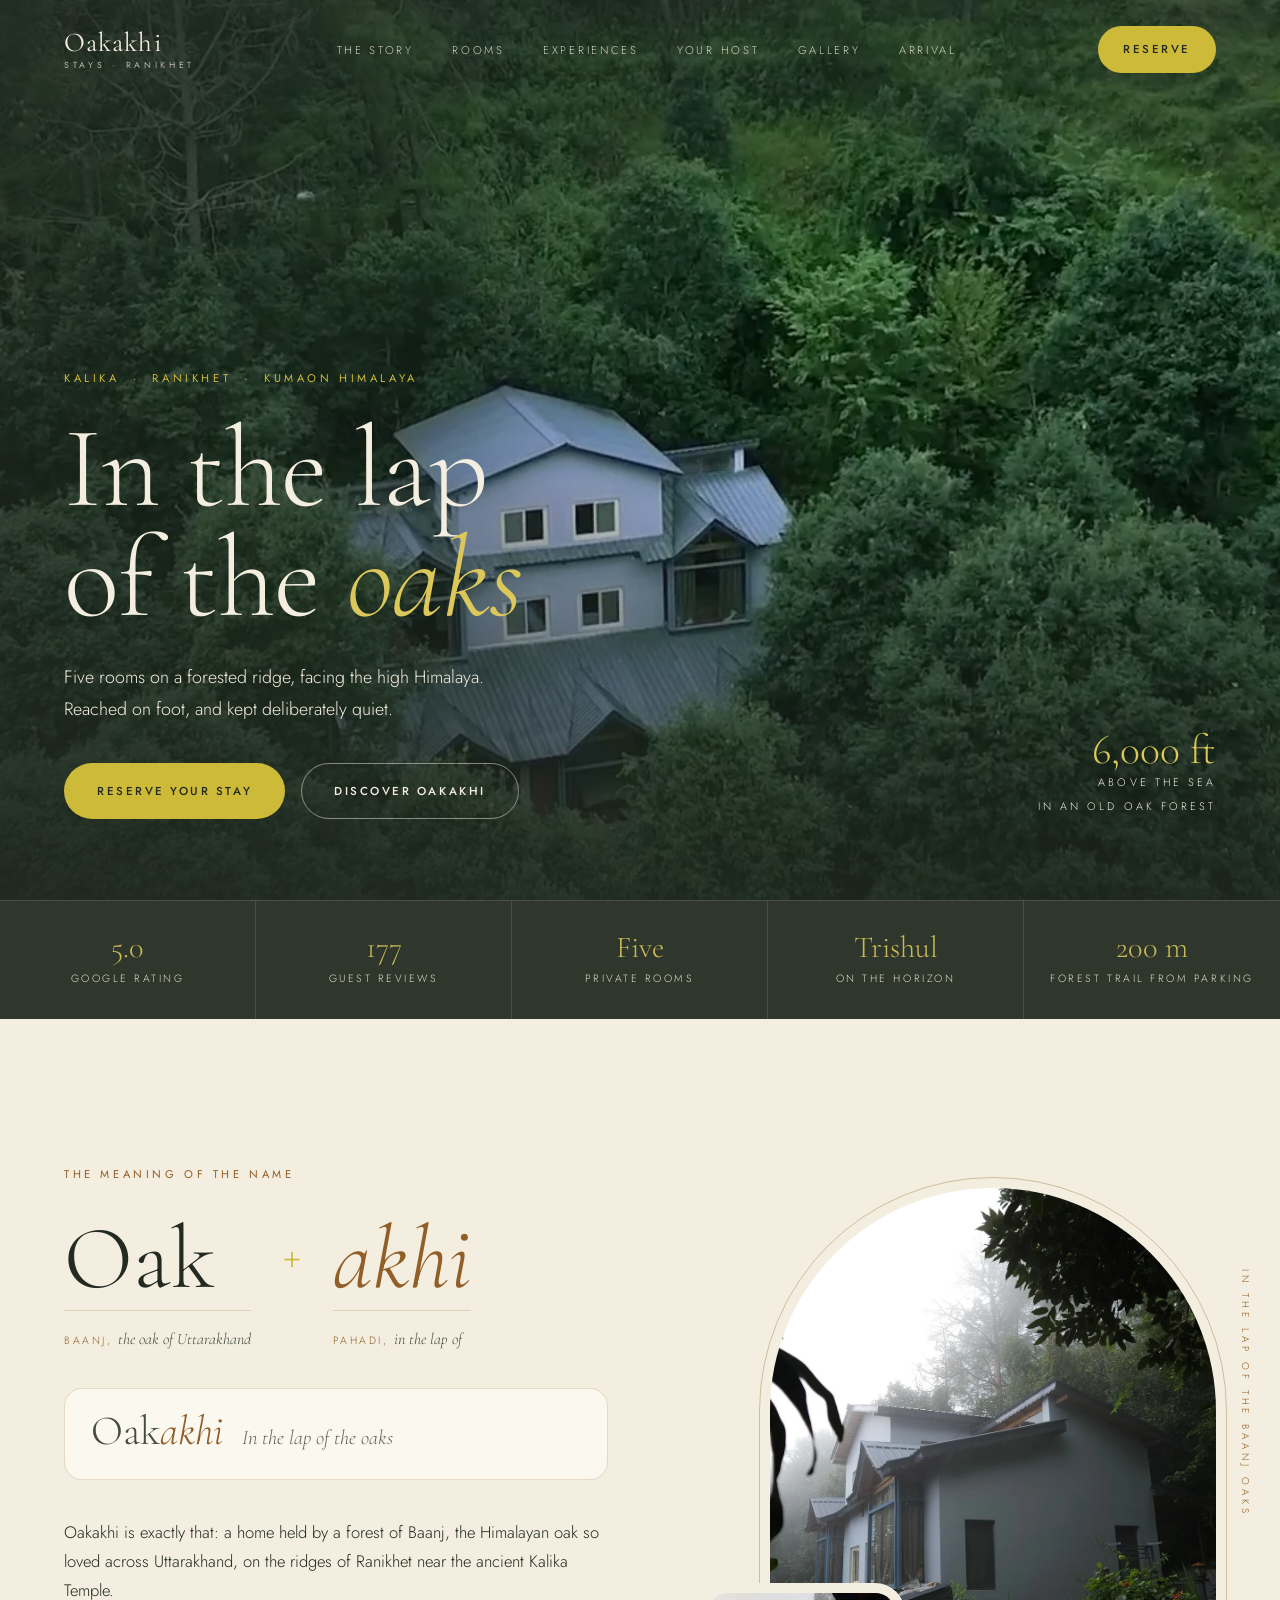
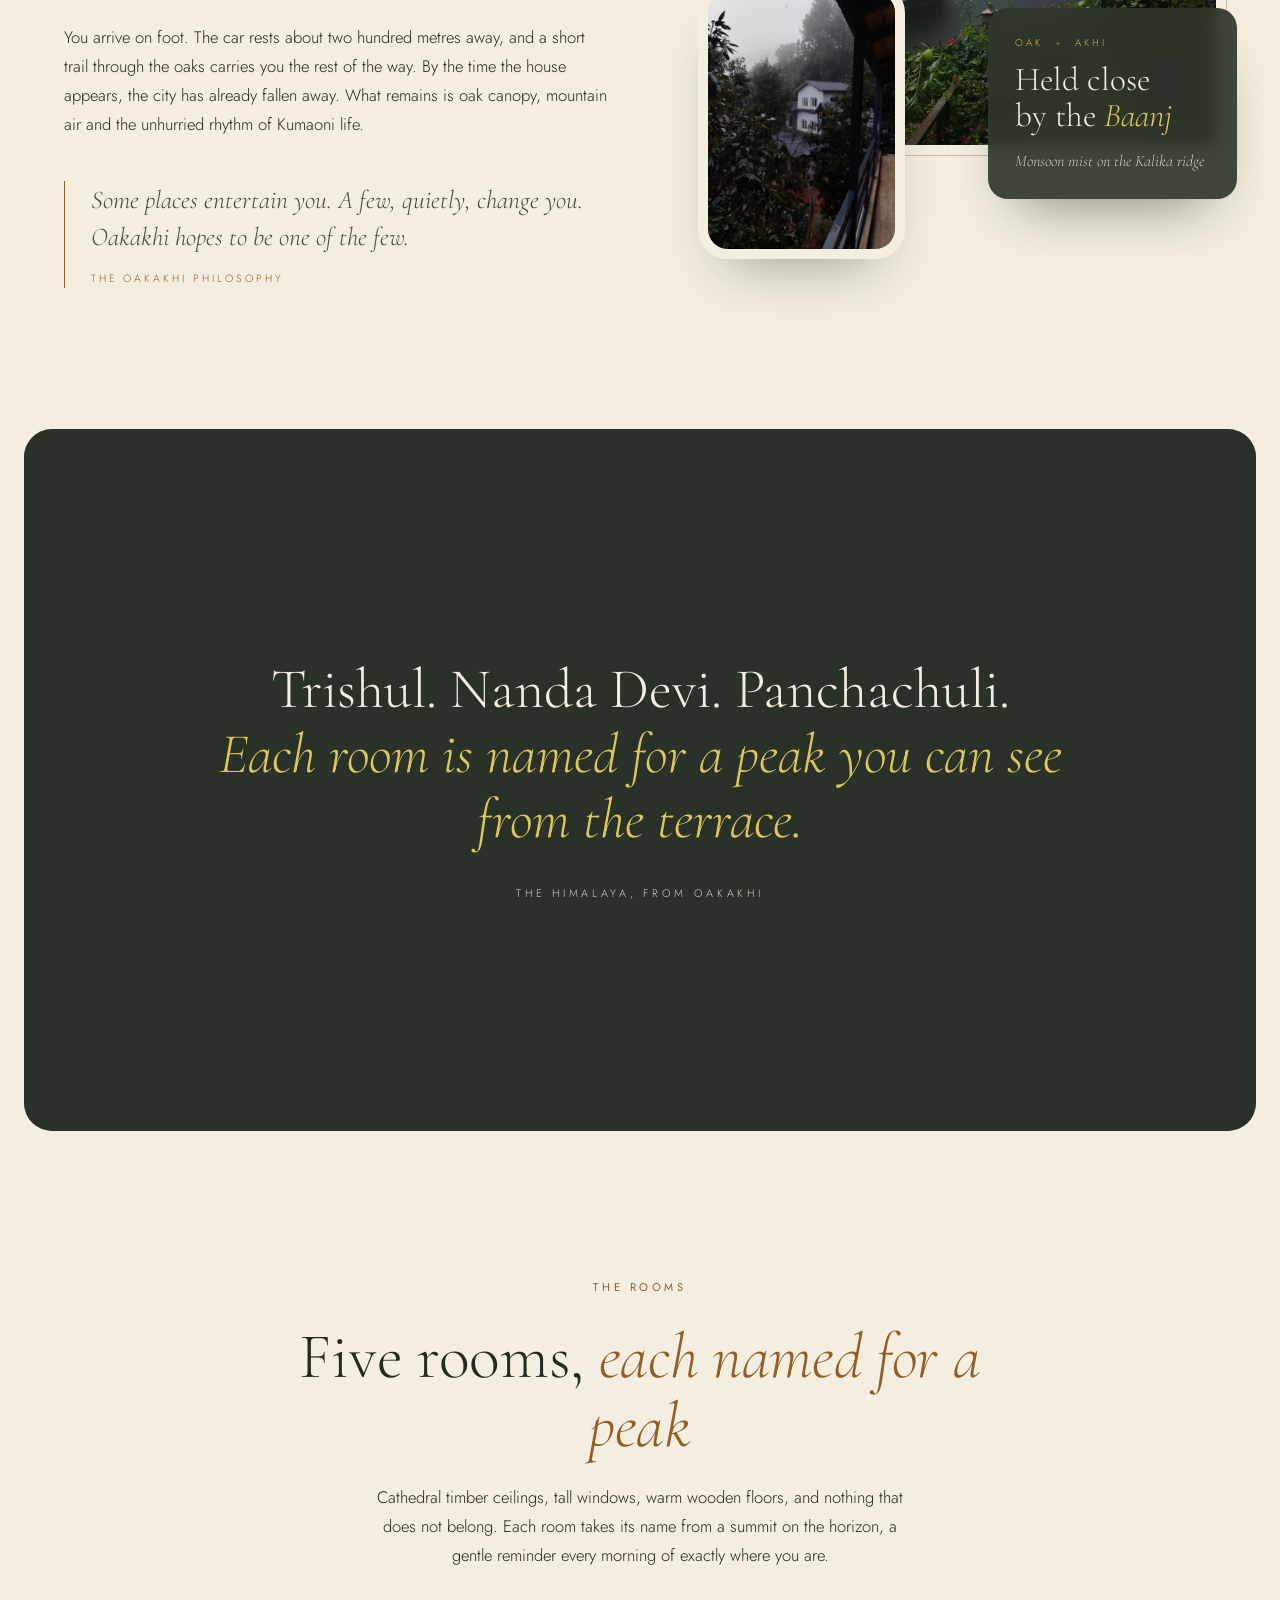
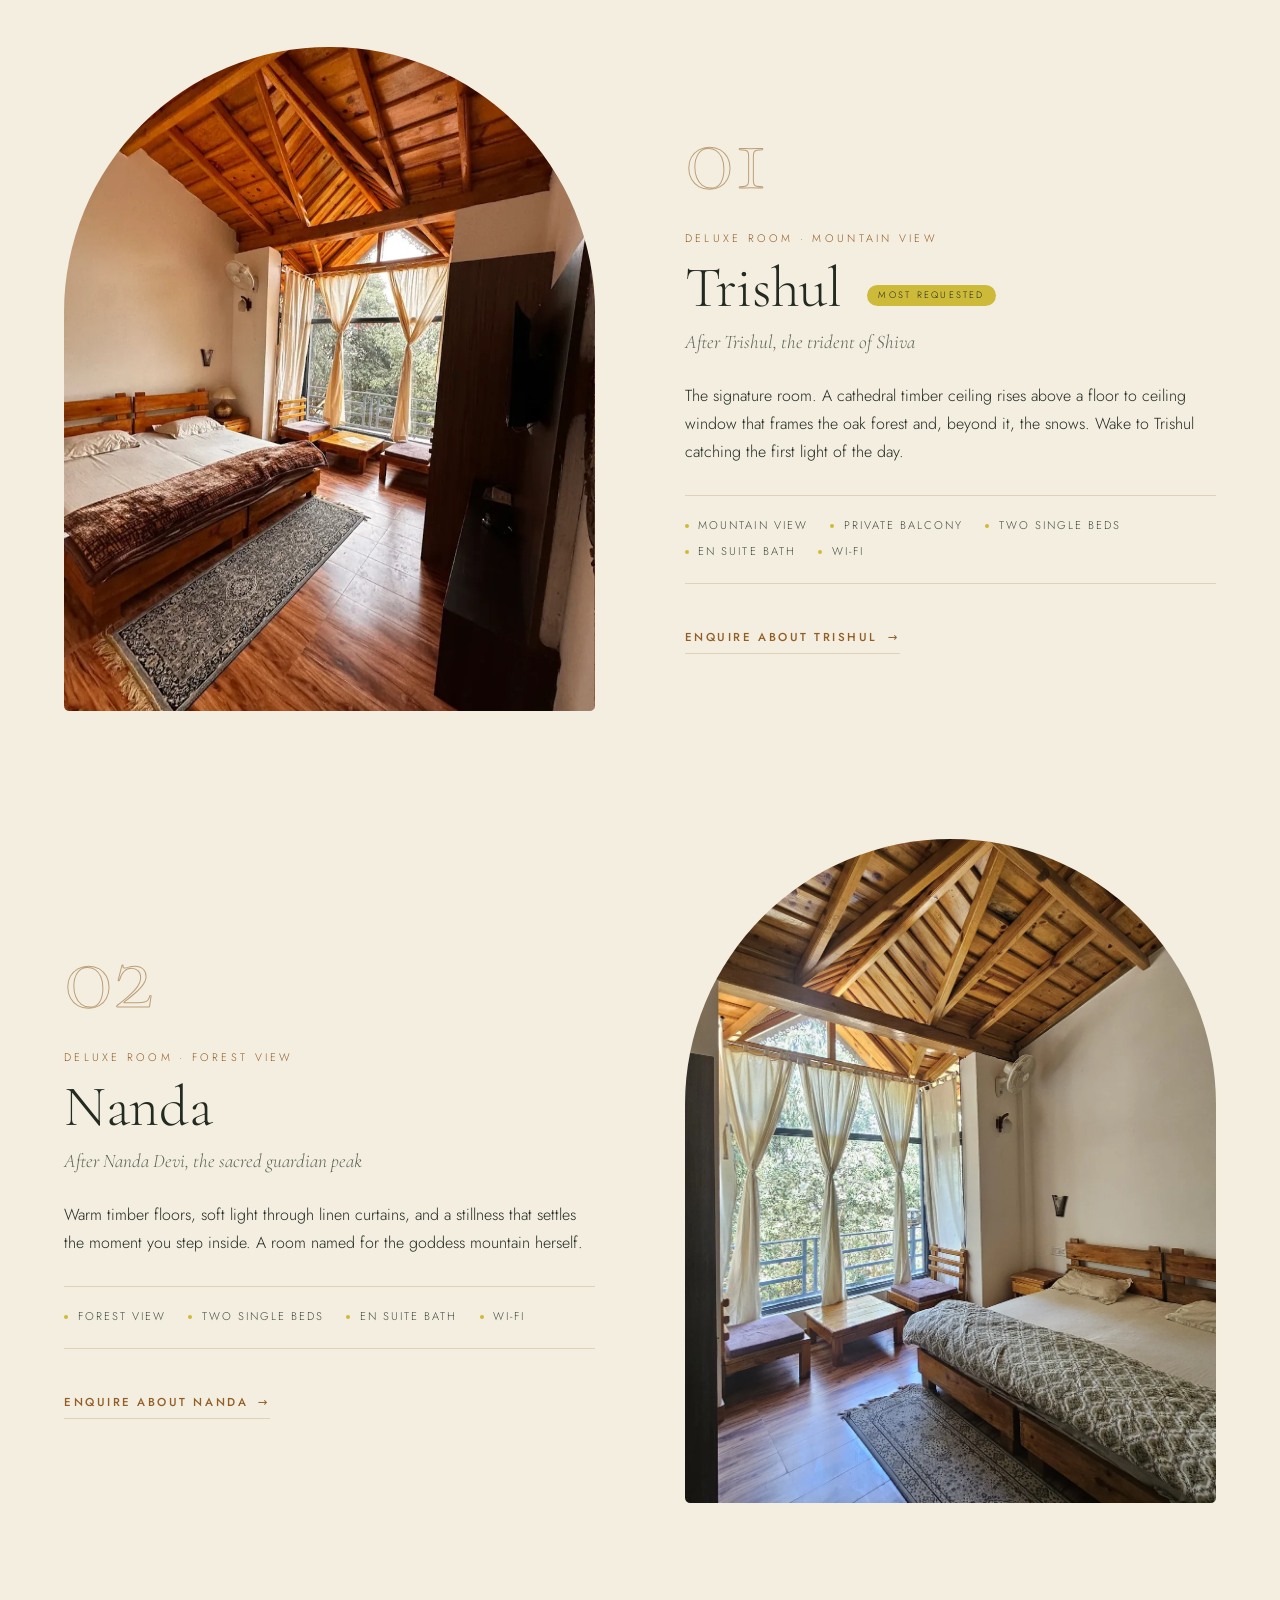
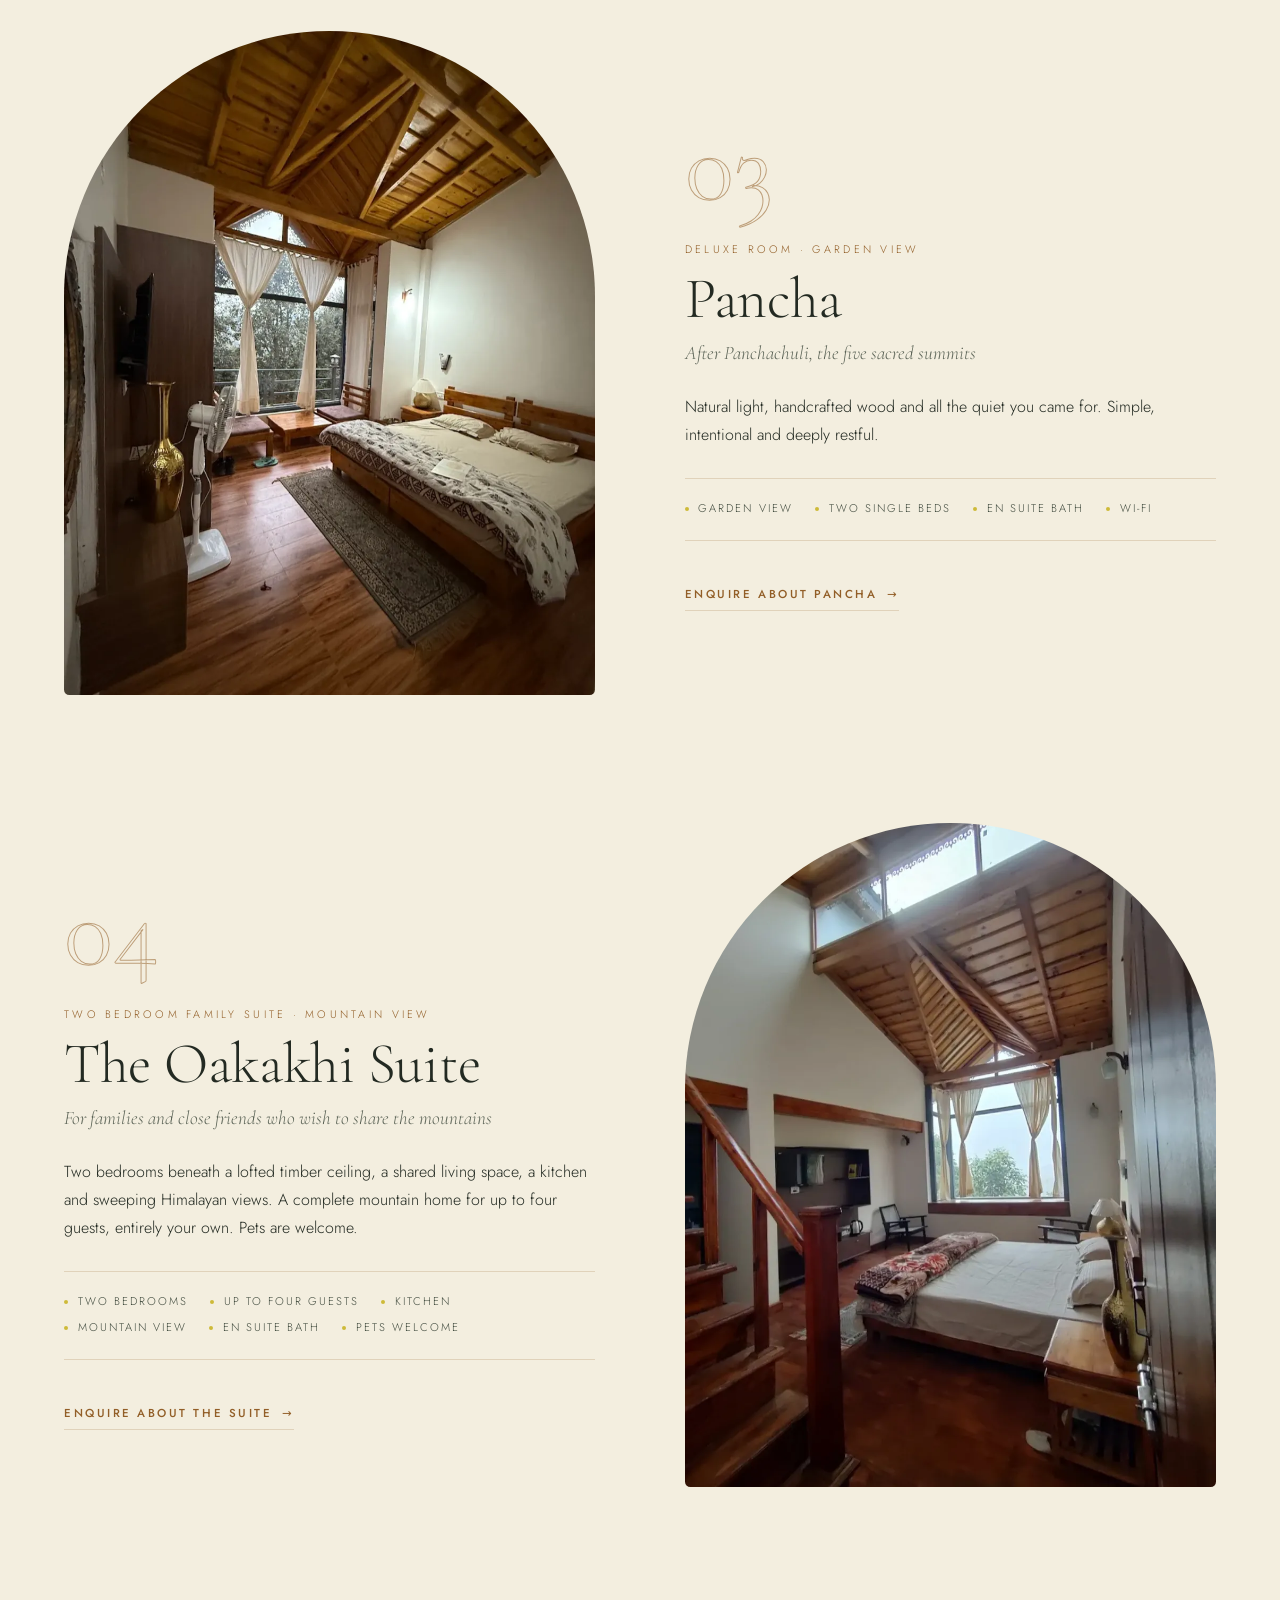
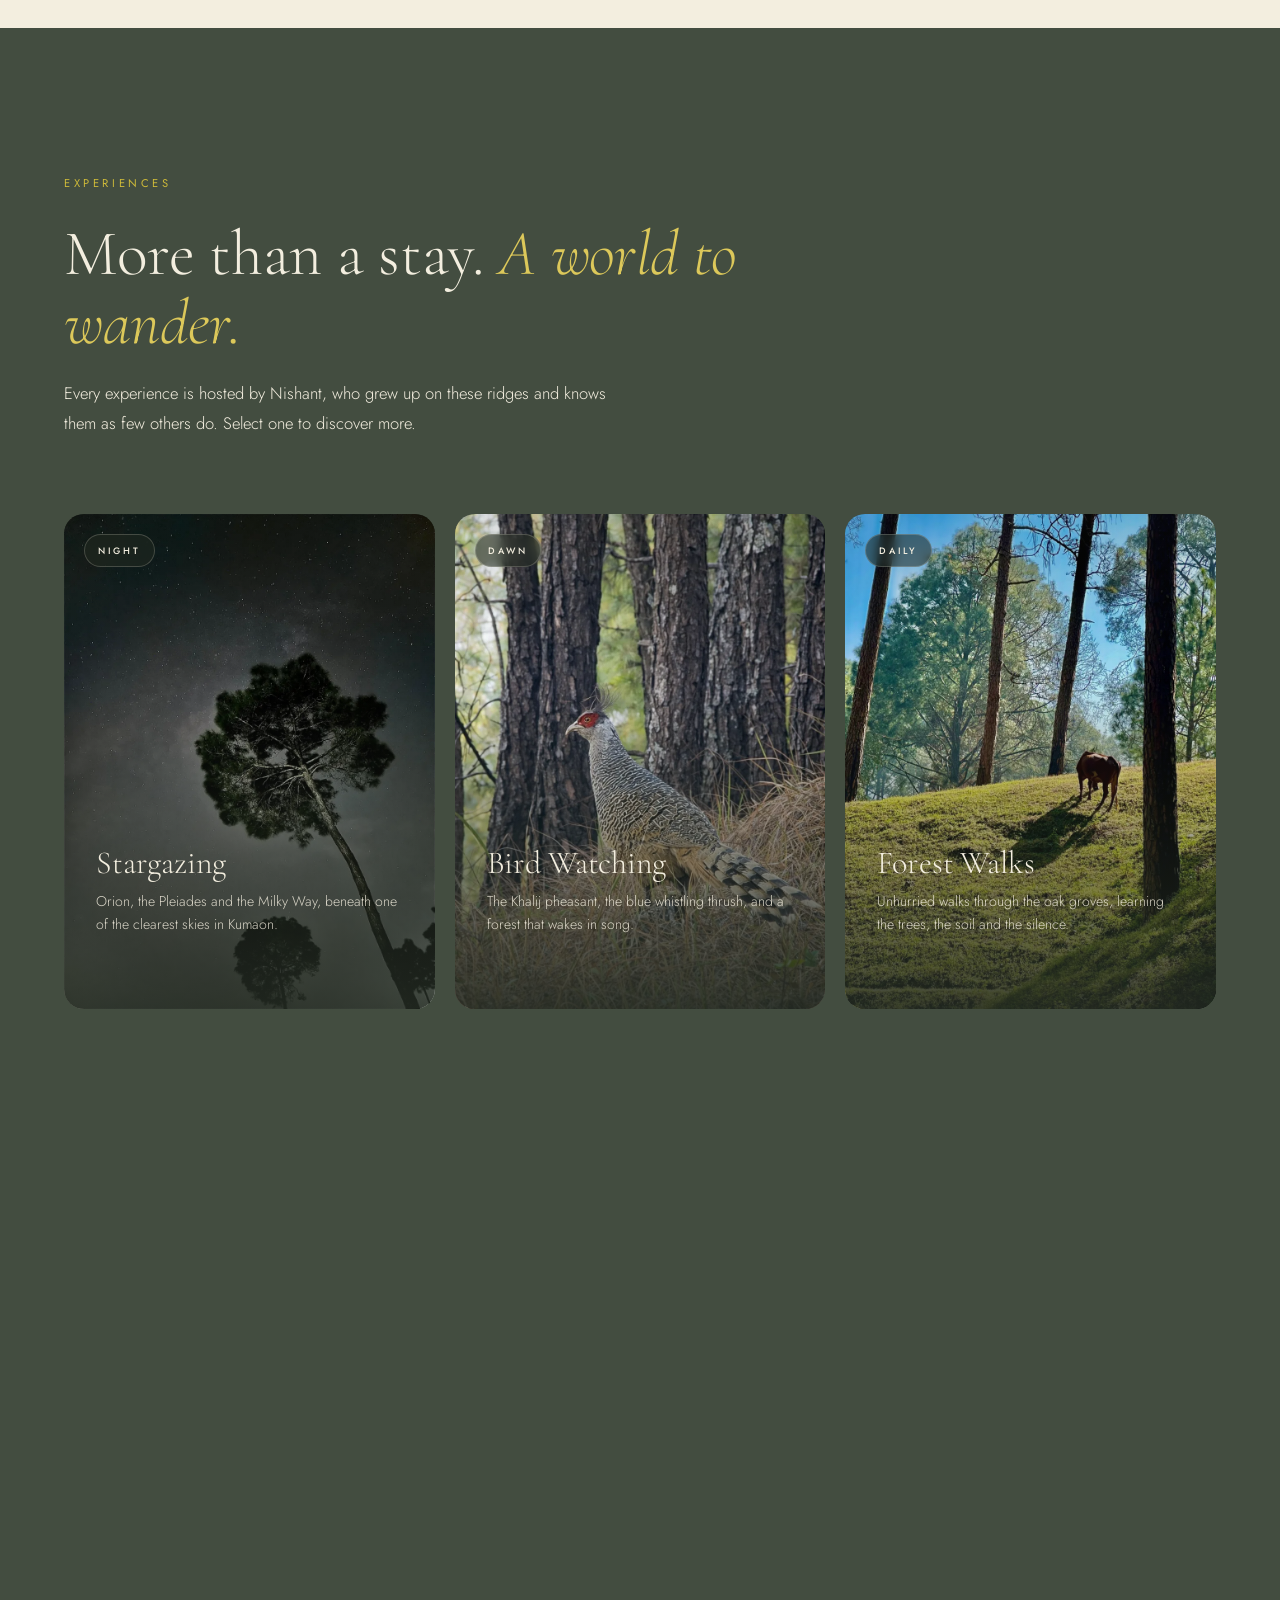
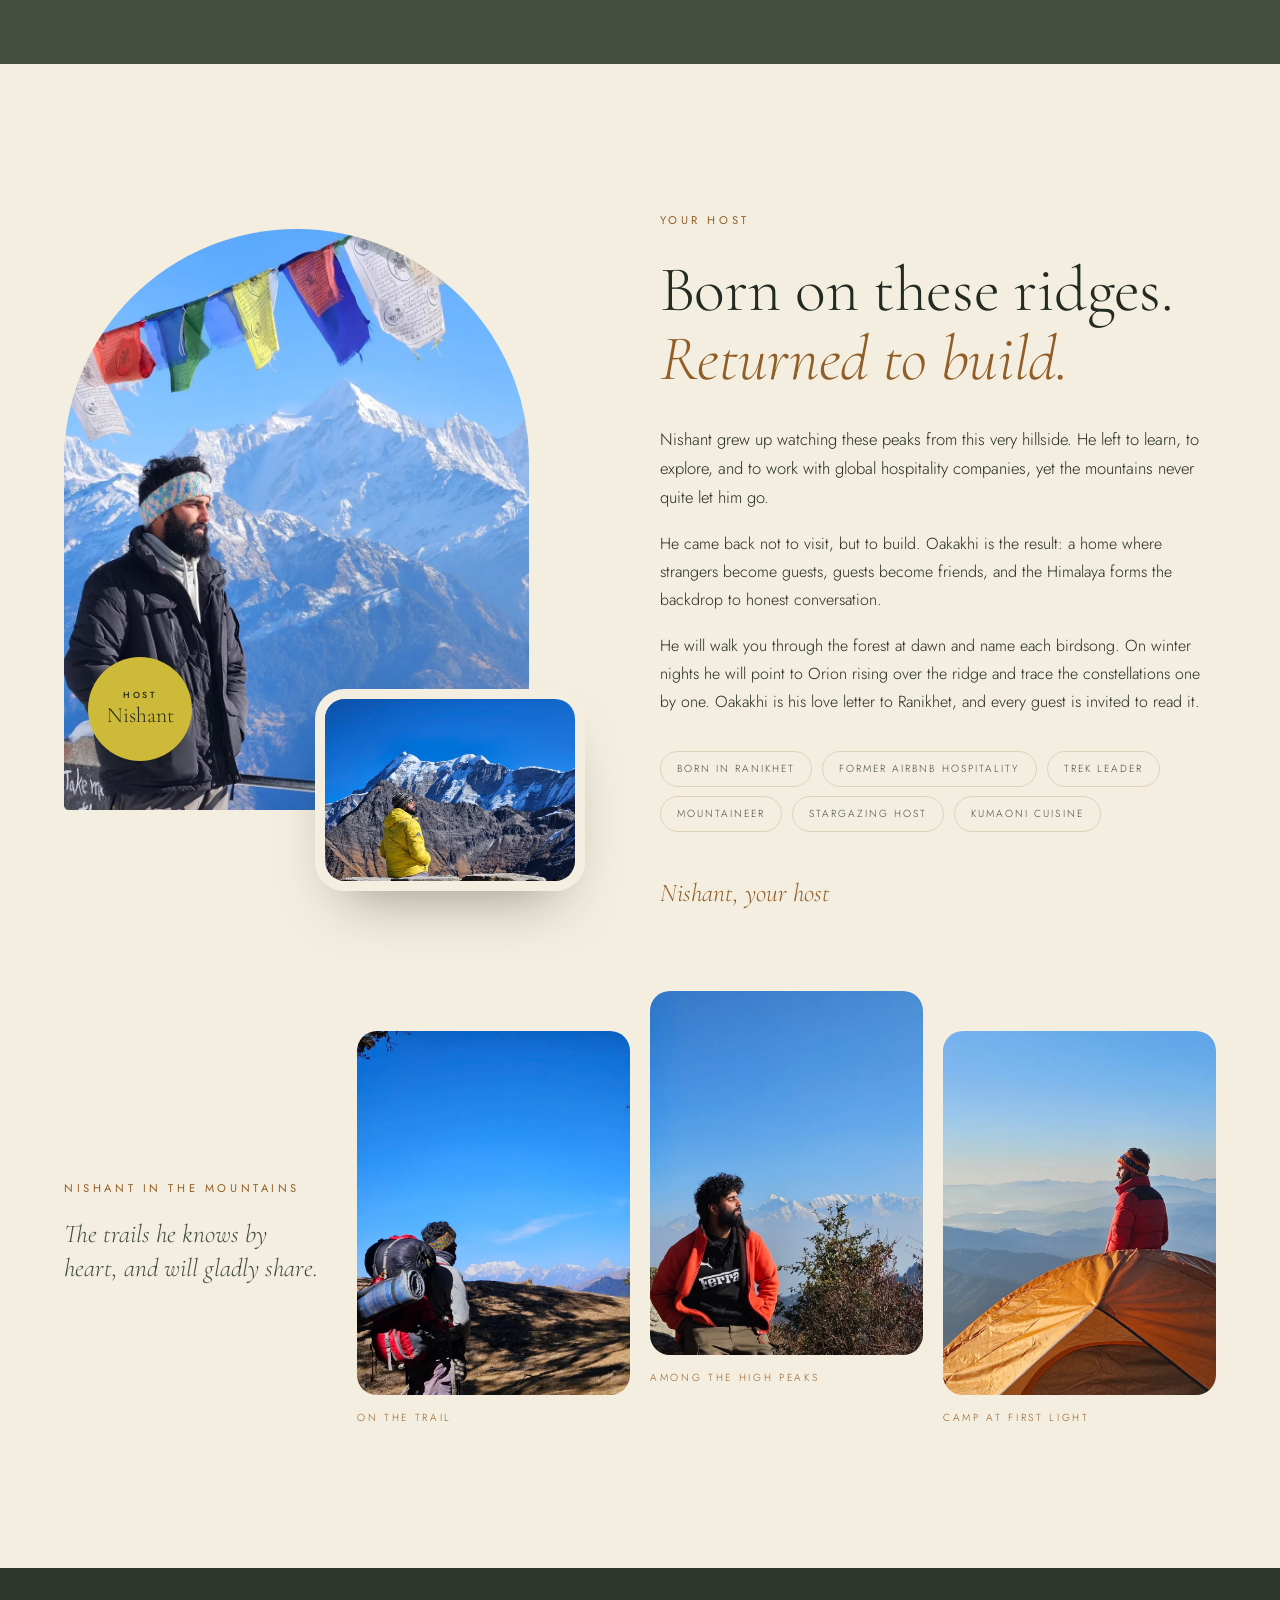
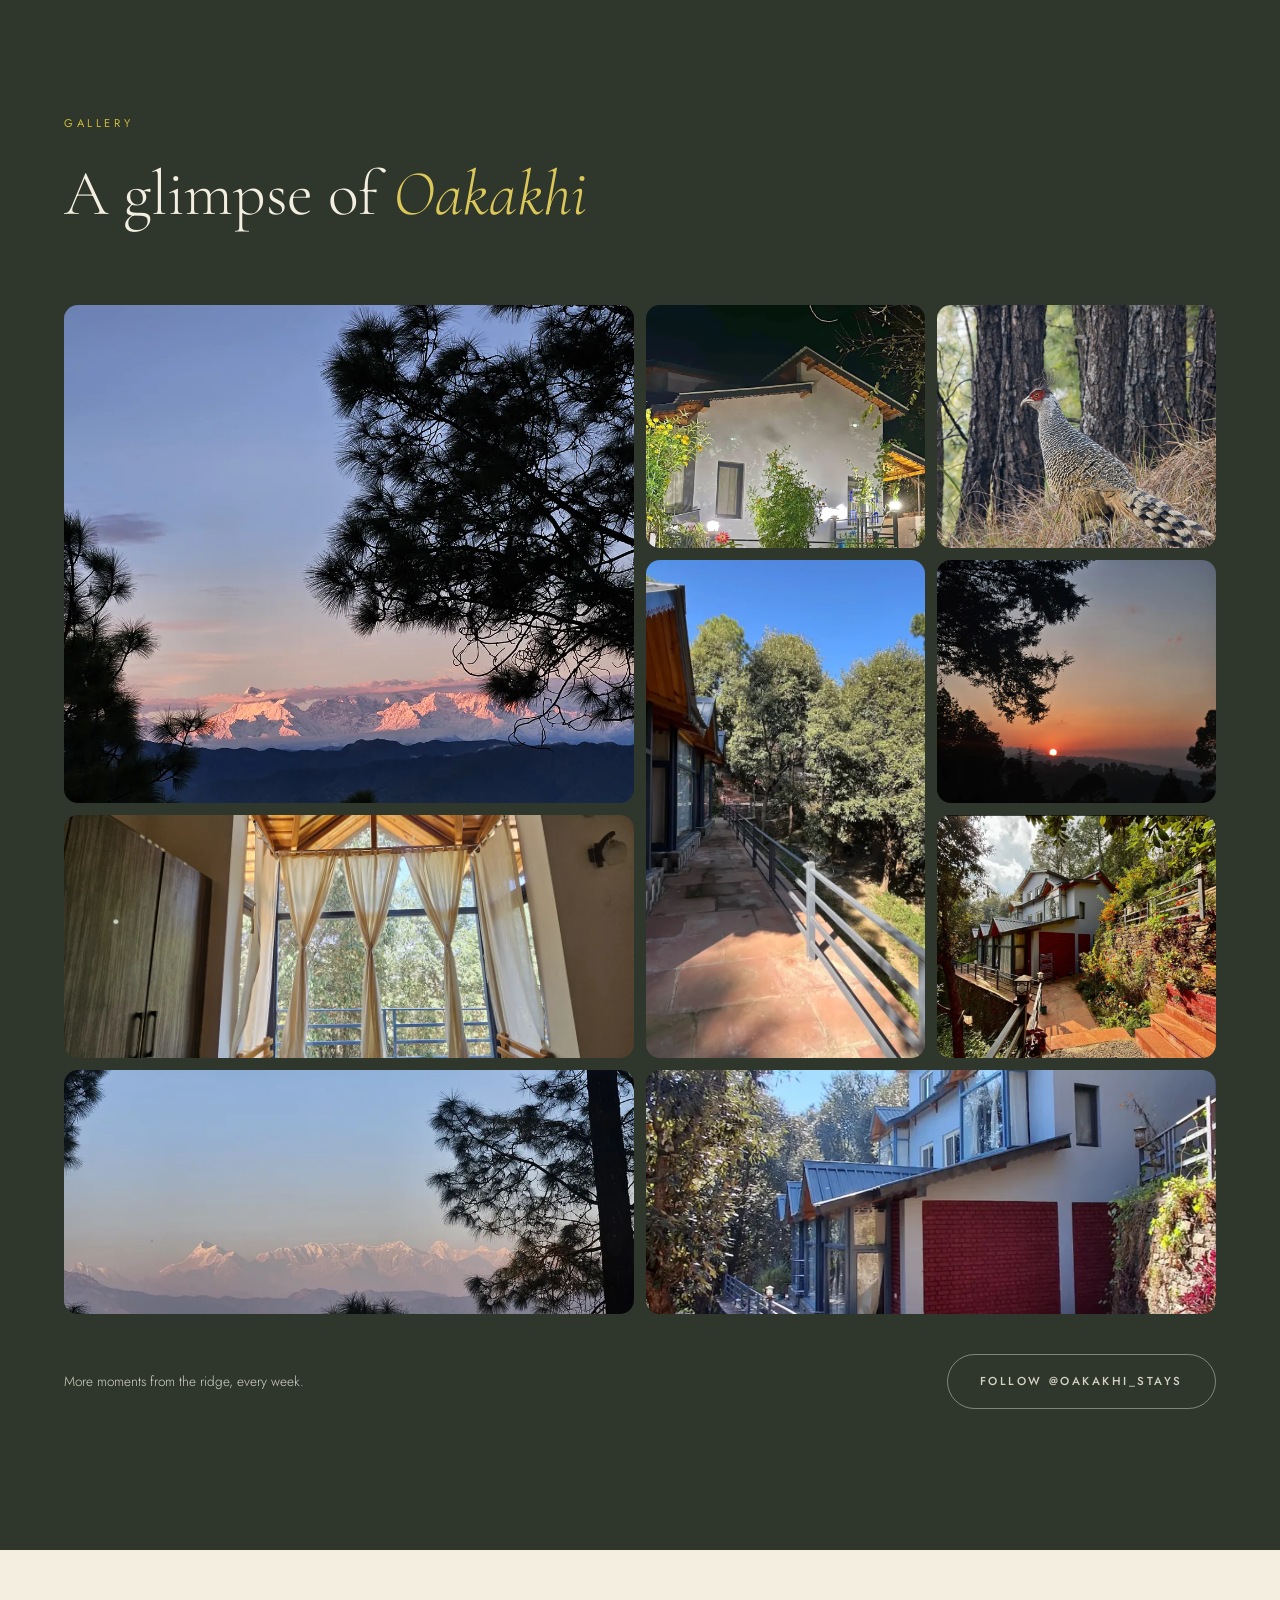
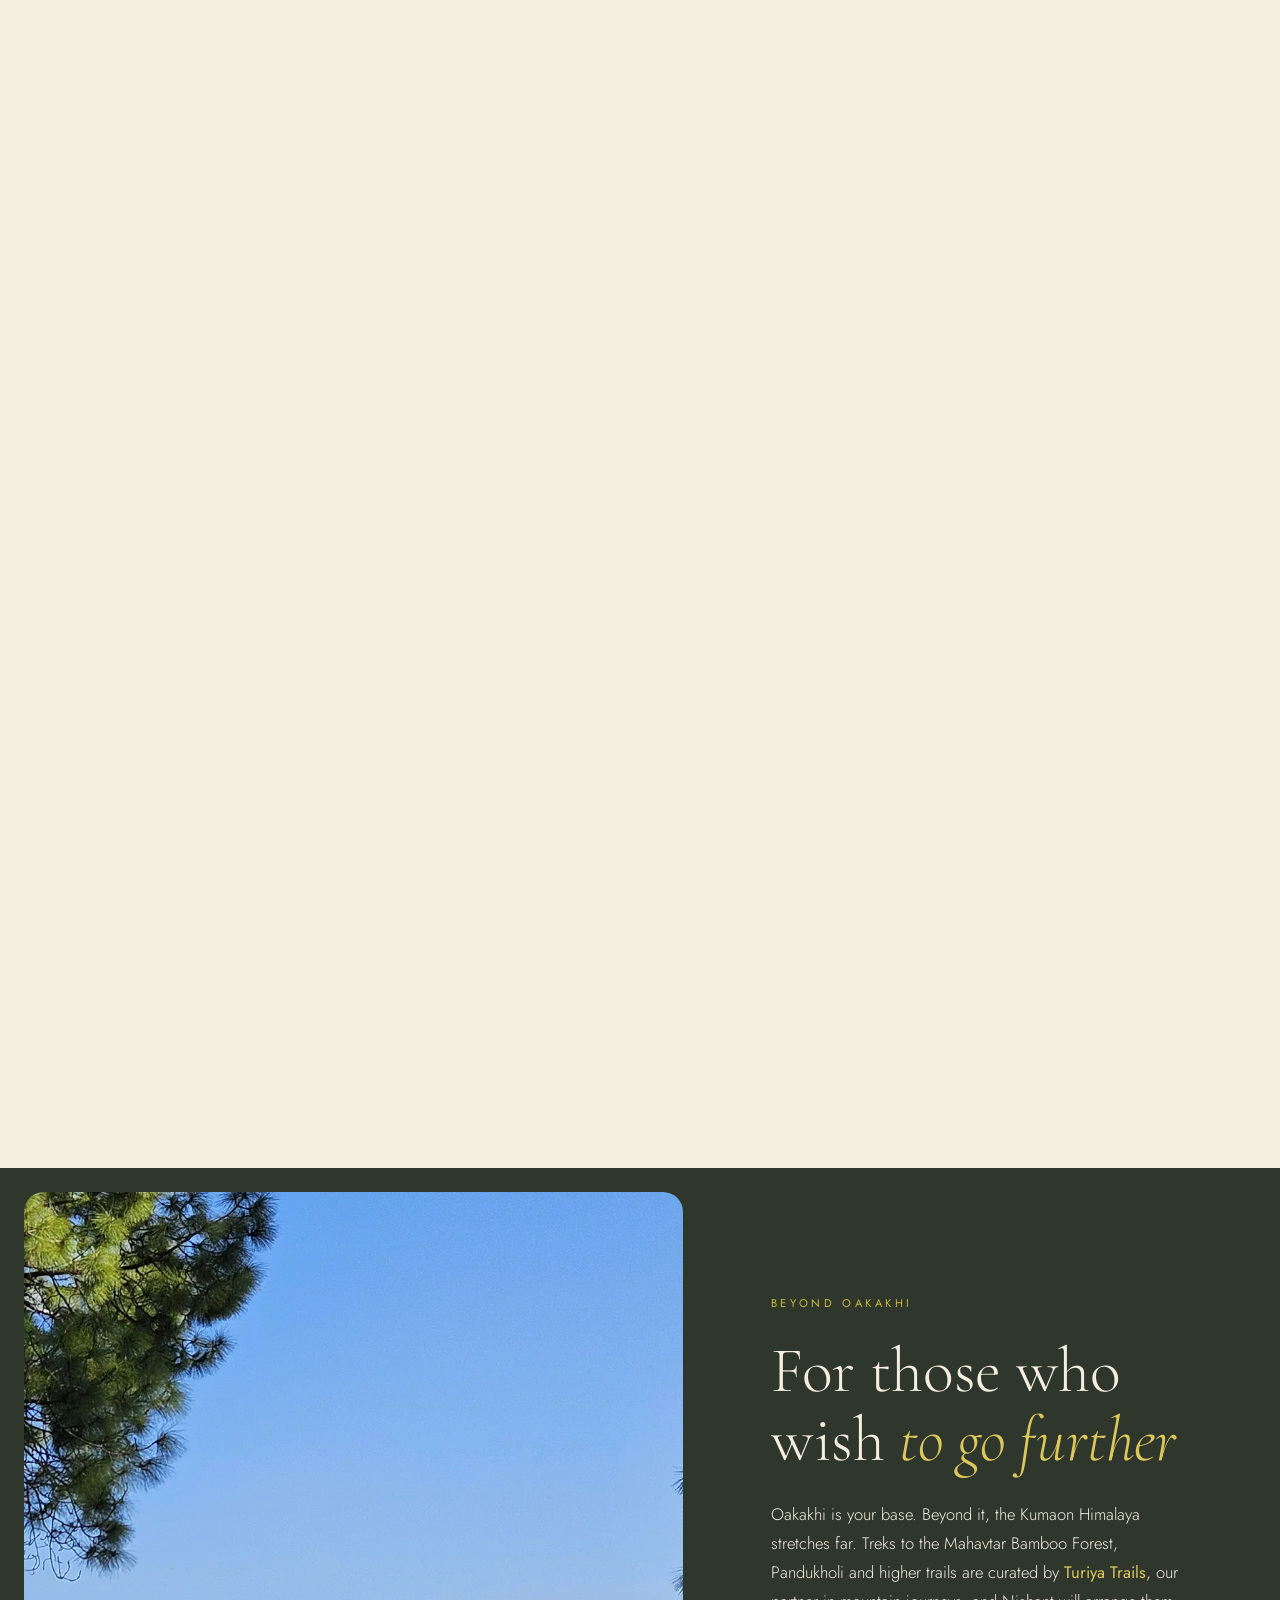
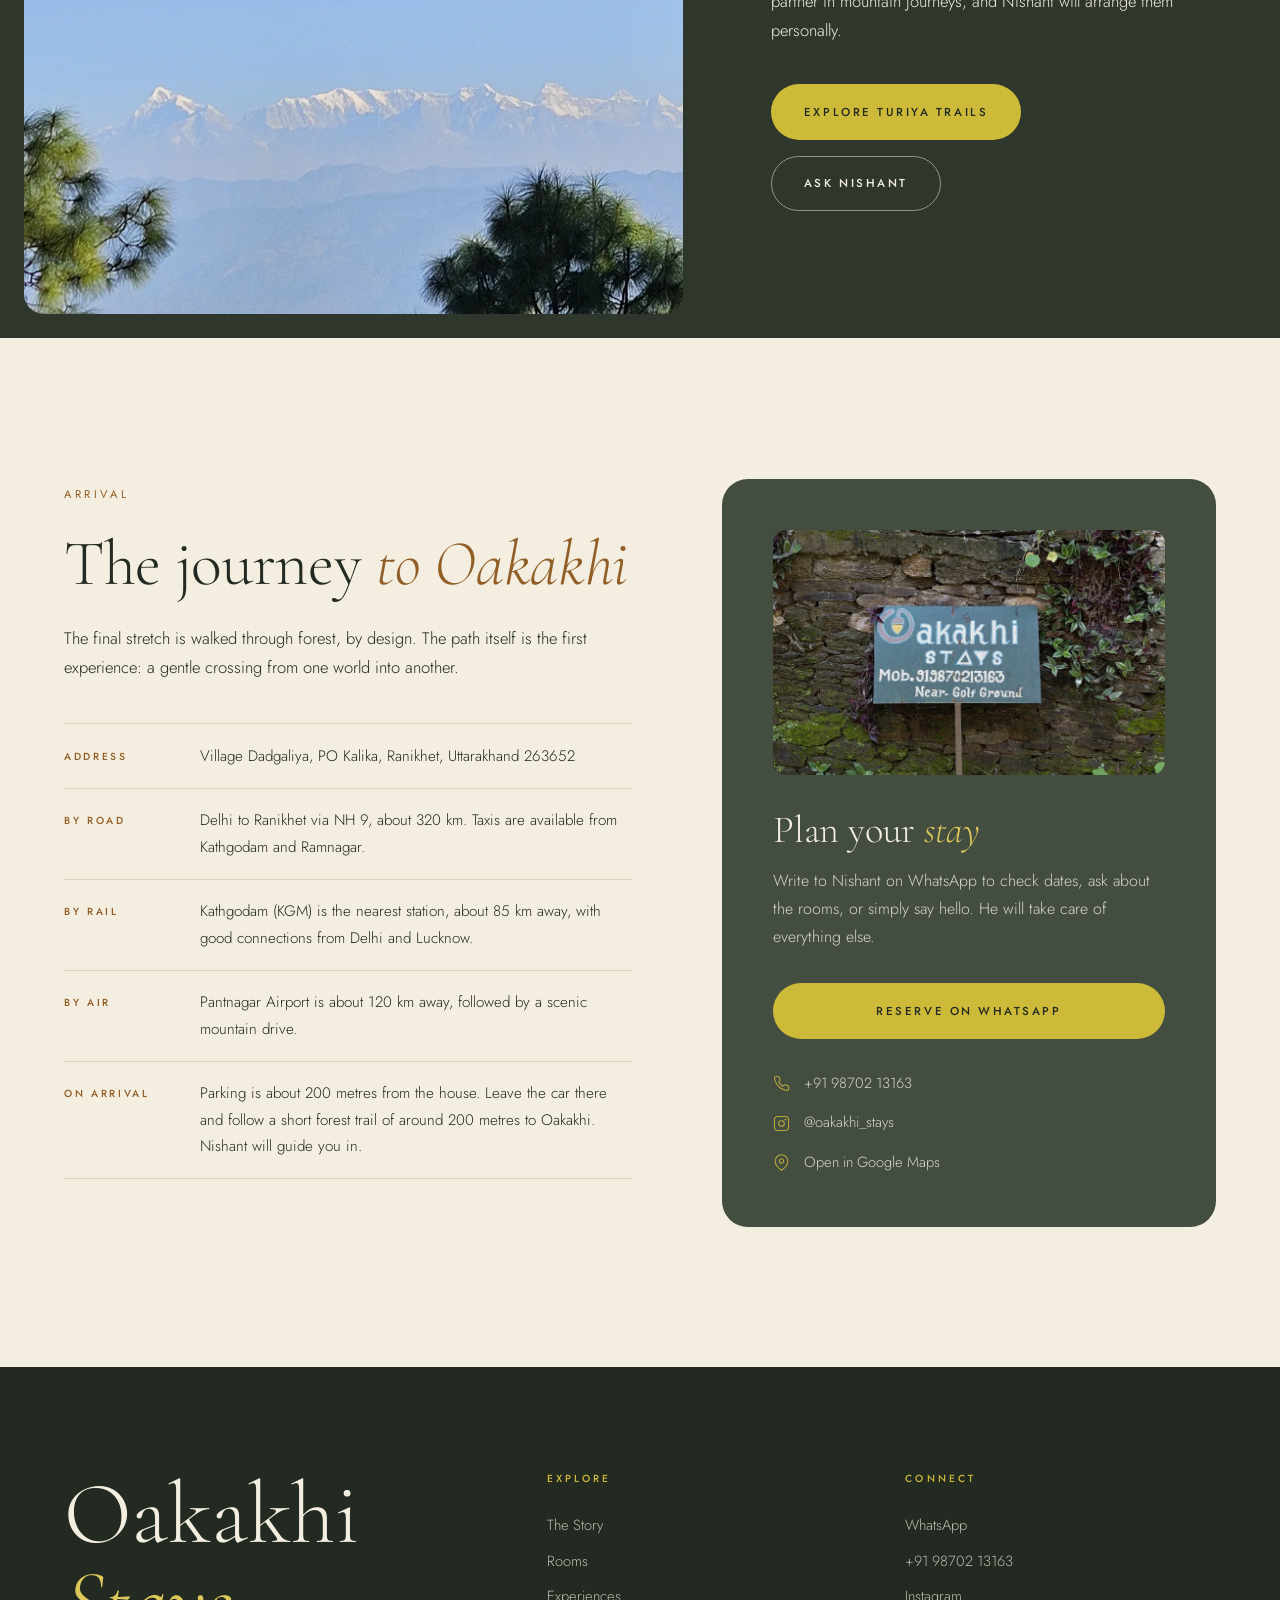
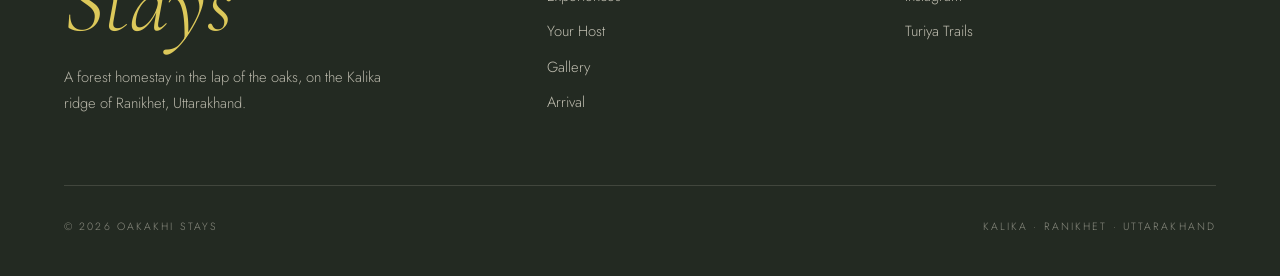
==== index.html @ 42952eac "Show Oakakhi in the mist beside the meaning of its name Replace the terrace and tea photos with the " ====
<!DOCTYPE html>
<html lang="en">
<head>
<meta charset="UTF-8">
<meta name="viewport" content="width=device-width, initial-scale=1.0">
<title>Oakakhi Stays · A Forest Homestay in Ranikhet, Kumaon Himalaya</title>
<meta name="description" content="Oakakhi is a private forest homestay of five rooms near Kalika Temple, Ranikhet. Himalayan views, oak forest, Kumaoni hospitality and experiences hosted by Nishant.">
<meta name="theme-color" content="#2F372D">
<link rel="canonical" href="https://oakakhistays.com/">
<meta property="og:type" content="website">
<meta property="og:title" content="Oakakhi Stays · In the lap of the oaks">
<meta property="og:description" content="A private forest homestay of five rooms on the ridges of Ranikhet, facing the Himalaya.">
<meta property="og:image" content="https://oakakhistays.com/assets/img/og.jpg">
<meta property="og:url" content="https://oakakhistays.com/">
<meta name="twitter:card" content="summary_large_image">
<link rel="icon" href="data:image/svg+xml,%3Csvg xmlns='http://www.w3.org/2000/svg' viewBox='0 0 64 64'%3E%3Crect width='64' height='64' rx='14' fill='%23434D40'/%3E%3Ctext x='32' y='44' font-family='Georgia,serif' font-size='36' text-anchor='middle' fill='%23CEBA39'%3EO%3C/text%3E%3C/svg%3E">
<link rel="preconnect" href="https://fonts.googleapis.com">
<link rel="preconnect" href="https://fonts.gstatic.com" crossorigin>
<link href="https://fonts.googleapis.com/css2?family=Cormorant+Garamond:ital,wght@0,300;0,400;0,500;1,300;1,400&family=Jost:wght@300;400;500&display=swap" rel="stylesheet">
<link rel="preload" as="image" href="assets/img/hero-poster.webp" media="(min-width: 761px)">
<link rel="preload" as="image" href="assets/img/hero-poster-m.webp" media="(max-width: 760px)">
<script type="application/ld+json">
{"@context":"https://schema.org","@type":"LodgingBusiness","name":"Oakakhi Stays","description":"A private forest homestay of five rooms near Kalika Temple, Ranikhet, with Himalayan views.","url":"https://oakakhistays.com/","image":"https://oakakhistays.com/assets/img/og.jpg","telephone":"+91 98702 13163","address":{"@type":"PostalAddress","streetAddress":"Village Dadgaliya, PO Kalika","addressLocality":"Ranikhet","addressRegion":"Uttarakhand","postalCode":"263652","addressCountry":"IN"},"aggregateRating":{"@type":"AggregateRating","ratingValue":"5.0","reviewCount":"177"},"petsAllowed":true,"sameAs":["https://www.instagram.com/Oakakhi_stays"]}
</script>
<style>
:root{
  /* Oakakhi palette: Oak Green, Leaf Gold, Ceiling Wood, Mountain Cream */
  --oak:#434D40;--oak-deep:#2F372D;--oak-ink:#232A22;
  --leaf:#CEBA39;--leaf-soft:#DCC85A;
  --wood:#925E27;--cream:#F3EEDF;--paper:#FBF8F0;
  --line-dark:rgba(243,238,223,.14);--line-light:rgba(146,94,39,.2);
  --serif:'Cormorant Garamond',Georgia,serif;--sans:'Jost',system-ui,sans-serif;
  --ease:cubic-bezier(.22,.61,.36,1);
  --gutter:clamp(1.25rem,5vw,5rem);
  --r:20px;--r-sm:14px;--arch:999px 999px var(--r) var(--r);
}
*,*::before,*::after{margin:0;padding:0;box-sizing:border-box}
html{scroll-behavior:smooth;-webkit-text-size-adjust:100%}
body{font-family:var(--sans);font-weight:300;background:var(--cream);color:var(--oak-ink);line-height:1.75;overflow-x:hidden;-webkit-font-smoothing:antialiased}
img{display:block;max-width:100%}
a{color:inherit}
::selection{background:var(--leaf);color:var(--oak-ink)}

/* ---------- type ---------- */
.eyebrow{font-family:var(--sans);font-size:.7rem;font-weight:400;letter-spacing:.32em;text-transform:uppercase;display:inline-block}
h1,h2,h3{font-family:var(--serif);font-weight:300;line-height:1.08;letter-spacing:-.005em}
h2{font-size:clamp(2.4rem,5vw,4.25rem)}
h2 em,h1 em,h3 em{font-style:italic}
.lead{font-size:clamp(1.02rem,1.3vw,1.12rem);max-width:34rem}
p+p{margin-top:1.1rem}

/* ---------- buttons ---------- */
.btn{border-radius:999px;display:inline-flex;align-items:center;gap:.75rem;font-family:var(--sans);font-size:.72rem;font-weight:500;letter-spacing:.22em;text-transform:uppercase;text-decoration:none;padding:1.05rem 2rem;border:1px solid transparent;transition:background .4s var(--ease),color .4s var(--ease),border-color .4s var(--ease),transform .4s var(--ease)}
.btn-gold{background:var(--leaf);color:var(--oak-ink)}
.btn-gold:hover{background:var(--leaf-soft);transform:translateY(-2px)}
.btn-ghost{border-color:rgba(243,238,223,.5);color:var(--cream)}
.btn-ghost:hover{background:var(--cream);color:var(--oak-ink);border-color:var(--cream)}
.btn-wood{background:var(--wood);color:var(--cream)}
.btn-wood:hover{background:#7c4f1f;transform:translateY(-2px)}
.btn-line{border-color:var(--line-light);color:var(--wood)}
.btn-line:hover{background:var(--wood);color:var(--cream);border-color:var(--wood)}
.link{font-size:.72rem;font-weight:500;letter-spacing:.22em;text-transform:uppercase;text-decoration:none;color:var(--wood);display:inline-flex;align-items:center;gap:.6rem;padding-bottom:.35rem;border-bottom:1px solid var(--line-light);transition:gap .4s var(--ease),border-color .4s}
.link:hover{gap:1rem;border-color:var(--wood)}

/* ---------- nav ---------- */
.nav{position:fixed;inset:0 0 auto 0;z-index:50;display:flex;align-items:center;justify-content:space-between;padding:1.6rem var(--gutter);color:var(--cream);transition:background .5s var(--ease),padding .5s var(--ease),box-shadow .5s}
.nav.scrolled{background:rgba(47,55,45,.94);backdrop-filter:blur(10px);-webkit-backdrop-filter:blur(10px);padding-top:1rem;padding-bottom:1rem;box-shadow:0 1px 0 var(--line-dark)}
.wordmark{font-family:var(--serif);font-size:1.7rem;font-weight:400;letter-spacing:.04em;text-decoration:none;line-height:1}
.wordmark small{display:block;font-family:var(--sans);font-size:.55rem;letter-spacing:.42em;text-transform:uppercase;opacity:.7;margin-top:.35rem}
.nav-links{display:flex;gap:2.4rem;list-style:none}
.nav-links a{font-size:.7rem;letter-spacing:.24em;text-transform:uppercase;text-decoration:none;opacity:.85;transition:opacity .3s,color .3s}
.nav-links a:hover{opacity:1;color:var(--leaf)}
.nav .btn{padding:.8rem 1.5rem}
.burger{display:none;background:none;border:0;width:2.25rem;height:2.25rem;cursor:pointer;position:relative;color:var(--cream)}
.burger span{position:absolute;left:.25rem;right:.25rem;height:1px;background:currentColor;transition:transform .4s var(--ease),opacity .3s}
.burger span:nth-child(1){top:.8rem}.burger span:nth-child(2){top:1.4rem}
.nav.open .burger span:nth-child(1){transform:translateY(.3rem) rotate(45deg)}
.nav.open .burger span:nth-child(2){transform:translateY(-.3rem) rotate(-45deg)}

/* ---------- hero ---------- */
.hero{position:relative;height:100vh;height:100svh;min-height:620px;display:flex;align-items:flex-end;color:var(--cream);overflow:hidden;background:var(--oak-deep)}
.hero-media,.hero-media img,.hero-media video{position:absolute;inset:0;width:100%;height:100%;object-fit:cover}
.hero-media img{animation:heroZoom 18s var(--ease) both}
.hero-media video{opacity:0;transition:opacity 1.2s var(--ease)}
.hero-media video.ready{opacity:1}
@keyframes heroZoom{from{transform:scale(1.12)}to{transform:scale(1)}}
.hero::after{content:'';position:absolute;inset:0;background:linear-gradient(90deg,rgba(35,42,34,.62) 0%,rgba(35,42,34,.3) 38%,rgba(35,42,34,0) 62%),linear-gradient(180deg,rgba(35,42,34,.5) 0%,rgba(35,42,34,0) 26%,rgba(35,42,34,.05) 50%,rgba(35,42,34,.8) 100%)}
.hero-inner{position:relative;z-index:2;width:100%;padding:0 var(--gutter) clamp(3.5rem,9vh,6.5rem);display:grid;grid-template-columns:1fr auto;align-items:end;gap:2rem}
.hero .eyebrow{color:var(--leaf);margin-bottom:1.6rem}
.hero h1{font-size:clamp(3.4rem,9vw,8.5rem);line-height:.95}
.hero h1 em{color:var(--leaf-soft)}
.hero-sub{font-size:clamp(1rem,1.4vw,1.15rem);max-width:30rem;margin:1.8rem 0 2.4rem;opacity:.9}
.hero-ctas{display:flex;gap:1rem;flex-wrap:wrap}
.hero-meta{text-align:right;font-size:.68rem;letter-spacing:.28em;text-transform:uppercase;opacity:.8;line-height:2.2}
.hero-meta strong{display:block;font-family:var(--serif);font-size:2.6rem;font-weight:300;letter-spacing:0;text-transform:none;color:var(--leaf-soft);line-height:1}
.fade-up{animation:fadeUp 1.4s var(--ease) both}
.d1{animation-delay:.2s}.d2{animation-delay:.45s}.d3{animation-delay:.7s}.d4{animation-delay:.95s}
@keyframes fadeUp{from{opacity:0;transform:translateY(28px)}to{opacity:1;transform:none}}

/* ---------- strip ---------- */
.strip{background:var(--oak-deep);color:var(--cream);display:grid;grid-template-columns:repeat(5,1fr);border-top:1px solid var(--line-dark)}
.strip div{padding:1.9rem 1rem;text-align:center;border-right:1px solid var(--line-dark);font-size:.66rem;letter-spacing:.24em;text-transform:uppercase;opacity:.9}
.strip div:last-child{border-right:0}
.strip strong{display:block;font-family:var(--serif);font-size:1.9rem;font-weight:300;letter-spacing:0;text-transform:none;color:var(--leaf-soft);margin-bottom:.3rem;line-height:1.1}

/* ---------- sections ---------- */
section{padding:clamp(5.5rem,11vw,10rem) var(--gutter)}
.dark{background:var(--oak);color:var(--cream)}
.deep{background:var(--oak-deep);color:var(--cream)}
.light{background:var(--cream);color:var(--oak-ink)}
.light .eyebrow{color:var(--wood)}
.dark .eyebrow,.deep .eyebrow{color:var(--leaf)}
.light h2 em{color:var(--wood)}
.dark h2 em,.deep h2 em{color:var(--leaf-soft)}
.section-head{max-width:46rem;margin-bottom:clamp(3rem,6vw,5rem)}
.section-head h2{margin:1.4rem 0 1.4rem}
.center{text-align:center;margin-left:auto;margin-right:auto}
.center .lead{margin:0 auto}

/* ---------- intro ---------- */
.intro{display:grid;grid-template-columns:1.05fr 1fr;gap:clamp(3rem,7vw,7rem);align-items:center}
.intro h2{margin:1.4rem 0 2rem}
.name-eq{display:flex;align-items:flex-start;gap:clamp(1rem,2.5vw,2rem);margin:2rem 0 0}
.ne-part{display:flex;flex-direction:column;gap:.6rem}
.ne-word{font-family:var(--serif);font-weight:300;font-size:clamp(3.6rem,7vw,6rem);line-height:.9;color:var(--oak-ink)}
.ne-word em{color:var(--wood)}
.ne-note{font-size:.66rem;letter-spacing:.24em;text-transform:uppercase;color:var(--wood);padding-top:.9rem;border-top:1px solid var(--line-light)}
.ne-note i{font-family:var(--serif);font-size:1rem;letter-spacing:0;text-transform:none;color:var(--oak)}
.ne-sign{font-family:var(--serif);font-weight:300;font-size:clamp(2rem,3.5vw,3rem);line-height:1.6;color:var(--leaf)}
.ne-result{display:flex;align-items:baseline;flex-wrap:wrap;gap:.4rem 1.2rem;margin:2.2rem 0 2.4rem;padding:1.4rem 1.6rem;background:var(--paper);border:1px solid var(--line-light);border-radius:18px}
.ne-full{font-family:var(--serif);font-size:clamp(2rem,3.4vw,2.6rem);line-height:1;color:var(--oak)}
.ne-full em{color:var(--wood)}
.ne-line{font-family:var(--serif);font-style:italic;font-size:clamp(1.15rem,1.6vw,1.35rem);color:var(--oak);opacity:.85}
.quote{margin-top:2.6rem;padding-left:1.6rem;border-left:1px solid var(--wood)}
.quote p{font-family:var(--serif);font-size:clamp(1.35rem,2vw,1.65rem);font-style:italic;line-height:1.45;color:var(--oak)}
.quote cite{display:block;margin-top:.9rem;font-style:normal;font-size:.66rem;letter-spacing:.28em;text-transform:uppercase;color:var(--wood)}
.collage{position:relative;padding:0 0 22% 14%}
.collage .main{width:100%;aspect-ratio:4/5;object-fit:cover;border-radius:var(--arch);outline:1px solid rgba(146,94,39,.35);outline-offset:10px}
.collage .accent{position:absolute;left:0;bottom:0;width:40%;aspect-ratio:3/4;object-fit:cover;border:10px solid var(--cream);border-radius:calc(var(--r) + 10px);box-shadow:0 30px 60px -30px rgba(35,42,34,.45)}
.meaning-card{position:absolute;right:-4%;bottom:9%;width:48%;padding:1.6rem 1.7rem 1.5rem;background:rgba(47,55,45,.92);backdrop-filter:blur(8px);-webkit-backdrop-filter:blur(8px);color:var(--cream);border-radius:var(--r);box-shadow:0 30px 60px -30px rgba(35,42,34,.6)}
.mc-eq{display:block;font-size:.62rem;letter-spacing:.32em;text-transform:uppercase;color:var(--leaf)}
.mc-eq i{font-style:normal;opacity:.7;margin:0 .3rem}
.meaning-card strong{display:block;font-family:var(--serif);font-weight:300;font-size:clamp(1.7rem,2.6vw,2.3rem);line-height:1.08;margin:.7rem 0 .8rem}
.meaning-card strong em{color:var(--leaf-soft)}
.meaning-card small{display:block;font-family:var(--serif);font-style:italic;font-size:1rem;opacity:.8}
.collage .tag{position:absolute;right:-2.4rem;top:12%;writing-mode:vertical-rl;font-size:.62rem;letter-spacing:.4em;text-transform:uppercase;color:var(--wood)}

/* ---------- band ---------- */
.band{position:relative;min-height:78vh;margin:0 clamp(.75rem,2vw,1.5rem);border-radius:28px;overflow:hidden;display:flex;align-items:center;justify-content:center;text-align:center;color:var(--cream);background:var(--oak-deep) url('assets/img/band.webp') center/cover no-repeat;background-attachment:fixed;padding:8rem var(--gutter)}
.band::before{content:'';position:absolute;inset:0;border-radius:inherit;background:rgba(35,42,34,.45)}
.band blockquote{position:relative;max-width:56rem}
.band p{font-family:var(--serif);font-size:clamp(2rem,4.4vw,3.8rem);font-weight:300;line-height:1.15}
.band p em{color:var(--leaf-soft)}
.band span{display:block;margin-top:2rem;font-size:.68rem;letter-spacing:.34em;text-transform:uppercase;opacity:.85}

/* ---------- rooms ---------- */
.room{display:grid;grid-template-columns:1fr 1fr;gap:clamp(2.5rem,7vw,7rem);align-items:center;max-width:1240px;margin:0 auto}
.room+.room{margin-top:clamp(5rem,10vw,9rem)}
.room:nth-of-type(even) .room-media{order:2}
.room-media{position:relative;overflow:hidden;border-radius:var(--arch);transform:translateZ(0)}
.room-media img{width:100%;aspect-ratio:4/5;object-fit:cover;transition:transform 1.6s var(--ease)}
.room:hover .room-media img{transform:scale(1.04)}
.room-no{font-family:var(--serif);font-size:clamp(4rem,8vw,6.5rem);font-weight:300;line-height:1;color:transparent;-webkit-text-stroke:1px var(--wood);opacity:.55}
.room-type{font-size:.68rem;letter-spacing:.3em;text-transform:uppercase;color:var(--wood);margin:1.4rem 0 .6rem}
.room h3{font-size:clamp(2.6rem,4.5vw,3.8rem)}
.room-meaning{font-family:var(--serif);font-style:italic;font-size:1.2rem;color:var(--oak);opacity:.85;margin:.4rem 0 1.4rem}
.amenities{list-style:none;display:flex;flex-wrap:wrap;gap:.4rem 1.4rem;margin:1.8rem 0 2.4rem;padding:1.3rem 0;border-top:1px solid var(--line-light);border-bottom:1px solid var(--line-light)}
.amenities li{font-size:.7rem;letter-spacing:.18em;text-transform:uppercase;color:var(--oak);display:flex;align-items:center;gap:.6rem}
.amenities li::before{content:'';width:4px;height:4px;border-radius:50%;background:var(--leaf)}
.badge{border-radius:999px;display:inline-block;margin-left:.8rem;vertical-align:middle;font-family:var(--sans);font-size:.58rem;letter-spacing:.24em;text-transform:uppercase;background:var(--leaf);color:var(--oak-ink);padding:.35rem .7rem}

/* ---------- experiences ---------- */
.exp-grid{display:grid;grid-template-columns:repeat(3,1fr);gap:1.25rem}
.exp-card{border-radius:var(--r);transform:translateZ(0);position:relative;display:block;aspect-ratio:3/4;overflow:hidden;color:var(--cream);text-decoration:none;cursor:pointer;background:var(--oak-deep)}
.exp-card img{position:absolute;inset:0;width:100%;height:100%;object-fit:cover;transition:transform 1.4s var(--ease),filter .8s}
.exp-card::after{content:'';position:absolute;inset:0;background:linear-gradient(180deg,rgba(35,42,34,.15) 0%,rgba(35,42,34,0) 35%,rgba(35,42,34,.88) 100%);transition:background .6s}
.exp-card:hover img{transform:scale(1.06)}
.exp-body{position:absolute;inset:auto 0 0 0;z-index:2;padding:2rem}
.exp-tag{border-radius:999px;position:absolute;z-index:2;top:1.25rem;left:1.25rem;font-size:.58rem;font-weight:500;letter-spacing:.3em;text-transform:uppercase;color:var(--cream);background:rgba(35,42,34,.55);backdrop-filter:blur(6px);-webkit-backdrop-filter:blur(6px);border:1px solid rgba(243,238,223,.2);padding:.45rem .8rem}
.exp-card h3{font-size:2rem;margin-bottom:.6rem}
.exp-card p{font-size:.88rem;line-height:1.65;opacity:.85;max-width:20rem}
.exp-more{display:inline-flex;gap:.6rem;margin-top:1.2rem;font-size:.64rem;letter-spacing:.26em;text-transform:uppercase;color:var(--leaf);opacity:0;transform:translateY(8px);transition:opacity .5s,transform .5s var(--ease)}
.exp-card:hover .exp-more,.exp-card:focus-visible .exp-more{opacity:1;transform:none}

/* ---------- host ---------- */
.host{display:grid;grid-template-columns:1fr 1.1fr;gap:clamp(3rem,7vw,7rem);align-items:center;max-width:1240px;margin:0 auto}
.host-media{position:relative;padding:0 0 16% 0;margin-right:8%}
.host-media .hm-main{width:100%;aspect-ratio:4/5;object-fit:cover;border-radius:var(--arch)}
.host-media .hm-accent{position:absolute;right:-12%;bottom:0;width:58%;aspect-ratio:4/3;object-fit:cover;border-radius:calc(var(--r) + 10px);border:10px solid var(--cream);box-shadow:0 30px 60px -30px rgba(35,42,34,.5)}
.hm-badge{position:absolute;left:1.5rem;bottom:calc(16% + 1.5rem);display:flex;flex-direction:column;align-items:center;justify-content:center;width:6.5rem;height:6.5rem;border-radius:50%;background:var(--leaf);color:var(--oak-ink);font-family:var(--serif);font-size:1.35rem;line-height:1.1;box-shadow:0 18px 36px -18px rgba(35,42,34,.6)}
.hm-badge b{font-family:var(--sans);font-weight:500;font-size:.55rem;letter-spacing:.3em;text-transform:uppercase;margin-bottom:.25rem}
.host-strip{max-width:1240px;margin:clamp(5rem,9vw,8rem) auto 0;display:grid;grid-template-columns:1fr 1fr 1fr 1fr;gap:1.25rem;align-items:end}
.hs-head{align-self:center;padding-right:1rem}
.hs-head p{font-family:var(--serif);font-style:italic;font-size:1.6rem;line-height:1.3;color:var(--oak);margin-top:1rem}
.host-strip figure{position:relative}
.host-strip figure:nth-of-type(2){transform:translateY(-2.5rem)}
.host-strip img{width:100%;aspect-ratio:3/4;object-fit:cover;border-radius:var(--r);transition:transform 1.2s var(--ease)}
.host-strip figure:hover img{transform:scale(1.02)}
.host-strip figcaption{margin-top:.9rem;font-size:.64rem;letter-spacing:.26em;text-transform:uppercase;color:var(--wood)}
.host-media::before{content:'';position:absolute;inset:-1.5rem 1.5rem calc(16% + 1.5rem) -1.5rem;border:1px solid var(--line-light);border-radius:var(--arch);z-index:-1}
.host h2{margin:1.4rem 0 2rem}
.pills{display:flex;flex-wrap:wrap;gap:.6rem;margin-top:2.2rem}
.pills span{border-radius:999px;font-size:.64rem;letter-spacing:.2em;text-transform:uppercase;border:1px solid var(--line-light);color:var(--oak);padding:.5rem 1rem}
.signature{margin-top:2.4rem;font-family:var(--serif);font-style:italic;font-size:1.6rem;color:var(--wood)}

/* ---------- gallery ---------- */
.gallery{display:grid;grid-template-columns:repeat(4,1fr);grid-auto-rows:clamp(150px,19vw,290px);gap:.75rem}
.gallery button{border-radius:var(--r-sm);transform:translateZ(0);position:relative;overflow:hidden;border:0;padding:0;background:var(--oak);cursor:zoom-in}
.gallery img{width:100%;height:100%;object-fit:cover;transition:transform 1.4s var(--ease),opacity .6s}
.gallery button:hover img{transform:scale(1.05)}
.g1{grid-column:span 2;grid-row:span 2}.g4{grid-row:span 2}.g6,.g8,.g9{grid-column:span 2}
.g8 img{object-position:50% 88%}
.gallery-foot{display:flex;justify-content:space-between;align-items:center;gap:1.5rem;flex-wrap:wrap;margin-top:2.5rem;font-size:.85rem;opacity:.85}
.lightbox{position:fixed;inset:0;z-index:80;background:rgba(24,29,23,.96);display:none;align-items:center;justify-content:center;padding:4rem 1rem}
.lightbox.on{display:flex}
.lightbox img{border-radius:var(--r-sm);max-width:min(1200px,100%);max-height:100%;object-fit:contain;box-shadow:0 40px 80px rgba(0,0,0,.4)}
.lb-btn{position:absolute;background:none;border:0;color:var(--cream);font-family:var(--serif);font-size:2.2rem;cursor:pointer;padding:1rem;line-height:1;opacity:.8}
.lb-btn:hover{opacity:1;color:var(--leaf)}
.lb-close{top:1rem;right:1.25rem}.lb-prev{left:.5rem}.lb-next{right:.5rem}

/* ---------- reviews ---------- */
.rating-line{display:flex;align-items:center;justify-content:center;gap:1rem;margin-top:1.6rem;font-size:.7rem;letter-spacing:.26em;text-transform:uppercase;color:var(--wood)}
.stars{color:var(--leaf);letter-spacing:.2em;font-size:.95rem}
.reviews{display:grid;grid-template-columns:repeat(3,1fr);gap:1.25rem;max-width:1240px;margin:0 auto}
.review{border-radius:var(--r);background:var(--paper);padding:2.6rem 2.2rem;border:1px solid var(--line-light);display:flex;flex-direction:column;justify-content:space-between;transition:transform .6s var(--ease),box-shadow .6s}
.review:hover{transform:translateY(-4px);box-shadow:0 30px 50px -35px rgba(35,42,34,.45)}
.review blockquote{font-family:var(--serif);font-size:1.28rem;font-style:italic;line-height:1.55;color:var(--oak)}
.review blockquote::before{content:'\201C';display:block;font-size:3.5rem;line-height:.6;color:var(--leaf);font-style:normal;margin-bottom:.6rem}
.review footer{margin-top:1.8rem;font-size:.64rem;letter-spacing:.26em;text-transform:uppercase;color:var(--wood)}

/* ---------- turiya ---------- */
.beyond{display:grid;grid-template-columns:1.2fr 1fr;min-height:560px;padding:clamp(1rem,2vw,1.5rem);gap:clamp(1rem,2vw,1.5rem)}
.beyond-media{border-radius:var(--r);background:url('assets/img/expw-sightseeing.webp') center/cover no-repeat}
.beyond-text{padding:clamp(4rem,8vw,7rem) var(--gutter);display:flex;flex-direction:column;justify-content:center}
.beyond-text h2{margin:1.4rem 0 1.6rem}
.beyond-text .lead strong{color:var(--leaf-soft);font-weight:400}
.beyond-ctas{display:flex;gap:1rem;flex-wrap:wrap;margin-top:2.4rem}

/* ---------- reach ---------- */
.reach{display:grid;grid-template-columns:1.15fr 1fr;gap:clamp(3rem,7vw,7rem);max-width:1240px;margin:0 auto;align-items:start}
.reach h2{margin:1.4rem 0 1.6rem}
.route{list-style:none;margin-top:2.6rem}
.route li{display:grid;grid-template-columns:7.5rem 1fr;gap:1rem;padding:1.15rem 0;border-top:1px solid var(--line-light);font-size:.95rem}
.route li:last-child{border-bottom:1px solid var(--line-light)}
.route b{font-weight:500;font-size:.64rem;letter-spacing:.26em;text-transform:uppercase;color:var(--wood);padding-top:.3rem}
.plan{border-radius:calc(var(--r) + 6px);background:var(--oak);color:var(--cream);padding:clamp(2.4rem,4vw,3.5rem)}
.plan img{width:100%;aspect-ratio:16/10;object-fit:cover;margin-bottom:2.2rem;border-radius:var(--r-sm)}
.plan h3{font-size:2.4rem;margin-bottom:1rem}
.plan h3 em{color:var(--leaf-soft)}
.plan p{opacity:.85}
.plan .btn{margin-top:2rem;width:100%;justify-content:center}
.contact{list-style:none;margin-top:2rem;display:grid;gap:.85rem}
.contact a{display:flex;align-items:center;gap:.9rem;text-decoration:none;font-size:.92rem;opacity:.85;transition:opacity .3s,color .3s}
.contact a:hover{opacity:1;color:var(--leaf-soft)}
.contact svg{width:17px;height:17px;flex-shrink:0;color:var(--leaf)}

/* ---------- footer ---------- */
.site-footer{background:var(--oak-ink);color:var(--cream);padding:clamp(4.5rem,8vw,7rem) var(--gutter) 2.5rem}
.footer-top{display:grid;grid-template-columns:1.4fr 1fr 1fr;gap:3rem;padding-bottom:4rem;border-bottom:1px solid var(--line-dark)}
.footer-word{font-family:var(--serif);font-size:clamp(3rem,7vw,5.5rem);font-weight:300;line-height:1}
.footer-word em{color:var(--leaf-soft)}
.footer-top p{margin-top:1.2rem;opacity:.7;max-width:22rem;font-size:.92rem}
.footer-col h4{font-family:var(--sans);font-weight:500;font-size:.64rem;letter-spacing:.3em;text-transform:uppercase;color:var(--leaf);margin-bottom:1.3rem}
.footer-col a{display:block;text-decoration:none;font-size:.92rem;opacity:.75;padding:.3rem 0;transition:opacity .3s,color .3s}
.footer-col a:hover{opacity:1;color:var(--leaf-soft)}
.footer-bottom{display:flex;justify-content:space-between;gap:1rem;flex-wrap:wrap;padding-top:2rem;font-size:.66rem;letter-spacing:.2em;text-transform:uppercase;opacity:.5}

/* ---------- experience pages ---------- */
.exp-page{position:fixed;inset:0;z-index:70;background:var(--cream);overflow-y:auto;display:none;opacity:0;transition:opacity .5s var(--ease)}
.exp-page.active{display:block}
.exp-page.shown{opacity:1}
.ep-hero{border-radius:0 0 32px 32px;position:relative;height:72vh;min-height:440px;display:flex;align-items:flex-end;color:var(--cream);overflow:hidden}
.ep-hero img{position:absolute;inset:0;width:100%;height:100%;object-fit:cover}
.ep-hero::after{content:'';position:absolute;inset:0;background:linear-gradient(180deg,rgba(35,42,34,.5) 0%,rgba(35,42,34,0) 35%,rgba(35,42,34,.85) 100%)}
.ep-hero-text{position:relative;z-index:2;padding:0 var(--gutter) 4rem}
.ep-hero .eyebrow{color:var(--leaf)}
.ep-hero h2{font-size:clamp(3rem,7vw,6rem);margin-top:1.2rem}
.ep-hero h2 em{color:var(--leaf-soft)}
.ep-back{border-radius:999px;position:fixed;top:1.5rem;left:var(--gutter);z-index:75;display:inline-flex;align-items:center;gap:.7rem;background:rgba(35,42,34,.7);backdrop-filter:blur(8px);-webkit-backdrop-filter:blur(8px);color:var(--cream);border:1px solid var(--line-dark);font-family:var(--sans);font-size:.66rem;letter-spacing:.26em;text-transform:uppercase;padding:.85rem 1.3rem;cursor:pointer;transition:background .3s}
.ep-back:hover{background:var(--oak-deep)}
.ep-back[hidden]{display:none}
.ep-body{max-width:1100px;margin:0 auto;padding:clamp(4rem,8vw,6.5rem) var(--gutter)}
.ep-intro{display:grid;grid-template-columns:1fr 1fr;gap:clamp(2rem,5vw,5rem)}
.ep-intro p{font-size:1.05rem}
.ep-intro p:first-child{font-family:var(--serif);font-size:clamp(1.45rem,2.2vw,1.8rem);line-height:1.45;color:var(--oak)}
.ep-facts{display:grid;grid-template-columns:repeat(3,1fr);margin:clamp(3rem,6vw,5rem) 0;border-top:1px solid var(--line-light)}
.ep-facts div{padding:2rem 2rem 2rem 0}
.ep-facts div+div{padding-left:2rem;border-left:1px solid var(--line-light)}
.ep-facts h4{font-family:var(--sans);font-weight:500;font-size:.64rem;letter-spacing:.28em;text-transform:uppercase;color:var(--wood);margin-bottom:.8rem}
.ep-facts p{font-size:.95rem}
.ep-cta{border-radius:var(--r);background:var(--oak);color:var(--cream);padding:clamp(2.4rem,5vw,3.6rem);display:flex;align-items:center;justify-content:space-between;gap:2rem;flex-wrap:wrap}
.ep-cta p{font-family:var(--serif);font-style:italic;font-size:clamp(1.4rem,2.4vw,1.9rem);line-height:1.35;max-width:36rem}
.ep-turiya{border-radius:var(--r);margin-top:1.25rem;padding:1.8rem 2rem;border:1px solid var(--line-light);display:flex;align-items:center;justify-content:space-between;gap:1.5rem;flex-wrap:wrap;font-size:.95rem}
.ep-turiya strong{font-weight:500;color:var(--wood)}

/* ---------- mobile reserve bar ---------- */
.reserve-bar{display:none}

/* ---------- reveal ---------- */
.reveal{opacity:0;transform:translateY(36px);transition:opacity 1.2s var(--ease),transform 1.2s var(--ease)}
.reveal.visible{opacity:1;transform:none}
.reveal.r2{transition-delay:.15s}.reveal.r3{transition-delay:.3s}
@media (prefers-reduced-motion:reduce){*{animation:none!important;transition:none!important}.reveal{opacity:1;transform:none}html{scroll-behavior:auto}}

/* ---------- responsive ---------- */
@media (max-width:1100px){
  .nav-links{gap:1.6rem}
  .strip{grid-template-columns:repeat(3,1fr)}
  .strip div:nth-child(n+4){display:none}
  .strip div:nth-child(3){border-right:0}
}
@media (max-width:900px){
  .nav-links{position:fixed;inset:0;flex-direction:column;align-items:center;justify-content:center;gap:2rem;background:var(--oak-deep);opacity:0;pointer-events:none;transition:opacity .4s var(--ease)}
  .nav-links a{font-family:var(--serif);font-size:2rem;letter-spacing:.02em;text-transform:none}
  .nav.open .nav-links{opacity:1;pointer-events:auto}
  .nav .btn{display:none}
  .burger{display:block;z-index:2}
  .intro,.room,.host,.reach,.beyond,.ep-intro{grid-template-columns:1fr}
  .room:nth-of-type(even) .room-media{order:0}
  .collage{padding:0 0 30% 10%}
  .meaning-card{right:0;bottom:4%;width:56%;padding:1.1rem 1.2rem}
  .exp-grid{grid-template-columns:1fr 1fr}
  .reviews{grid-template-columns:1fr}
  .beyond-media{min-height:340px}
  .footer-top{grid-template-columns:1fr 1fr}
  .footer-top>div:first-child{grid-column:1/-1}
  .band{background-attachment:scroll;background-image:url('assets/img/band-1200.webp')}
  .host-media::before{display:none}
  .host-media{margin-right:10%}
  .host-strip{grid-template-columns:1fr 1fr 1fr}
  .hs-head{grid-column:1/-1;padding:0}
}
@media (max-width:760px){
  .hero-inner{grid-template-columns:1fr}
  .hero-meta{display:none}
  .hero::after{background:linear-gradient(180deg,rgba(35,42,34,.45) 0%,rgba(35,42,34,.2) 25%,rgba(35,42,34,.55) 45%,rgba(35,42,34,.88) 100%)}
  .strip{grid-template-columns:1fr 1fr 1fr}
  .strip div{padding:1.4rem .5rem;font-size:.56rem;letter-spacing:.16em}
  .strip strong{font-size:1.5rem}
  .exp-grid{grid-template-columns:1fr}
  .exp-card{aspect-ratio:4/5}
  .exp-more{opacity:1;transform:none}
  .gallery{grid-template-columns:1fr 1fr;grid-auto-rows:42vw}
  .g1{grid-column:span 2;grid-row:span 1}.g4{grid-row:span 1}.g6,.g9{grid-column:span 2}.g8{grid-column:span 1}
  .ep-facts{grid-template-columns:1fr}
  .ep-facts div,.ep-facts div+div{padding:1.5rem 0;border-left:0;border-bottom:1px solid var(--line-light)}
  .route li{grid-template-columns:1fr;gap:.2rem}
  .footer-top{grid-template-columns:1fr}
  .reserve-bar{display:flex;position:fixed;left:0;right:0;bottom:0;z-index:40;background:var(--oak-deep);border-top:1px solid var(--line-dark);padding:.7rem 1rem calc(.7rem + env(safe-area-inset-bottom));transform:translateY(110%);transition:transform .5s var(--ease)}
  .reserve-bar.on{transform:none}
  .reserve-bar .btn{flex:1;justify-content:center;padding:.95rem}
  .site-footer{padding-bottom:6rem}
  .meaning-card{position:absolute;right:-4%;bottom:9%;width:48%;padding:1.6rem 1.7rem 1.5rem;background:rgba(47,55,45,.92);backdrop-filter:blur(8px);-webkit-backdrop-filter:blur(8px);color:var(--cream);border-radius:var(--r);box-shadow:0 30px 60px -30px rgba(35,42,34,.6)}
.mc-eq{display:block;font-size:.62rem;letter-spacing:.32em;text-transform:uppercase;color:var(--leaf)}
.mc-eq i{font-style:normal;opacity:.7;margin:0 .3rem}
.meaning-card strong{display:block;font-family:var(--serif);font-weight:300;font-size:clamp(1.7rem,2.6vw,2.3rem);line-height:1.08;margin:.7rem 0 .8rem}
.meaning-card strong em{color:var(--leaf-soft)}
.meaning-card small{display:block;font-family:var(--serif);font-style:italic;font-size:1rem;opacity:.8}
.collage .tag{display:none}
  .host-strip{grid-template-columns:repeat(3,72%);overflow-x:auto;scroll-snap-type:x mandatory;margin-right:calc(var(--gutter) * -1);padding-right:var(--gutter);padding-bottom:.5rem;scrollbar-width:none}
  .host-strip::-webkit-scrollbar{display:none}
  .host-strip figure{scroll-snap-align:start}
  .hs-head{justify-self:start;width:calc(100vw - 2 * var(--gutter))}
  .host-strip figure:nth-of-type(2){transform:none}
  .hm-badge{width:5rem;height:5rem;font-size:1.1rem;left:1rem}
  .hide-sm{display:none}
  .band::before{background:rgba(35,42,34,.6)}
}
</style>
</head>
<body>

<!-- NAVIGATION -->
<nav class="nav" id="nav" aria-label="Main">
  <a href="#top" class="wordmark" aria-label="Oakakhi Stays, home">Oakakhi<small>Stays · Ranikhet</small></a>
  <ul class="nav-links" id="nav-links">
    <li><a href="#story">The Story</a></li>
    <li><a href="#rooms">Rooms</a></li>
    <li><a href="#experiences">Experiences</a></li>
    <li><a href="#host">Your Host</a></li>
    <li><a href="#gallery">Gallery</a></li>
    <li><a href="#reach">Arrival</a></li>
  </ul>
  <a class="btn btn-gold" href="https://wa.me/919870213163?text=Hello%20Nishant%2C%20I%20would%20like%20to%20reserve%20a%20stay%20at%20Oakakhi." target="_blank" rel="noopener">Reserve</a>
  <button class="burger" id="burger" aria-label="Open menu" aria-expanded="false" aria-controls="nav-links"><span></span><span></span></button>
</nav>

<!-- HERO -->
<header class="hero" id="top">
  <div class="hero-media">
    <picture>
      <source media="(max-width: 760px)" srcset="assets/img/hero-poster-m.webp">
      <img src="assets/img/hero-poster.webp" alt="Aerial view of Oakakhi rising out of the oak forest">
    </picture>
    <video id="hero-video" muted loop playsinline preload="auto" aria-hidden="true"></video>
  </div>
  <div class="hero-inner">
    <div>
      <span class="eyebrow fade-up">Kalika&nbsp;&nbsp;·&nbsp;&nbsp;Ranikhet<span class="hide-sm">&nbsp;&nbsp;·&nbsp;&nbsp;Kumaon Himalaya</span></span>
      <h1 class="fade-up d1">In the lap<br>of the <em>oaks</em></h1>
      <p class="hero-sub fade-up d2">Five rooms on a forested ridge, facing the high Himalaya. Reached on foot, and kept deliberately quiet.</p>
      <div class="hero-ctas fade-up d3">
        <a class="btn btn-gold" href="https://wa.me/919870213163?text=Hello%20Nishant%2C%20I%20would%20like%20to%20reserve%20a%20stay%20at%20Oakakhi." target="_blank" rel="noopener">Reserve your stay</a>
        <a class="btn btn-ghost" href="#story">Discover Oakakhi</a>
      </div>
    </div>
    <div class="hero-meta fade-up d4"><strong>6,000 ft</strong>above the sea<br>in an old oak forest</div>
  </div>
</header>

<!-- STRIP -->
<div class="strip">
  <div><strong>5.0</strong>Google rating</div>
  <div><strong>177</strong>Guest reviews</div>
  <div><strong>Five</strong>Private rooms</div>
  <div><strong>Trishul</strong>On the horizon</div>
  <div><strong>200 m</strong>Forest trail from parking</div>
</div>

<main>

<!-- STORY -->
<section class="light" id="story">
  <div class="intro">
    <div class="reveal">
      <span class="eyebrow">The Meaning of the Name</span>
      <div class="name-eq" aria-label="Oak, the Baanj tree, plus akhi, in the lap of: Oakakhi, in the lap of the oaks">
        <div class="ne-part"><span class="ne-word">Oak</span><span class="ne-note">Baanj, <i>the oak of Uttarakhand</i></span></div>
        <span class="ne-sign" aria-hidden="true">+</span>
        <div class="ne-part"><span class="ne-word"><em>akhi</em></span><span class="ne-note">Pahadi, <i>in the lap of</i></span></div>
      </div>
      <div class="ne-result"><span class="ne-full">Oak<em>akhi</em></span><span class="ne-line">In the lap of the oaks</span></div>
      <p class="lead">Oakakhi is exactly that: a home held by a forest of Baanj, the Himalayan oak so loved across Uttarakhand, on the ridges of Ranikhet near the ancient Kalika Temple.</p>
      <p class="lead">You arrive on foot. The car rests about two hundred metres away, and a short trail through the oaks carries you the rest of the way. By the time the house appears, the city has already fallen away. What remains is oak canopy, mountain air and the unhurried rhythm of Kumaoni life.</p>
      <div class="quote">
        <p>Some places entertain you. A few, quietly, change you. Oakakhi hopes to be one of the few.</p>
        <cite>The Oakakhi philosophy</cite>
      </div>
    </div>
    <figure class="collage reveal r2">
      <img class="main" src="assets/img/mist-house.webp" alt="Oakakhi wrapped in monsoon mist, framed by the leaves of the forest" loading="lazy">
      <img class="accent" src="assets/img/mist-balcony.webp" alt="Rain falling over Oakakhi, seen from a timber balcony among the trees" loading="lazy">
      <figcaption class="meaning-card">
        <span class="mc-eq">Oak <i>+</i> akhi</span>
        <strong>Held close<br>by the <em>Baanj</em></strong>
        <small>Monsoon mist on the Kalika ridge</small>
      </figcaption>
      <span class="tag">In the lap of the Baanj oaks</span>
    </figure>
  </div>
</section>

<!-- BAND -->
<div class="band" role="img" aria-label="Pine forest on the Ranikhet ridge with the Himalaya beyond">
  <blockquote class="reveal">
    <p>Trishul. Nanda Devi. Panchachuli.<br><em>Each room is named for a peak you can see from the terrace.</em></p>
    <span>The Himalaya, from Oakakhi</span>
  </blockquote>
</div>

<!-- ROOMS -->
<section class="light" id="rooms">
  <div class="section-head center reveal">
    <span class="eyebrow">The Rooms</span>
    <h2>Five rooms, <em>each named for a peak</em></h2>
    <p class="lead">Cathedral timber ceilings, tall windows, warm wooden floors, and nothing that does not belong. Each room takes its name from a summit on the horizon, a gentle reminder every morning of exactly where you are.</p>
  </div>

  <article class="room">
    <div class="room-media reveal"><img src="assets/img/room-trishul.webp" alt="The Trishul room, with a cathedral timber ceiling and a wall of windows" loading="lazy"></div>
    <div class="reveal r2">
      <div class="room-no">01</div>
      <div class="room-type">Deluxe Room · Mountain View</div>
      <h3>Trishul <span class="badge">Most requested</span></h3>
      <p class="room-meaning">After Trishul, the trident of Shiva</p>
      <p>The signature room. A cathedral timber ceiling rises above a floor to ceiling window that frames the oak forest and, beyond it, the snows. Wake to Trishul catching the first light of the day.</p>
      <ul class="amenities"><li>Mountain view</li><li>Private balcony</li><li>Two single beds</li><li>En suite bath</li><li>Wi-Fi</li></ul>
      <a class="link" href="https://wa.me/919870213163?text=Hello%20Nishant%2C%20I%20am%20interested%20in%20the%20Trishul%20room%20at%20Oakakhi." target="_blank" rel="noopener">Enquire about Trishul <span aria-hidden="true">→</span></a>
    </div>
  </article>

  <article class="room">
    <div class="room-media reveal"><img src="assets/img/room-nanda.webp" alt="The Nanda room, warm wooden floors and linen curtains" loading="lazy"></div>
    <div class="reveal r2">
      <div class="room-no">02</div>
      <div class="room-type">Deluxe Room · Forest View</div>
      <h3>Nanda</h3>
      <p class="room-meaning">After Nanda Devi, the sacred guardian peak</p>
      <p>Warm timber floors, soft light through linen curtains, and a stillness that settles the moment you step inside. A room named for the goddess mountain herself.</p>
      <ul class="amenities"><li>Forest view</li><li>Two single beds</li><li>En suite bath</li><li>Wi-Fi</li></ul>
      <a class="link" href="https://wa.me/919870213163?text=Hello%20Nishant%2C%20I%20am%20interested%20in%20the%20Nanda%20room%20at%20Oakakhi." target="_blank" rel="noopener">Enquire about Nanda <span aria-hidden="true">→</span></a>
    </div>
  </article>

  <article class="room">
    <div class="room-media reveal"><img src="assets/img/room-pancha.webp" alt="The Pancha room, handcrafted wood and natural light" loading="lazy"></div>
    <div class="reveal r2">
      <div class="room-no">03</div>
      <div class="room-type">Deluxe Room · Garden View</div>
      <h3>Pancha</h3>
      <p class="room-meaning">After Panchachuli, the five sacred summits</p>
      <p>Natural light, handcrafted wood and all the quiet you came for. Simple, intentional and deeply restful.</p>
      <ul class="amenities"><li>Garden view</li><li>Two single beds</li><li>En suite bath</li><li>Wi-Fi</li></ul>
      <a class="link" href="https://wa.me/919870213163?text=Hello%20Nishant%2C%20I%20am%20interested%20in%20the%20Pancha%20room%20at%20Oakakhi." target="_blank" rel="noopener">Enquire about Pancha <span aria-hidden="true">→</span></a>
    </div>
  </article>

  <article class="room">
    <div class="room-media reveal"><img src="assets/img/room-suite.webp" alt="The Oakakhi Suite, a lofted two bedroom family suite" loading="lazy"></div>
    <div class="reveal r2">
      <div class="room-no">04</div>
      <div class="room-type">Two Bedroom Family Suite · Mountain View</div>
      <h3>The Oakakhi Suite</h3>
      <p class="room-meaning">For families and close friends who wish to share the mountains</p>
      <p>Two bedrooms beneath a lofted timber ceiling, a shared living space, a kitchen and sweeping Himalayan views. A complete mountain home for up to four guests, entirely your own. Pets are welcome.</p>
      <ul class="amenities"><li>Two bedrooms</li><li>Up to four guests</li><li>Kitchen</li><li>Mountain view</li><li>En suite bath</li><li>Pets welcome</li></ul>
      <a class="link" href="https://wa.me/919870213163?text=Hello%20Nishant%2C%20I%20am%20interested%20in%20the%20Oakakhi%20Suite." target="_blank" rel="noopener">Enquire about the Suite <span aria-hidden="true">→</span></a>
    </div>
  </article>
</section>

<!-- EXPERIENCES -->
<section class="dark" id="experiences">
  <div class="section-head reveal">
    <span class="eyebrow">Experiences</span>
    <h2>More than a stay. <em>A world to wander.</em></h2>
    <p class="lead">Every experience is hosted by Nishant, who grew up on these ridges and knows them as few others do. Select one to discover more.</p>
  </div>
  <div class="exp-grid">
    <a class="exp-card reveal" href="#" data-exp="stargazing"><img src="assets/img/exp-stargazing.webp" alt="A lone pine beneath a starlit sky" loading="lazy"><span class="exp-tag">Night</span><div class="exp-body"><h3>Stargazing</h3><p>Orion, the Pleiades and the Milky Way, beneath one of the clearest skies in Kumaon.</p><span class="exp-more">Discover →</span></div></a>
    <a class="exp-card reveal r2" href="#" data-exp="birdwatching"><img src="assets/img/exp-birdwatching.webp" alt="A Khalij pheasant among the pines near Oakakhi" loading="lazy"><span class="exp-tag">Dawn</span><div class="exp-body"><h3>Bird Watching</h3><p>The Khalij pheasant, the blue whistling thrush, and a forest that wakes in song.</p><span class="exp-more">Discover →</span></div></a>
    <a class="exp-card reveal r3" href="#" data-exp="forestwalk"><img src="assets/img/exp-forestwalk.webp" alt="Sunlit meadow among tall pines" loading="lazy"><span class="exp-tag">Daily</span><div class="exp-body"><h3>Forest Walks</h3><p>Unhurried walks through the oak groves, learning the trees, the soil and the silence.</p><span class="exp-more">Discover →</span></div></a>
    <a class="exp-card reveal" href="#" data-exp="villagetour"><img src="assets/img/exp-villagetour.webp" alt="Wildflowers and pine at first light" loading="lazy"><span class="exp-tag">Culture</span><div class="exp-body"><h3>Village Walk</h3><p>Dadgaliya village: stone homes, terraced fields and the warmth of courtyard kitchens.</p><span class="exp-more">Discover →</span></div></a>
    <a class="exp-card reveal r2" href="#" data-exp="bonfire"><img src="assets/img/exp-bonfire.webp" alt="A bonfire glowing in the dark" loading="lazy"><span class="exp-tag">Evening</span><div class="exp-body"><h3>Bonfire Evenings</h3><p>Firelight, chai and long conversation beneath an open mountain sky.</p><span class="exp-more">Discover →</span></div></a>
    <a class="exp-card reveal r3" href="#" data-exp="sightseeing"><img src="assets/img/exp-sightseeing.webp" alt="Snow peaks seen between pine trees" loading="lazy"><span class="exp-tag">Guided</span><div class="exp-body"><h3>Ranikhet, Unhurried</h3><p>Kalika Temple, Chaubatia's orchards and the old golf course, seen as a local sees them.</p><span class="exp-more">Discover →</span></div></a>
  </div>
</section>

<!-- HOST -->
<section class="light" id="host">
  <div class="host">
    <div class="host-media reveal">
      <img class="hm-main" src="assets/img/nishant-main.webp" alt="Nishant beneath prayer flags, the snow peaks of the Himalaya behind him" loading="lazy">
      <img class="hm-accent" src="assets/img/nishant-accent.webp" alt="Nishant resting in the sun before a glaciated Himalayan peak" loading="lazy">
      <span class="hm-badge"><b>Host</b>Nishant</span>
    </div>
    <div class="reveal r2">
      <span class="eyebrow">Your Host</span>
      <h2>Born on these ridges. <em>Returned to build.</em></h2>
      <p class="lead">Nishant grew up watching these peaks from this very hillside. He left to learn, to explore, and to work with global hospitality companies, yet the mountains never quite let him go.</p>
      <p>He came back not to visit, but to build. Oakakhi is the result: a home where strangers become guests, guests become friends, and the Himalaya forms the backdrop to honest conversation.</p>
      <p>He will walk you through the forest at dawn and name each birdsong. On winter nights he will point to Orion rising over the ridge and trace the constellations one by one. Oakakhi is his love letter to Ranikhet, and every guest is invited to read it.</p>
      <div class="pills"><span>Born in Ranikhet</span><span>Former Airbnb hospitality</span><span>Trek leader</span><span>Mountaineer</span><span>Stargazing host</span><span>Kumaoni cuisine</span></div>
      <p class="signature">Nishant, your host</p>
    </div>
  </div>
  <div class="host-strip">
    <div class="hs-head reveal"><span class="eyebrow">Nishant in the Mountains</span><p>The trails he knows by heart, and will gladly share.</p></div>
    <figure class="reveal"><img src="assets/img/nishant-trail.webp" alt="Nishant on a Himalayan trail with his pack, the snows ahead" loading="lazy"><figcaption>On the trail</figcaption></figure>
    <figure class="reveal r2"><img src="assets/img/nishant-peaks.webp" alt="Nishant in the sun with the Himalayan range behind" loading="lazy"><figcaption>Among the high peaks</figcaption></figure>
    <figure class="reveal r3"><img src="assets/img/nishant-camp.webp" alt="Nishant at a camp above a sea of hills at first light" loading="lazy"><figcaption>Camp at first light</figcaption></figure>
  </div>
</section>

<!-- GALLERY -->
<section class="deep" id="gallery">
  <div class="section-head reveal">
    <span class="eyebrow">Gallery</span>
    <h2>A glimpse of <em>Oakakhi</em></h2>
  </div>
  <div class="gallery reveal" id="gallery-grid">
    <button class="g1" aria-label="View photo"><img src="assets/img/g-dusk.webp" alt="Snow peaks blushing at dusk through the pines" loading="lazy"></button>
    <button class="g2" aria-label="View photo"><img src="assets/img/g-night.webp" alt="Oakakhi lit up at night among the trees" loading="lazy"></button>
    <button class="g3" aria-label="View photo"><img src="assets/img/g-pheasant.webp" alt="A Khalij pheasant in the forest" loading="lazy"></button>
    <button class="g4" aria-label="View photo"><img src="assets/img/g-corridor.webp" alt="The stone terrace walk along the rooms" loading="lazy"></button>
    <button class="g5" aria-label="View photo"><img src="assets/img/g-sunset.webp" alt="Sunset over the Kumaon hills" loading="lazy"></button>
    <button class="g6" aria-label="View photo"><img src="assets/img/g-window.webp" alt="Window seats in the Pancha room, framing the forest" loading="lazy"></button>
    <button class="g7" aria-label="View photo"><img src="assets/img/g-house.webp" alt="The Oakakhi house and its garden steps" loading="lazy"></button>
    <button class="g8" aria-label="View photo"><img src="assets/img/g-peaks.webp" alt="The Himalaya at first light, framed by pines" loading="lazy"></button>
    <button class="g9" aria-label="View photo"><img src="assets/img/g-view.webp" alt="The house seen through leaves" loading="lazy"></button>
  </div>
  <div class="gallery-foot">
    <span>More moments from the ridge, every week.</span>
    <a class="btn btn-ghost" href="https://www.instagram.com/Oakakhi_stays" target="_blank" rel="noopener">Follow @oakakhi_stays</a>
  </div>
</section>

<!-- REVIEWS -->
<section class="light" id="reviews">
  <div class="section-head center reveal">
    <span class="eyebrow">Guest Words</span>
    <h2>What our guests <em>remember</em></h2>
    <div class="rating-line"><span class="stars" aria-hidden="true">★★★★★</span>5.0 on Google · 177 reviews</div>
  </div>
  <div class="reviews">
    <article class="review reveal"><blockquote>A hidden gem in Ranikhet. The walk through the forest to get there sets the tone. You step in and the city just disappears. Nishant's hosting is warm without being intrusive.</blockquote><footer>Verified guest · Google</footer></article>
    <article class="review reveal r2"><blockquote>Our deluxe room was beautiful, newly constructed and featuring a very large window with an expansive view of the Himalayas. Waking up to those mountains was something else entirely.</blockquote><footer>Verified guest · Booking.com</footer></article>
    <article class="review reveal r3"><blockquote>The bonfire evening was the highlight of our trip. We ended up talking for hours, about mountains, about life. That's not something a hotel can manufacture.</blockquote><footer>Verified guest · Google</footer></article>
    <article class="review reveal"><blockquote>The mornings are so quiet you can hear individual birds. The food tasted like it was made with genuine care. We didn't want to leave.</blockquote><footer>Verified guest · Google</footer></article>
    <article class="review reveal r2"><blockquote>Came for two nights, stayed four. There was nothing to do except watch the mountains and breathe. After six months of non-stop work, that was exactly what I needed.</blockquote><footer>Verified guest · Google</footer></article>
    <article class="review reveal r3"><blockquote>Our stay at Oakakhi was very pleasant. Nishant has done a really good job with the rooms and service. Everyone was accommodating and helpful. The food was like home food.</blockquote><footer>Verified guest · Google</footer></article>
  </div>
</section>

<!-- BEYOND / TURIYA -->
<section class="deep beyond" id="beyond">
  <div class="beyond-media" role="img" aria-label="The Himalaya seen between pines"></div>
  <div class="beyond-text reveal">
    <span class="eyebrow">Beyond Oakakhi</span>
    <h2>For those who wish <em>to go further</em></h2>
    <p class="lead">Oakakhi is your base. Beyond it, the Kumaon Himalaya stretches far. Treks to the Mahavtar Bamboo Forest, Pandukholi and higher trails are curated by <strong>Turiya Trails</strong>, our partner in mountain journeys, and Nishant will arrange them personally.</p>
    <div class="beyond-ctas">
      <a class="btn btn-gold" href="https://www.turiyatrails.in" target="_blank" rel="noopener">Explore Turiya Trails</a>
      <a class="btn btn-ghost" href="https://wa.me/919870213163?text=Hello%20Nishant%2C%20I%20would%20love%20to%20plan%20a%20trek%20with%20Turiya%20Trails." target="_blank" rel="noopener">Ask Nishant</a>
    </div>
  </div>
</section>

<!-- REACH -->
<section class="light" id="reach">
  <div class="reach">
    <div class="reveal">
      <span class="eyebrow">Arrival</span>
      <h2>The journey <em>to Oakakhi</em></h2>
      <p class="lead">The final stretch is walked through forest, by design. The path itself is the first experience: a gentle crossing from one world into another.</p>
      <ul class="route">
        <li><b>Address</b><span>Village Dadgaliya, PO Kalika, Ranikhet, Uttarakhand 263652</span></li>
        <li><b>By road</b><span>Delhi to Ranikhet via NH 9, about 320 km. Taxis are available from Kathgodam and Ramnagar.</span></li>
        <li><b>By rail</b><span>Kathgodam (KGM) is the nearest station, about 85 km away, with good connections from Delhi and Lucknow.</span></li>
        <li><b>By air</b><span>Pantnagar Airport is about 120 km away, followed by a scenic mountain drive.</span></li>
        <li><b>On arrival</b><span>Parking is about 200 metres from the house. Leave the car there and follow a short forest trail of around 200 metres to Oakakhi. Nishant will guide you in.</span></li>
      </ul>
    </div>
    <aside class="plan reveal r2">
      <img src="assets/img/reach.webp" alt="The Oakakhi Stays signboard on an old stone wall" loading="lazy">
      <h3>Plan your <em>stay</em></h3>
      <p>Write to Nishant on WhatsApp to check dates, ask about the rooms, or simply say hello. He will take care of everything else.</p>
      <a class="btn btn-gold" href="https://wa.me/919870213163?text=Hello%20Nishant%2C%20I%20would%20like%20to%20plan%20a%20stay%20at%20Oakakhi." target="_blank" rel="noopener">Reserve on WhatsApp</a>
      <ul class="contact">
        <li><a href="tel:+919870213163"><svg viewBox="0 0 24 24" fill="none" stroke="currentColor" stroke-width="1.5"><path d="M22 16.9v3a2 2 0 0 1-2.2 2 19.8 19.8 0 0 1-8.6-3.1 19.5 19.5 0 0 1-6-6A19.8 19.8 0 0 1 2.1 4.2 2 2 0 0 1 4.1 2h3a2 2 0 0 1 2 1.7c.1.9.4 1.8.7 2.7a2 2 0 0 1-.5 2.1L8 9.8a16 16 0 0 0 6 6l1.3-1.3a2 2 0 0 1 2.1-.4c.9.3 1.8.6 2.7.7a2 2 0 0 1 1.7 2z"/></svg>+91 98702 13163</a></li>
        <li><a href="https://www.instagram.com/Oakakhi_stays" target="_blank" rel="noopener"><svg viewBox="0 0 24 24" fill="none" stroke="currentColor" stroke-width="1.5"><rect x="2" y="2" width="20" height="20" rx="5"/><circle cx="12" cy="12" r="4"/><circle cx="17.5" cy="6.5" r=".6" fill="currentColor"/></svg>@oakakhi_stays</a></li>
        <li><a href="https://maps.google.com/?q=Village+Dadgaliya+Kalika+Ranikhet+Uttarakhand" target="_blank" rel="noopener"><svg viewBox="0 0 24 24" fill="none" stroke="currentColor" stroke-width="1.5"><path d="M21 10c0 7-9 13-9 13S3 17 3 10a9 9 0 0 1 18 0z"/><circle cx="12" cy="10" r="3"/></svg>Open in Google Maps</a></li>
      </ul>
    </aside>
  </div>
</section>

</main>

<!-- FOOTER -->
<footer class="site-footer">
  <div class="footer-top">
    <div>
      <div class="footer-word">Oakakhi<br><em>Stays</em></div>
      <p>A forest homestay in the lap of the oaks, on the Kalika ridge of Ranikhet, Uttarakhand.</p>
    </div>
    <div class="footer-col">
      <h4>Explore</h4>
      <a href="#story">The Story</a><a href="#rooms">Rooms</a><a href="#experiences">Experiences</a><a href="#host">Your Host</a><a href="#gallery">Gallery</a><a href="#reach">Arrival</a>
    </div>
    <div class="footer-col">
      <h4>Connect</h4>
      <a href="https://wa.me/919870213163" target="_blank" rel="noopener">WhatsApp</a><a href="tel:+919870213163">+91 98702 13163</a><a href="https://www.instagram.com/Oakakhi_stays" target="_blank" rel="noopener">Instagram</a><a href="https://www.turiyatrails.in" target="_blank" rel="noopener">Turiya Trails</a>
    </div>
  </div>
  <div class="footer-bottom"><span>© 2026 Oakakhi Stays</span><span>Kalika · Ranikhet · Uttarakhand</span></div>
</footer>

<!-- MOBILE RESERVE BAR -->
<div class="reserve-bar" id="reserve-bar"><a class="btn btn-gold" href="https://wa.me/919870213163?text=Hello%20Nishant%2C%20I%20would%20like%20to%20reserve%20a%20stay%20at%20Oakakhi." target="_blank" rel="noopener">Reserve on WhatsApp</a></div>

<!-- LIGHTBOX -->
<div class="lightbox" id="lightbox" role="dialog" aria-modal="true" aria-label="Photo viewer">
  <button class="lb-btn lb-close" aria-label="Close">×</button>
  <button class="lb-btn lb-prev" aria-label="Previous photo">‹</button>
  <img alt="">
  <button class="lb-btn lb-next" aria-label="Next photo">›</button>
</div>

<!-- EXPERIENCE PAGES -->
<button class="ep-back" id="ep-back" hidden>← Back to Oakakhi</button>

<div class="exp-page" id="exp-stargazing" role="dialog" aria-modal="true" aria-label="Stargazing">
  <div class="ep-hero"><img src="assets/img/expw-stargazing.webp" alt="Stars over a pine at Oakakhi"><div class="ep-hero-text"><span class="eyebrow">Night Experience</span><h2>Stargazing <em>at Oakakhi</em></h2></div></div>
  <div class="ep-body">
    <div class="ep-intro">
      <p>At six thousand feet, far from any city's glow, Oakakhi sits beneath one of the clearest night skies in Kumaon. When the clouds part, the Milky Way arches from ridge to ridge.</p>
      <p>Nishant has spent years watching these skies. He will show you Orion rising over the eastern ridge in winter, find the Pleiades, trace the path of Jupiter and share why the ancients named the stars as they did. No telescope is needed. Only clear air, warm blankets and time.</p>
    </div>
    <div class="ep-facts">
      <div><h4>Best season</h4><p>October to March for the clearest skies. Winter nights are cold, and extraordinary.</p></div>
      <div><h4>The session</h4><p>An hour and a half to two hours with Nishant: constellations, planets and the stories of the Kumaoni night.</p></div>
      <div><h4>Bring</h4><p>Warm layers and curiosity. Hot chai and blankets are on us. The sky provides the rest.</p></div>
    </div>
    <div class="ep-cta"><p>Some nights the sky feels like a ceiling you forgot was always there.</p><a class="btn btn-gold" href="https://wa.me/919870213163?text=Hello%20Nishant%2C%20I%20am%20interested%20in%20a%20stargazing%20session%20at%20Oakakhi." target="_blank" rel="noopener">Reserve on WhatsApp</a></div>
    <div class="ep-turiya"><span>For high altitude camps where the sky comes closer still, <strong>Turiya Trails</strong> leads overnight journeys.</span><a class="link" href="https://www.turiyatrails.in" target="_blank" rel="noopener">Explore ↗</a></div>
  </div>
</div>

<div class="exp-page" id="exp-birdwatching" role="dialog" aria-modal="true" aria-label="Bird Watching">
  <div class="ep-hero"><img src="assets/img/expw-birdwatching.webp" alt="A Khalij pheasant in the pines"><div class="ep-hero-text"><span class="eyebrow">Dawn Session</span><h2>Bird watching <em>in the oak forest</em></h2></div></div>
  <div class="ep-body">
    <div class="ep-intro">
      <p>The forest around Oakakhi is a living library of birdsong. The Khalij pheasant, Himalayan bulbul, blue whistling thrush and dozens more make their home here through the year.</p>
      <p>Nishant knows their songs before he sees them; he was raised listening to these woods. A dawn session with him is less a guided tour and more an introduction to neighbours you never knew you had.</p>
    </div>
    <div class="ep-facts">
      <div><h4>Best time</h4><p>First light, between 5:30 and 8:00 in the morning, when the forest is most alive.</p></div>
      <div><h4>Often seen</h4><p>Khalij pheasant, Himalayan bulbul, blue whistling thrush, red billed blue magpie, and seasonal warblers and flycatchers.</p></div>
      <div><h4>Duration</h4><p>Two to three slow hours through the oak grove. Less a hike, more a listening session.</p></div>
    </div>
    <div class="ep-cta"><p>Before the mountains reveal themselves, the birds announce them.</p><a class="btn btn-gold" href="https://wa.me/919870213163?text=Hello%20Nishant%2C%20I%20am%20interested%20in%20a%20birdwatching%20session%20at%20Oakakhi." target="_blank" rel="noopener">Reserve on WhatsApp</a></div>
    <div class="ep-turiya"><span>For multi day forest immersions deeper into Kumaon, <strong>Turiya Trails</strong> can take you there.</span><a class="link" href="https://www.turiyatrails.in" target="_blank" rel="noopener">Explore ↗</a></div>
  </div>
</div>

<div class="exp-page" id="exp-forestwalk" role="dialog" aria-modal="true" aria-label="Forest Walks">
  <div class="ep-hero"><img src="assets/img/expw-forestwalk.webp" alt="A sunlit meadow among the pines"><div class="ep-hero-text"><span class="eyebrow">Daily</span><h2>Forest walks <em>through the oaks</em></h2></div></div>
  <div class="ep-body">
    <div class="ep-intro">
      <p>The oaks around Oakakhi are old, their roots deep in Himalayan soil and their canopy a ceiling of green that shifts with every breeze.</p>
      <p>Walking them with Nishant is different from walking alone. He will show you which mushrooms rise after the monsoon, which bark smells of rain and where the deer come to drink. The walk is not about distance covered. It is about the world noticed.</p>
    </div>
    <div class="ep-facts">
      <div><h4>The route</h4><p>A circular walk through the grove around Oakakhi, two to four kilometres at your pace. Suited to every level of fitness.</p></div>
      <div><h4>What you learn</h4><p>Local ecology, Kumaoni forest traditions and medicinal plants: knowledge that lives in people, not in books.</p></div>
      <div><h4>When</h4><p>Morning or late afternoon. Autumn brings golden light; the monsoon turns everything a vivid green.</p></div>
    </div>
    <div class="ep-cta"><p>The forest does not tell you what to think. It simply gives you room to think it.</p><a class="btn btn-gold" href="https://wa.me/919870213163?text=Hello%20Nishant%2C%20I%20would%20love%20to%20do%20a%20forest%20walk%20at%20Oakakhi." target="_blank" rel="noopener">Reserve on WhatsApp</a></div>
    <div class="ep-turiya"><span>Full day and multi day treks to Pandukholi, the Mahavtar Bamboo Forest and beyond, with <strong>Turiya Trails</strong>.</span><a class="link" href="https://www.turiyatrails.in" target="_blank" rel="noopener">Explore ↗</a></div>
  </div>
</div>

<div class="exp-page" id="exp-villagetour" role="dialog" aria-modal="true" aria-label="Village Walk">
  <div class="ep-hero"><img src="assets/img/expw-villagetour.webp" alt="The Kumaon hills around Dadgaliya"><div class="ep-hero-text"><span class="eyebrow">Culture</span><h2>A village walk <em>through Dadgaliya</em></h2></div></div>
  <div class="ep-body">
    <div class="ep-intro">
      <p>Dadgaliya is not a tourist attraction. It is a living Kumaoni village, and Nishant grew up here. Walk it with him and you are not a visitor on a tour; you are a guest being introduced to a community.</p>
      <p>See how Kumaoni homes are built, how the terraces are worked and how grain is still ground the old way. You may share tea in a courtyard, or be invited to watch a family cook. Such moments cannot be scheduled, but Nishant creates the conditions for them.</p>
    </div>
    <div class="ep-facts">
      <div><h4>Duration</h4><p>Two to three hours, a slow and unscripted walk through the village and its farmland.</p></div>
      <div><h4>Expect</h4><p>Traditional stone architecture, terraced fields, village temples and genuine conversation.</p></div>
      <div><h4>A gentle note</h4><p>Please dress respectfully and ask before photographing people. Nishant will guide you.</p></div>
    </div>
    <div class="ep-cta"><p>The best way to understand a place is to walk it with someone who belongs to it.</p><a class="btn btn-gold" href="https://wa.me/919870213163?text=Hello%20Nishant%2C%20I%20am%20interested%20in%20a%20village%20walk%20through%20Dadgaliya." target="_blank" rel="noopener">Reserve on WhatsApp</a></div>
    <div class="ep-turiya"><span>Journeys through villages, forests and high passes, designed by <strong>Turiya Trails</strong>.</span><a class="link" href="https://www.turiyatrails.in" target="_blank" rel="noopener">Explore ↗</a></div>
  </div>
</div>

<div class="exp-page" id="exp-bonfire" role="dialog" aria-modal="true" aria-label="Bonfire Evenings">
  <div class="ep-hero"><img src="assets/img/expw-bonfire.webp" alt="A bonfire glowing in the night"><div class="ep-hero-text"><span class="eyebrow">Evening</span><h2>Bonfire evenings <em>under an open sky</em></h2></div></div>
  <div class="ep-body">
    <div class="ep-intro">
      <p>There is something about fire that makes people honest. After dinner the mountains go dark, the stars come out, and around the warmth and the crackle, conversations happen that guests remember for years.</p>
      <p>Some evenings Nishant plays music; some evenings he simply listens. Guests sometimes bring instruments, and sometimes no one speaks at all. The fire asks for no agenda, only that you sit with it a while.</p>
    </div>
    <div class="ep-facts">
      <div><h4>When</h4><p>Most evenings, weather permitting, and most beautiful in winter when the air is sharp and the peaks are white.</p></div>
      <div><h4>Included</h4><p>The fire, chai or local herbal tea, blankets and Nishant's company. Sometimes music, always conversation.</p></div>
      <div><h4>The mood</h4><p>Informal and unhurried. Some fires last two hours, some until midnight. You decide.</p></div>
    </div>
    <div class="ep-cta"><p>Strangers met around that fire. They left as something more.</p><a class="btn btn-gold" href="https://wa.me/919870213163?text=Hello%20Nishant%2C%20I%20would%20love%20to%20experience%20a%20bonfire%20evening%20at%20Oakakhi." target="_blank" rel="noopener">Reserve on WhatsApp</a></div>
  </div>
</div>

<div class="exp-page" id="exp-sightseeing" role="dialog" aria-modal="true" aria-label="Ranikhet, Unhurried">
  <div class="ep-hero"><img src="assets/img/expw-sightseeing.webp" alt="The Himalaya seen through pines above Ranikhet"><div class="ep-hero-text"><span class="eyebrow">Guided</span><h2>Ranikhet, <em>as a local knows it</em></h2></div></div>
  <div class="ep-body">
    <div class="ep-intro">
      <p>Ranikhet holds history, temples and views that most visitors only skim. With Nishant, you go deeper.</p>
      <p>He knows which corner of Chaubatia catches the best morning light, when Kalika Temple is at its quietest, and which road offers the clearest line to Nanda Devi. Transport is arranged, and the pace is entirely yours.</p>
    </div>
    <div class="ep-facts">
      <div><h4>Places</h4><p>Kalika Temple, the Chaubatia orchards, Ranikhet Golf Course, Jhula Devi Temple, Bhalu Dam and the ridge viewpoints.</p></div>
      <div><h4>Transport</h4><p>A comfortable local taxi arranged by Nishant, who accompanies you with stories at every stop.</p></div>
      <div><h4>Duration</h4><p>A half day of four hours, or a full day shaped around what you wish to see.</p></div>
    </div>
    <div class="ep-cta"><p>Every town has a version for visitors and a version for those who belong. Nishant shows you the second.</p><a class="btn btn-gold" href="https://wa.me/919870213163?text=Hello%20Nishant%2C%20I%20am%20interested%20in%20a%20guided%20day%20around%20Ranikhet." target="_blank" rel="noopener">Reserve on WhatsApp</a></div>
    <div class="ep-turiya"><span>Combine a day in Ranikhet with a trek across Kumaon, curated by <strong>Turiya Trails</strong>.</span><a class="link" href="https://www.turiyatrails.in" target="_blank" rel="noopener">Explore ↗</a></div>
  </div>
</div>

<script>
(function(){
  var nav=document.getElementById('nav'),bar=document.getElementById('reserve-bar');
  function onScroll(){var y=window.scrollY;nav.classList.toggle('scrolled',y>60);bar.classList.toggle('on',y>window.innerHeight*.8)}
  window.addEventListener('scroll',onScroll,{passive:true});onScroll();

  // Hero film: lighter cut on phones, still image when motion is reduced
  var v=document.getElementById('hero-video');
  if(v&&!window.matchMedia('(prefers-reduced-motion: reduce)').matches){
    v.src=window.matchMedia('(max-width: 760px)').matches?'assets/video/hero-m.mp4':'assets/video/hero.mp4';
    v.addEventListener('playing',function(){v.classList.add('ready')},{once:true});
    var pr=v.play();if(pr&&pr.catch)pr.catch(function(){});
  }

  var burger=document.getElementById('burger');
  burger.addEventListener('click',function(){var o=nav.classList.toggle('open');burger.setAttribute('aria-expanded',o);document.body.style.overflow=o?'hidden':''});
  document.querySelectorAll('.nav-links a').forEach(function(a){a.addEventListener('click',function(){nav.classList.remove('open');burger.setAttribute('aria-expanded',false);document.body.style.overflow=''})});

  var io=new IntersectionObserver(function(es){es.forEach(function(e){if(e.isIntersecting){e.target.classList.add('visible');io.unobserve(e.target)}})},{threshold:.12,rootMargin:'0px 0px -40px 0px'});
  document.querySelectorAll('.reveal').forEach(function(el){io.observe(el)});

  // Experience pages
  var back=document.getElementById('ep-back'),openPage=null,lastFocus=null;
  function openExp(id){var p=document.getElementById('exp-'+id);if(!p)return;lastFocus=document.activeElement;openPage=p;p.classList.add('active');p.scrollTop=0;requestAnimationFrame(function(){p.classList.add('shown')});back.hidden=false;back.focus();document.body.style.overflow='hidden'}
  function closeExp(){if(!openPage)return;var p=openPage;p.classList.remove('shown');setTimeout(function(){p.classList.remove('active')},400);openPage=null;back.hidden=true;document.body.style.overflow='';if(lastFocus)lastFocus.focus()}
  document.querySelectorAll('[data-exp]').forEach(function(c){c.addEventListener('click',function(e){e.preventDefault();openExp(c.dataset.exp)})});
  back.addEventListener('click',closeExp);

  // Lightbox
  var lb=document.getElementById('lightbox'),lbImg=lb.querySelector('img'),imgs=[].slice.call(document.querySelectorAll('#gallery-grid img')),cur=0;
  function show(i){cur=(i+imgs.length)%imgs.length;lbImg.src=imgs[cur].src;lbImg.alt=imgs[cur].alt}
  imgs.forEach(function(im,i){im.parentNode.addEventListener('click',function(){show(i);lb.classList.add('on');document.body.style.overflow='hidden';lb.querySelector('.lb-close').focus()})});
  function closeLb(){lb.classList.remove('on');document.body.style.overflow=''}
  lb.querySelector('.lb-close').addEventListener('click',closeLb);
  lb.querySelector('.lb-prev').addEventListener('click',function(){show(cur-1)});
  lb.querySelector('.lb-next').addEventListener('click',function(){show(cur+1)});
  lb.addEventListener('click',function(e){if(e.target===lb)closeLb()});
  document.addEventListener('keydown',function(e){
    if(lb.classList.contains('on')){if(e.key==='Escape')closeLb();if(e.key==='ArrowLeft')show(cur-1);if(e.key==='ArrowRight')show(cur+1);return}
    if(openPage&&e.key==='Escape')closeExp();
  });
})();
</script>
</body>
</html>
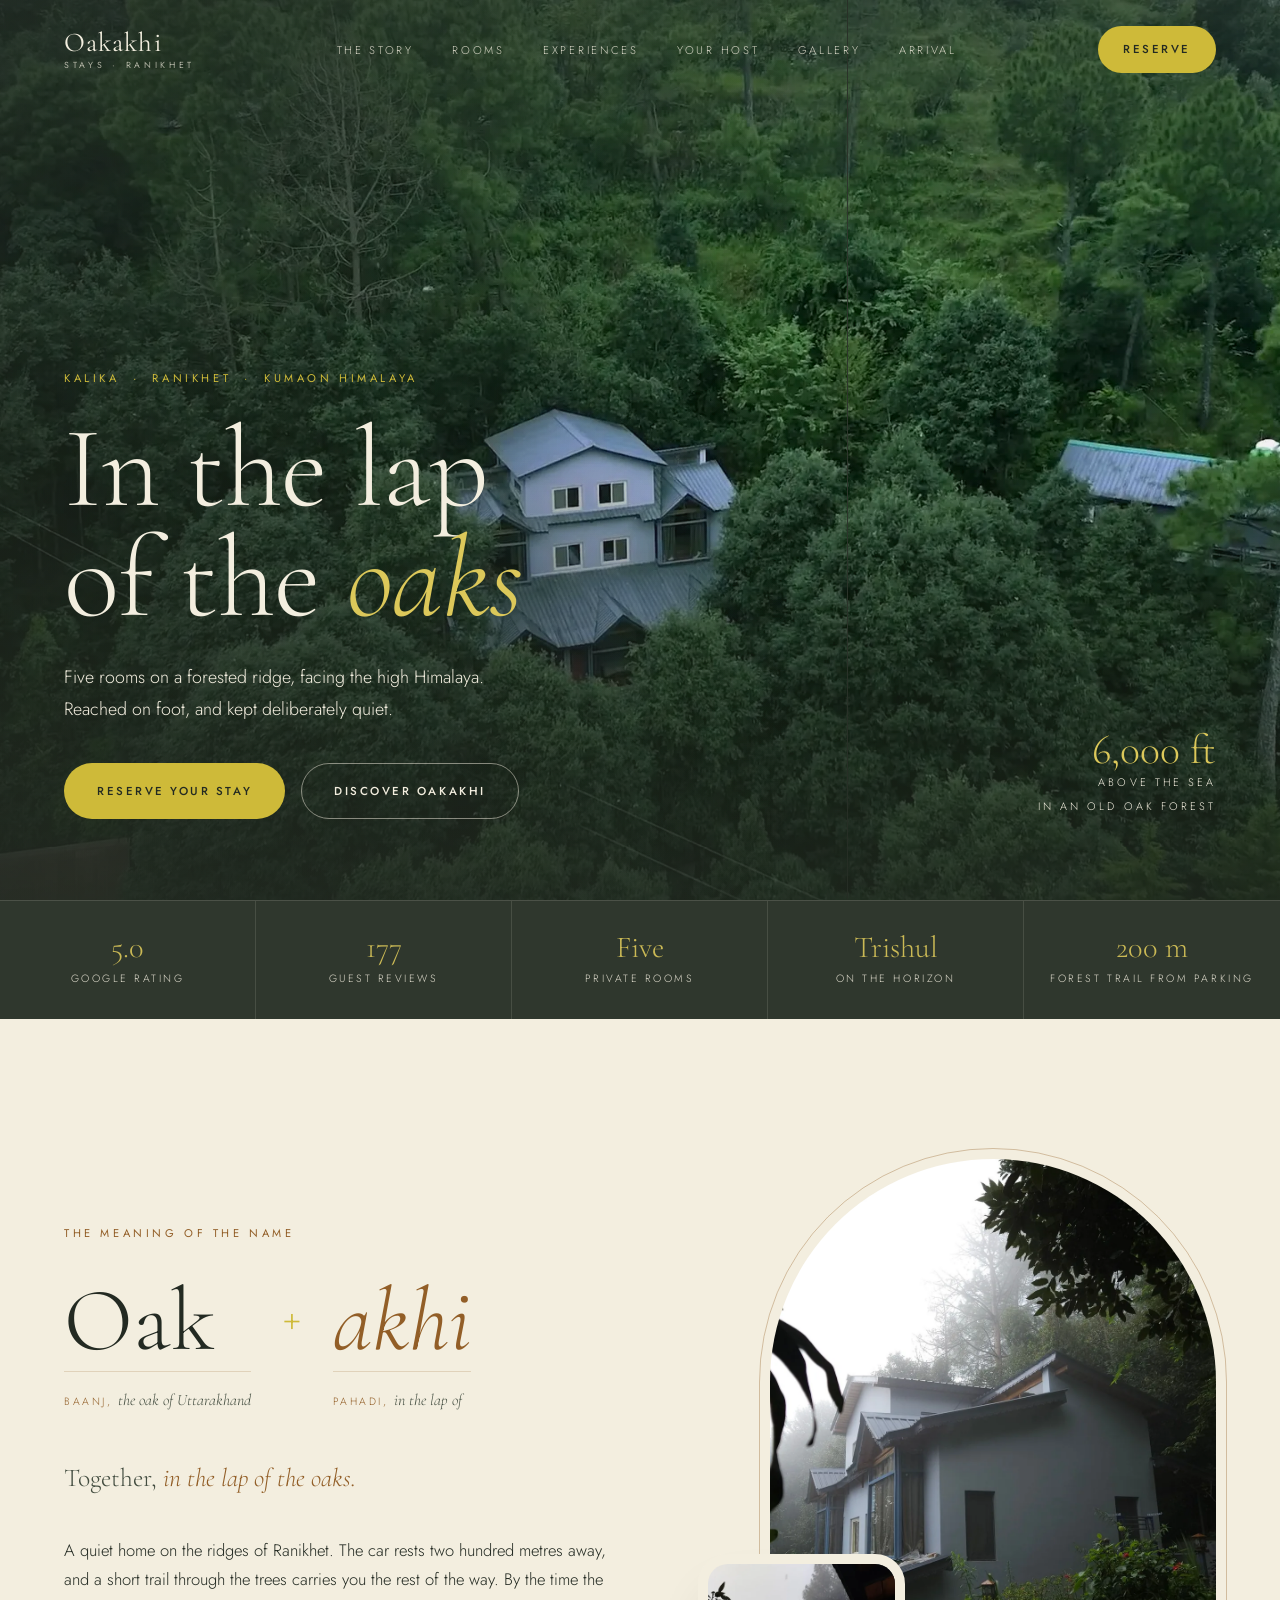
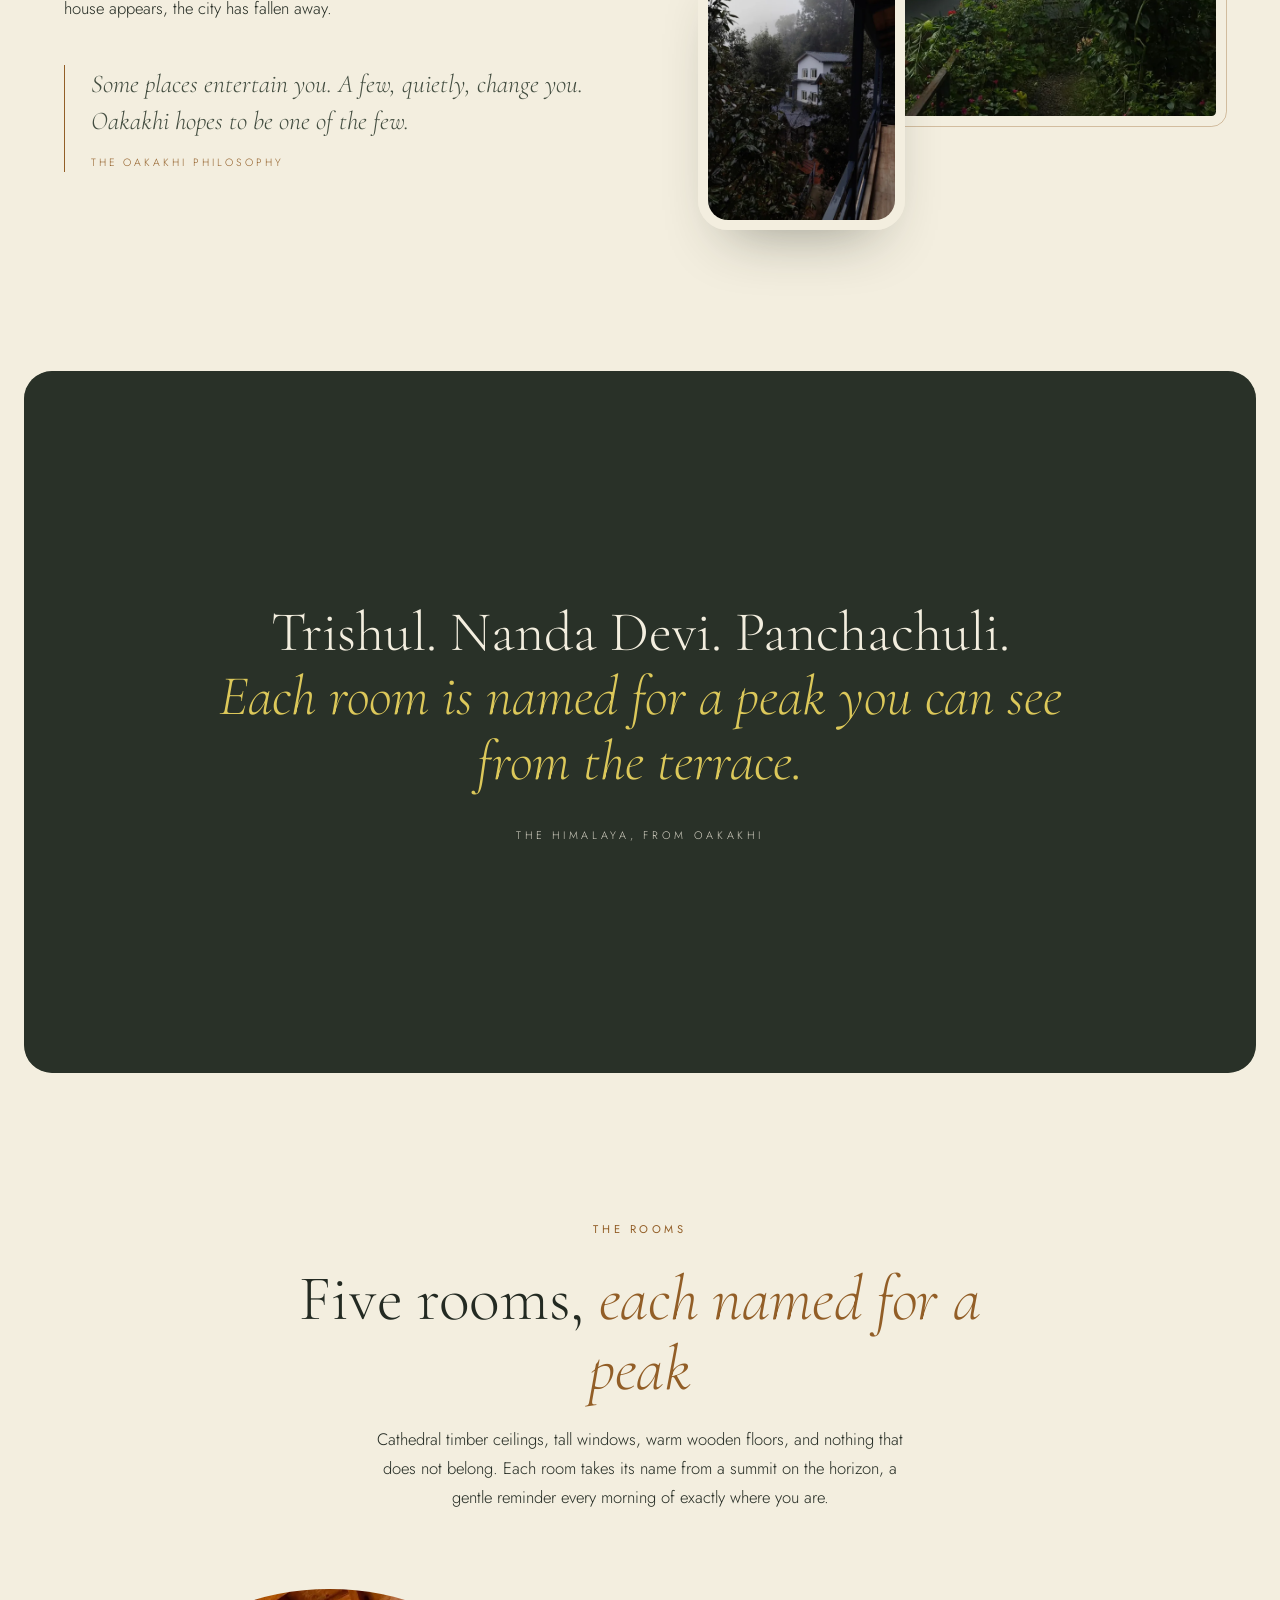
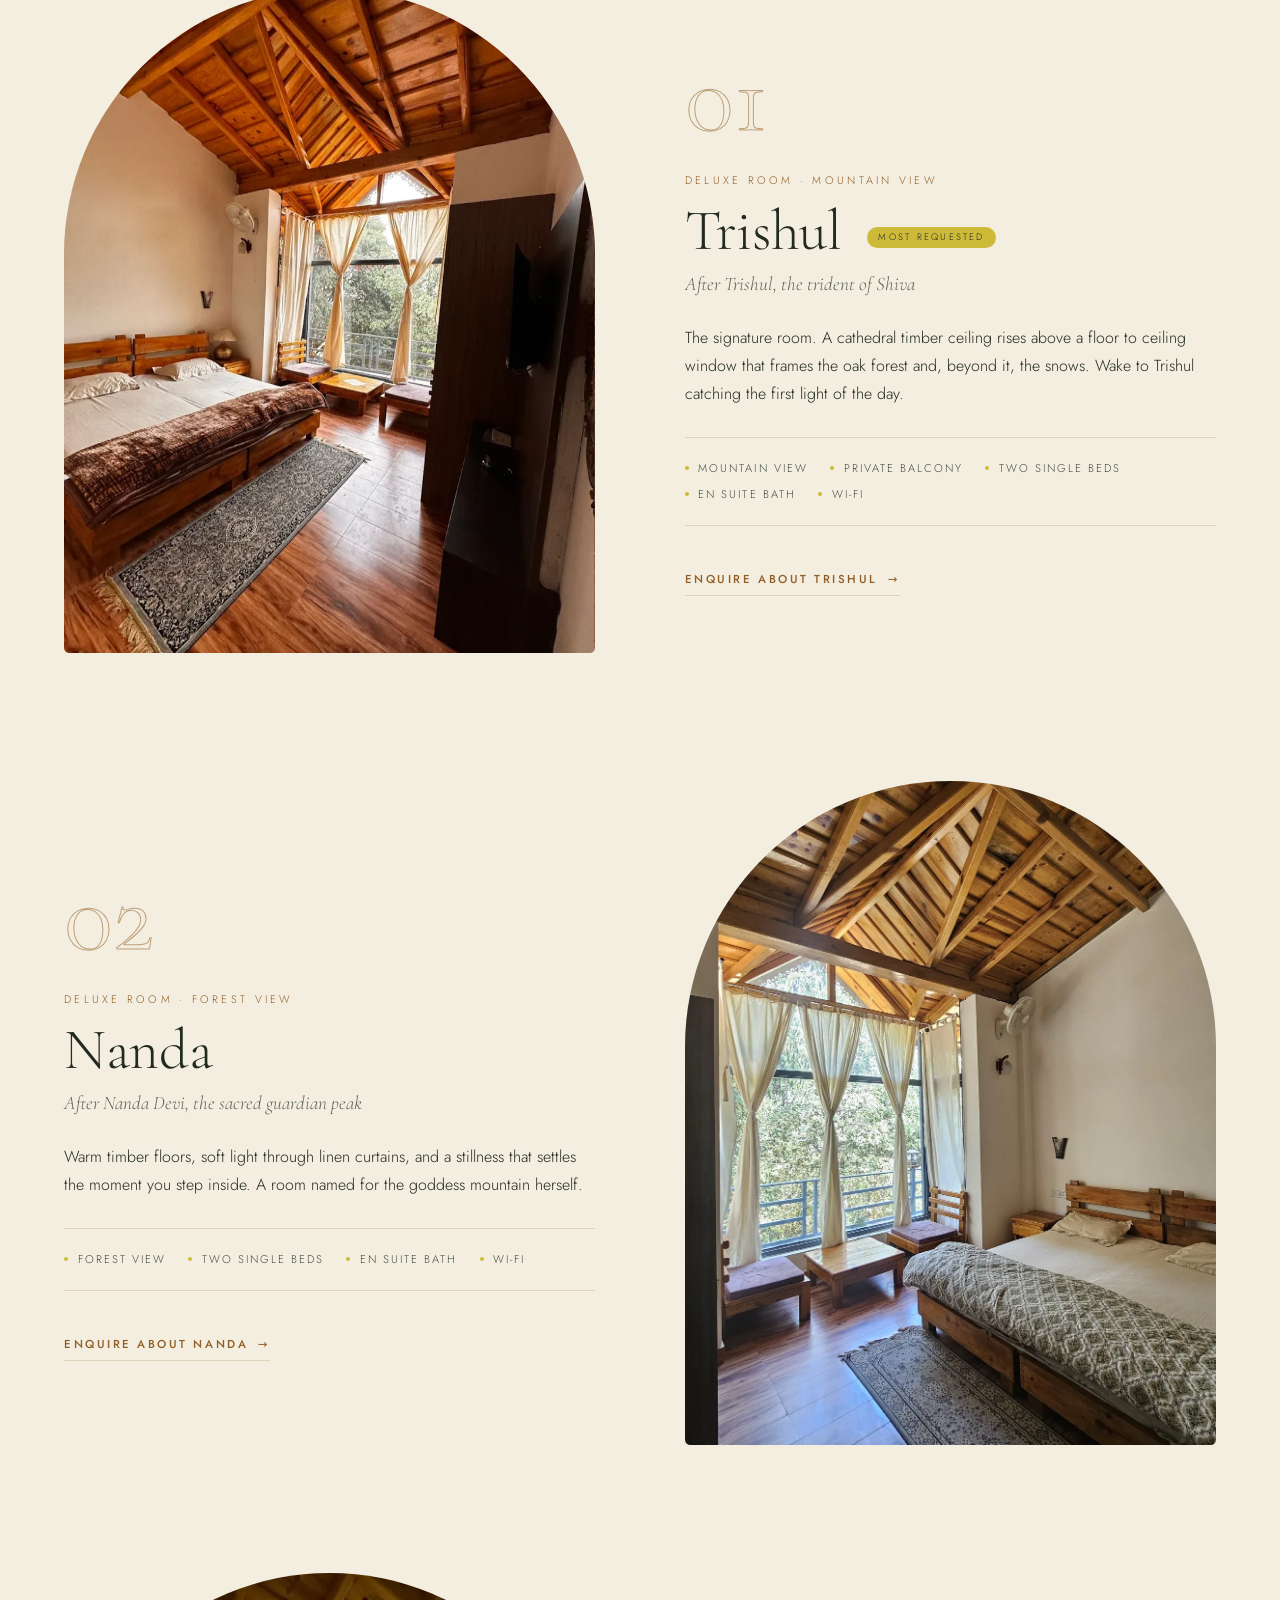
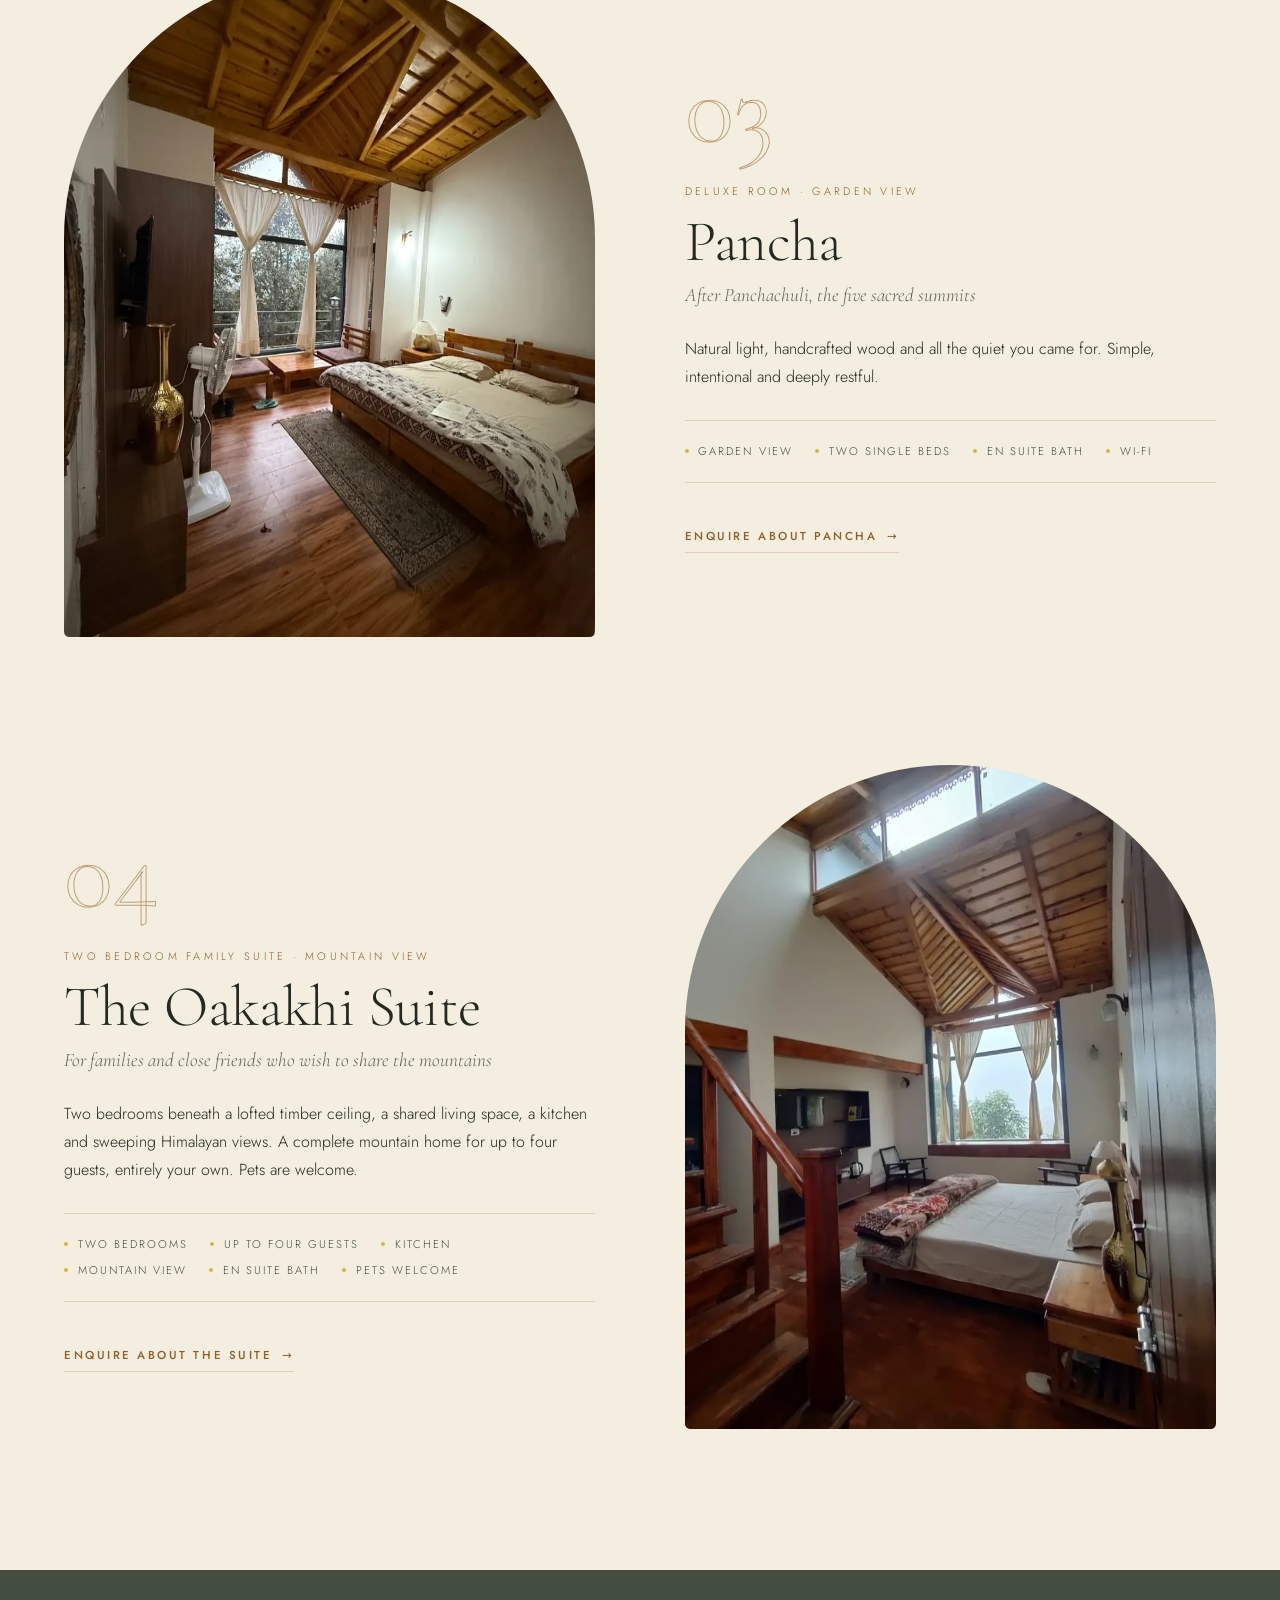
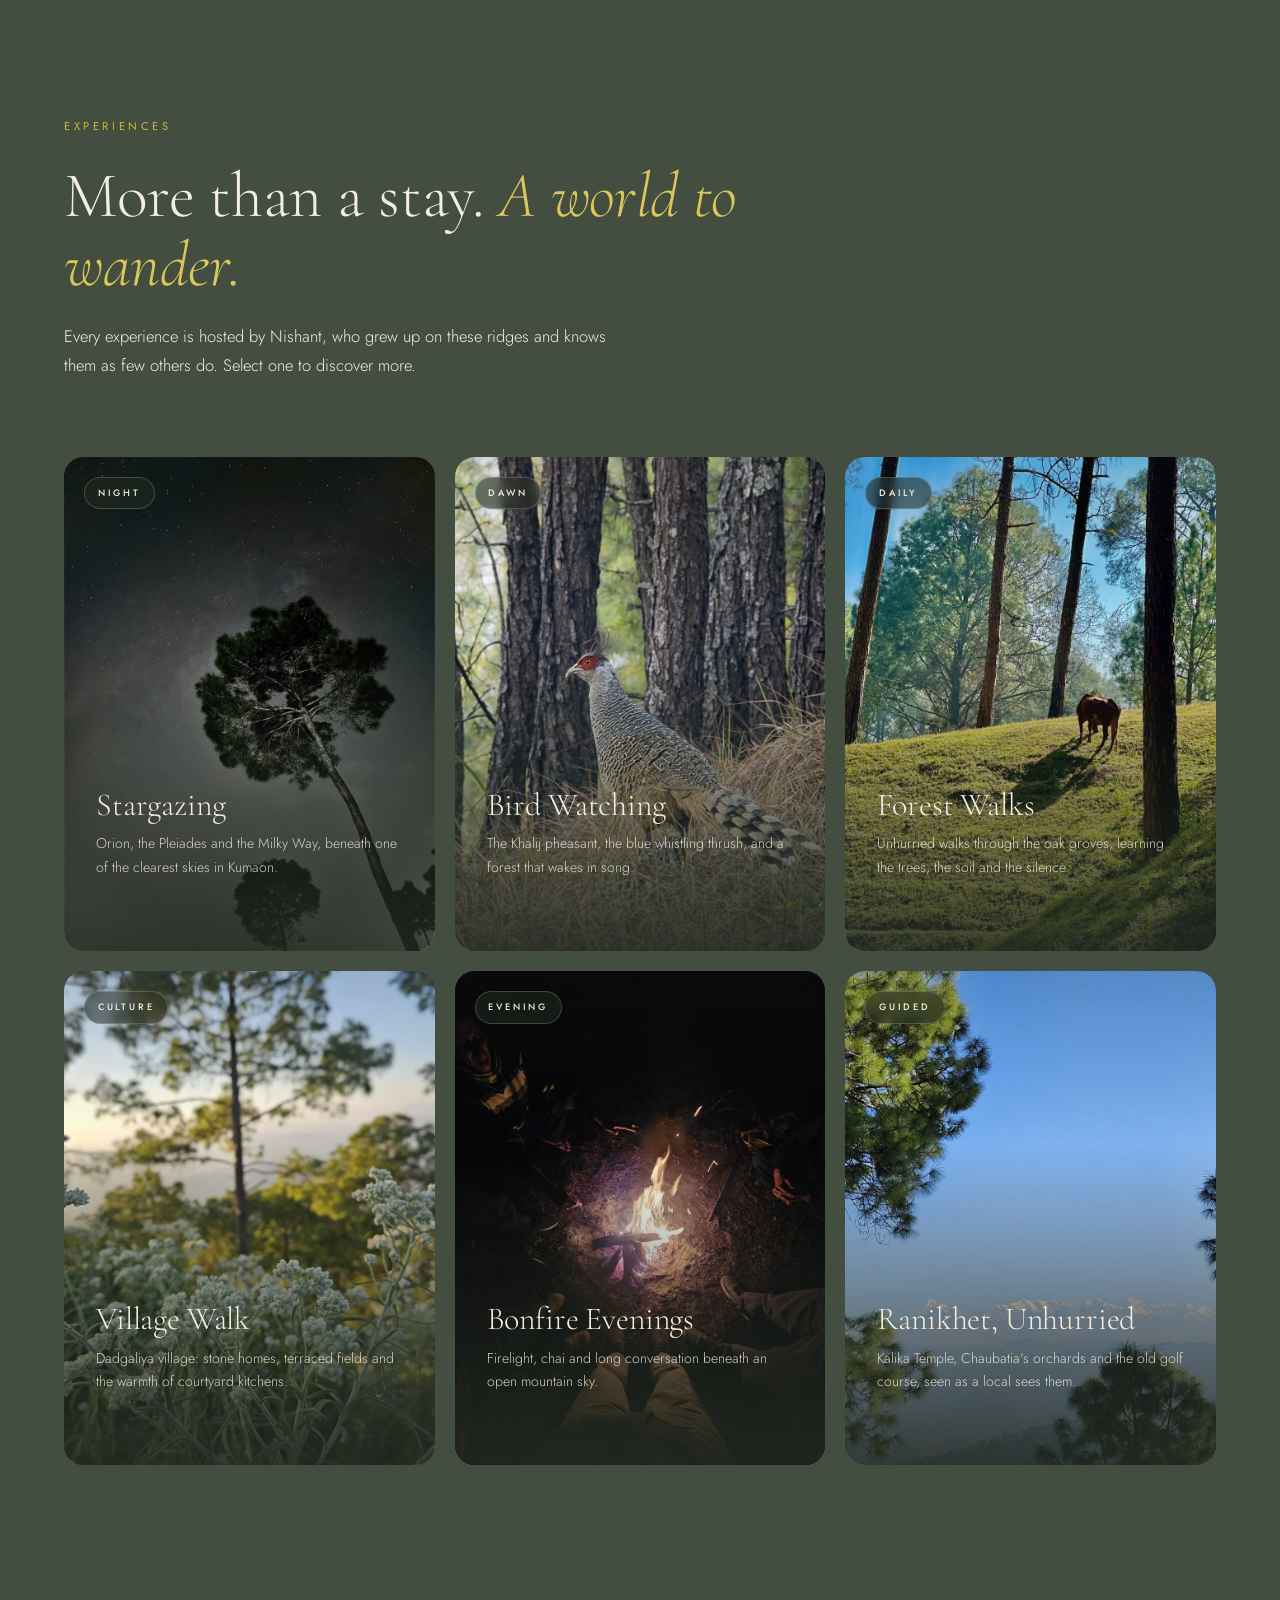
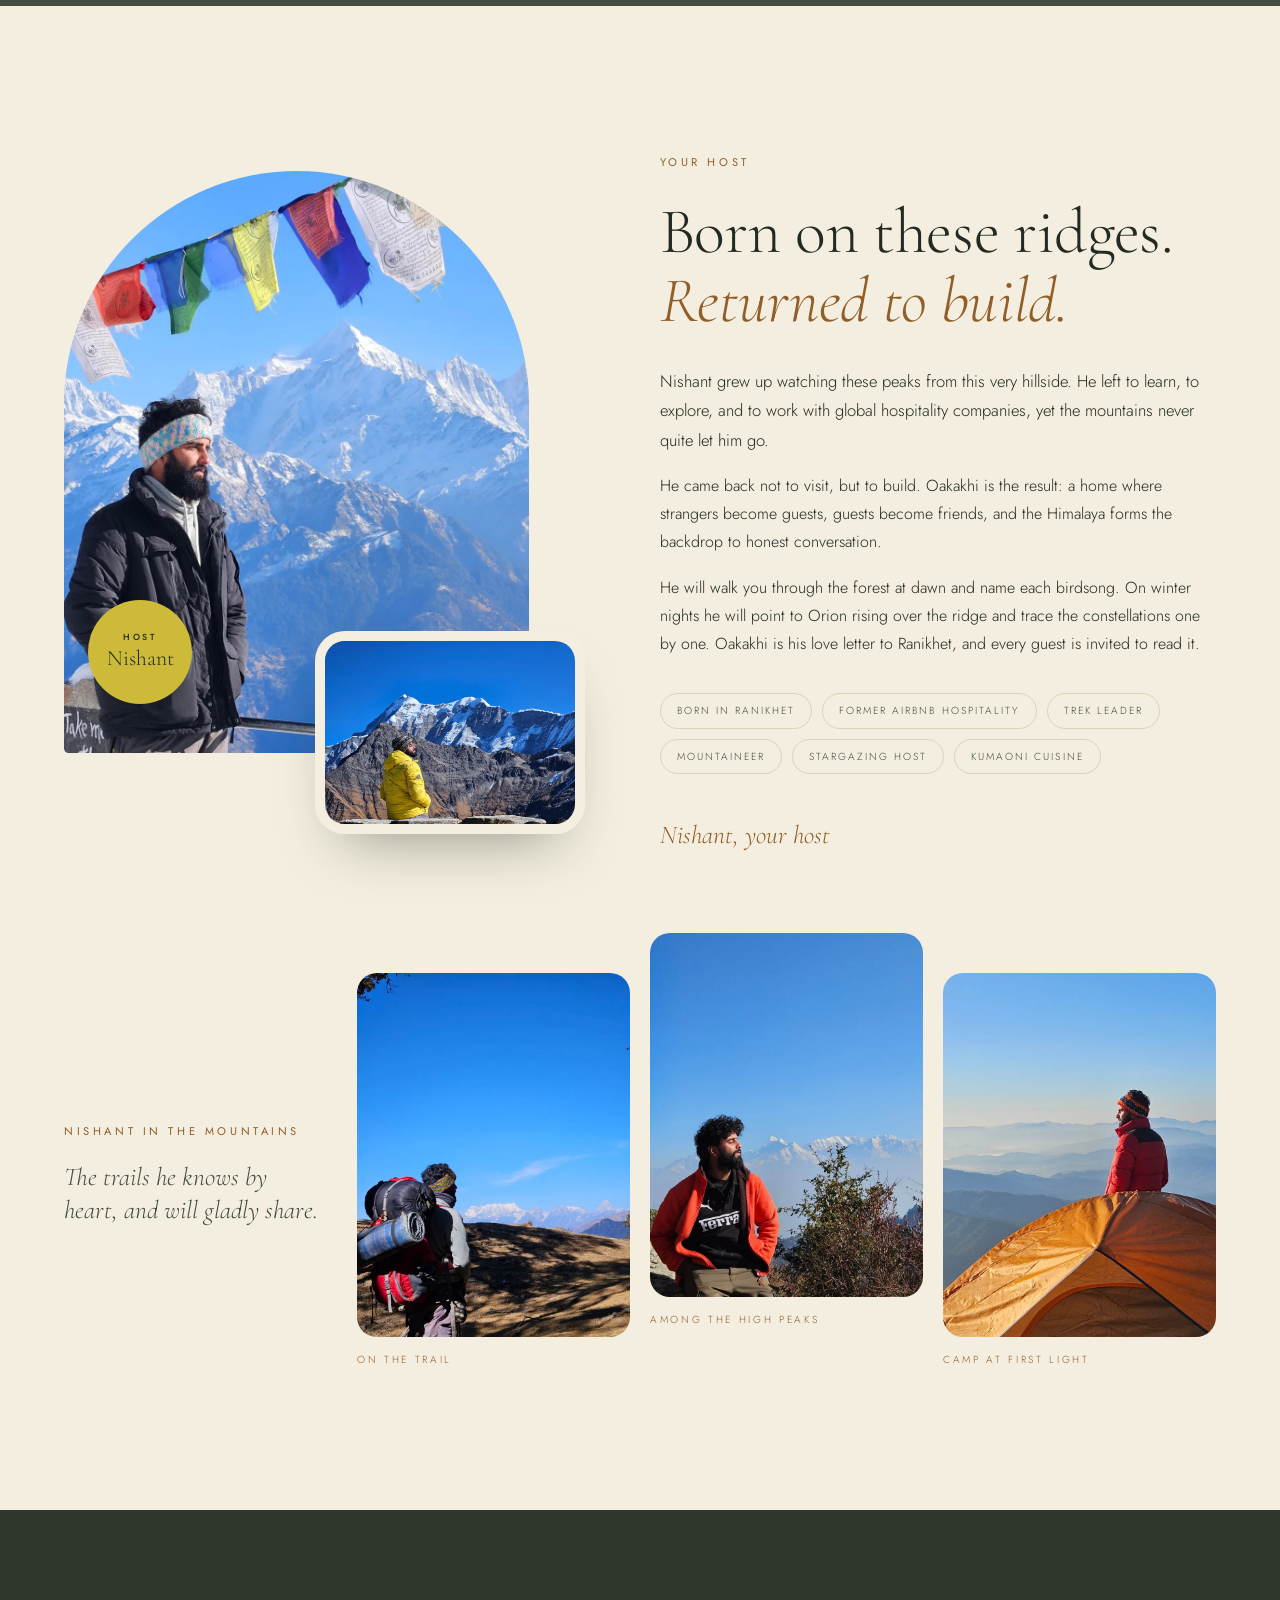
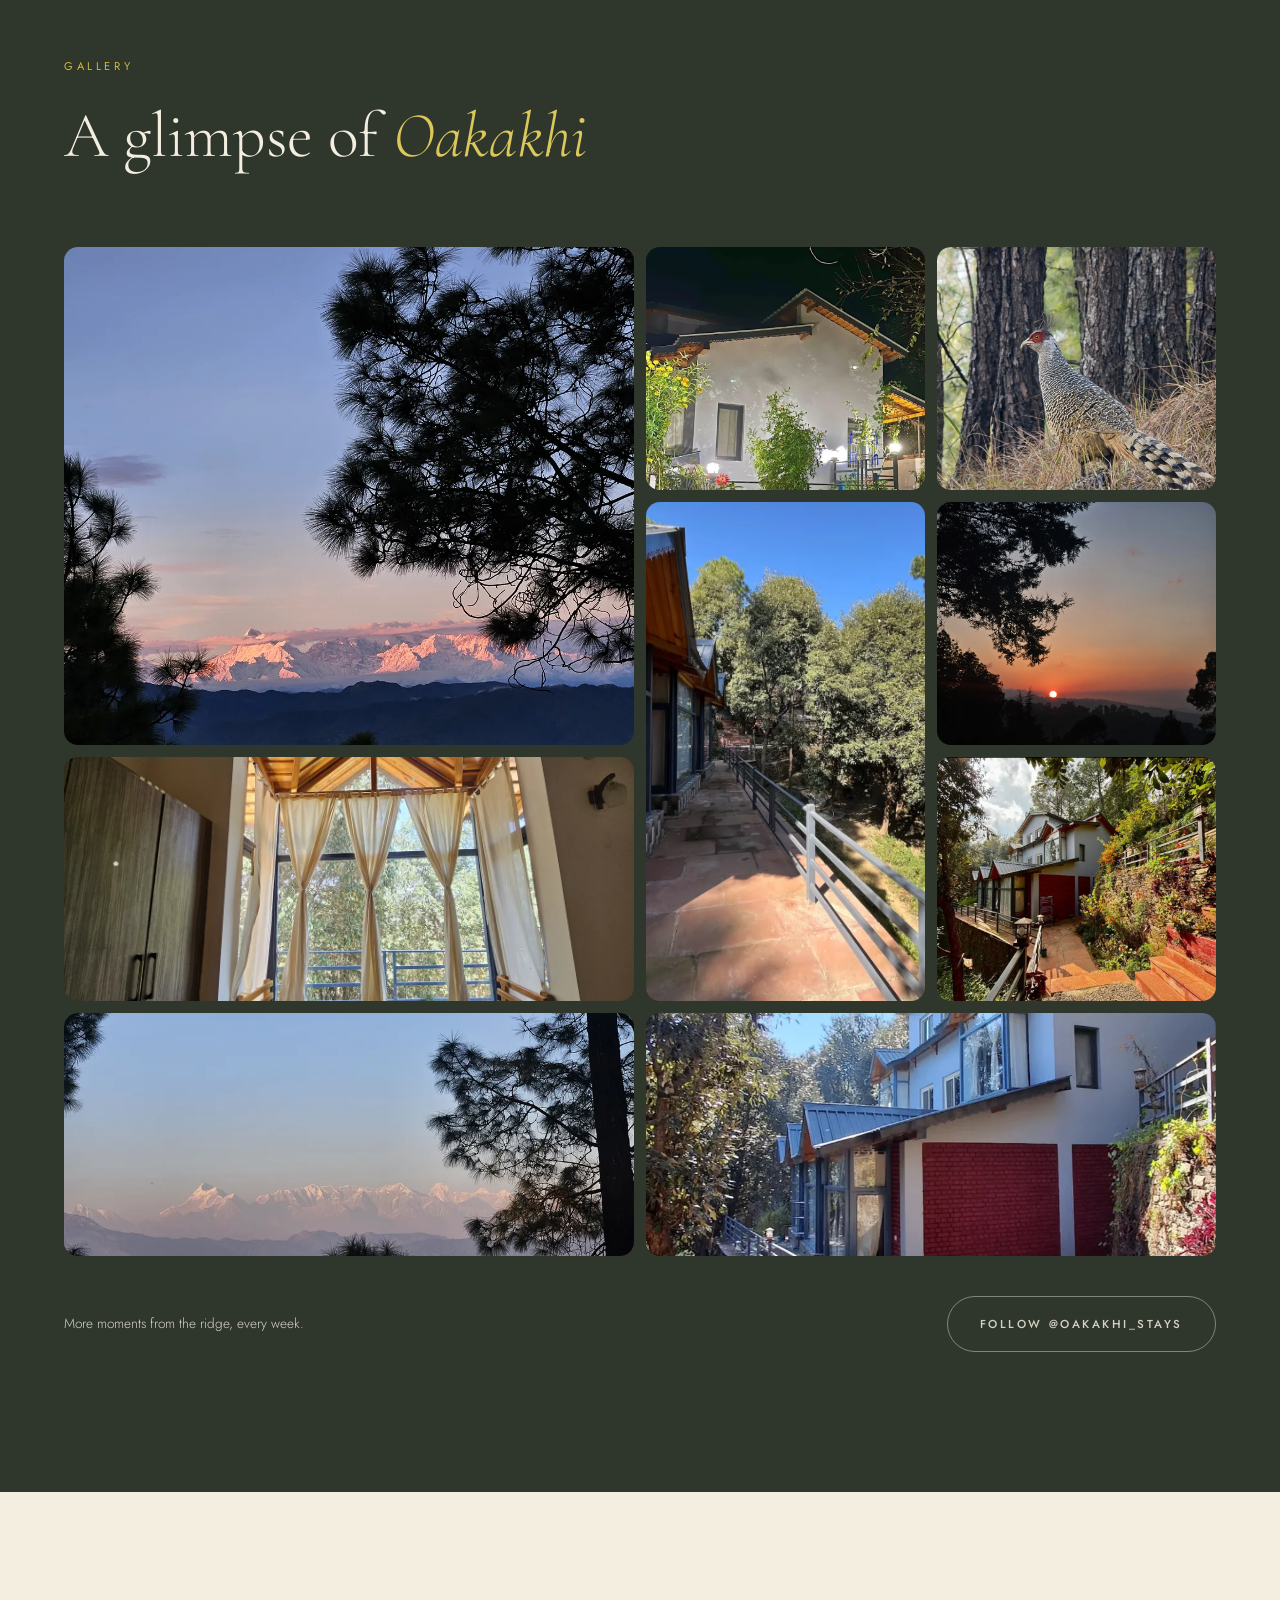
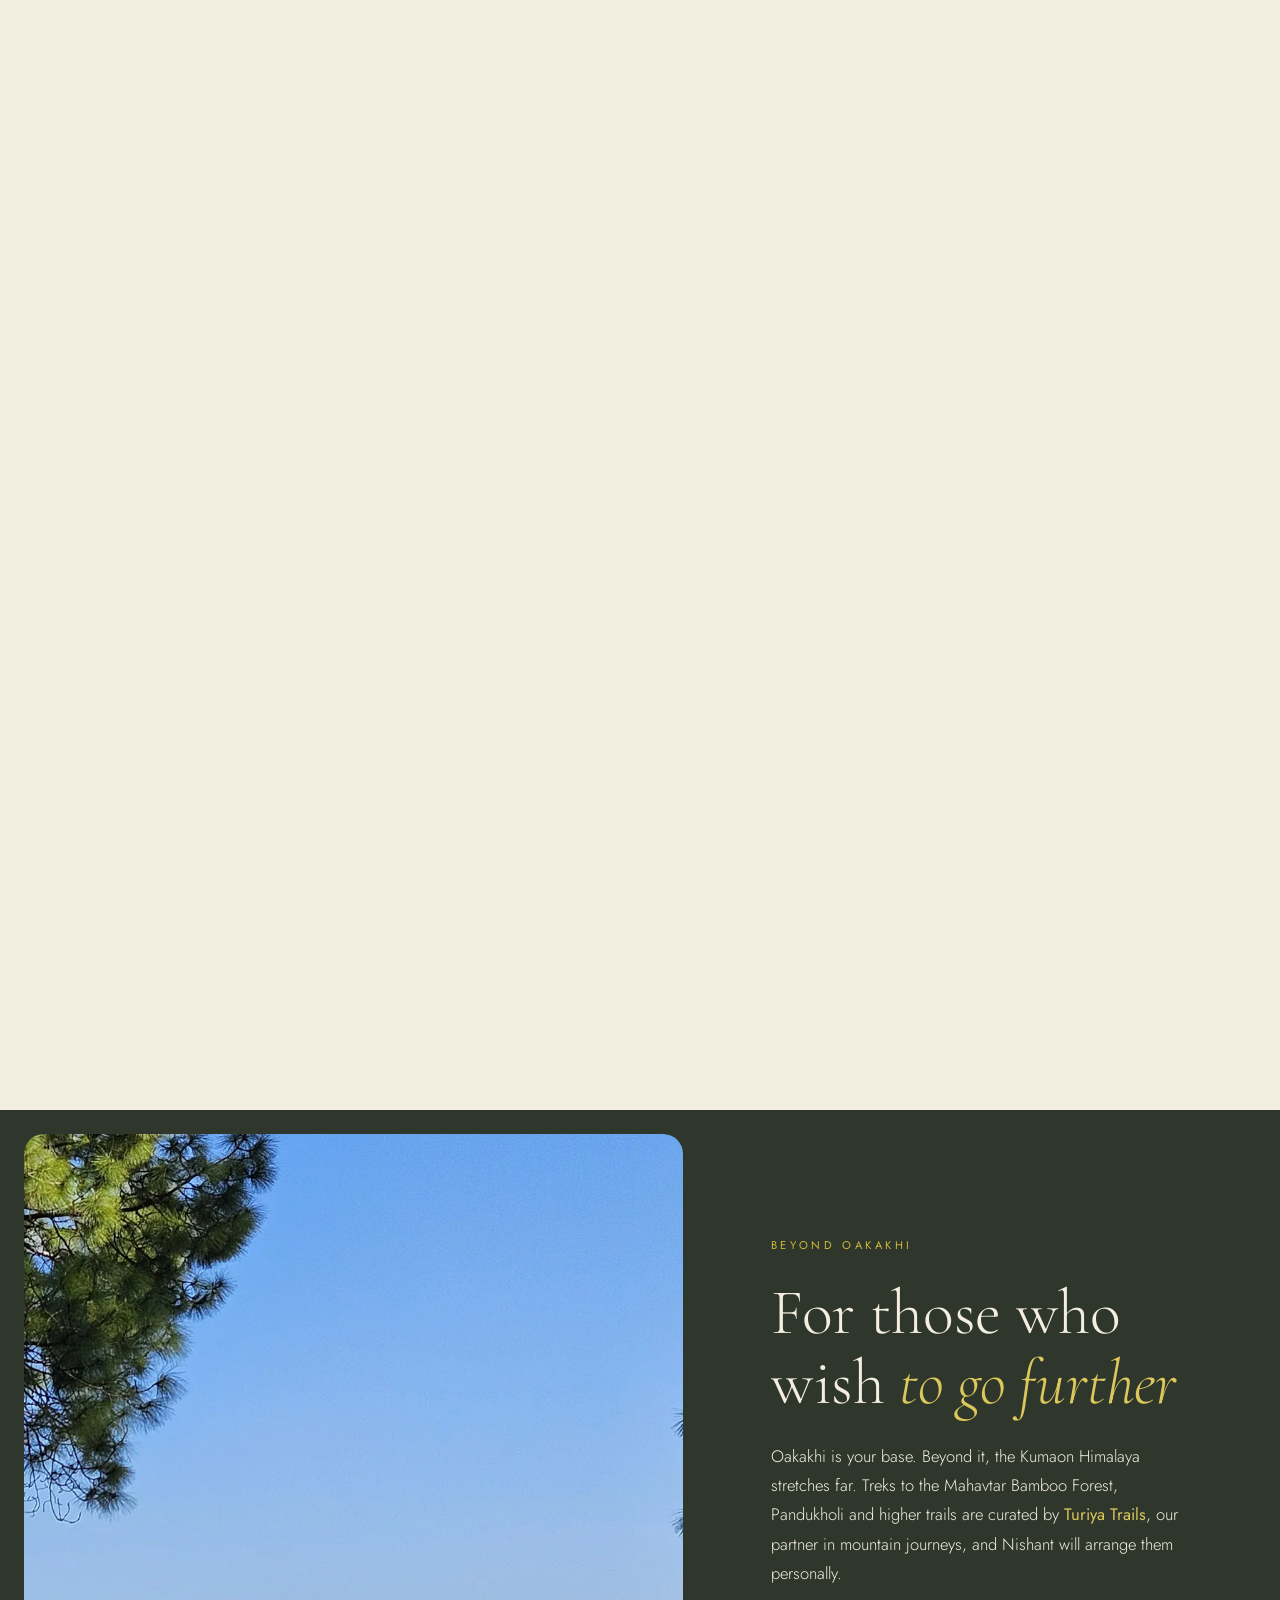
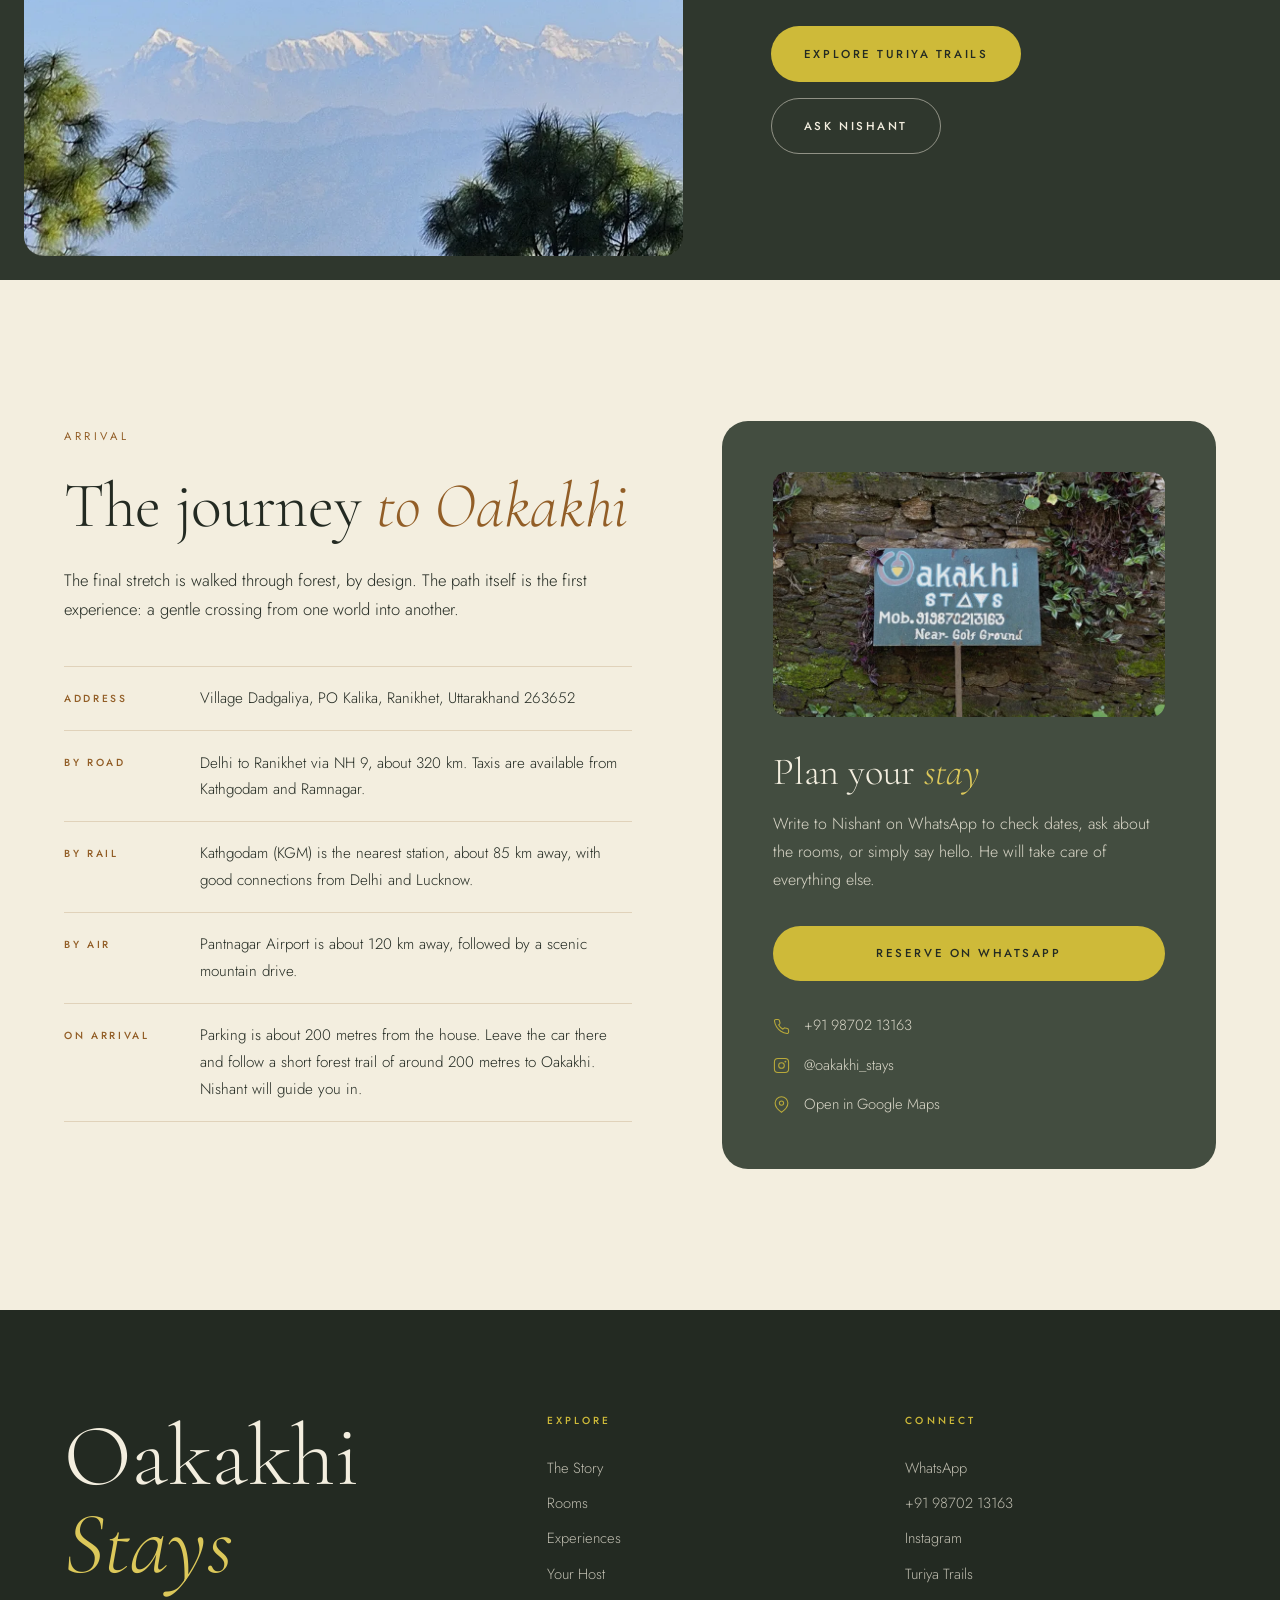
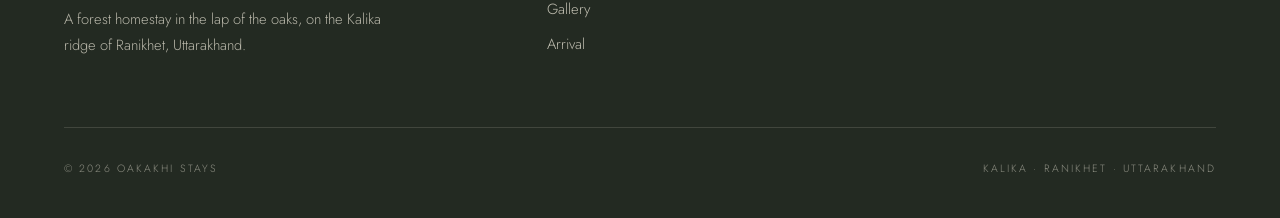
==== commit 3b9fa91f: "Declutter the name section Say the meaning once, shorten the story to one paragraph, and let the two" ====
--- a/index.html
+++ b/index.html
@@ -120,30 +120,21 @@
 /* ---------- intro ---------- */
 .intro{display:grid;grid-template-columns:1.05fr 1fr;gap:clamp(3rem,7vw,7rem);align-items:center}
 .intro h2{margin:1.4rem 0 2rem}
-.name-eq{display:flex;align-items:flex-start;gap:clamp(1rem,2.5vw,2rem);margin:2rem 0 0}
+.name-eq{display:flex;align-items:flex-start;gap:clamp(1rem,2.5vw,2rem);margin:2.2rem 0 0}
+.ne-together{font-family:var(--serif);font-size:clamp(1.4rem,2vw,1.7rem);color:var(--oak);margin:2.6rem 0 2.2rem}
+.ne-together em{color:var(--wood)}
 .ne-part{display:flex;flex-direction:column;gap:.6rem}
 .ne-word{font-family:var(--serif);font-weight:300;font-size:clamp(3.6rem,7vw,6rem);line-height:.9;color:var(--oak-ink)}
 .ne-word em{color:var(--wood)}
 .ne-note{font-size:.66rem;letter-spacing:.24em;text-transform:uppercase;color:var(--wood);padding-top:.9rem;border-top:1px solid var(--line-light)}
 .ne-note i{font-family:var(--serif);font-size:1rem;letter-spacing:0;text-transform:none;color:var(--oak)}
 .ne-sign{font-family:var(--serif);font-weight:300;font-size:clamp(2rem,3.5vw,3rem);line-height:1.6;color:var(--leaf)}
-.ne-result{display:flex;align-items:baseline;flex-wrap:wrap;gap:.4rem 1.2rem;margin:2.2rem 0 2.4rem;padding:1.4rem 1.6rem;background:var(--paper);border:1px solid var(--line-light);border-radius:18px}
-.ne-full{font-family:var(--serif);font-size:clamp(2rem,3.4vw,2.6rem);line-height:1;color:var(--oak)}
-.ne-full em{color:var(--wood)}
-.ne-line{font-family:var(--serif);font-style:italic;font-size:clamp(1.15rem,1.6vw,1.35rem);color:var(--oak);opacity:.85}
 .quote{margin-top:2.6rem;padding-left:1.6rem;border-left:1px solid var(--wood)}
 .quote p{font-family:var(--serif);font-size:clamp(1.35rem,2vw,1.65rem);font-style:italic;line-height:1.45;color:var(--oak)}
 .quote cite{display:block;margin-top:.9rem;font-style:normal;font-size:.66rem;letter-spacing:.28em;text-transform:uppercase;color:var(--wood)}
 .collage{position:relative;padding:0 0 22% 14%}
 .collage .main{width:100%;aspect-ratio:4/5;object-fit:cover;border-radius:var(--arch);outline:1px solid rgba(146,94,39,.35);outline-offset:10px}
 .collage .accent{position:absolute;left:0;bottom:0;width:40%;aspect-ratio:3/4;object-fit:cover;border:10px solid var(--cream);border-radius:calc(var(--r) + 10px);box-shadow:0 30px 60px -30px rgba(35,42,34,.45)}
-.meaning-card{position:absolute;right:-4%;bottom:9%;width:48%;padding:1.6rem 1.7rem 1.5rem;background:rgba(47,55,45,.92);backdrop-filter:blur(8px);-webkit-backdrop-filter:blur(8px);color:var(--cream);border-radius:var(--r);box-shadow:0 30px 60px -30px rgba(35,42,34,.6)}
-.mc-eq{display:block;font-size:.62rem;letter-spacing:.32em;text-transform:uppercase;color:var(--leaf)}
-.mc-eq i{font-style:normal;opacity:.7;margin:0 .3rem}
-.meaning-card strong{display:block;font-family:var(--serif);font-weight:300;font-size:clamp(1.7rem,2.6vw,2.3rem);line-height:1.08;margin:.7rem 0 .8rem}
-.meaning-card strong em{color:var(--leaf-soft)}
-.meaning-card small{display:block;font-family:var(--serif);font-style:italic;font-size:1rem;opacity:.8}
-.collage .tag{position:absolute;right:-2.4rem;top:12%;writing-mode:vertical-rl;font-size:.62rem;letter-spacing:.4em;text-transform:uppercase;color:var(--wood)}
 
 /* ---------- band ---------- */
 .band{position:relative;min-height:78vh;margin:0 clamp(.75rem,2vw,1.5rem);border-radius:28px;overflow:hidden;display:flex;align-items:center;justify-content:center;text-align:center;color:var(--cream);background:var(--oak-deep) url('assets/img/band.webp') center/cover no-repeat;background-attachment:fixed;padding:8rem var(--gutter)}
@@ -318,8 +309,7 @@
   .intro,.room,.host,.reach,.beyond,.ep-intro{grid-template-columns:1fr}
   .room:nth-of-type(even) .room-media{order:0}
   .collage{padding:0 0 30% 10%}
-  .meaning-card{right:0;bottom:4%;width:56%;padding:1.1rem 1.2rem}
-  .exp-grid{grid-template-columns:1fr 1fr}
+    .exp-grid{grid-template-columns:1fr 1fr}
   .reviews{grid-template-columns:1fr}
   .beyond-media{min-height:340px}
   .footer-top{grid-template-columns:1fr 1fr}
@@ -350,14 +340,7 @@
   .reserve-bar.on{transform:none}
   .reserve-bar .btn{flex:1;justify-content:center;padding:.95rem}
   .site-footer{padding-bottom:6rem}
-  .meaning-card{position:absolute;right:-4%;bottom:9%;width:48%;padding:1.6rem 1.7rem 1.5rem;background:rgba(47,55,45,.92);backdrop-filter:blur(8px);-webkit-backdrop-filter:blur(8px);color:var(--cream);border-radius:var(--r);box-shadow:0 30px 60px -30px rgba(35,42,34,.6)}
-.mc-eq{display:block;font-size:.62rem;letter-spacing:.32em;text-transform:uppercase;color:var(--leaf)}
-.mc-eq i{font-style:normal;opacity:.7;margin:0 .3rem}
-.meaning-card strong{display:block;font-family:var(--serif);font-weight:300;font-size:clamp(1.7rem,2.6vw,2.3rem);line-height:1.08;margin:.7rem 0 .8rem}
-.meaning-card strong em{color:var(--leaf-soft)}
-.meaning-card small{display:block;font-family:var(--serif);font-style:italic;font-size:1rem;opacity:.8}
-.collage .tag{display:none}
-  .host-strip{grid-template-columns:repeat(3,72%);overflow-x:auto;scroll-snap-type:x mandatory;margin-right:calc(var(--gutter) * -1);padding-right:var(--gutter);padding-bottom:.5rem;scrollbar-width:none}
+    .host-strip{grid-template-columns:repeat(3,72%);overflow-x:auto;scroll-snap-type:x mandatory;margin-right:calc(var(--gutter) * -1);padding-right:var(--gutter);padding-bottom:.5rem;scrollbar-width:none}
   .host-strip::-webkit-scrollbar{display:none}
   .host-strip figure{scroll-snap-align:start}
   .hs-head{justify-self:start;width:calc(100vw - 2 * var(--gutter))}
@@ -429,9 +412,8 @@
         <span class="ne-sign" aria-hidden="true">+</span>
         <div class="ne-part"><span class="ne-word"><em>akhi</em></span><span class="ne-note">Pahadi, <i>in the lap of</i></span></div>
       </div>
-      <div class="ne-result"><span class="ne-full">Oak<em>akhi</em></span><span class="ne-line">In the lap of the oaks</span></div>
-      <p class="lead">Oakakhi is exactly that: a home held by a forest of Baanj, the Himalayan oak so loved across Uttarakhand, on the ridges of Ranikhet near the ancient Kalika Temple.</p>
-      <p class="lead">You arrive on foot. The car rests about two hundred metres away, and a short trail through the oaks carries you the rest of the way. By the time the house appears, the city has already fallen away. What remains is oak canopy, mountain air and the unhurried rhythm of Kumaoni life.</p>
+      <p class="ne-together">Together, <em>in the lap of the oaks.</em></p>
+      <p class="lead">A quiet home on the ridges of Ranikhet. The car rests two hundred metres away, and a short trail through the trees carries you the rest of the way. By the time the house appears, the city has fallen away.</p>
       <div class="quote">
         <p>Some places entertain you. A few, quietly, change you. Oakakhi hopes to be one of the few.</p>
         <cite>The Oakakhi philosophy</cite>
@@ -440,12 +422,6 @@
     <figure class="collage reveal r2">
       <img class="main" src="assets/img/mist-house.webp" alt="Oakakhi wrapped in monsoon mist, framed by the leaves of the forest" loading="lazy">
       <img class="accent" src="assets/img/mist-balcony.webp" alt="Rain falling over Oakakhi, seen from a timber balcony among the trees" loading="lazy">
-      <figcaption class="meaning-card">
-        <span class="mc-eq">Oak <i>+</i> akhi</span>
-        <strong>Held close<br>by the <em>Baanj</em></strong>
-        <small>Monsoon mist on the Kalika ridge</small>
-      </figcaption>
-      <span class="tag">In the lap of the Baanj oaks</span>
     </figure>
   </div>
 </section>
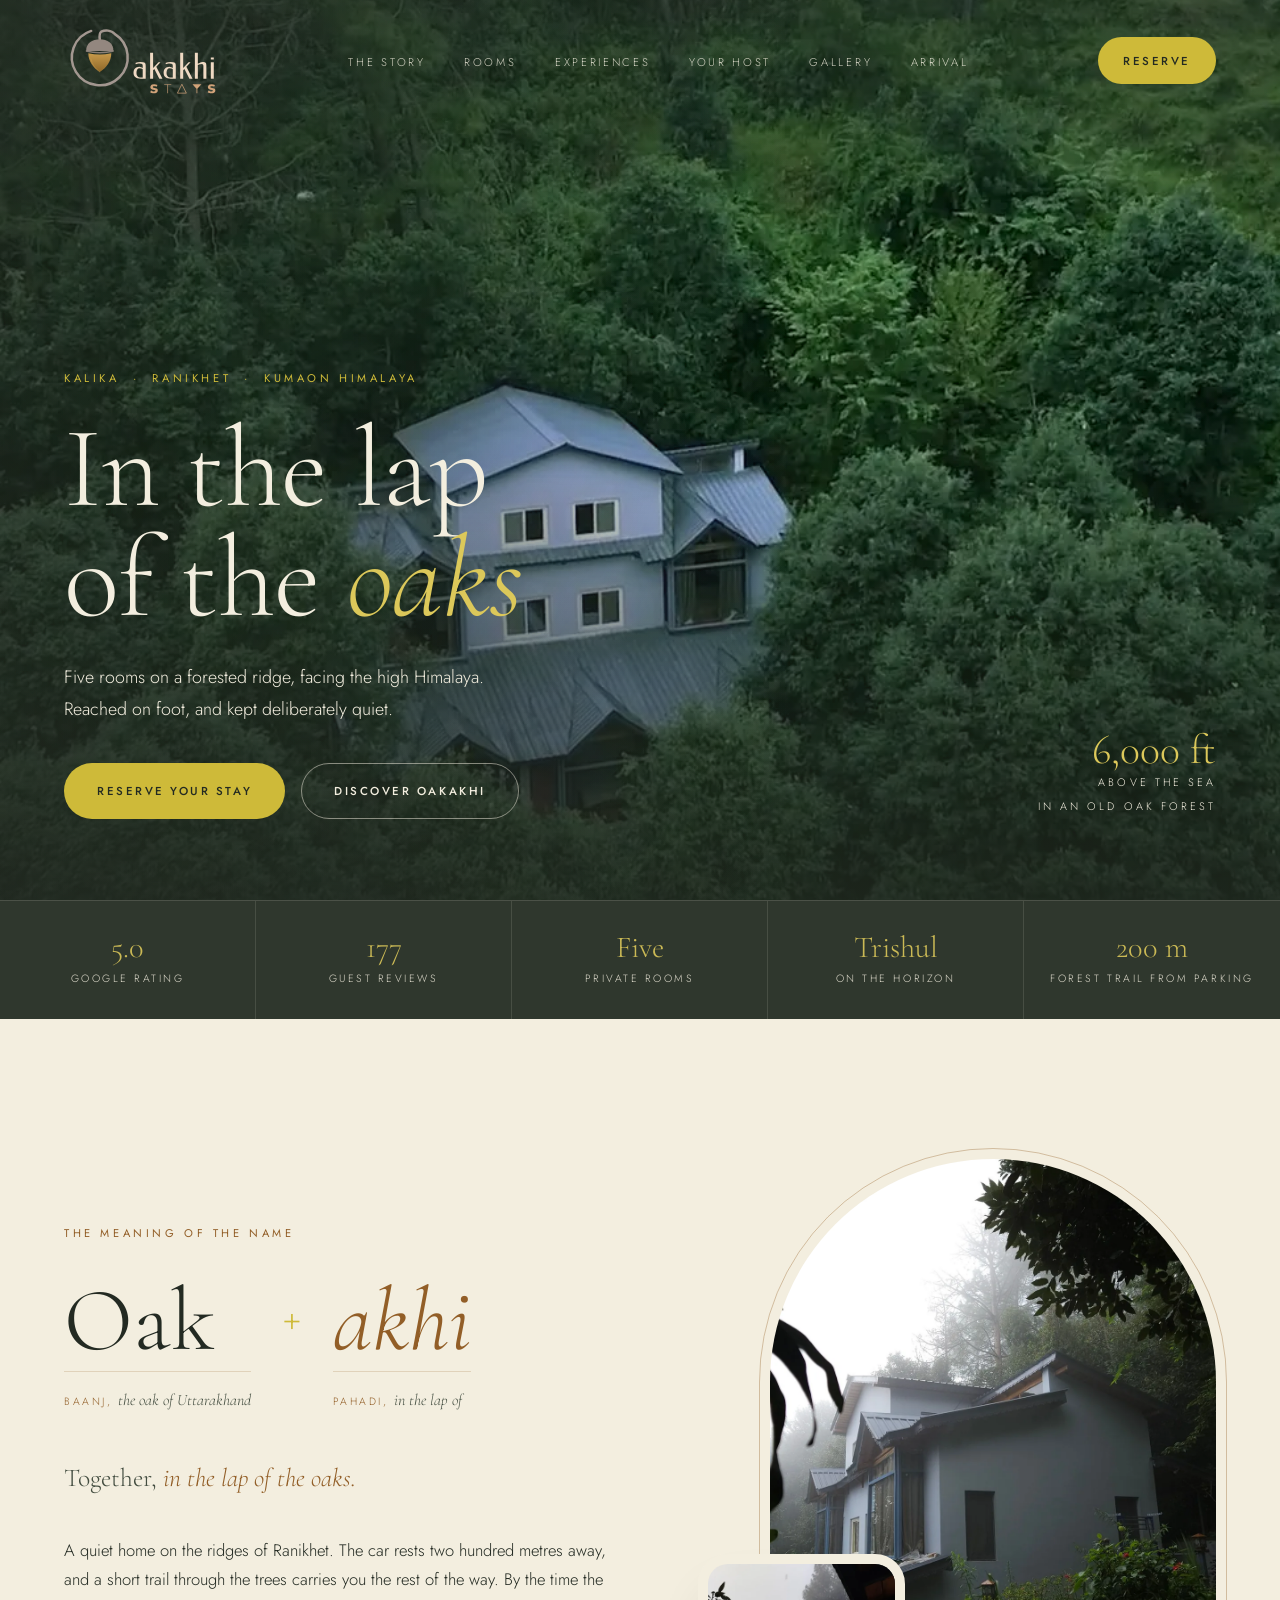
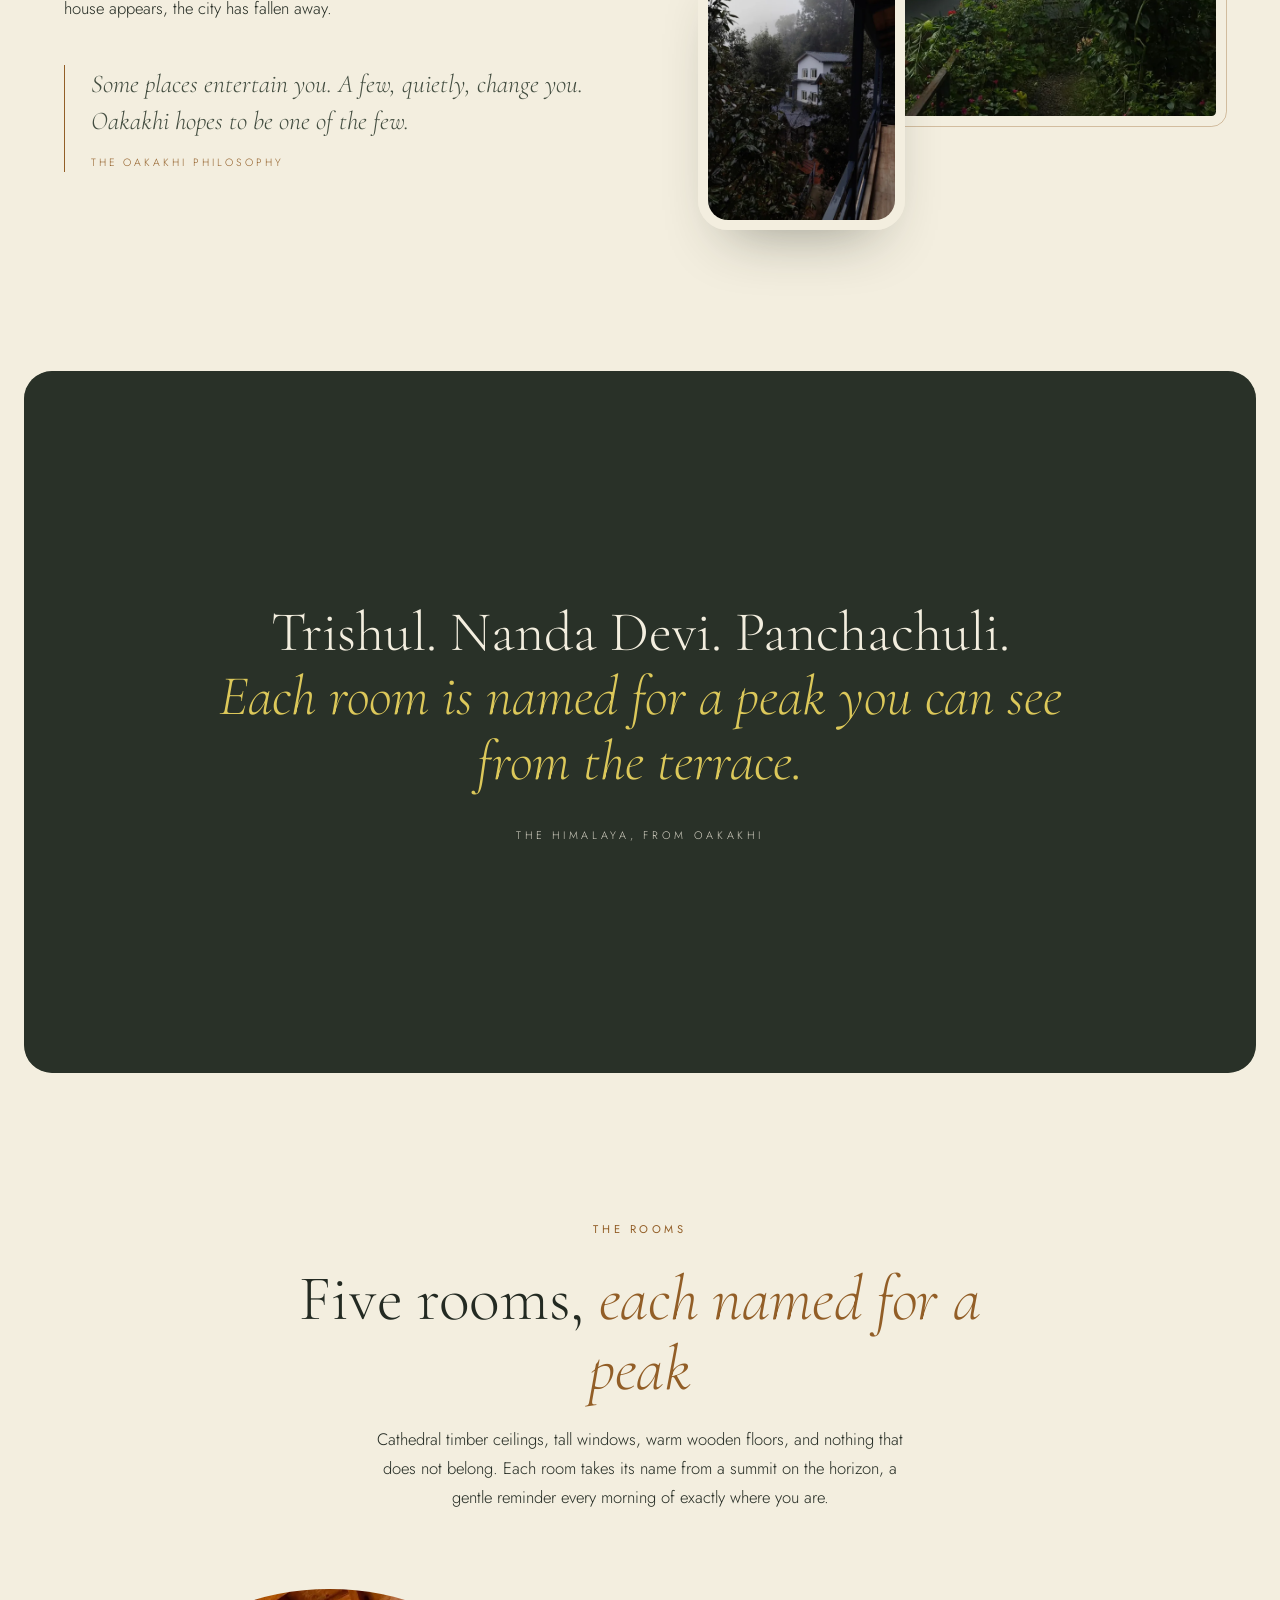
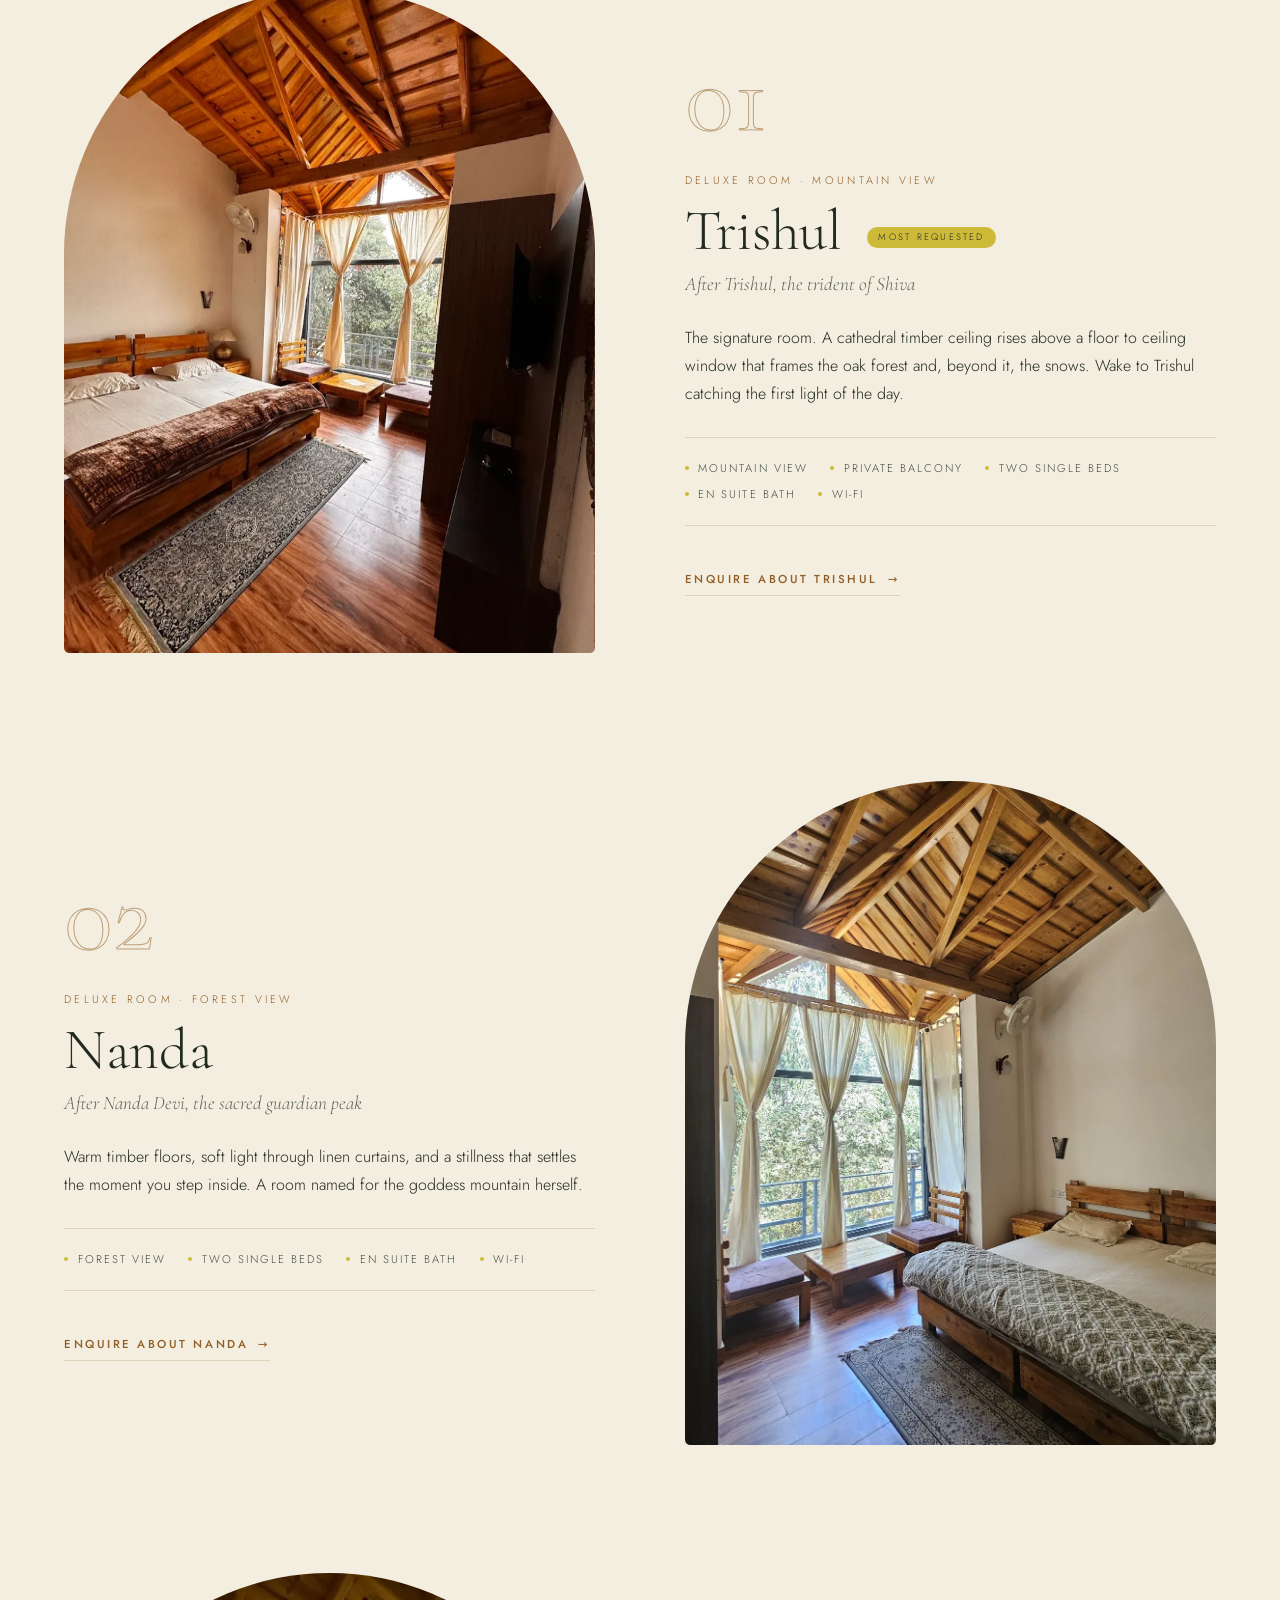
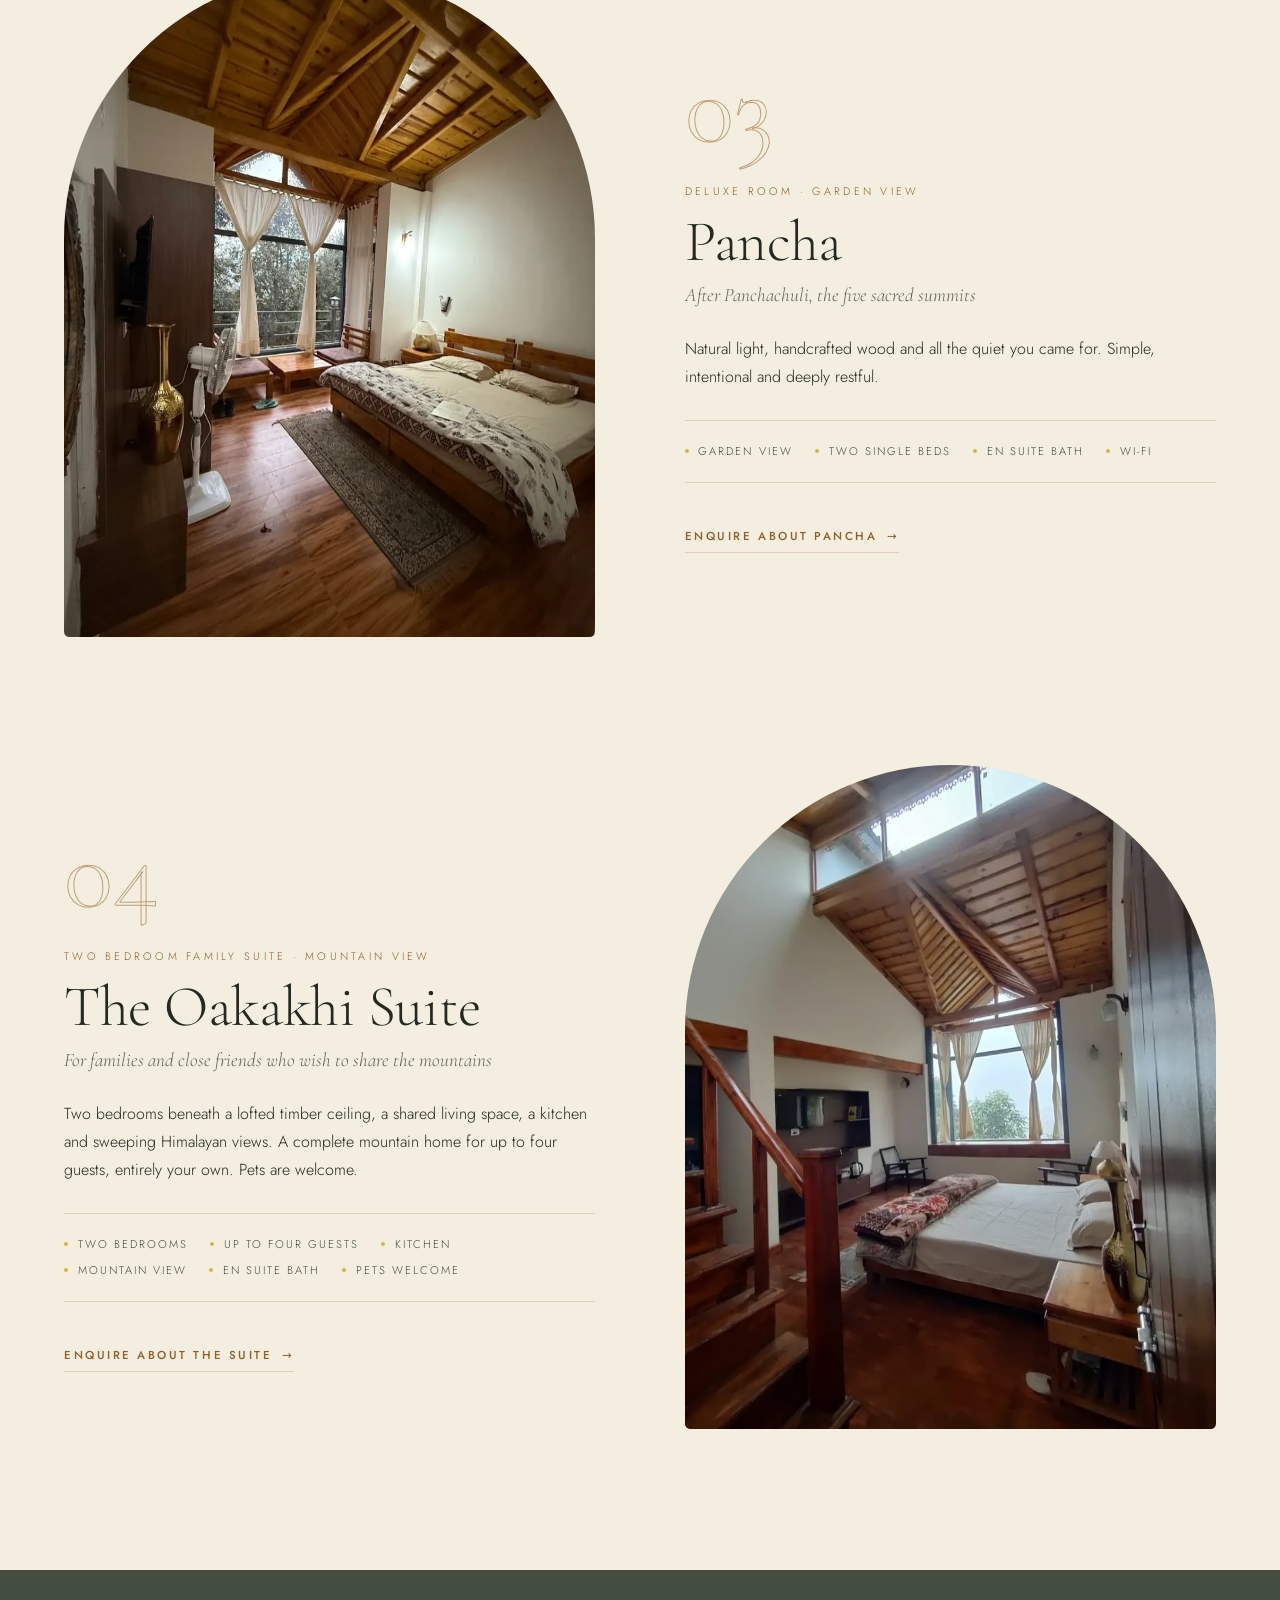
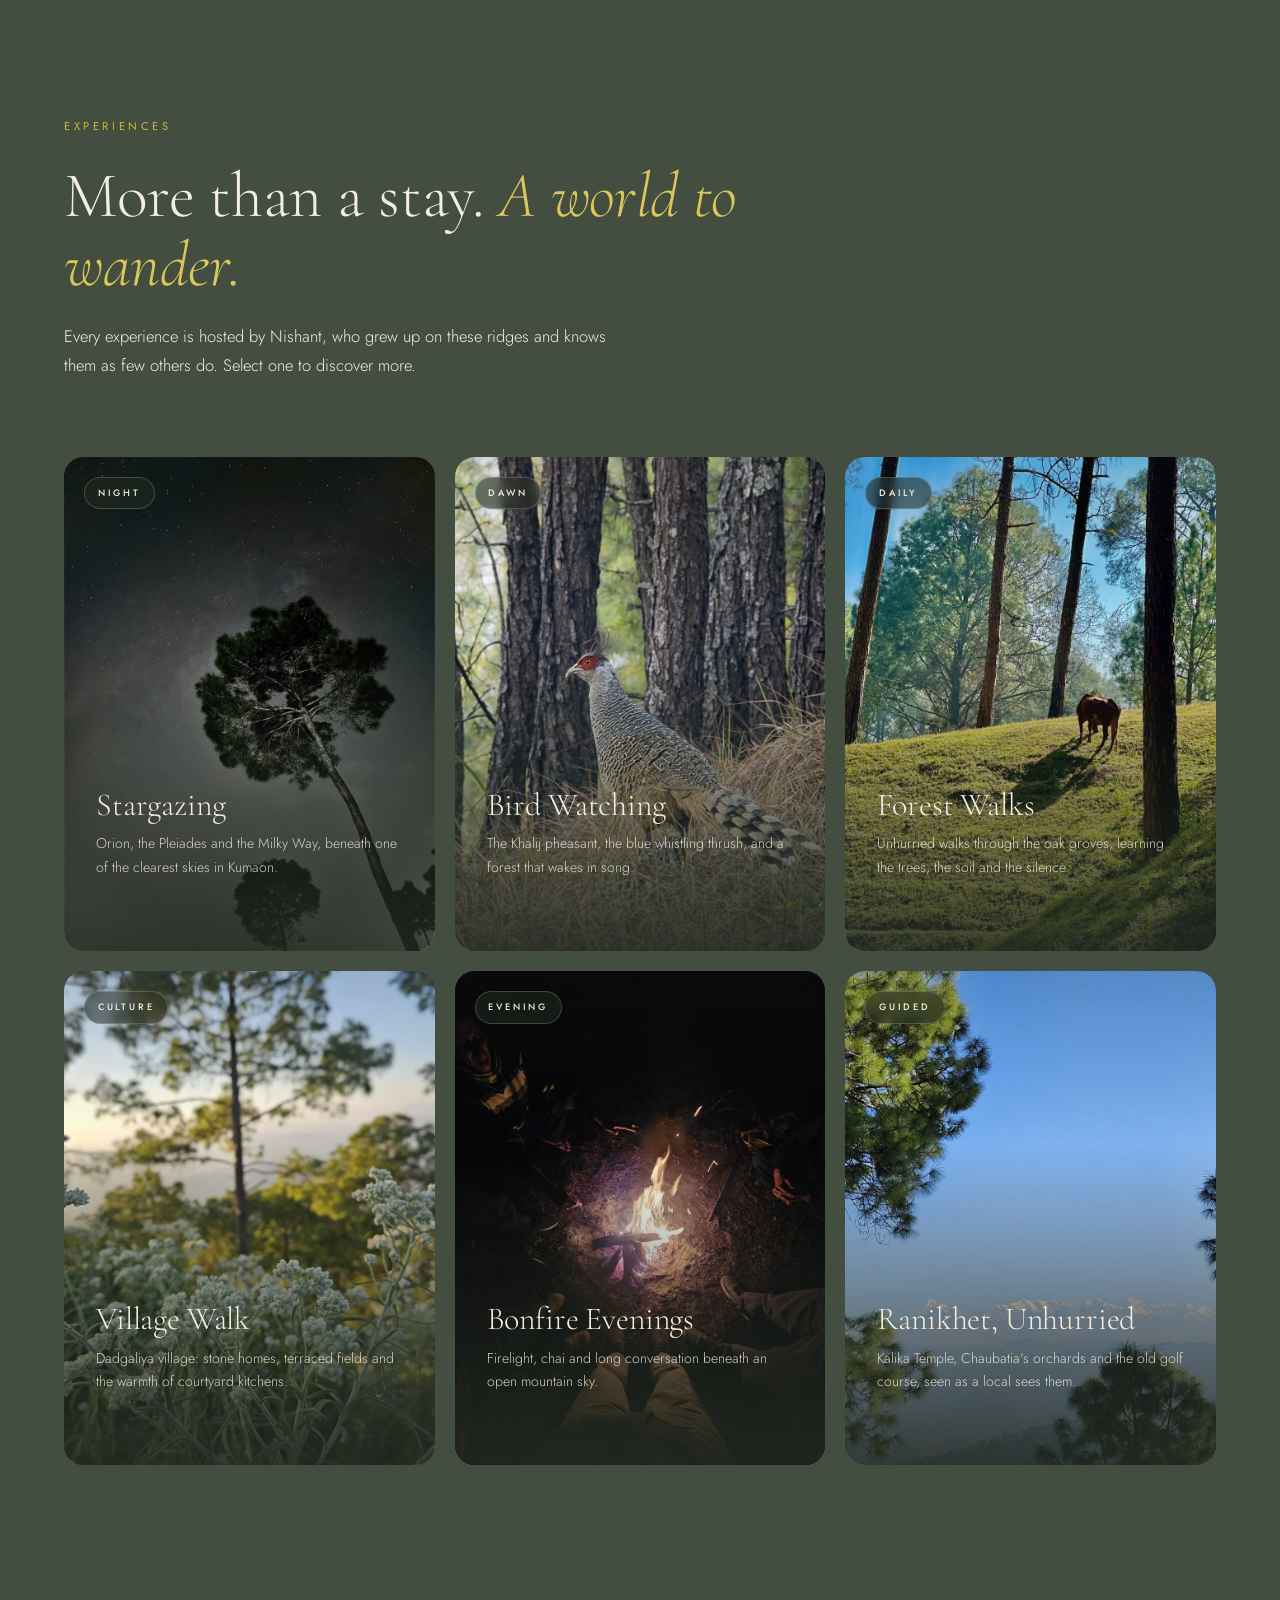
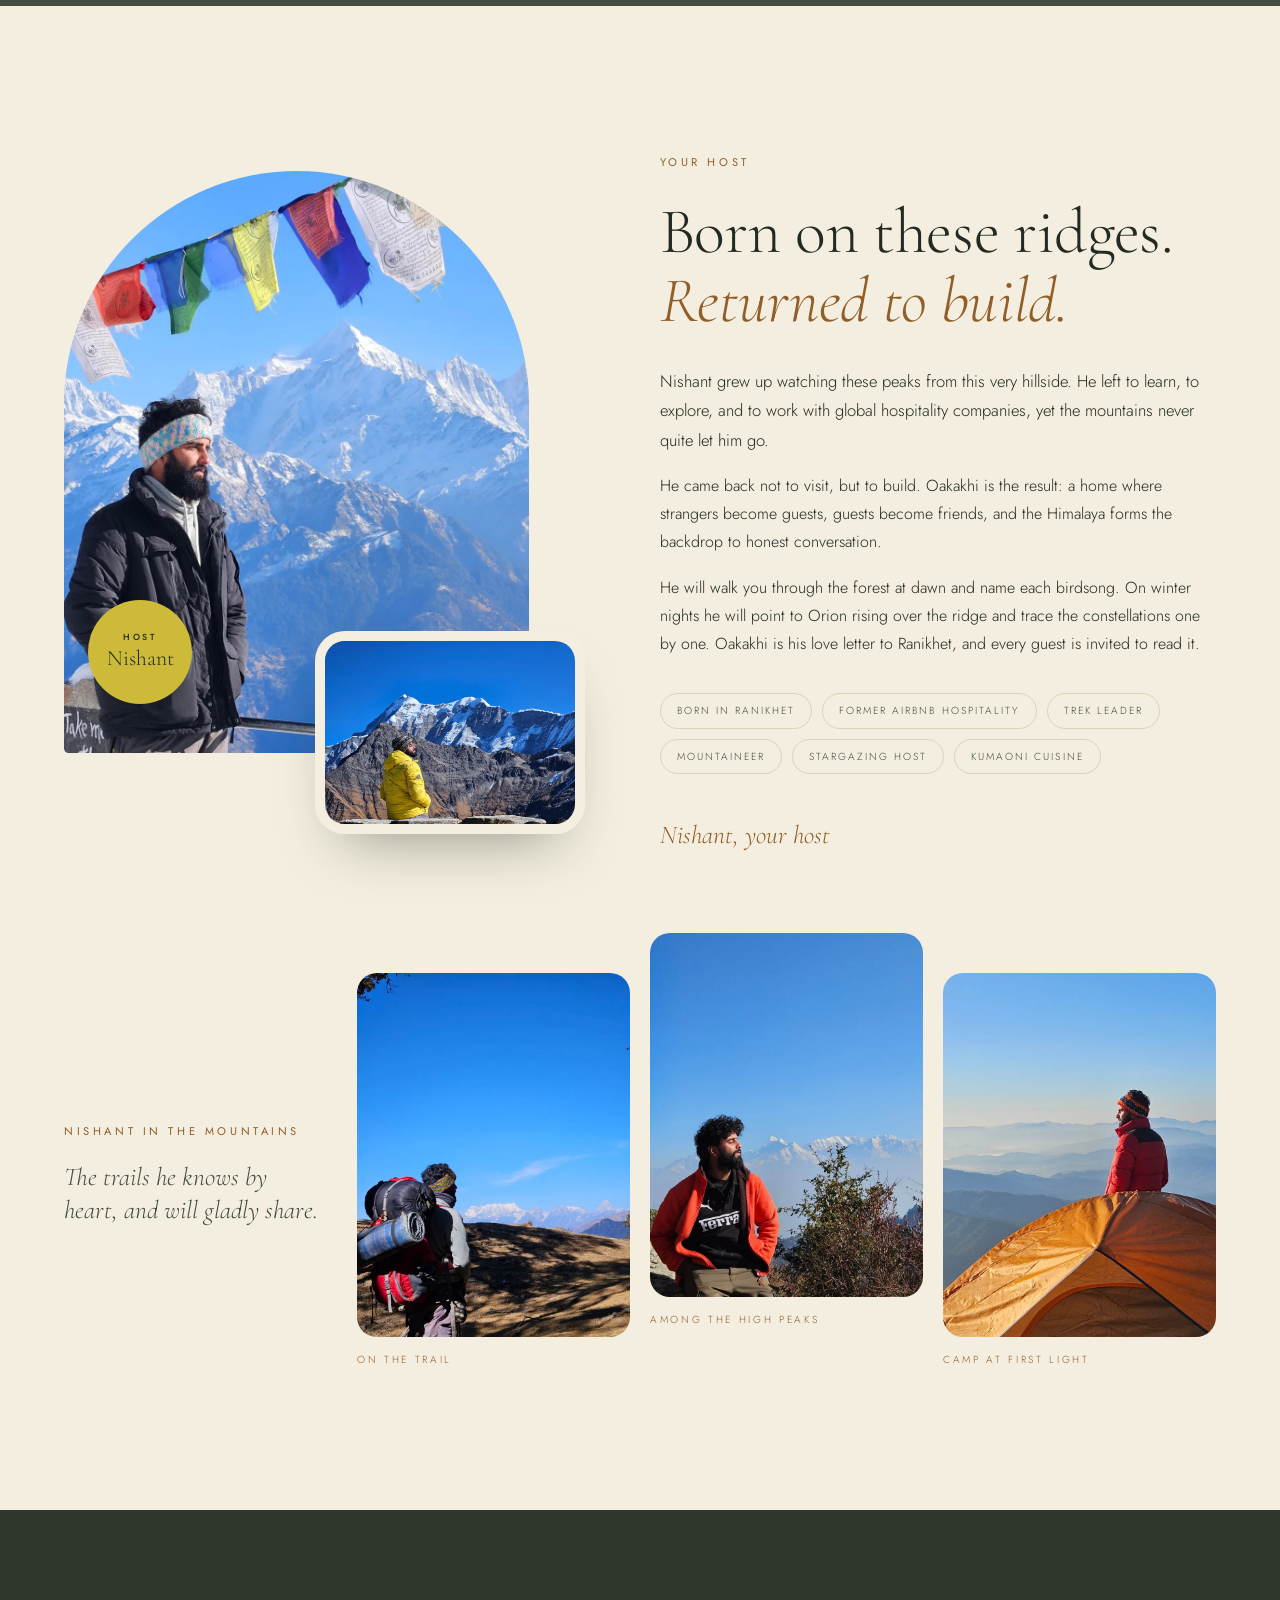
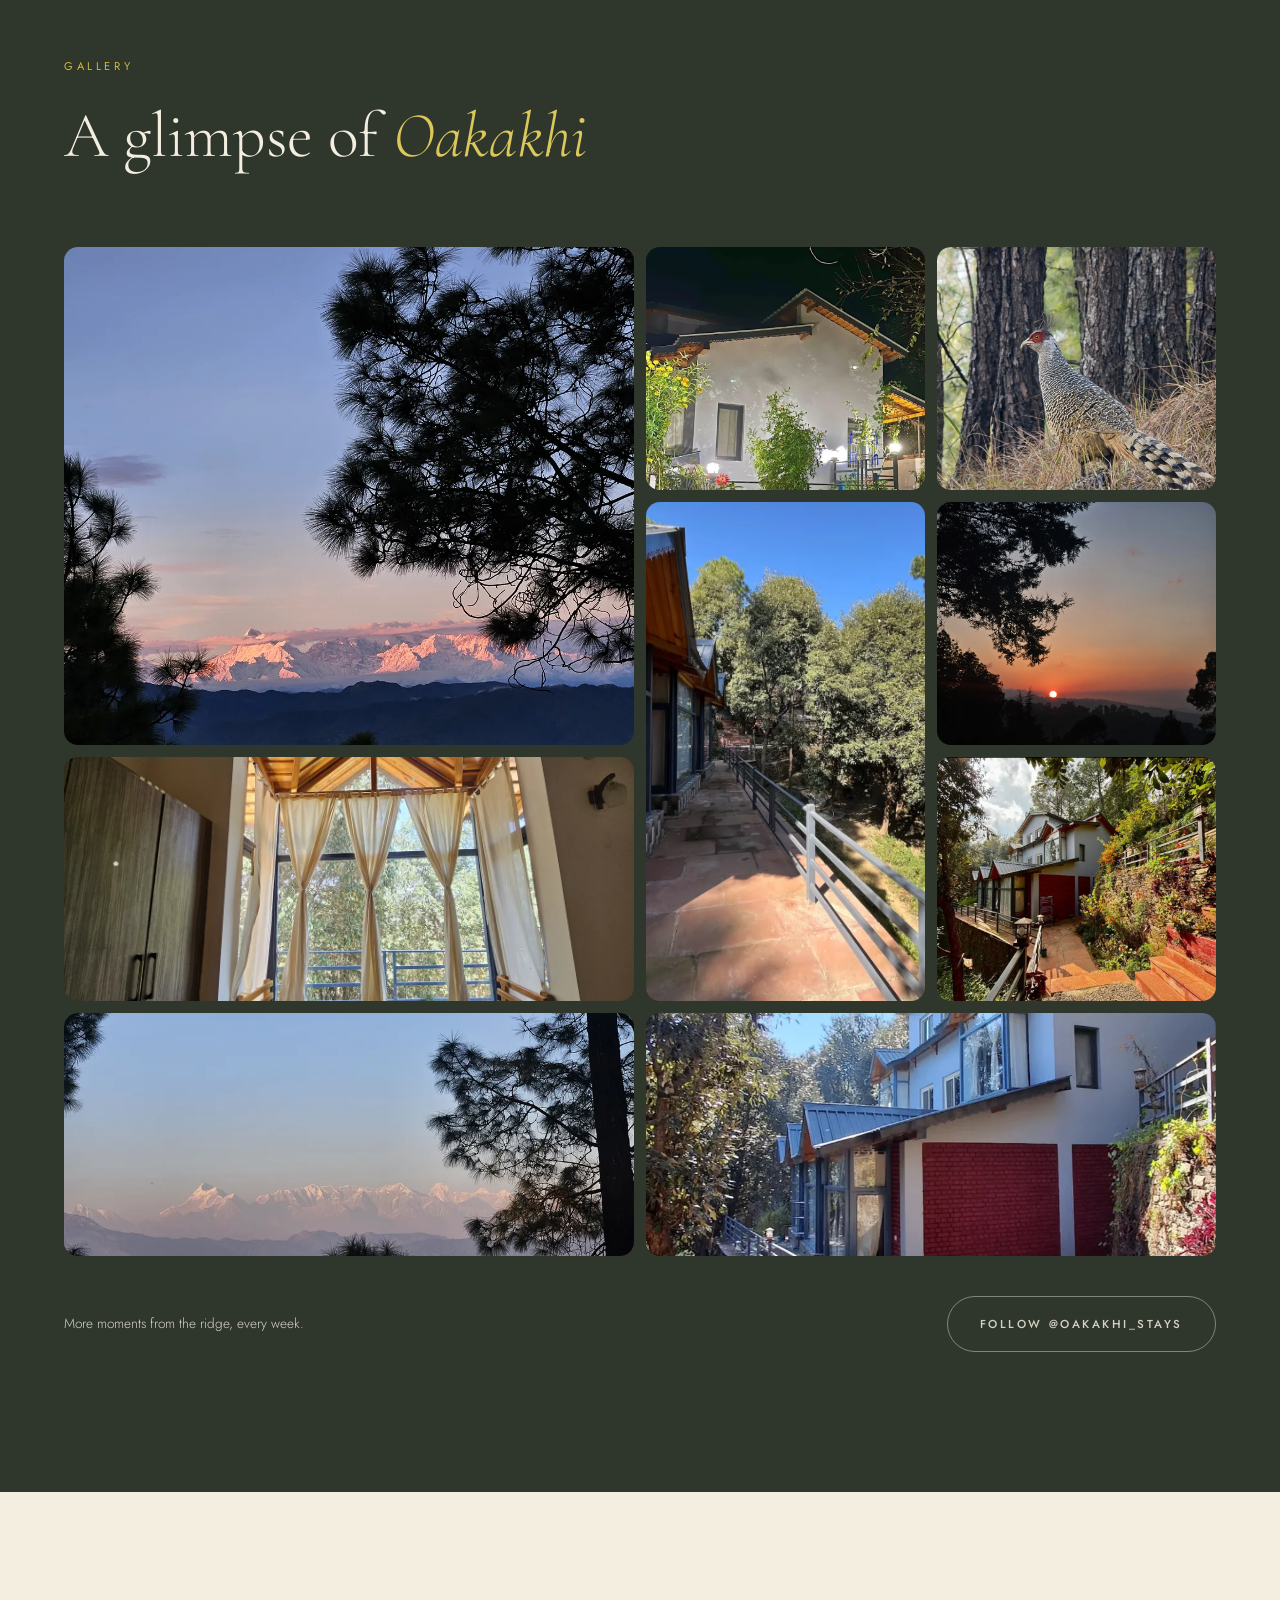
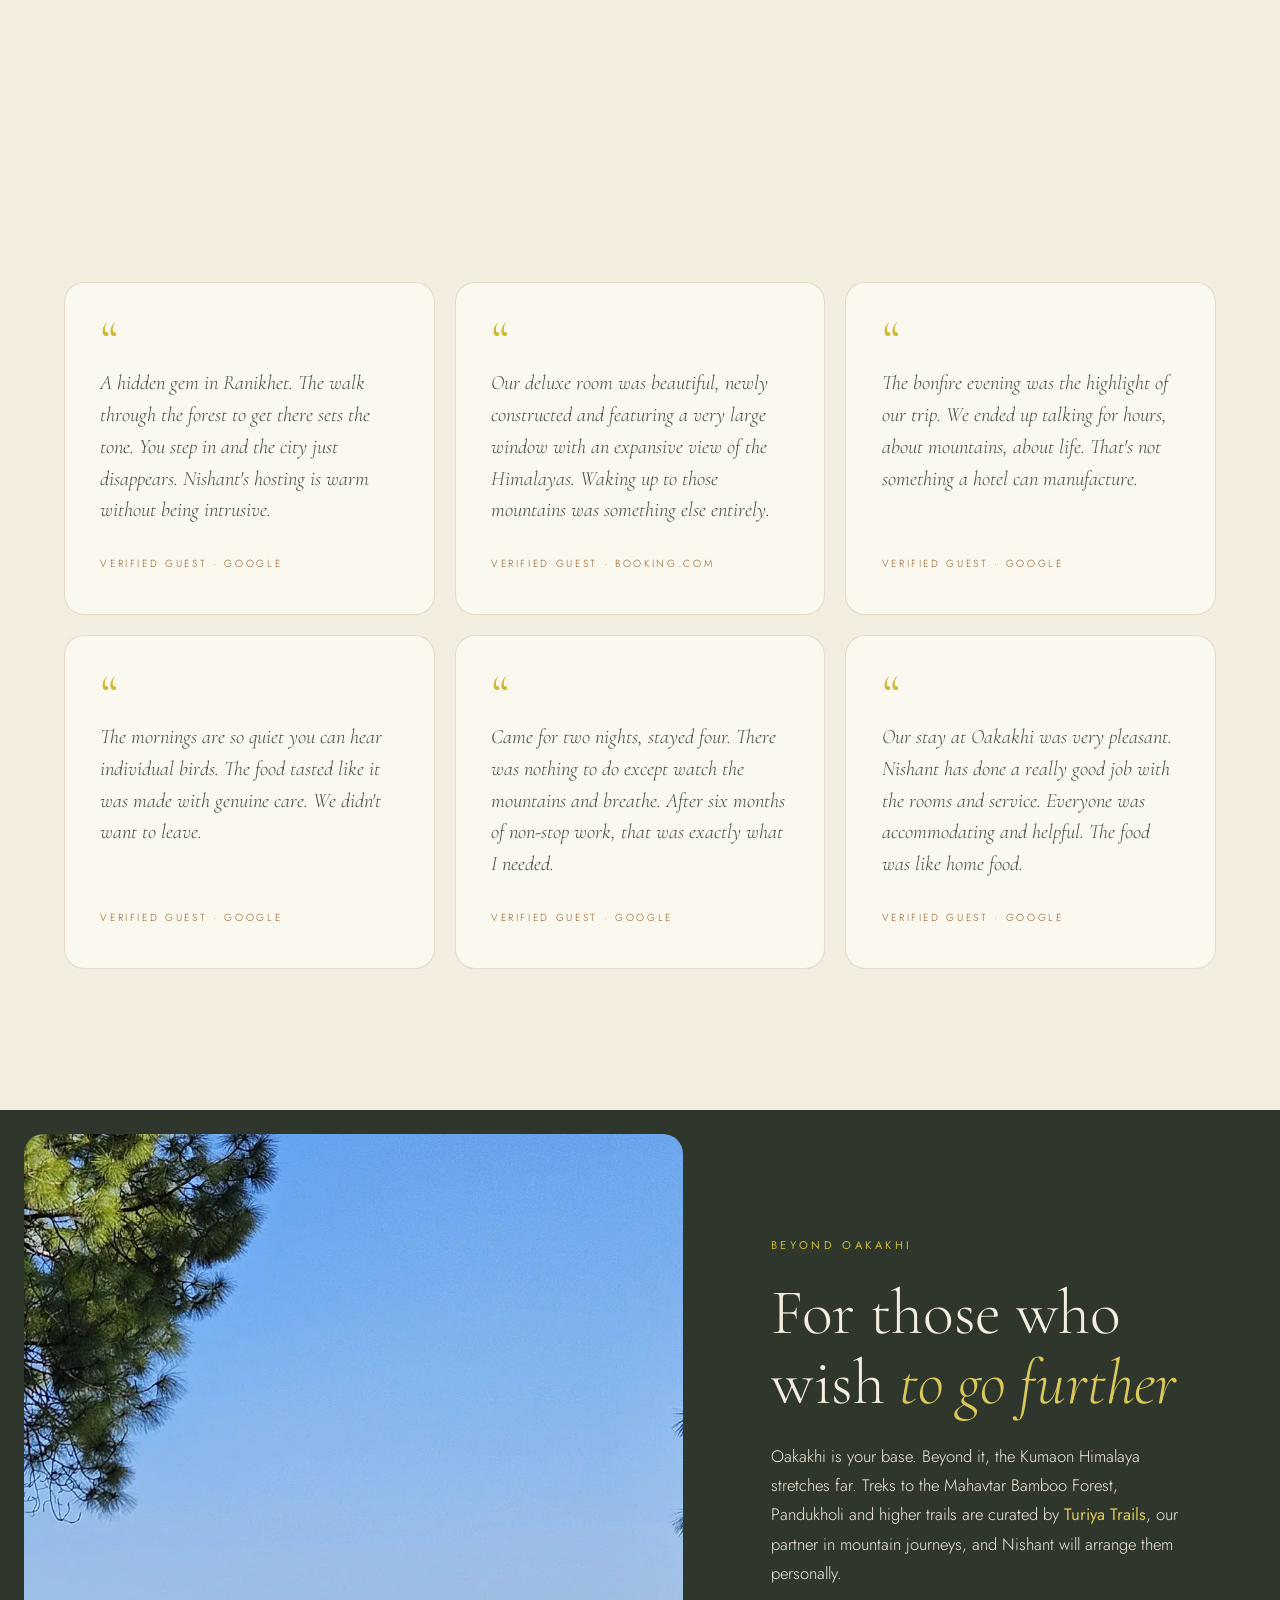
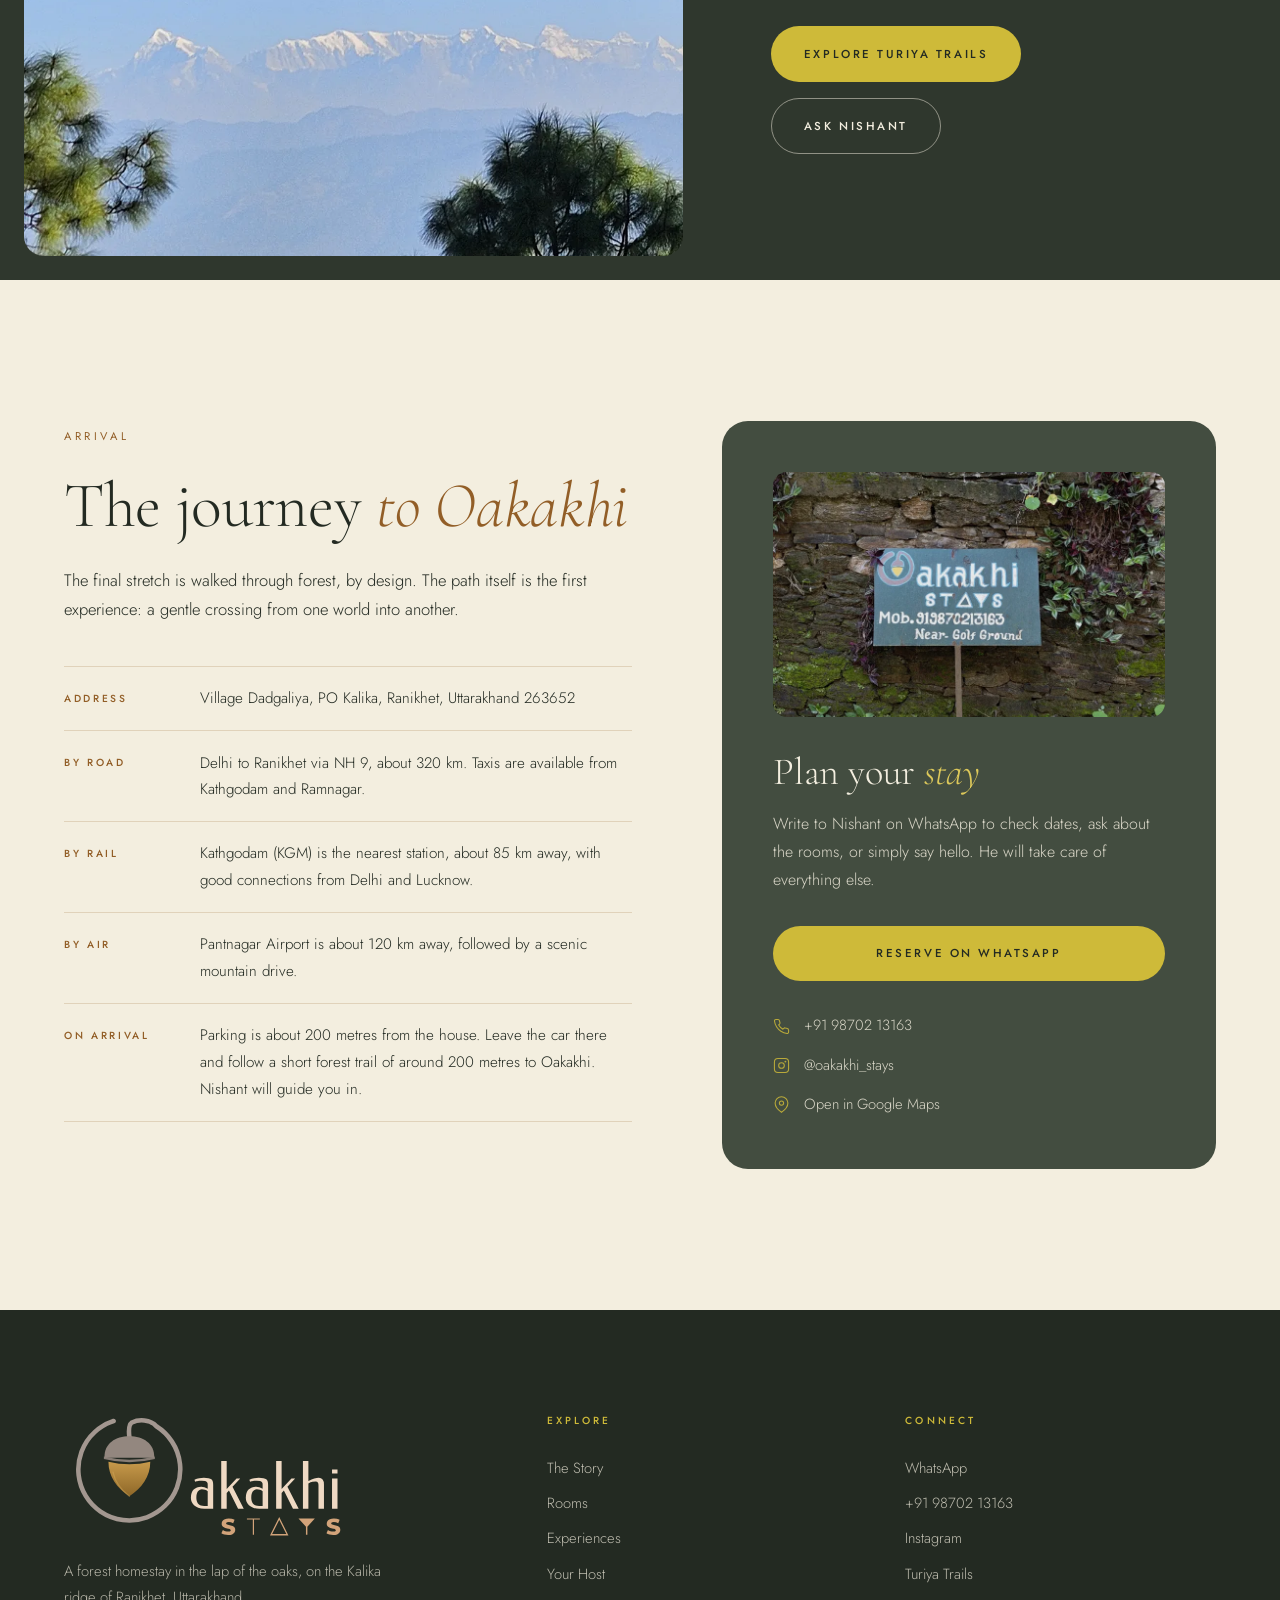
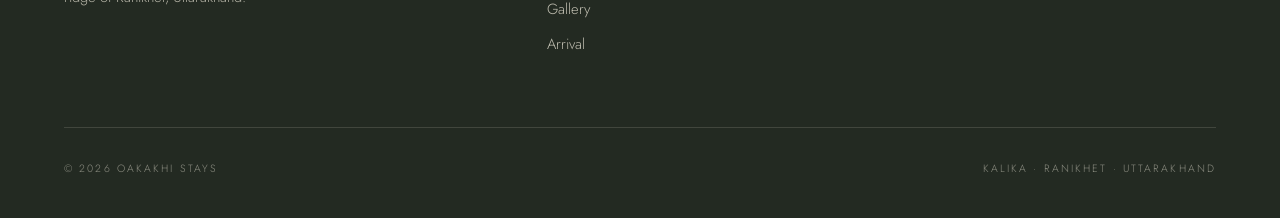
==== commit b8963387: "Add the redrawn Oakakhi logo Rebuild the acorn and ring mark and the wordmark as crisp vectors from " ====
--- a/index.html
+++ b/index.html
@@ -13,7 +13,8 @@
 <meta property="og:image" content="https://oakakhistays.com/assets/img/og.jpg">
 <meta property="og:url" content="https://oakakhistays.com/">
 <meta name="twitter:card" content="summary_large_image">
-<link rel="icon" href="data:image/svg+xml,%3Csvg xmlns='http://www.w3.org/2000/svg' viewBox='0 0 64 64'%3E%3Crect width='64' height='64' rx='14' fill='%23434D40'/%3E%3Ctext x='32' y='44' font-family='Georgia,serif' font-size='36' text-anchor='middle' fill='%23CEBA39'%3EO%3C/text%3E%3C/svg%3E">
+<link rel="icon" type="image/svg+xml" href="assets/brand/favicon.svg">
+<link rel="apple-touch-icon" href="assets/brand/apple-touch-icon.png">
 <link rel="preconnect" href="https://fonts.googleapis.com">
 <link rel="preconnect" href="https://fonts.gstatic.com" crossorigin>
 <link href="https://fonts.googleapis.com/css2?family=Cormorant+Garamond:ital,wght@0,300;0,400;0,500;1,300;1,400&family=Jost:wght@300;400;500&display=swap" rel="stylesheet">
@@ -66,6 +67,9 @@
 .nav{position:fixed;inset:0 0 auto 0;z-index:50;display:flex;align-items:center;justify-content:space-between;padding:1.6rem var(--gutter);color:var(--cream);transition:background .5s var(--ease),padding .5s var(--ease),box-shadow .5s}
 .nav.scrolled{background:rgba(47,55,45,.94);backdrop-filter:blur(10px);-webkit-backdrop-filter:blur(10px);padding-top:1rem;padding-bottom:1rem;box-shadow:0 1px 0 var(--line-dark)}
 .wordmark{font-family:var(--serif);font-size:1.7rem;font-weight:400;letter-spacing:.04em;text-decoration:none;line-height:1}
+.wordmark img{height:70px;width:auto;display:block;transition:height .5s var(--ease)}
+.nav.scrolled .wordmark img{height:54px}
+.footer-logo{height:clamp(96px,10vw,128px);width:auto}
 .wordmark small{display:block;font-family:var(--sans);font-size:.55rem;letter-spacing:.42em;text-transform:uppercase;opacity:.7;margin-top:.35rem}
 .nav-links{display:flex;gap:2.4rem;list-style:none}
 .nav-links a{font-size:.7rem;letter-spacing:.24em;text-transform:uppercase;text-decoration:none;opacity:.85;transition:opacity .3s,color .3s}
@@ -306,6 +310,8 @@
   .nav.open .nav-links{opacity:1;pointer-events:auto}
   .nav .btn{display:none}
   .burger{display:block;z-index:2}
+  .wordmark{position:relative;z-index:2}
+  .wordmark img{height:54px}
   .intro,.room,.host,.reach,.beyond,.ep-intro{grid-template-columns:1fr}
   .room:nth-of-type(even) .room-media{order:0}
   .collage{padding:0 0 30% 10%}
@@ -355,7 +361,7 @@
 
 <!-- NAVIGATION -->
 <nav class="nav" id="nav" aria-label="Main">
-  <a href="#top" class="wordmark" aria-label="Oakakhi Stays, home">Oakakhi<small>Stays · Ranikhet</small></a>
+  <a href="#top" class="wordmark" aria-label="Oakakhi Stays, home"><img src="assets/brand/oakakhi-logo-light.svg" alt="Oakakhi Stays" width="190" height="72"></a>
   <ul class="nav-links" id="nav-links">
     <li><a href="#story">The Story</a></li>
     <li><a href="#rooms">Rooms</a></li>
@@ -627,7 +633,7 @@
 <footer class="site-footer">
   <div class="footer-top">
     <div>
-      <div class="footer-word">Oakakhi<br><em>Stays</em></div>
+      <img class="footer-logo" src="assets/brand/oakakhi-logo-light.svg" alt="Oakakhi Stays" width="320" height="122" loading="lazy">
       <p>A forest homestay in the lap of the oaks, on the Kalika ridge of Ranikhet, Uttarakhand.</p>
     </div>
     <div class="footer-col">
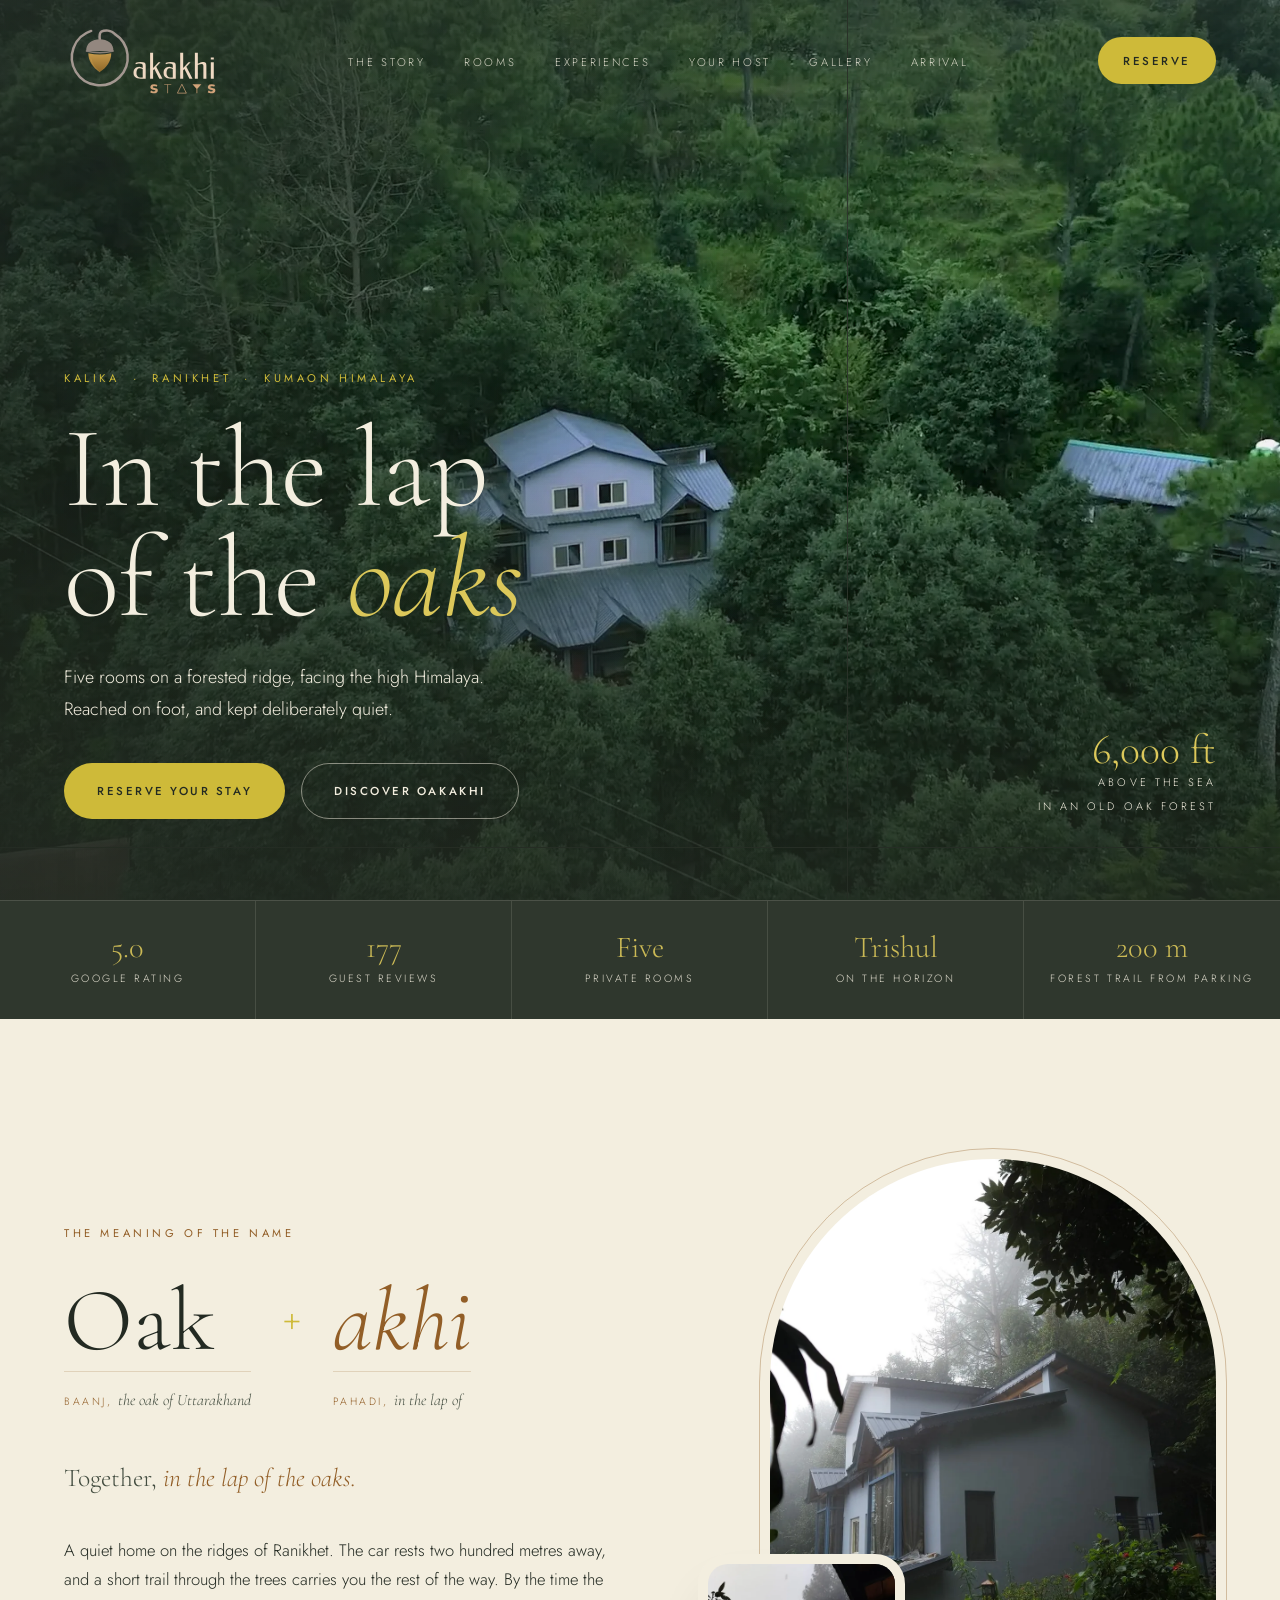
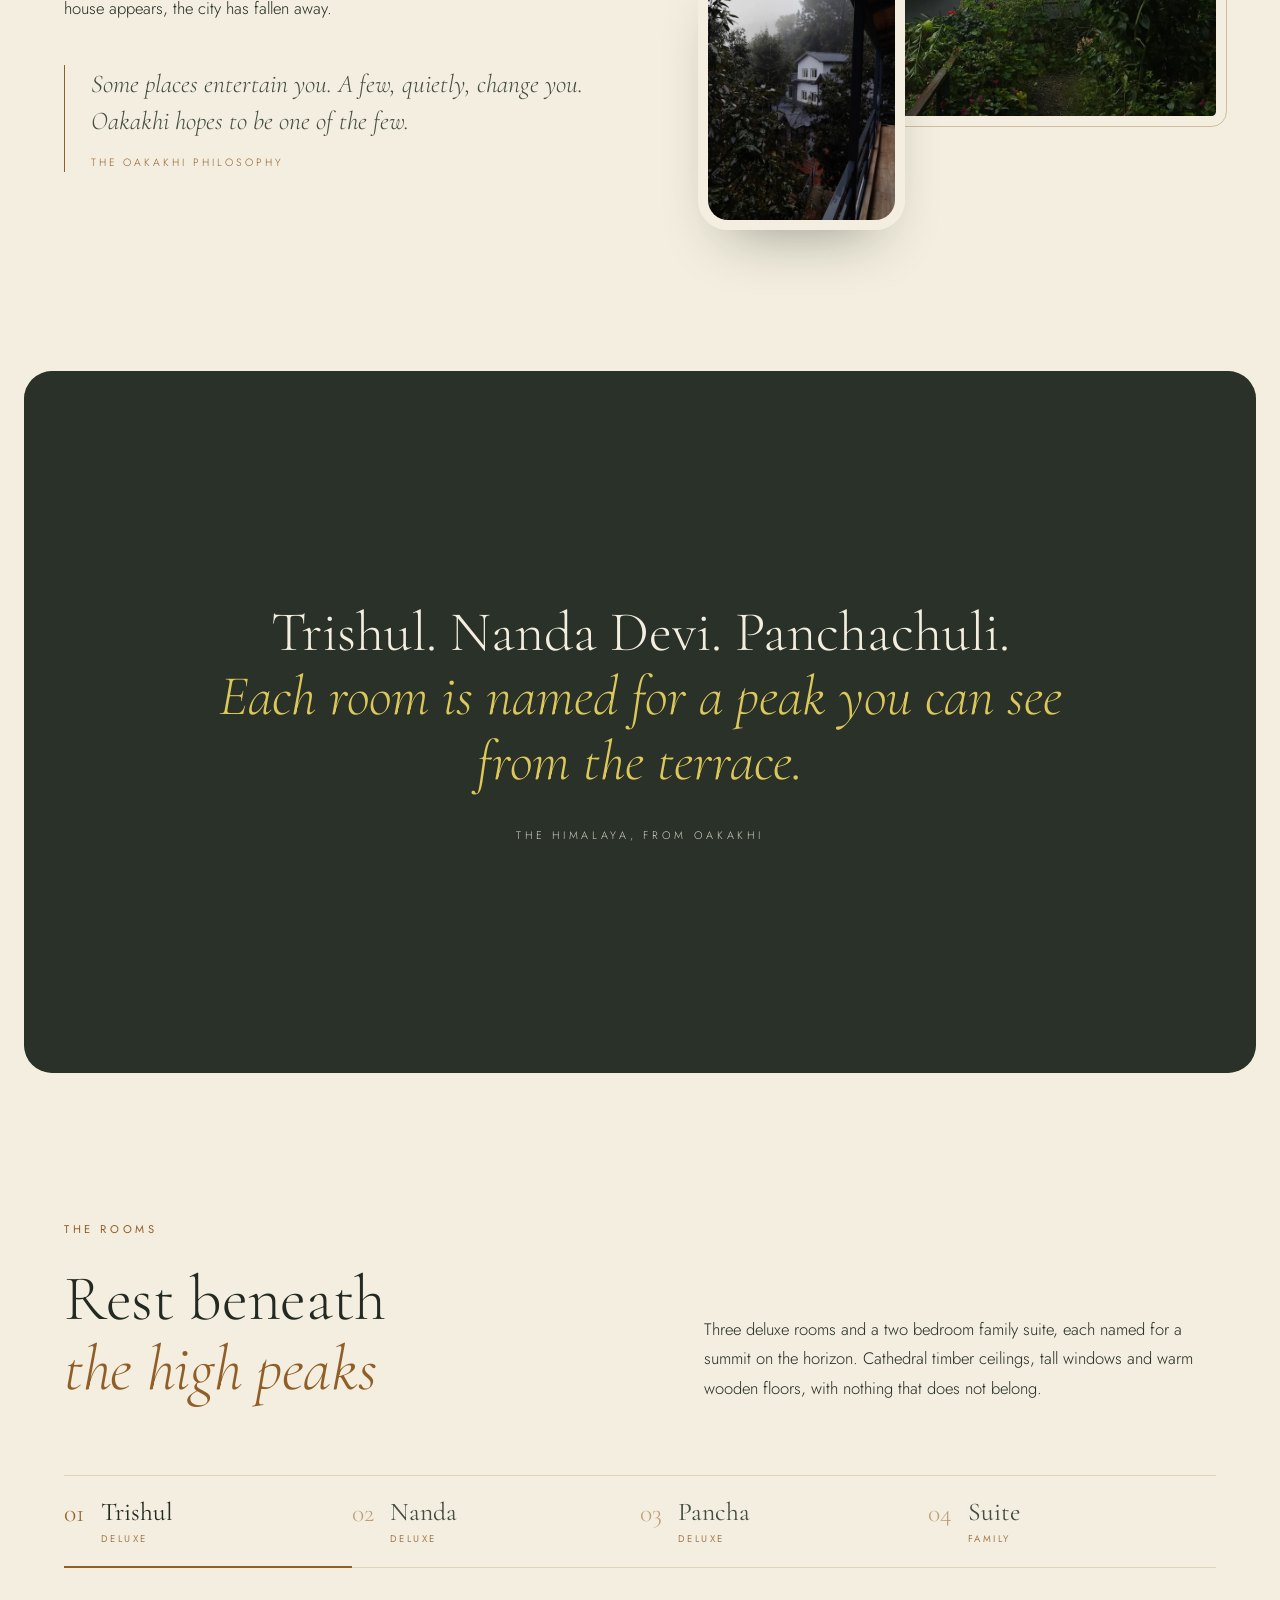
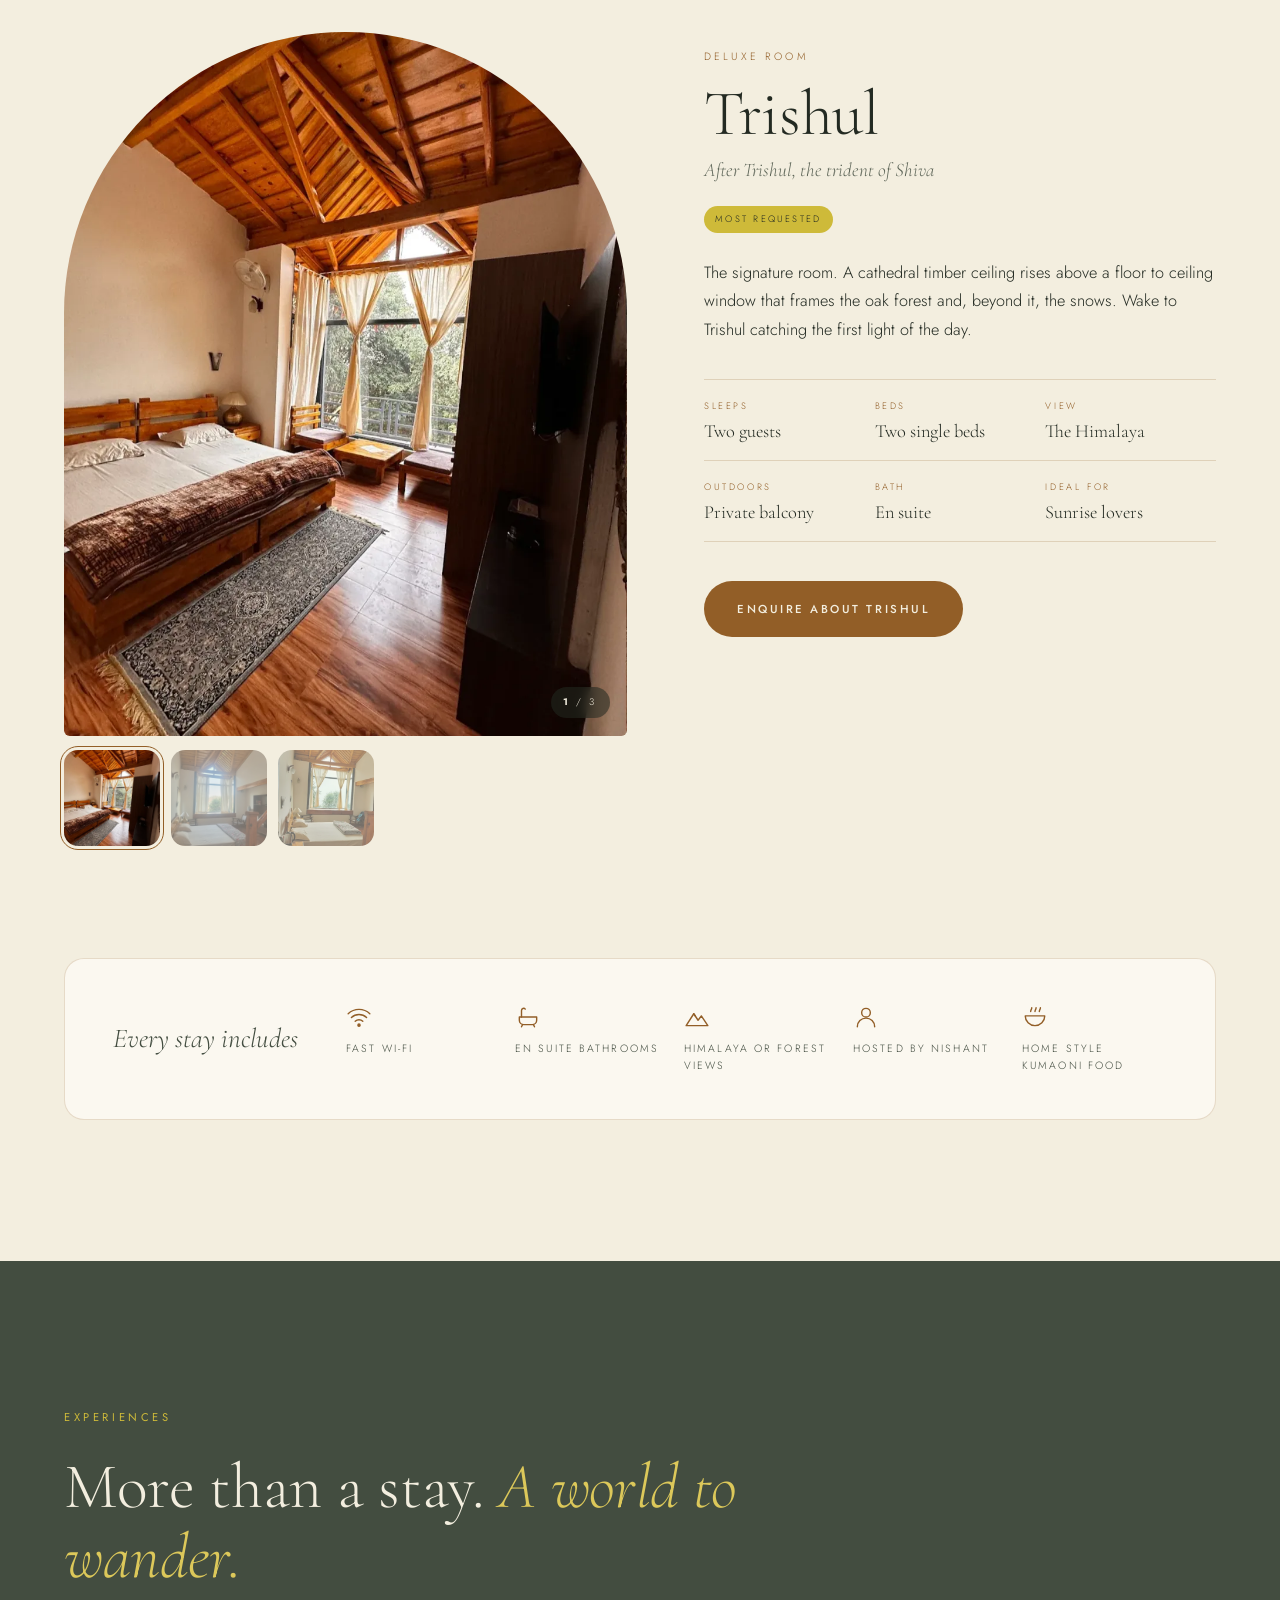
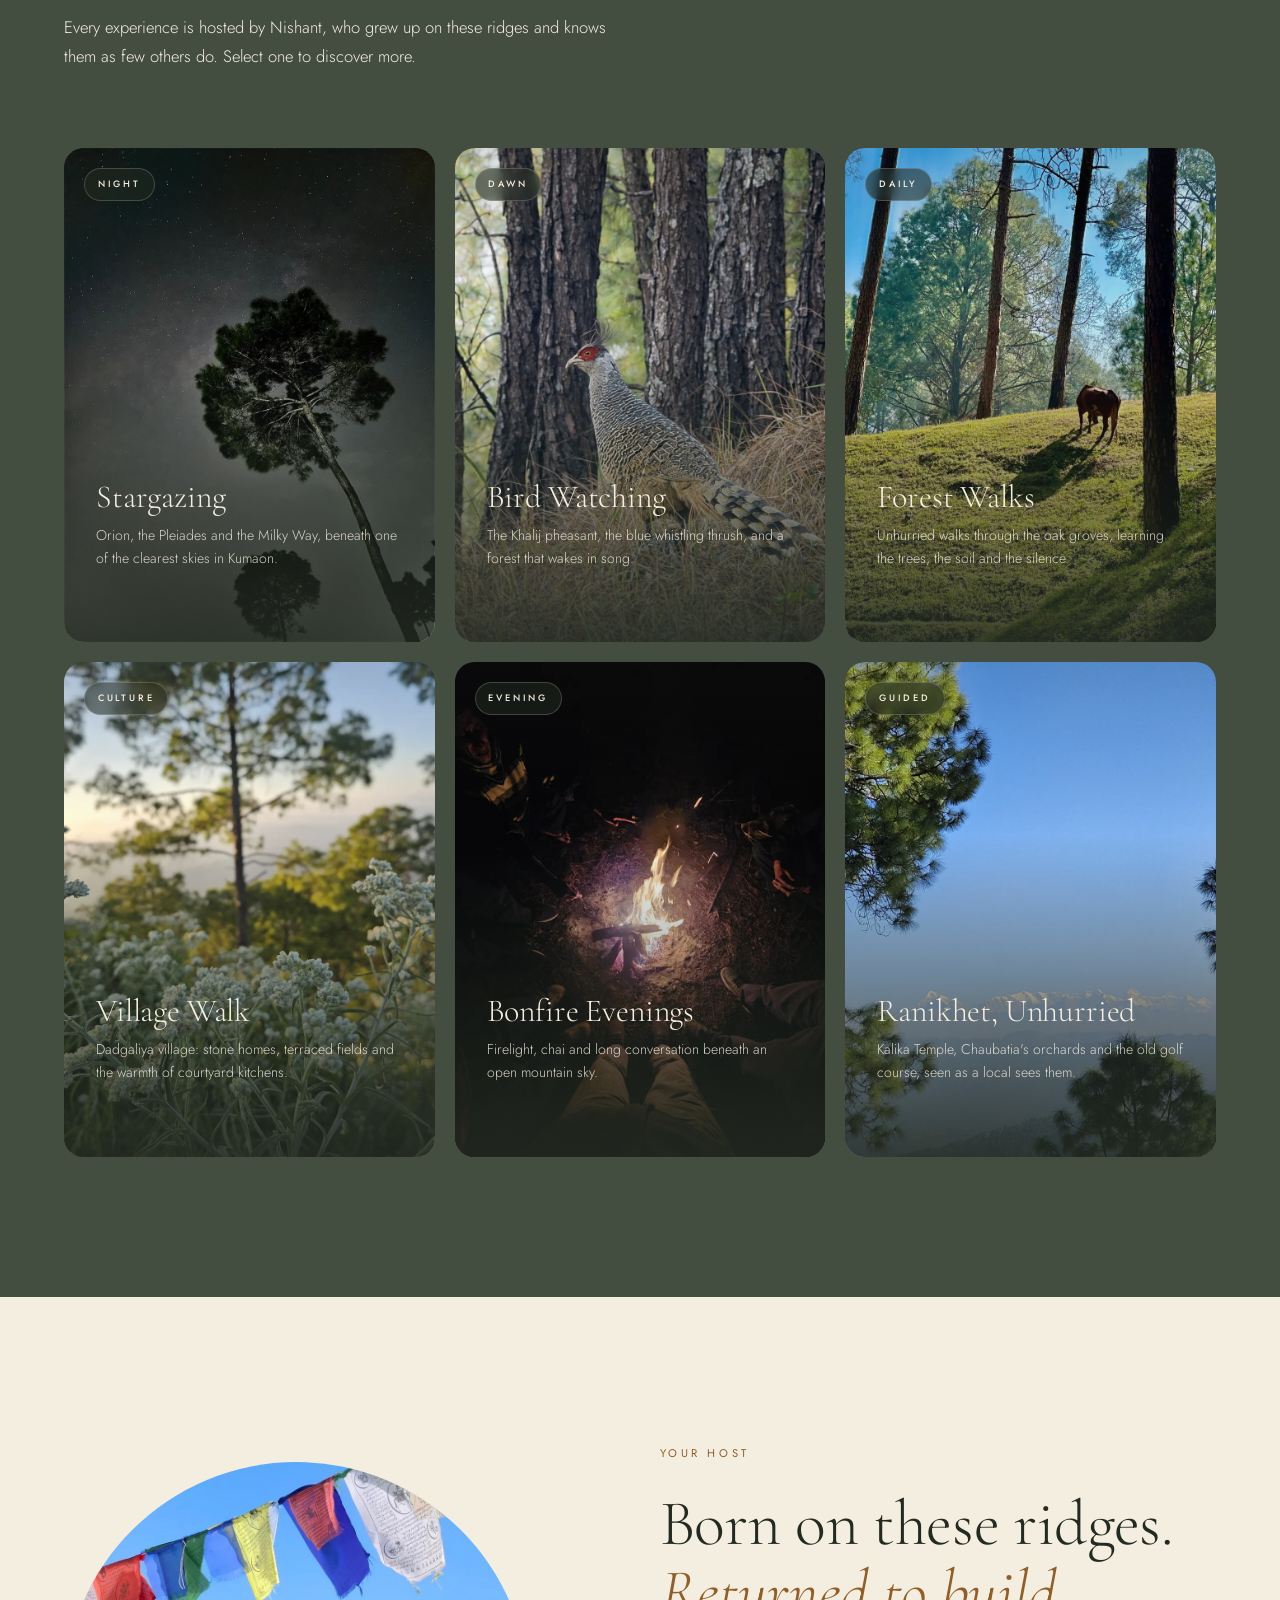
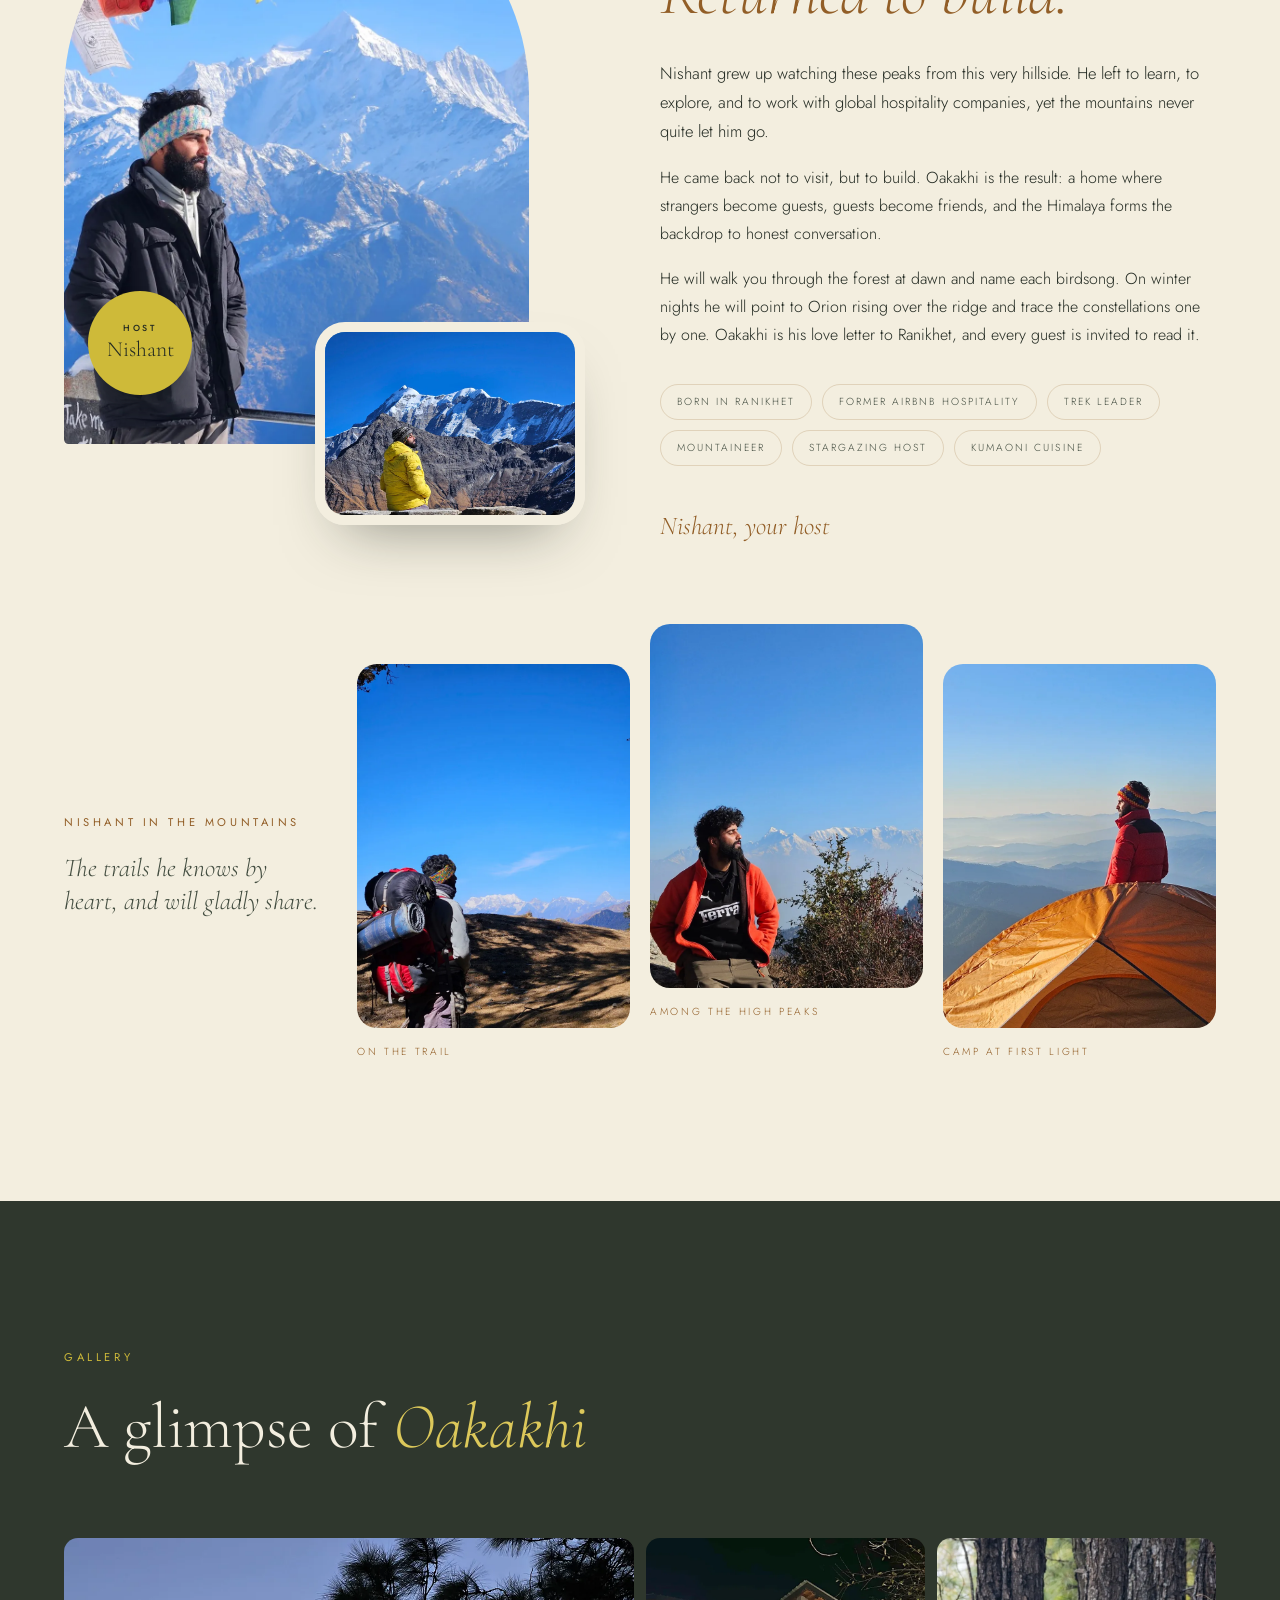
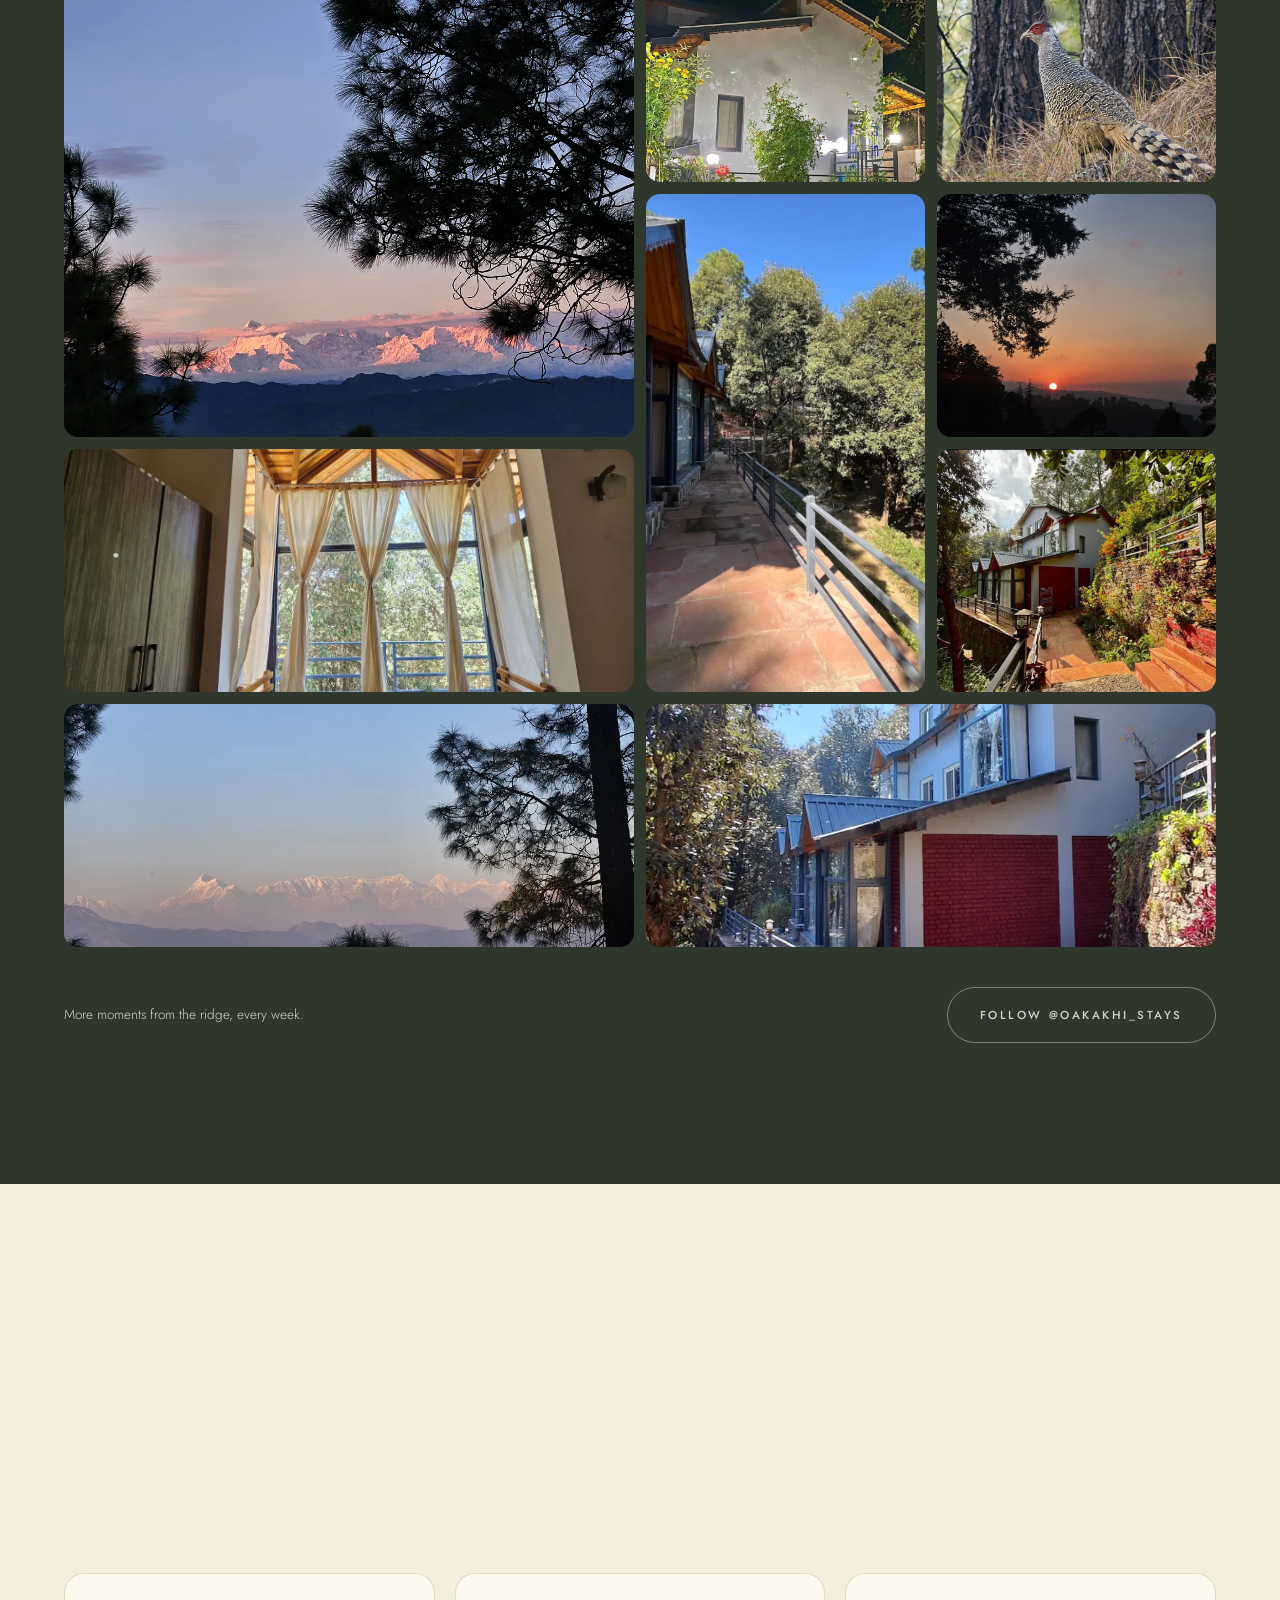
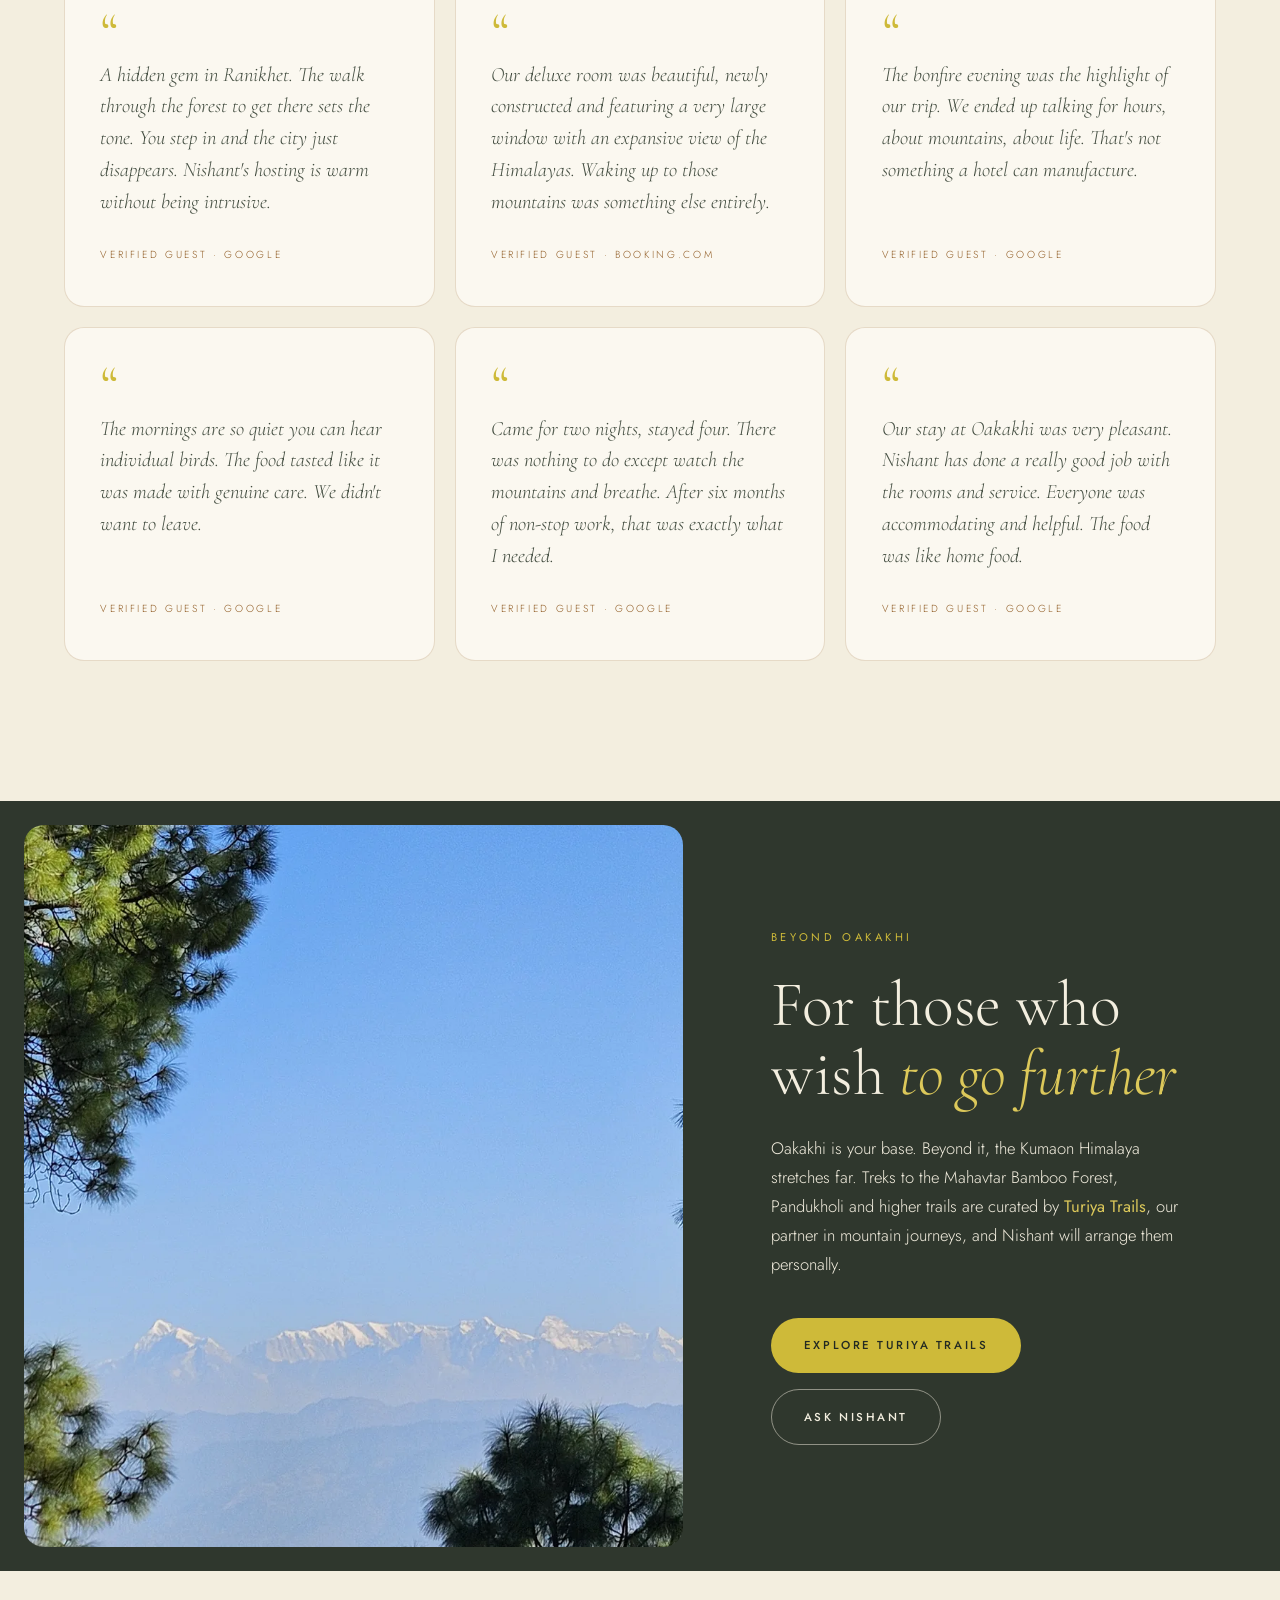
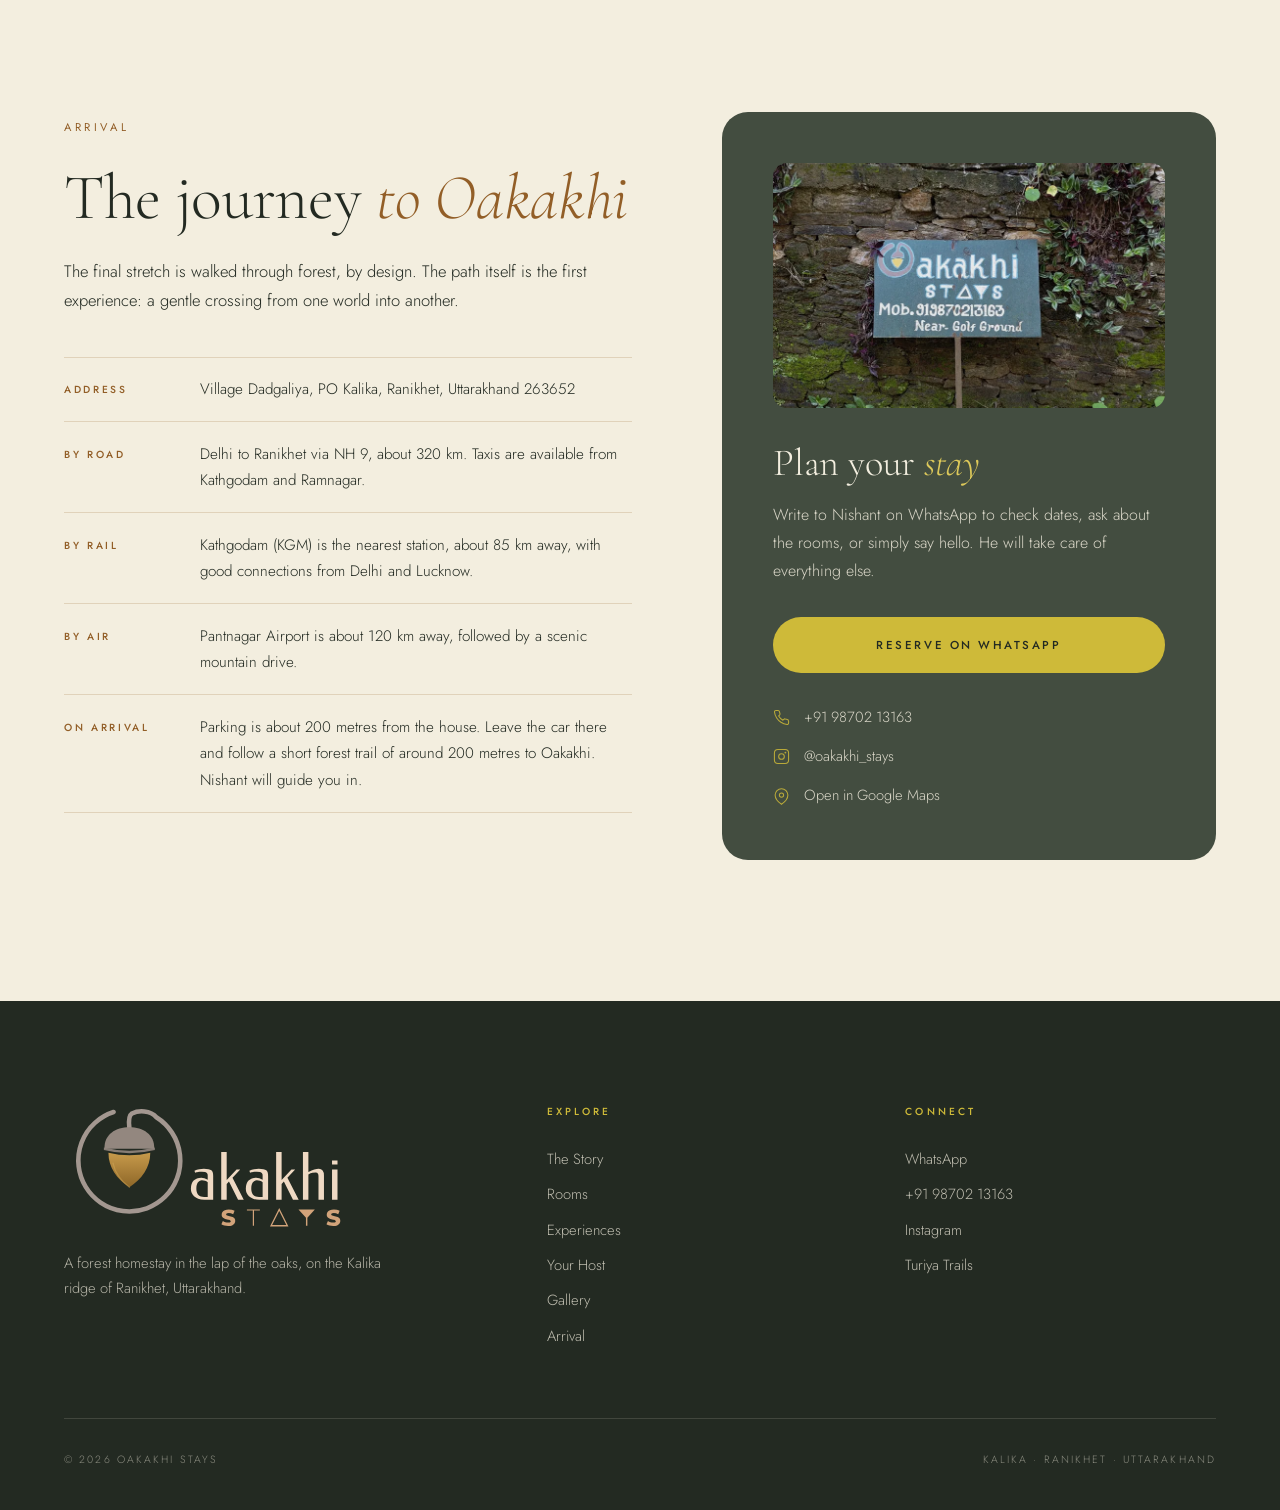
==== commit 96478dbd: "Redesign the rooms as a tabbed showcase Room tabs with a photo gallery per room, a facts grid (sleep" ====
--- a/index.html
+++ b/index.html
@@ -163,6 +163,63 @@
 .amenities li{font-size:.7rem;letter-spacing:.18em;text-transform:uppercase;color:var(--oak);display:flex;align-items:center;gap:.6rem}
 .amenities li::before{content:'';width:4px;height:4px;border-radius:50%;background:var(--leaf)}
 .badge{border-radius:999px;display:inline-block;margin-left:.8rem;vertical-align:middle;font-family:var(--sans);font-size:.58rem;letter-spacing:.24em;text-transform:uppercase;background:var(--leaf);color:var(--oak-ink);padding:.35rem .7rem}
+
+
+/* ---------- rooms (tabbed showcase) ---------- */
+.rooms-head{max-width:1240px;margin:0 auto clamp(3rem,6vw,4.5rem);display:grid;grid-template-columns:1.1fr 1fr;gap:clamp(2rem,6vw,6rem);align-items:end}
+.rooms-head h2{margin-top:1.4rem;text-wrap:balance}
+.rooms-head .lead{text-wrap:pretty}
+.rooms-tabs{max-width:1240px;margin:0 auto;display:grid;grid-template-columns:repeat(4,1fr);border-top:1px solid var(--line-light)}
+.rt{background:none;border:0;border-bottom:1px solid var(--line-light);padding:1.4rem .5rem 1.3rem 0;text-align:left;cursor:pointer;display:grid;grid-template-columns:auto 1fr;grid-template-rows:auto auto;column-gap:1rem;font-family:var(--sans);color:var(--oak);position:relative;transition:color .4s}
+.rt::after{content:'';position:absolute;left:0;bottom:-1px;height:2px;width:0;background:var(--wood);transition:width .6s var(--ease)}
+.rt[aria-selected="true"]::after{width:100%}
+.rt-no{grid-row:1/3;font-family:var(--serif);font-size:1.6rem;font-weight:300;line-height:1;color:var(--wood);opacity:.55;padding-top:.15rem}
+.rt-name{font-family:var(--serif);font-size:clamp(1.35rem,2vw,1.75rem);line-height:1.1}
+.rt-sub{font-size:.6rem;letter-spacing:.26em;text-transform:uppercase;color:var(--wood);opacity:.8;margin-top:.35rem}
+.rt[aria-selected="true"] .rt-no{opacity:1}
+.rt:hover .rt-name,.rt[aria-selected="true"] .rt-name{color:var(--oak-ink)}
+.rt:focus-visible{outline:2px solid var(--wood);outline-offset:4px}
+.rooms-panels{max-width:1240px;margin:clamp(2.5rem,5vw,4rem) auto 0}
+.rp[hidden]{display:none}
+.rp{display:grid;grid-template-columns:1.1fr 1fr;gap:clamp(2.5rem,6vw,6rem);align-items:start;animation:rpIn .8s var(--ease)}
+@keyframes rpIn{from{opacity:0;transform:translateY(14px)}to{opacity:1;transform:none}}
+.rp-main{position:relative;border-radius:var(--arch);overflow:hidden;transform:translateZ(0)}
+.rp-main img{width:100%;aspect-ratio:4/5;object-fit:cover;transition:opacity .45s var(--ease)}
+.rp-main img.fading{opacity:0}
+.rp-count{position:absolute;right:1.1rem;bottom:1.1rem;font-size:.6rem;letter-spacing:.26em;color:var(--cream);background:rgba(35,42,34,.55);backdrop-filter:blur(6px);-webkit-backdrop-filter:blur(6px);padding:.45rem .8rem;border-radius:999px}
+.rp-thumbs{display:flex;gap:.7rem;margin-top:.9rem}
+.rp-thumb{flex:1;max-width:96px;aspect-ratio:1;border:0;padding:0;border-radius:var(--r-sm);overflow:hidden;cursor:pointer;opacity:.55;outline:1px solid transparent;outline-offset:3px;transition:opacity .3s,outline-color .3s}
+.rp-thumb img{width:100%;height:100%;object-fit:cover}
+.rp-thumb:hover{opacity:.85}
+.rp-thumb.on{opacity:1;outline-color:var(--wood)}
+.rp-info{position:sticky;top:7rem;padding-top:1rem}
+.rp-type{font-size:.66rem;letter-spacing:.3em;text-transform:uppercase;color:var(--wood)}
+.rp-info h3{font-size:clamp(2.8rem,5vw,4.2rem);margin:.8rem 0 .4rem}
+.rp-meaning{font-family:var(--serif);font-style:italic;font-size:1.2rem;color:var(--oak);opacity:.85}
+.rp-info .badge{margin:1.1rem 0 0}
+.rp-desc{margin:1.6rem 0 2.2rem;font-size:1.02rem;max-width:32rem}
+.rp-facts{display:grid;grid-template-columns:repeat(3,1fr);border-top:1px solid var(--line-light);margin-bottom:2.4rem}
+.rp-facts div{padding:1.1rem 1rem 1.1rem 0;border-bottom:1px solid var(--line-light)}
+.rp-facts dt{font-size:.58rem;letter-spacing:.28em;text-transform:uppercase;color:var(--wood);margin-bottom:.35rem}
+.rp-facts dd{font-family:var(--serif);font-size:1.15rem;color:var(--oak-ink);line-height:1.25}
+.includes{max-width:1240px;margin:clamp(5rem,9vw,7rem) auto 0;padding:clamp(2rem,4vw,2.8rem) clamp(1.5rem,4vw,3rem);background:var(--paper);border:1px solid var(--line-light);border-radius:var(--r);display:grid;grid-template-columns:auto 1fr;gap:2rem 3rem;align-items:center}
+.includes h4{font-family:var(--serif);font-weight:300;font-size:1.7rem;color:var(--oak);font-style:italic}
+.includes ul{list-style:none;display:grid;grid-template-columns:repeat(5,1fr);gap:1.5rem}
+.includes li{display:flex;flex-direction:column;gap:.7rem;font-size:.66rem;letter-spacing:.2em;text-transform:uppercase;color:var(--oak);line-height:1.6}
+.includes svg{width:26px;height:26px;color:var(--wood)}
+@media (max-width:900px){
+  .rooms-head,.rp{grid-template-columns:1fr}
+  .rp-info{position:static}
+  .includes{grid-template-columns:1fr}
+  .includes ul{grid-template-columns:repeat(3,1fr)}
+}
+@media (max-width:760px){
+  .rooms-tabs{display:flex;overflow-x:auto;scrollbar-width:none;margin-right:calc(var(--gutter) * -1);scroll-snap-type:x mandatory}
+  .rooms-tabs::-webkit-scrollbar{display:none}
+  .rt{flex:0 0 46%;scroll-snap-align:start}
+  .rp-facts{grid-template-columns:1fr 1fr}
+  .includes ul{grid-template-columns:1fr 1fr}
+}
 
 /* ---------- experiences ---------- */
 .exp-grid{display:grid;grid-template-columns:repeat(3,1fr);gap:1.25rem}
@@ -441,64 +498,81 @@
 </div>
 
 <!-- ROOMS -->
-<section class="light" id="rooms">
-  <div class="section-head center reveal">
-    <span class="eyebrow">The Rooms</span>
-    <h2>Five rooms, <em>each named for a peak</em></h2>
-    <p class="lead">Cathedral timber ceilings, tall windows, warm wooden floors, and nothing that does not belong. Each room takes its name from a summit on the horizon, a gentle reminder every morning of exactly where you are.</p>
-  </div>
-
-  <article class="room">
-    <div class="room-media reveal"><img src="assets/img/room-trishul.webp" alt="The Trishul room, with a cathedral timber ceiling and a wall of windows" loading="lazy"></div>
-    <div class="reveal r2">
-      <div class="room-no">01</div>
-      <div class="room-type">Deluxe Room · Mountain View</div>
-      <h3>Trishul <span class="badge">Most requested</span></h3>
-      <p class="room-meaning">After Trishul, the trident of Shiva</p>
-      <p>The signature room. A cathedral timber ceiling rises above a floor to ceiling window that frames the oak forest and, beyond it, the snows. Wake to Trishul catching the first light of the day.</p>
-      <ul class="amenities"><li>Mountain view</li><li>Private balcony</li><li>Two single beds</li><li>En suite bath</li><li>Wi-Fi</li></ul>
-      <a class="link" href="https://wa.me/919870213163?text=Hello%20Nishant%2C%20I%20am%20interested%20in%20the%20Trishul%20room%20at%20Oakakhi." target="_blank" rel="noopener">Enquire about Trishul <span aria-hidden="true">→</span></a>
-    </div>
-  </article>
-
-  <article class="room">
-    <div class="room-media reveal"><img src="assets/img/room-nanda.webp" alt="The Nanda room, warm wooden floors and linen curtains" loading="lazy"></div>
-    <div class="reveal r2">
-      <div class="room-no">02</div>
-      <div class="room-type">Deluxe Room · Forest View</div>
-      <h3>Nanda</h3>
-      <p class="room-meaning">After Nanda Devi, the sacred guardian peak</p>
-      <p>Warm timber floors, soft light through linen curtains, and a stillness that settles the moment you step inside. A room named for the goddess mountain herself.</p>
-      <ul class="amenities"><li>Forest view</li><li>Two single beds</li><li>En suite bath</li><li>Wi-Fi</li></ul>
-      <a class="link" href="https://wa.me/919870213163?text=Hello%20Nishant%2C%20I%20am%20interested%20in%20the%20Nanda%20room%20at%20Oakakhi." target="_blank" rel="noopener">Enquire about Nanda <span aria-hidden="true">→</span></a>
-    </div>
-  </article>
-
-  <article class="room">
-    <div class="room-media reveal"><img src="assets/img/room-pancha.webp" alt="The Pancha room, handcrafted wood and natural light" loading="lazy"></div>
-    <div class="reveal r2">
-      <div class="room-no">03</div>
-      <div class="room-type">Deluxe Room · Garden View</div>
-      <h3>Pancha</h3>
-      <p class="room-meaning">After Panchachuli, the five sacred summits</p>
-      <p>Natural light, handcrafted wood and all the quiet you came for. Simple, intentional and deeply restful.</p>
-      <ul class="amenities"><li>Garden view</li><li>Two single beds</li><li>En suite bath</li><li>Wi-Fi</li></ul>
-      <a class="link" href="https://wa.me/919870213163?text=Hello%20Nishant%2C%20I%20am%20interested%20in%20the%20Pancha%20room%20at%20Oakakhi." target="_blank" rel="noopener">Enquire about Pancha <span aria-hidden="true">→</span></a>
-    </div>
-  </article>
-
-  <article class="room">
-    <div class="room-media reveal"><img src="assets/img/room-suite.webp" alt="The Oakakhi Suite, a lofted two bedroom family suite" loading="lazy"></div>
-    <div class="reveal r2">
-      <div class="room-no">04</div>
-      <div class="room-type">Two Bedroom Family Suite · Mountain View</div>
-      <h3>The Oakakhi Suite</h3>
-      <p class="room-meaning">For families and close friends who wish to share the mountains</p>
-      <p>Two bedrooms beneath a lofted timber ceiling, a shared living space, a kitchen and sweeping Himalayan views. A complete mountain home for up to four guests, entirely your own. Pets are welcome.</p>
-      <ul class="amenities"><li>Two bedrooms</li><li>Up to four guests</li><li>Kitchen</li><li>Mountain view</li><li>En suite bath</li><li>Pets welcome</li></ul>
-      <a class="link" href="https://wa.me/919870213163?text=Hello%20Nishant%2C%20I%20am%20interested%20in%20the%20Oakakhi%20Suite." target="_blank" rel="noopener">Enquire about the Suite <span aria-hidden="true">→</span></a>
-    </div>
-  </article>
+<section class="light rooms" id="rooms">
+  <div class="rooms-head reveal">
+    <div>
+      <span class="eyebrow">The Rooms</span>
+      <h2>Rest beneath <em>the high peaks</em></h2>
+    </div>
+    <p class="lead">Three deluxe rooms and a two bedroom family suite, each named for a summit on the horizon. Cathedral timber ceilings, tall windows and warm wooden floors, with nothing that does not belong.</p>
+  </div>
+  <div class="rooms-tabs reveal" role="tablist" aria-label="Choose a room"><button class="rt" role="tab" id="tab-trishul" aria-controls="panel-trishul" aria-selected="true" tabindex="0"><span class="rt-no">01</span><span class="rt-name">Trishul</span><span class="rt-sub">Deluxe</span></button><button class="rt" role="tab" id="tab-nanda" aria-controls="panel-nanda" aria-selected="false" tabindex="-1"><span class="rt-no">02</span><span class="rt-name">Nanda</span><span class="rt-sub">Deluxe</span></button><button class="rt" role="tab" id="tab-pancha" aria-controls="panel-pancha" aria-selected="false" tabindex="-1"><span class="rt-no">03</span><span class="rt-name">Pancha</span><span class="rt-sub">Deluxe</span></button><button class="rt" role="tab" id="tab-suite" aria-controls="panel-suite" aria-selected="false" tabindex="-1"><span class="rt-no">04</span><span class="rt-name">Suite</span><span class="rt-sub">Family</span></button></div>
+  <div class="rooms-panels reveal">
+    <div class="rp" role="tabpanel" id="panel-trishul" aria-labelledby="tab-trishul">
+      <div class="rp-gallery">
+        <div class="rp-main"><img src="assets/img/room-trishul-1.webp" alt="Trishul room with its cathedral timber ceiling" loading="lazy"><span class="rp-count"><b>1</b> / 3</span></div>
+        <div class="rp-thumbs"><button class="rp-thumb on" data-src="assets/img/room-trishul-1.webp" data-alt="Trishul room with its cathedral timber ceiling" aria-label="Show photo 1 of Trishul"><img src="assets/img/room-trishul-1.webp" alt="" loading="lazy"></button><button class="rp-thumb" data-src="assets/img/room-trishul-2.webp" data-alt="Trishul window framing the forest" aria-label="Show photo 2 of Trishul"><img src="assets/img/room-trishul-2.webp" alt="" loading="lazy"></button><button class="rp-thumb" data-src="assets/img/room-trishul-3.webp" data-alt="Trishul beds beneath the tall window" aria-label="Show photo 3 of Trishul"><img src="assets/img/room-trishul-3.webp" alt="" loading="lazy"></button></div>
+      </div>
+      <div class="rp-info">
+        <div class="rp-type">Deluxe Room</div>
+        <h3>Trishul</h3>
+        <p class="rp-meaning">After Trishul, the trident of Shiva</p>
+        <span class="badge">Most requested</span>
+        <p class="rp-desc">The signature room. A cathedral timber ceiling rises above a floor to ceiling window that frames the oak forest and, beyond it, the snows. Wake to Trishul catching the first light of the day.</p>
+        <dl class="rp-facts"><div><dt>Sleeps</dt><dd>Two guests</dd></div><div><dt>Beds</dt><dd>Two single beds</dd></div><div><dt>View</dt><dd>The Himalaya</dd></div><div><dt>Outdoors</dt><dd>Private balcony</dd></div><div><dt>Bath</dt><dd>En suite</dd></div><div><dt>Ideal for</dt><dd>Sunrise lovers</dd></div></dl>
+        <a class="btn btn-wood" href="https://wa.me/919870213163?text=Hello%20Nishant%2C%20I%20am%20interested%20in%20the%20Trishul%20room%20at%20Oakakhi." target="_blank" rel="noopener">Enquire about Trishul</a>
+      </div>
+    </div>
+    <div class="rp" role="tabpanel" id="panel-nanda" aria-labelledby="tab-nanda" hidden>
+      <div class="rp-gallery">
+        <div class="rp-main"><img src="assets/img/room-nanda-1.webp" alt="Nanda room with a wall of curtained windows" loading="lazy"><span class="rp-count"><b>1</b> / 3</span></div>
+        <div class="rp-thumbs"><button class="rp-thumb on" data-src="assets/img/room-nanda-1.webp" data-alt="Nanda room with a wall of curtained windows" aria-label="Show photo 1 of Nanda"><img src="assets/img/room-nanda-1.webp" alt="" loading="lazy"></button><button class="rp-thumb" data-src="assets/img/room-nanda-2.webp" data-alt="Window seats in Nanda looking into the trees" aria-label="Show photo 2 of Nanda"><img src="assets/img/room-nanda-2.webp" alt="" loading="lazy"></button><button class="rp-thumb" data-src="assets/img/room-nanda-3.webp" data-alt="Nanda bed and patterned rug" aria-label="Show photo 3 of Nanda"><img src="assets/img/room-nanda-3.webp" alt="" loading="lazy"></button></div>
+      </div>
+      <div class="rp-info">
+        <div class="rp-type">Deluxe Room</div>
+        <h3>Nanda</h3>
+        <p class="rp-meaning">After Nanda Devi, the sacred guardian peak</p>
+        
+        <p class="rp-desc">Warm timber floors, soft light through linen curtains, and a stillness that settles the moment you step inside. A room named for the goddess mountain herself.</p>
+        <dl class="rp-facts"><div><dt>Sleeps</dt><dd>Two guests</dd></div><div><dt>Beds</dt><dd>Two single beds</dd></div><div><dt>View</dt><dd>The oak forest</dd></div><div><dt>Bath</dt><dd>En suite</dd></div><div><dt>Wi-Fi</dt><dd>Included</dd></div><div><dt>Ideal for</dt><dd>Slow, quiet days</dd></div></dl>
+        <a class="btn btn-wood" href="https://wa.me/919870213163?text=Hello%20Nishant%2C%20I%20am%20interested%20in%20the%20Nanda%20room%20at%20Oakakhi." target="_blank" rel="noopener">Enquire about Nanda</a>
+      </div>
+    </div>
+    <div class="rp" role="tabpanel" id="panel-pancha" aria-labelledby="tab-pancha" hidden>
+      <div class="rp-gallery">
+        <div class="rp-main"><img src="assets/img/room-pancha-1.webp" alt="Pancha room beneath a timber ceiling" loading="lazy"><span class="rp-count"><b>1</b> / 4</span></div>
+        <div class="rp-thumbs"><button class="rp-thumb on" data-src="assets/img/room-pancha-1.webp" data-alt="Pancha room beneath a timber ceiling" aria-label="Show photo 1 of Pancha"><img src="assets/img/room-pancha-1.webp" alt="" loading="lazy"></button><button class="rp-thumb" data-src="assets/img/room-pancha-2.webp" data-alt="Pancha bed facing the tall windows" aria-label="Show photo 2 of Pancha"><img src="assets/img/room-pancha-2.webp" alt="" loading="lazy"></button><button class="rp-thumb" data-src="assets/img/room-pancha-3.webp" data-alt="Window seats in Pancha" aria-label="Show photo 3 of Pancha"><img src="assets/img/room-pancha-3.webp" alt="" loading="lazy"></button><button class="rp-thumb" data-src="assets/img/room-pancha-4.webp" data-alt="Morning light across Pancha" aria-label="Show photo 4 of Pancha"><img src="assets/img/room-pancha-4.webp" alt="" loading="lazy"></button></div>
+      </div>
+      <div class="rp-info">
+        <div class="rp-type">Deluxe Room</div>
+        <h3>Pancha</h3>
+        <p class="rp-meaning">After Panchachuli, the five sacred summits</p>
+        
+        <p class="rp-desc">Natural light, handcrafted wood and all the quiet you came for. Simple, intentional and deeply restful.</p>
+        <dl class="rp-facts"><div><dt>Sleeps</dt><dd>Two guests</dd></div><div><dt>Beds</dt><dd>Two single beds</dd></div><div><dt>View</dt><dd>The garden</dd></div><div><dt>Bath</dt><dd>En suite</dd></div><div><dt>Wi-Fi</dt><dd>Included</dd></div><div><dt>Ideal for</dt><dd>Reading and rest</dd></div></dl>
+        <a class="btn btn-wood" href="https://wa.me/919870213163?text=Hello%20Nishant%2C%20I%20am%20interested%20in%20the%20Pancha%20room%20at%20Oakakhi." target="_blank" rel="noopener">Enquire about Pancha</a>
+      </div>
+    </div>
+    <div class="rp" role="tabpanel" id="panel-suite" aria-labelledby="tab-suite" hidden>
+      <div class="rp-gallery">
+        <div class="rp-main"><img src="assets/img/room-suite-1.webp" alt="The suite under its lofted timber ceiling" loading="lazy"><span class="rp-count"><b>1</b> / 5</span></div>
+        <div class="rp-thumbs"><button class="rp-thumb on" data-src="assets/img/room-suite-1.webp" data-alt="The suite under its lofted timber ceiling" aria-label="Show photo 1 of The Oakakhi Suite"><img src="assets/img/room-suite-1.webp" alt="" loading="lazy"></button><button class="rp-thumb" data-src="assets/img/room-suite-2.webp" data-alt="The suite staircase to the loft" aria-label="Show photo 2 of The Oakakhi Suite"><img src="assets/img/room-suite-2.webp" alt="" loading="lazy"></button><button class="rp-thumb" data-src="assets/img/room-suite-3.webp" data-alt="The second bedroom of the suite" aria-label="Show photo 3 of The Oakakhi Suite"><img src="assets/img/room-suite-3.webp" alt="" loading="lazy"></button><button class="rp-thumb" data-src="assets/img/room-suite-4.webp" data-alt="A picture window looking over the hills" aria-label="Show photo 4 of The Oakakhi Suite"><img src="assets/img/room-suite-4.webp" alt="" loading="lazy"></button><button class="rp-thumb" data-src="assets/img/room-suite-5.webp" data-alt="Morning tea at the suite window" aria-label="Show photo 5 of The Oakakhi Suite"><img src="assets/img/room-suite-5.webp" alt="" loading="lazy"></button></div>
+      </div>
+      <div class="rp-info">
+        <div class="rp-type">Two Bedroom Family Suite</div>
+        <h3>The Oakakhi Suite</h3>
+        <p class="rp-meaning">For families and close friends who wish to share the mountains</p>
+        <span class="badge">Pets welcome</span>
+        <p class="rp-desc">Two bedrooms beneath a lofted timber ceiling, a shared living space, a kitchen and sweeping Himalayan views. A complete mountain home, entirely your own.</p>
+        <dl class="rp-facts"><div><dt>Sleeps</dt><dd>Up to four</dd></div><div><dt>Rooms</dt><dd>Two bedrooms</dd></div><div><dt>View</dt><dd>The Himalaya</dd></div><div><dt>Living</dt><dd>Kitchen and lounge</dd></div><div><dt>Bath</dt><dd>En suite</dd></div><div><dt>Ideal for</dt><dd>Families and pets</dd></div></dl>
+        <a class="btn btn-wood" href="https://wa.me/919870213163?text=Hello%20Nishant%2C%20I%20am%20interested%20in%20the%20Oakakhi%20Suite." target="_blank" rel="noopener">Enquire about the Suite</a>
+      </div>
+    </div>
+  </div>
+  <div class="includes reveal">
+    <h4>Every stay includes</h4>
+    <ul><li><svg viewBox="0 0 24 24" fill="none" stroke="currentColor" stroke-width="1.3" stroke-linecap="round" stroke-linejoin="round" aria-hidden="true"><path d="M5 12.5a10 10 0 0 1 14 0M8.5 16a5 5 0 0 1 7 0M2 9a14.5 14.5 0 0 1 20 0"/><circle cx="12" cy="19.5" r="1" fill="currentColor"/></svg><span>Fast Wi-Fi</span></li><li><svg viewBox="0 0 24 24" fill="none" stroke="currentColor" stroke-width="1.3" stroke-linecap="round" stroke-linejoin="round" aria-hidden="true"><path d="M4 12h16v3a4 4 0 0 1-4 4H8a4 4 0 0 1-4-4z"/><path d="M6 12V6a2 2 0 0 1 3.5-1.3M7 19l-1 2M17 19l1 2"/></svg><span>En suite bathrooms</span></li><li><svg viewBox="0 0 24 24" fill="none" stroke="currentColor" stroke-width="1.3" stroke-linecap="round" stroke-linejoin="round" aria-hidden="true"><path d="M2 20l7-11 4 6 3-4 6 9z"/><path d="M9 9l1.5 2.2"/></svg><span>Himalaya or forest views</span></li><li><svg viewBox="0 0 24 24" fill="none" stroke="currentColor" stroke-width="1.3" stroke-linecap="round" stroke-linejoin="round" aria-hidden="true"><circle cx="12" cy="8" r="4"/><path d="M4 21a8 8 0 0 1 16 0"/></svg><span>Hosted by Nishant</span></li><li><svg viewBox="0 0 24 24" fill="none" stroke="currentColor" stroke-width="1.3" stroke-linecap="round" stroke-linejoin="round" aria-hidden="true"><path d="M3 11h18a9 9 0 0 1-18 0z"/><path d="M8 7c0-1.5 1-2 1-3.5M12 7c0-1.5 1-2 1-3.5M16 7c0-1.5 1-2 1-3.5"/></svg><span>Home style Kumaoni food</span></li></ul>
+  </div>
 </section>
 
 <!-- EXPERIENCES -->
@@ -783,6 +857,19 @@
 
   var io=new IntersectionObserver(function(es){es.forEach(function(e){if(e.isIntersecting){e.target.classList.add('visible');io.unobserve(e.target)}})},{threshold:.12,rootMargin:'0px 0px -40px 0px'});
   document.querySelectorAll('.reveal').forEach(function(el){io.observe(el)});
+
+
+  // Rooms: tabs and per room gallery
+  var tabs=[].slice.call(document.querySelectorAll('.rt'));
+  function selectTab(t,focus){tabs.forEach(function(x){var on=x===t;x.setAttribute('aria-selected',on);x.tabIndex=on?0:-1;document.getElementById(x.getAttribute('aria-controls')).hidden=!on});if(focus)t.focus();t.scrollIntoView({block:'nearest',inline:'nearest',behavior:'smooth'})}
+  tabs.forEach(function(t,i){t.addEventListener('click',function(){selectTab(t)});t.addEventListener('keydown',function(e){var d=e.key==='ArrowRight'?1:e.key==='ArrowLeft'?-1:0;if(d){e.preventDefault();selectTab(tabs[(i+d+tabs.length)%tabs.length],true)}})});
+  document.querySelectorAll('.rp').forEach(function(panel){
+    var main=panel.querySelector('.rp-main img');
+    panel.querySelectorAll('.rp-thumb').forEach(function(b){b.addEventListener('click',function(){
+      if(b.classList.contains('on'))return;panel.querySelectorAll('.rp-thumb').forEach(function(x){x.classList.toggle('on',x===b)});
+      var idx=[].indexOf.call(panel.querySelectorAll('.rp-thumb'),b)+1;panel.querySelector('.rp-count b').textContent=idx;main.classList.add('fading');setTimeout(function(){main.src=b.dataset.src;main.alt=b.dataset.alt;main.onload=function(){main.classList.remove('fading')}},250);
+    })});
+  });
 
   // Experience pages
   var back=document.getElementById('ep-back'),openPage=null,lastFocus=null;
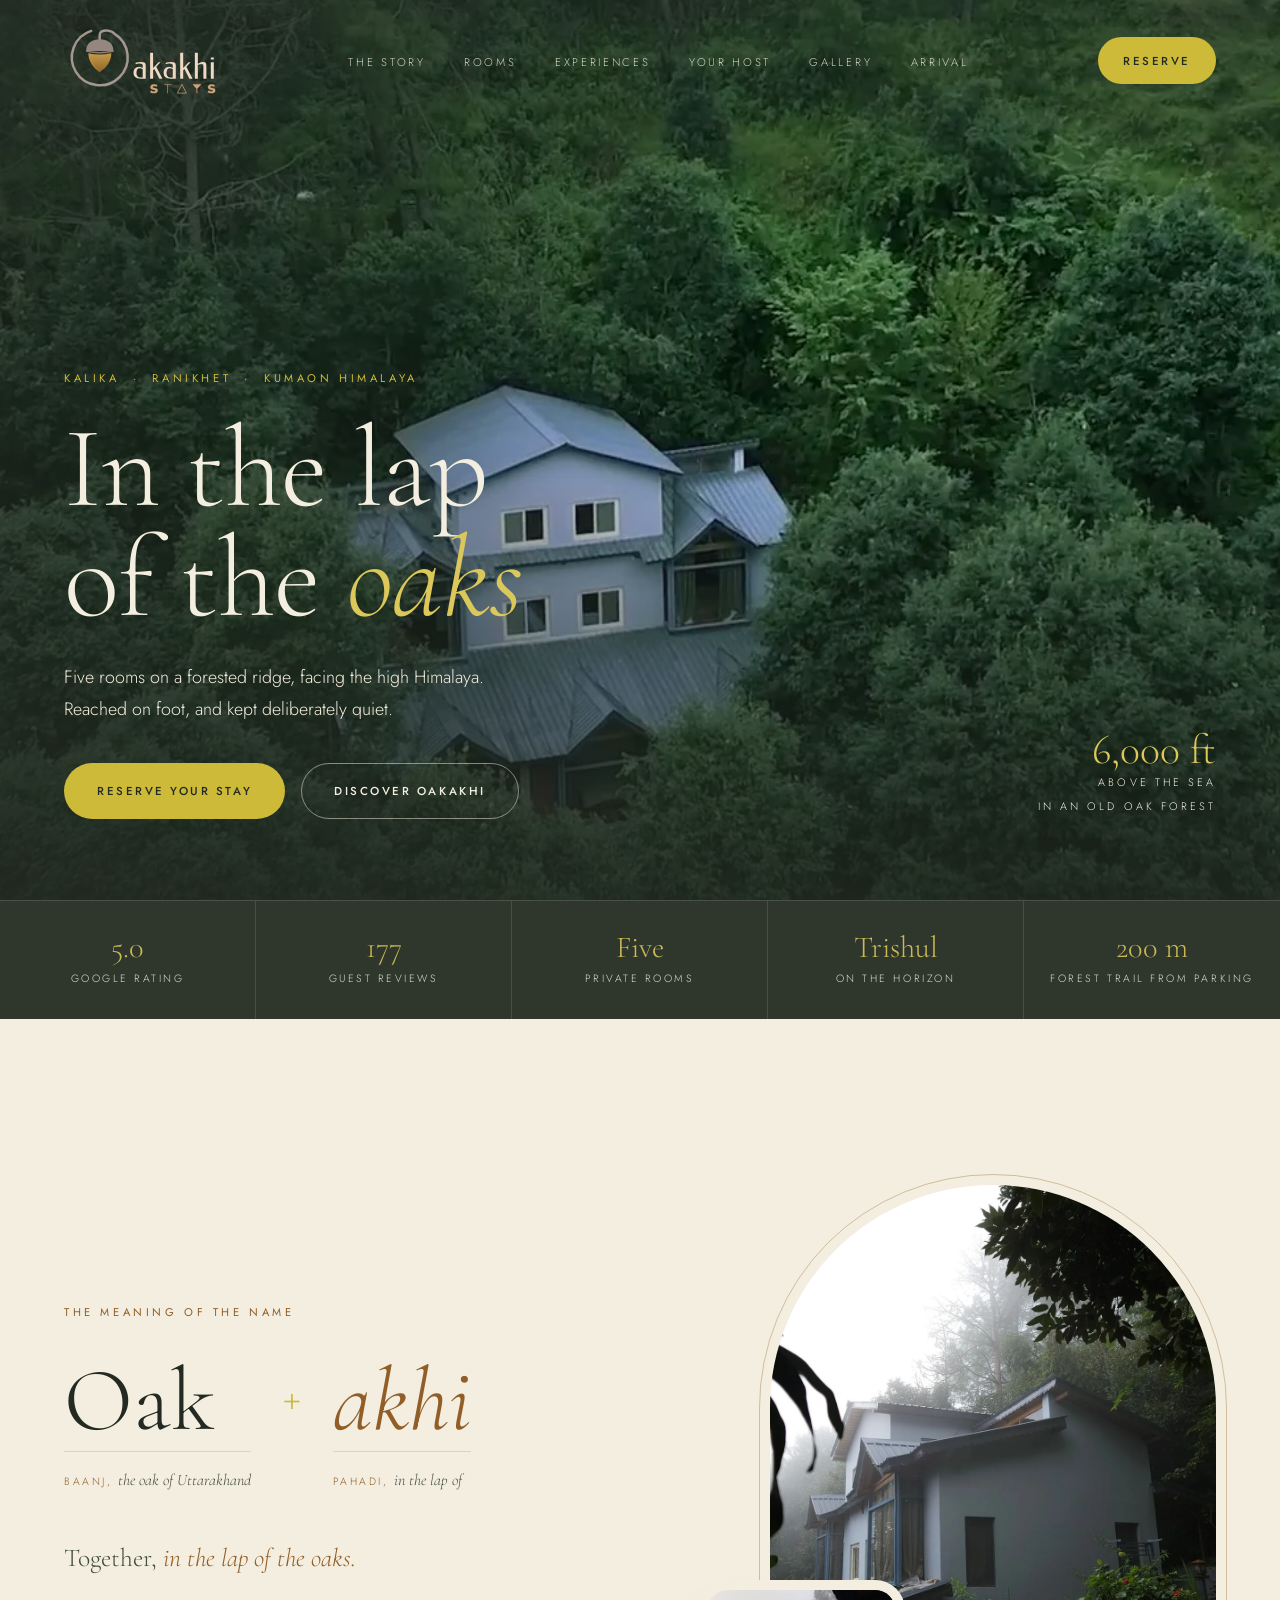
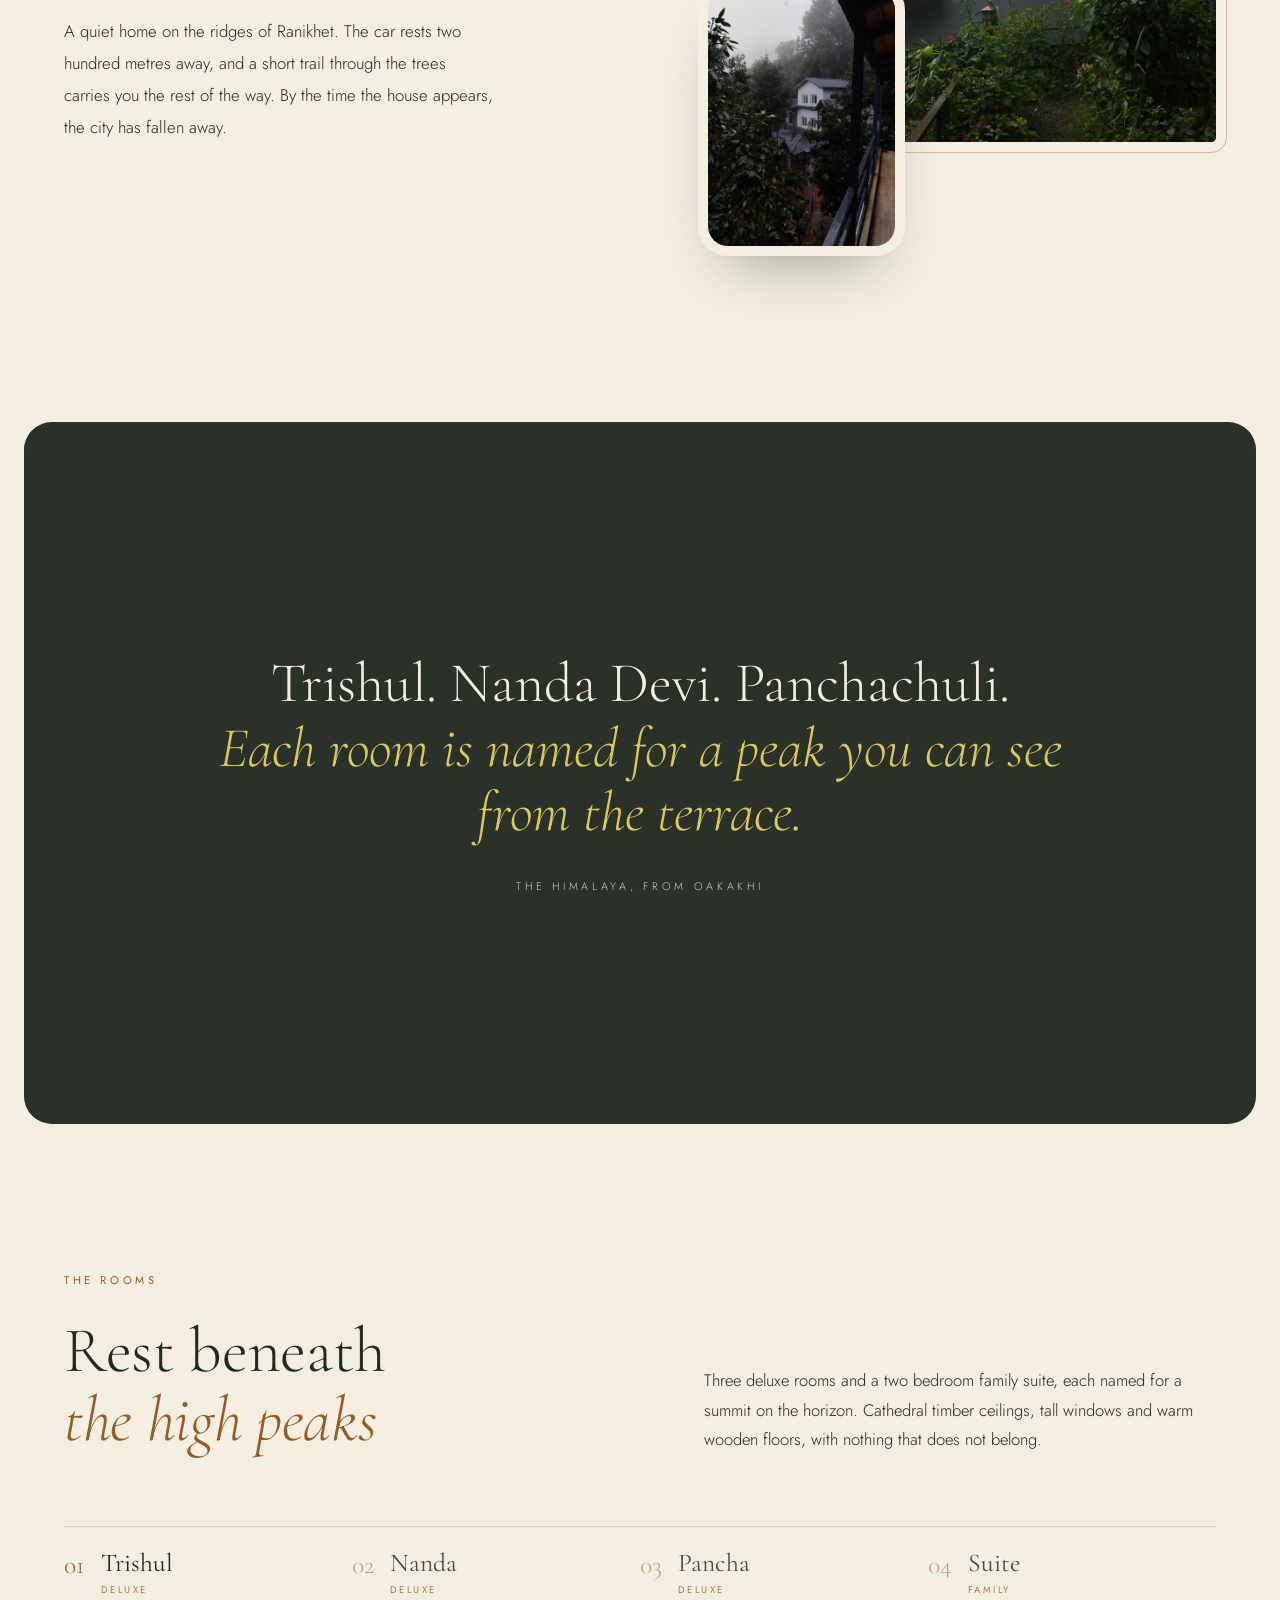
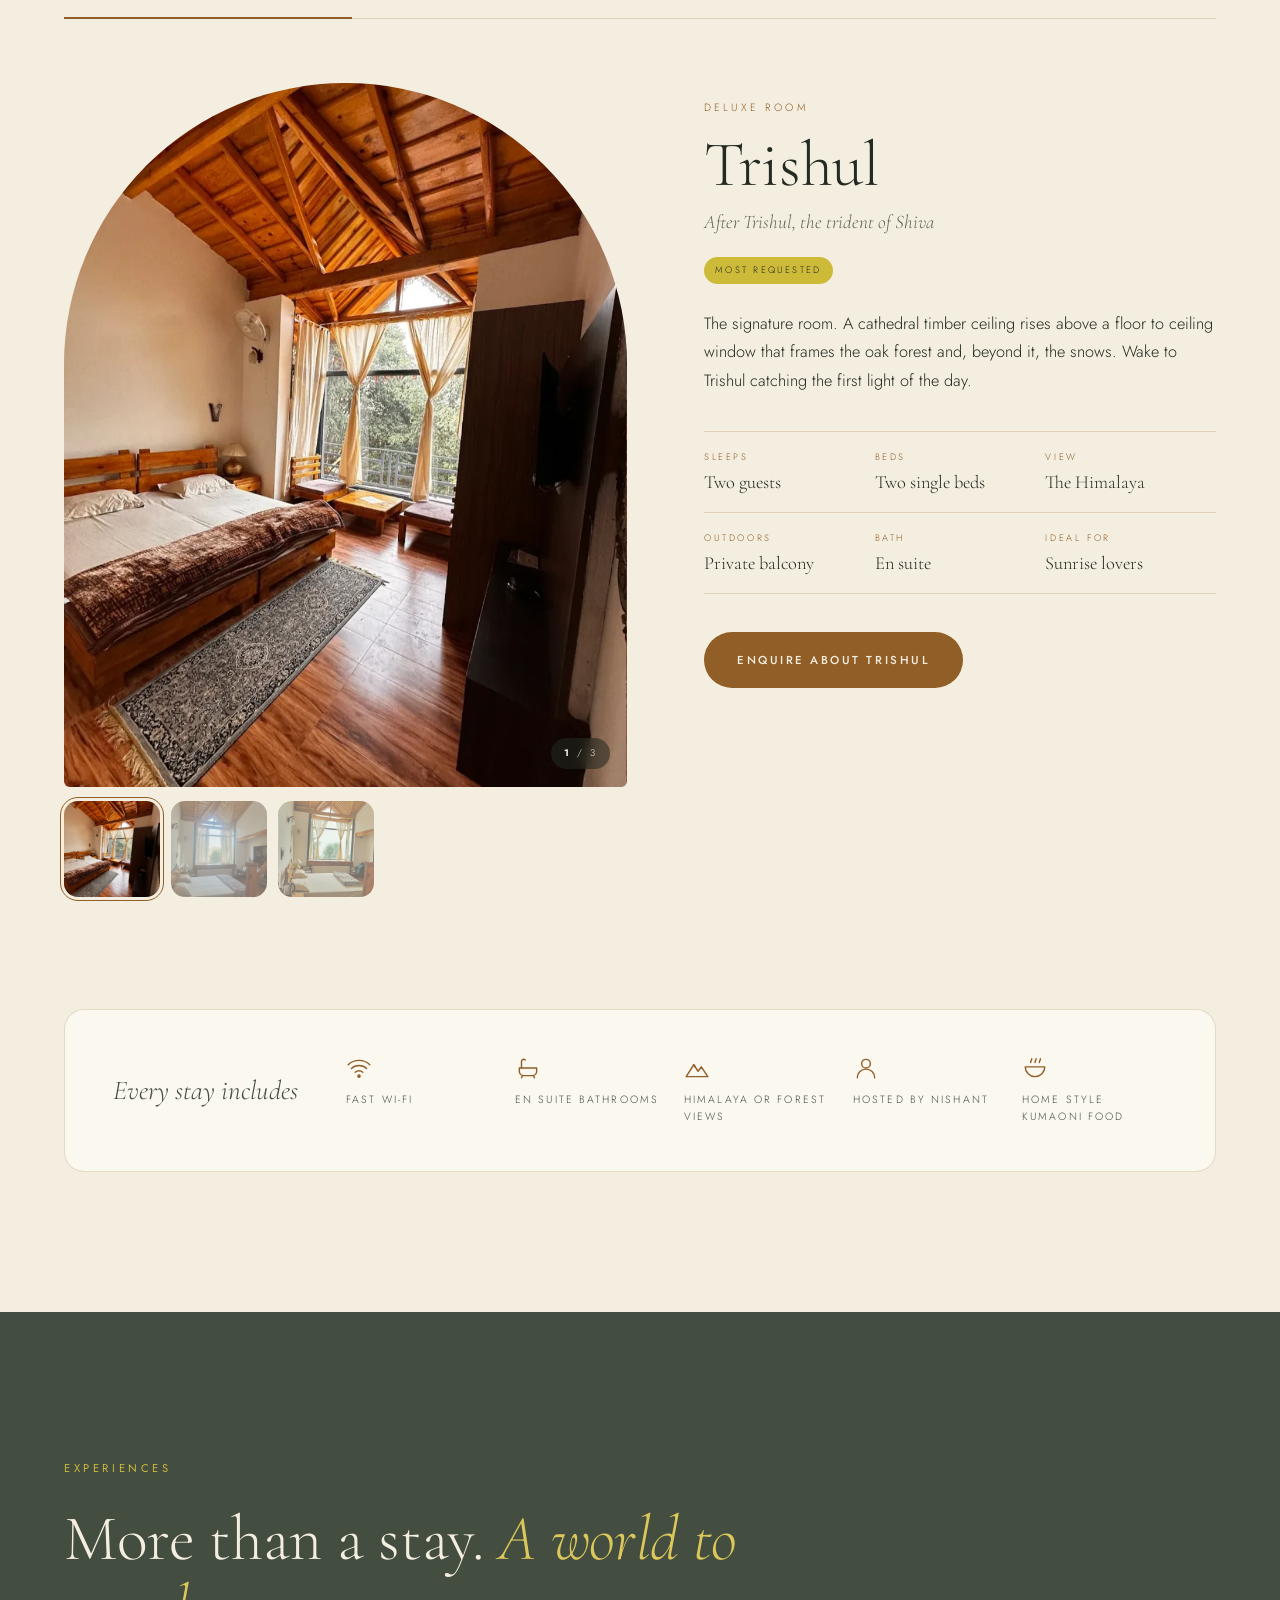
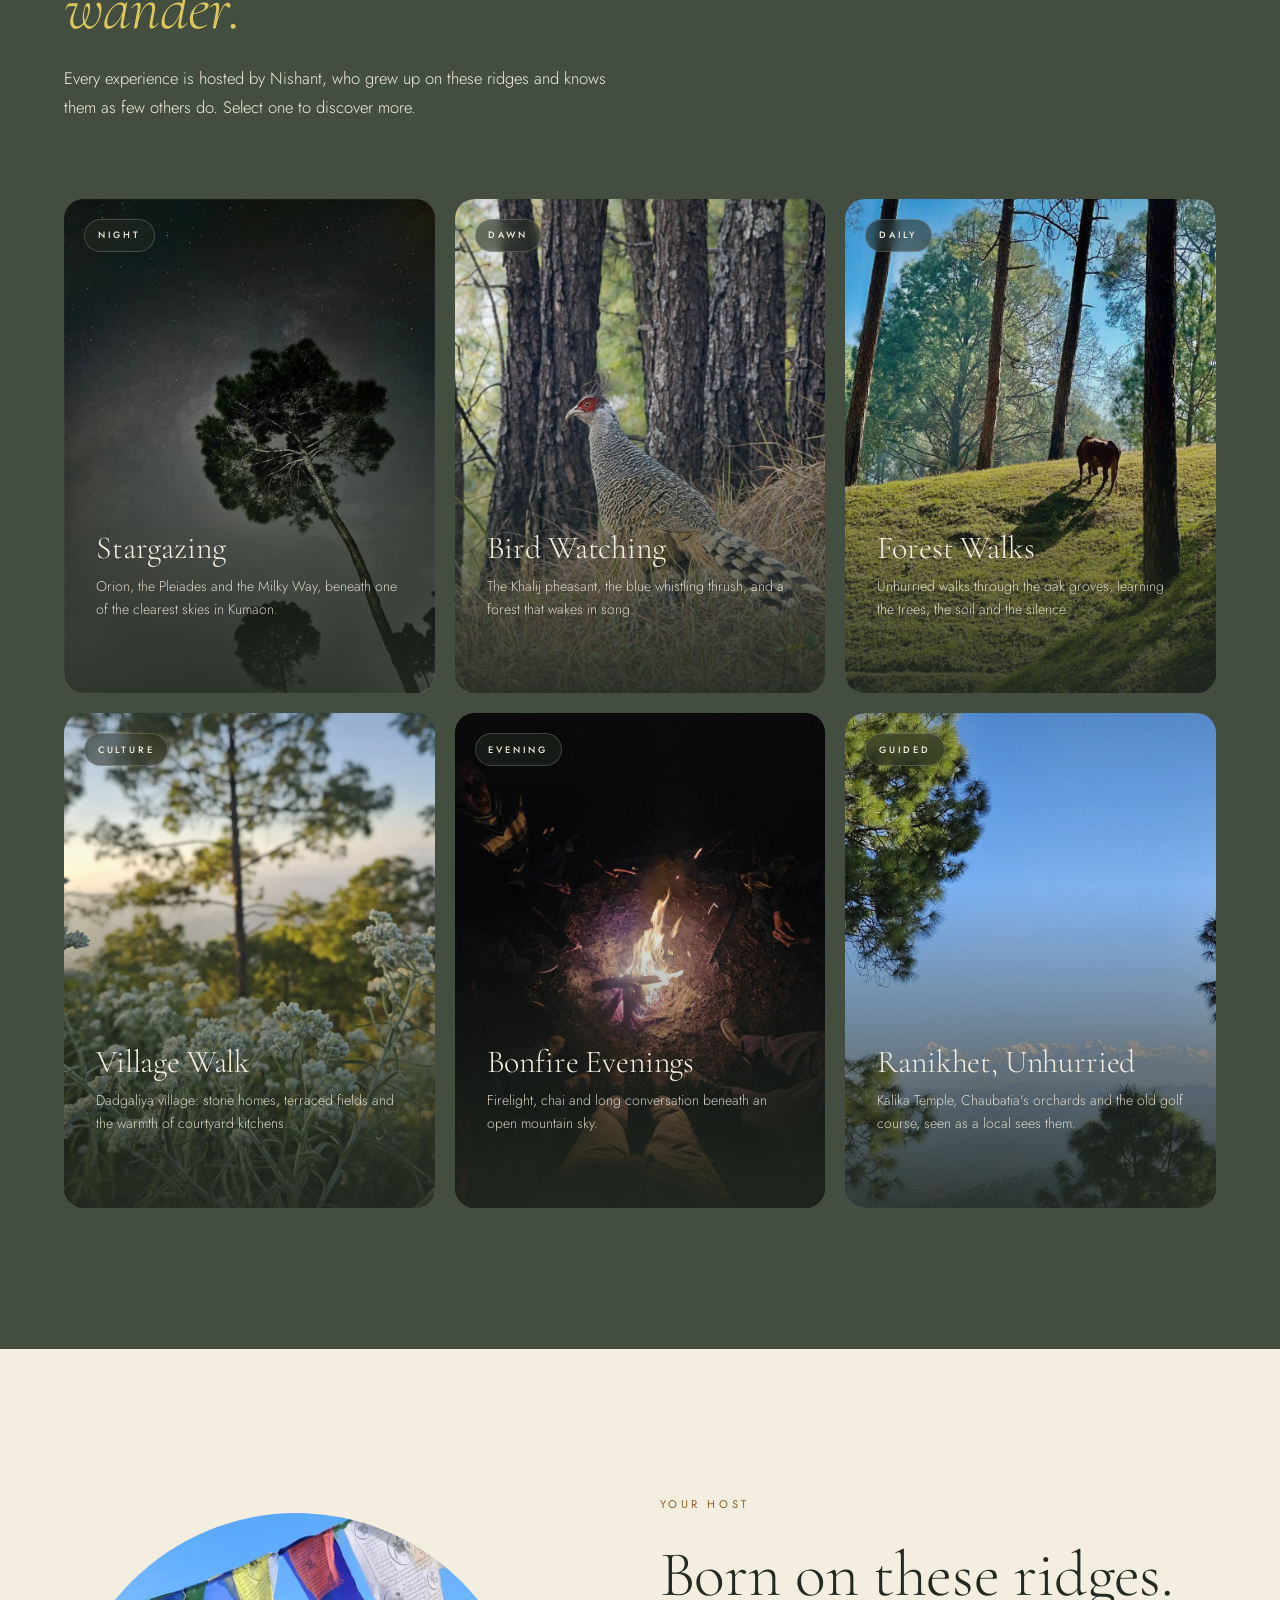
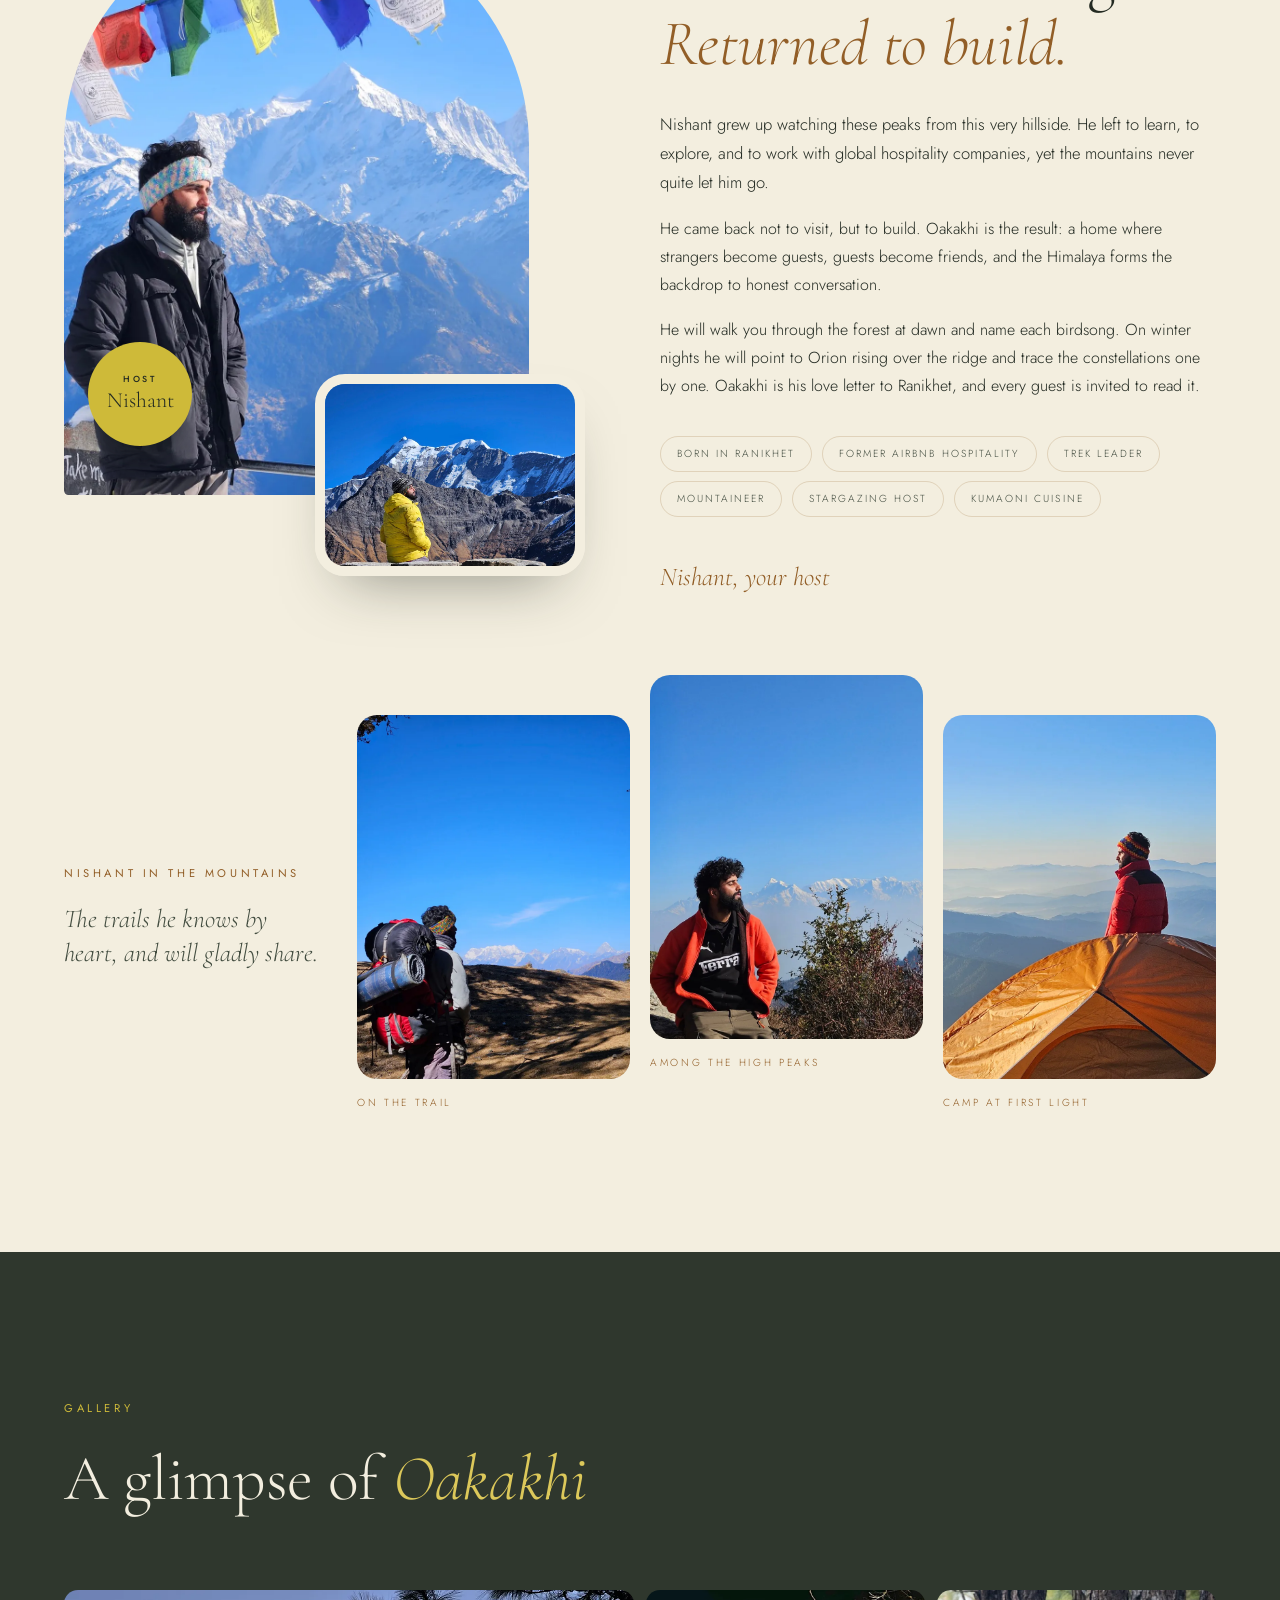
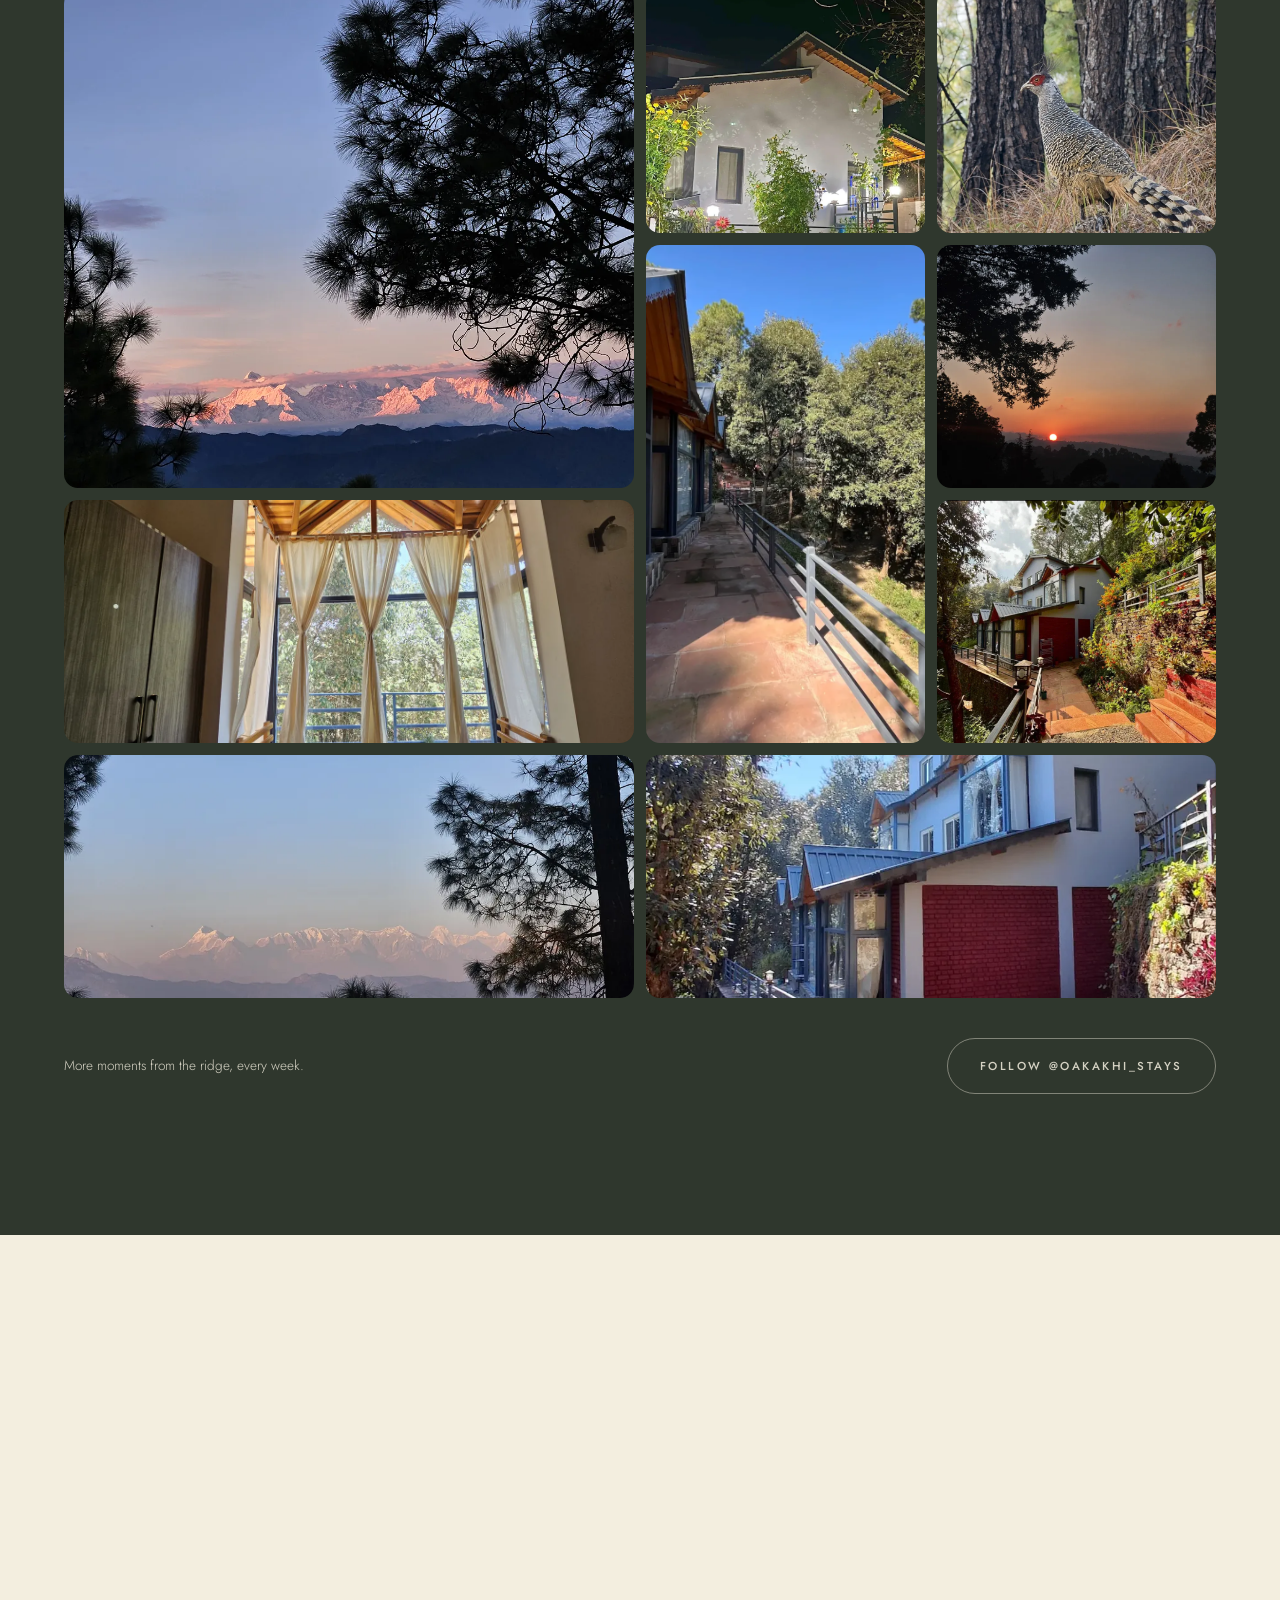
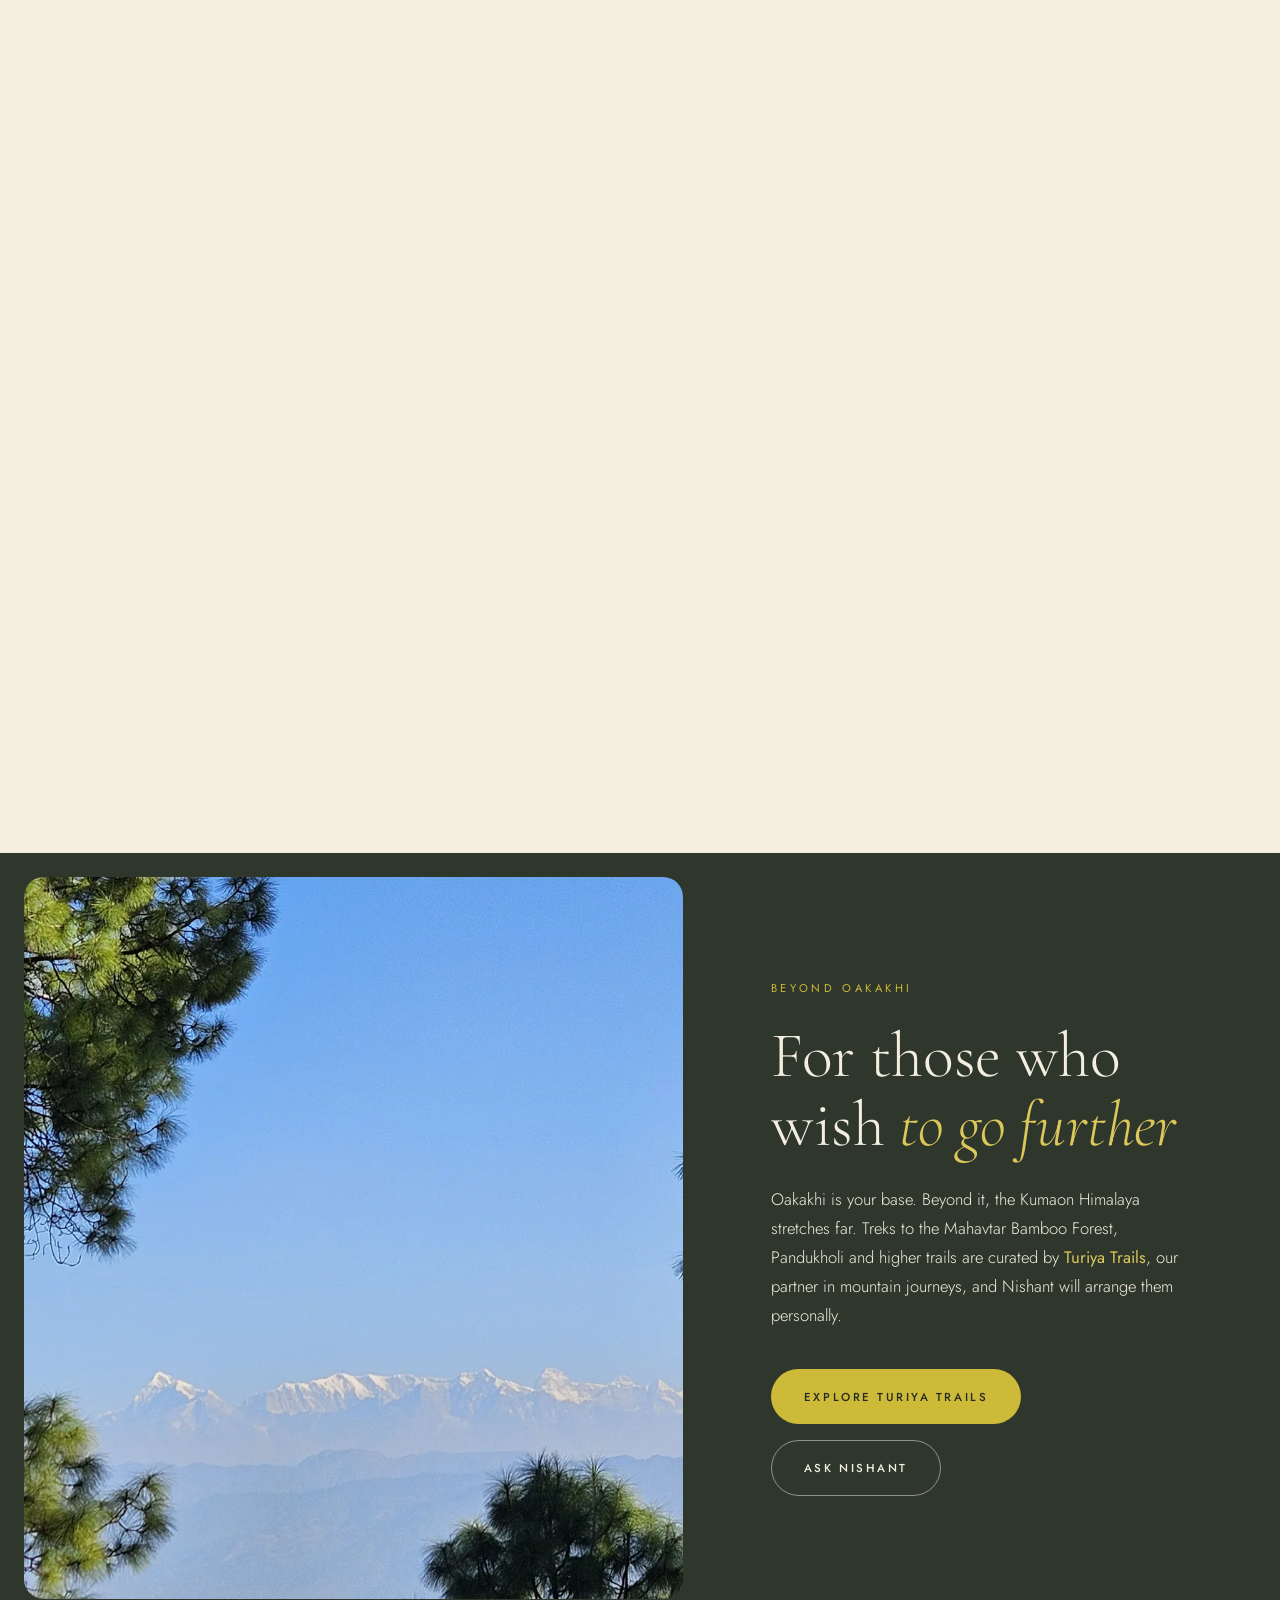
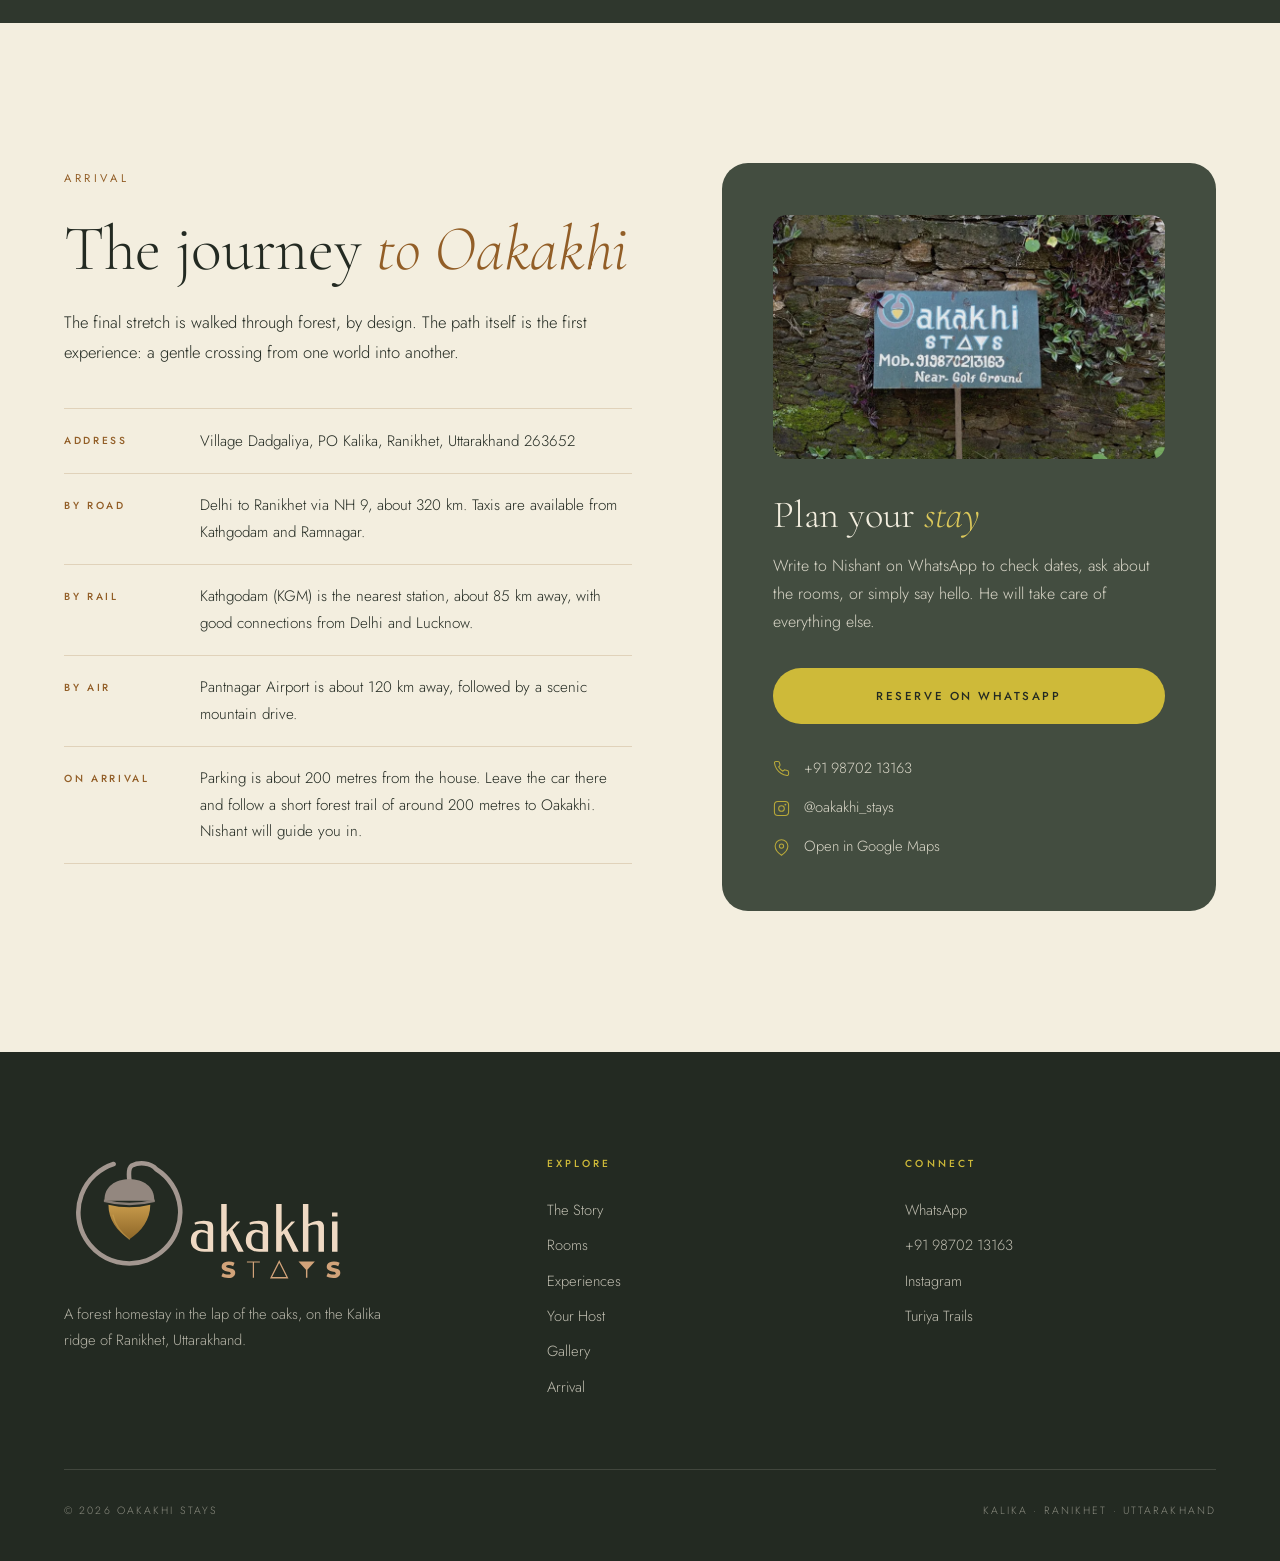
==== commit 6f217c10: "Remove the philosophy quote and add space to the name section Co-Authored-By: Claude Opus 5.5 <norep" ====
--- a/index.html
+++ b/index.html
@@ -124,6 +124,8 @@
 /* ---------- intro ---------- */
 .intro{display:grid;grid-template-columns:1.05fr 1fr;gap:clamp(3rem,7vw,7rem);align-items:center}
 .intro h2{margin:1.4rem 0 2rem}
+.intro .lead{max-width:27rem;font-size:1.05rem;line-height:1.9}
+#story{padding-top:clamp(7rem,13vw,12rem);padding-bottom:clamp(7rem,13vw,12rem)}
 .name-eq{display:flex;align-items:flex-start;gap:clamp(1rem,2.5vw,2rem);margin:2.2rem 0 0}
 .ne-together{font-family:var(--serif);font-size:clamp(1.4rem,2vw,1.7rem);color:var(--oak);margin:2.6rem 0 2.2rem}
 .ne-together em{color:var(--wood)}
@@ -477,10 +479,6 @@
       </div>
       <p class="ne-together">Together, <em>in the lap of the oaks.</em></p>
       <p class="lead">A quiet home on the ridges of Ranikhet. The car rests two hundred metres away, and a short trail through the trees carries you the rest of the way. By the time the house appears, the city has fallen away.</p>
-      <div class="quote">
-        <p>Some places entertain you. A few, quietly, change you. Oakakhi hopes to be one of the few.</p>
-        <cite>The Oakakhi philosophy</cite>
-      </div>
     </div>
     <figure class="collage reveal r2">
       <img class="main" src="assets/img/mist-house.webp" alt="Oakakhi wrapped in monsoon mist, framed by the leaves of the forest" loading="lazy">
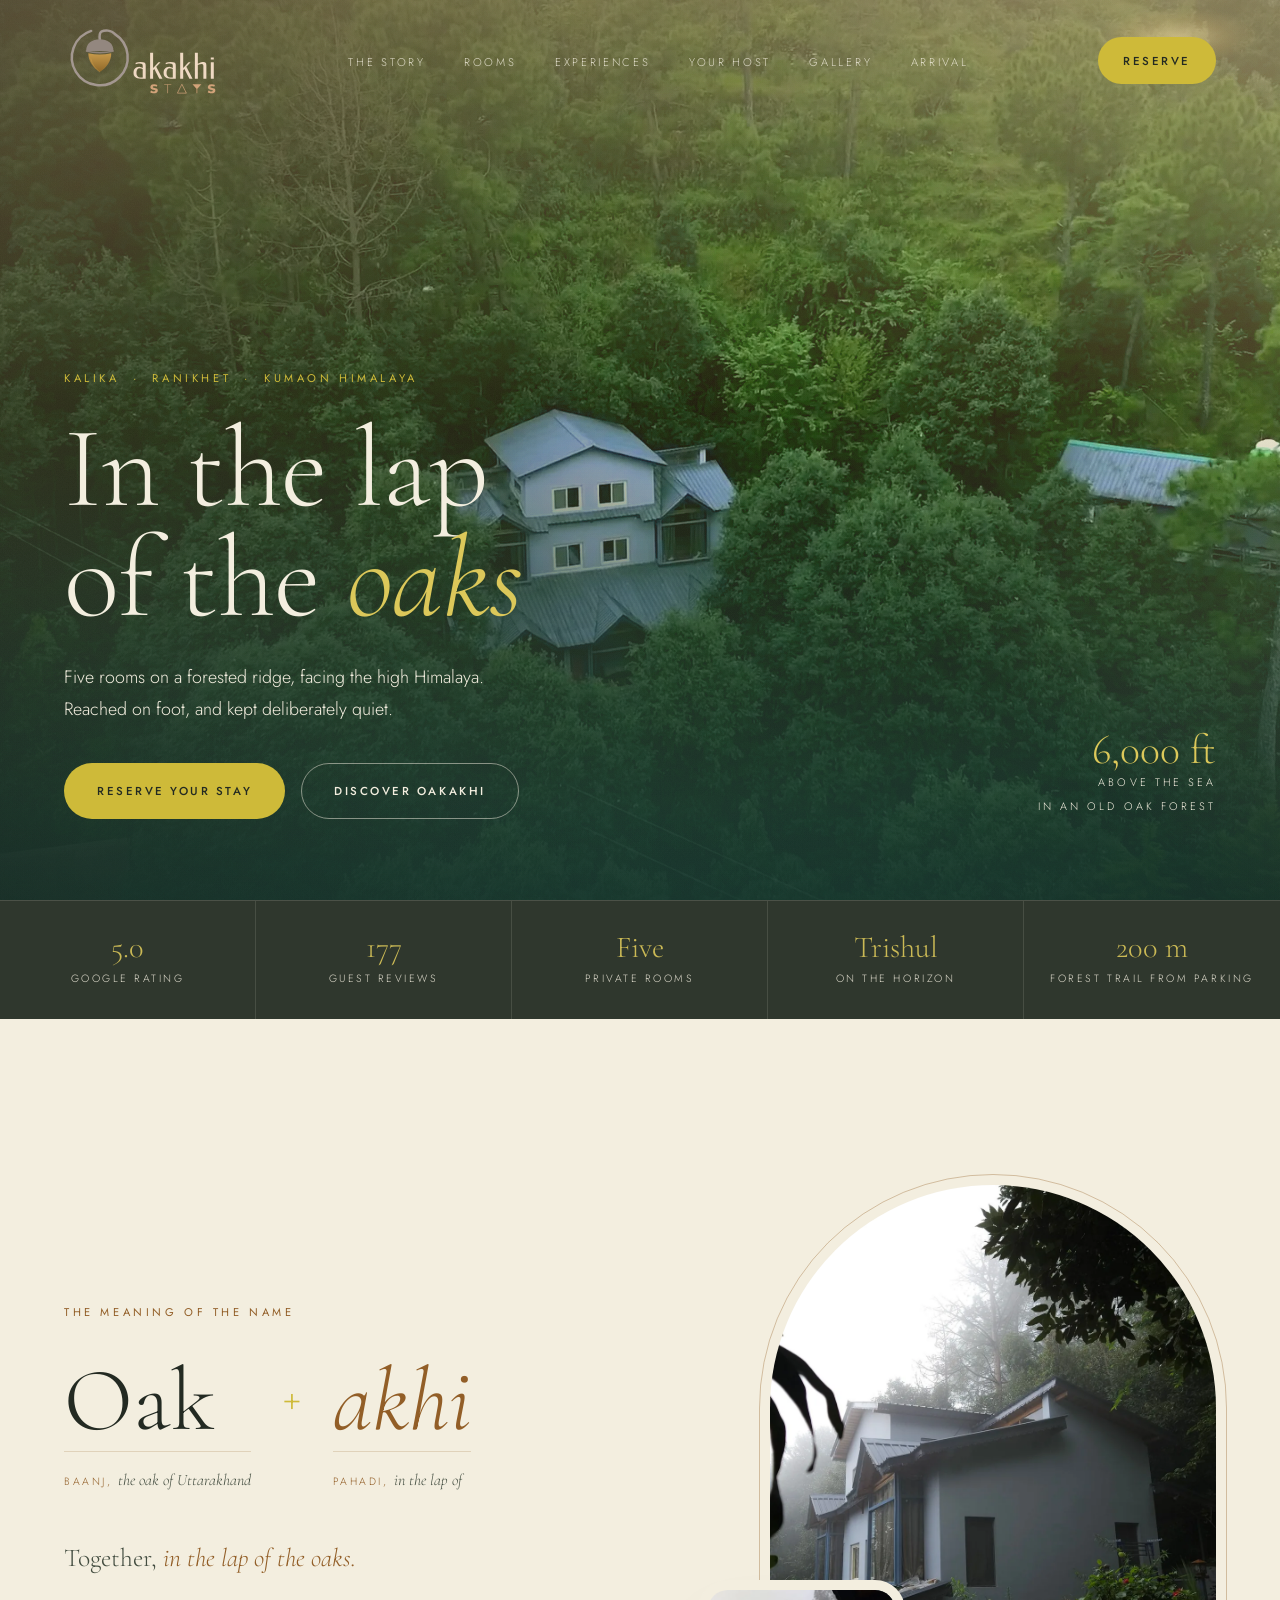
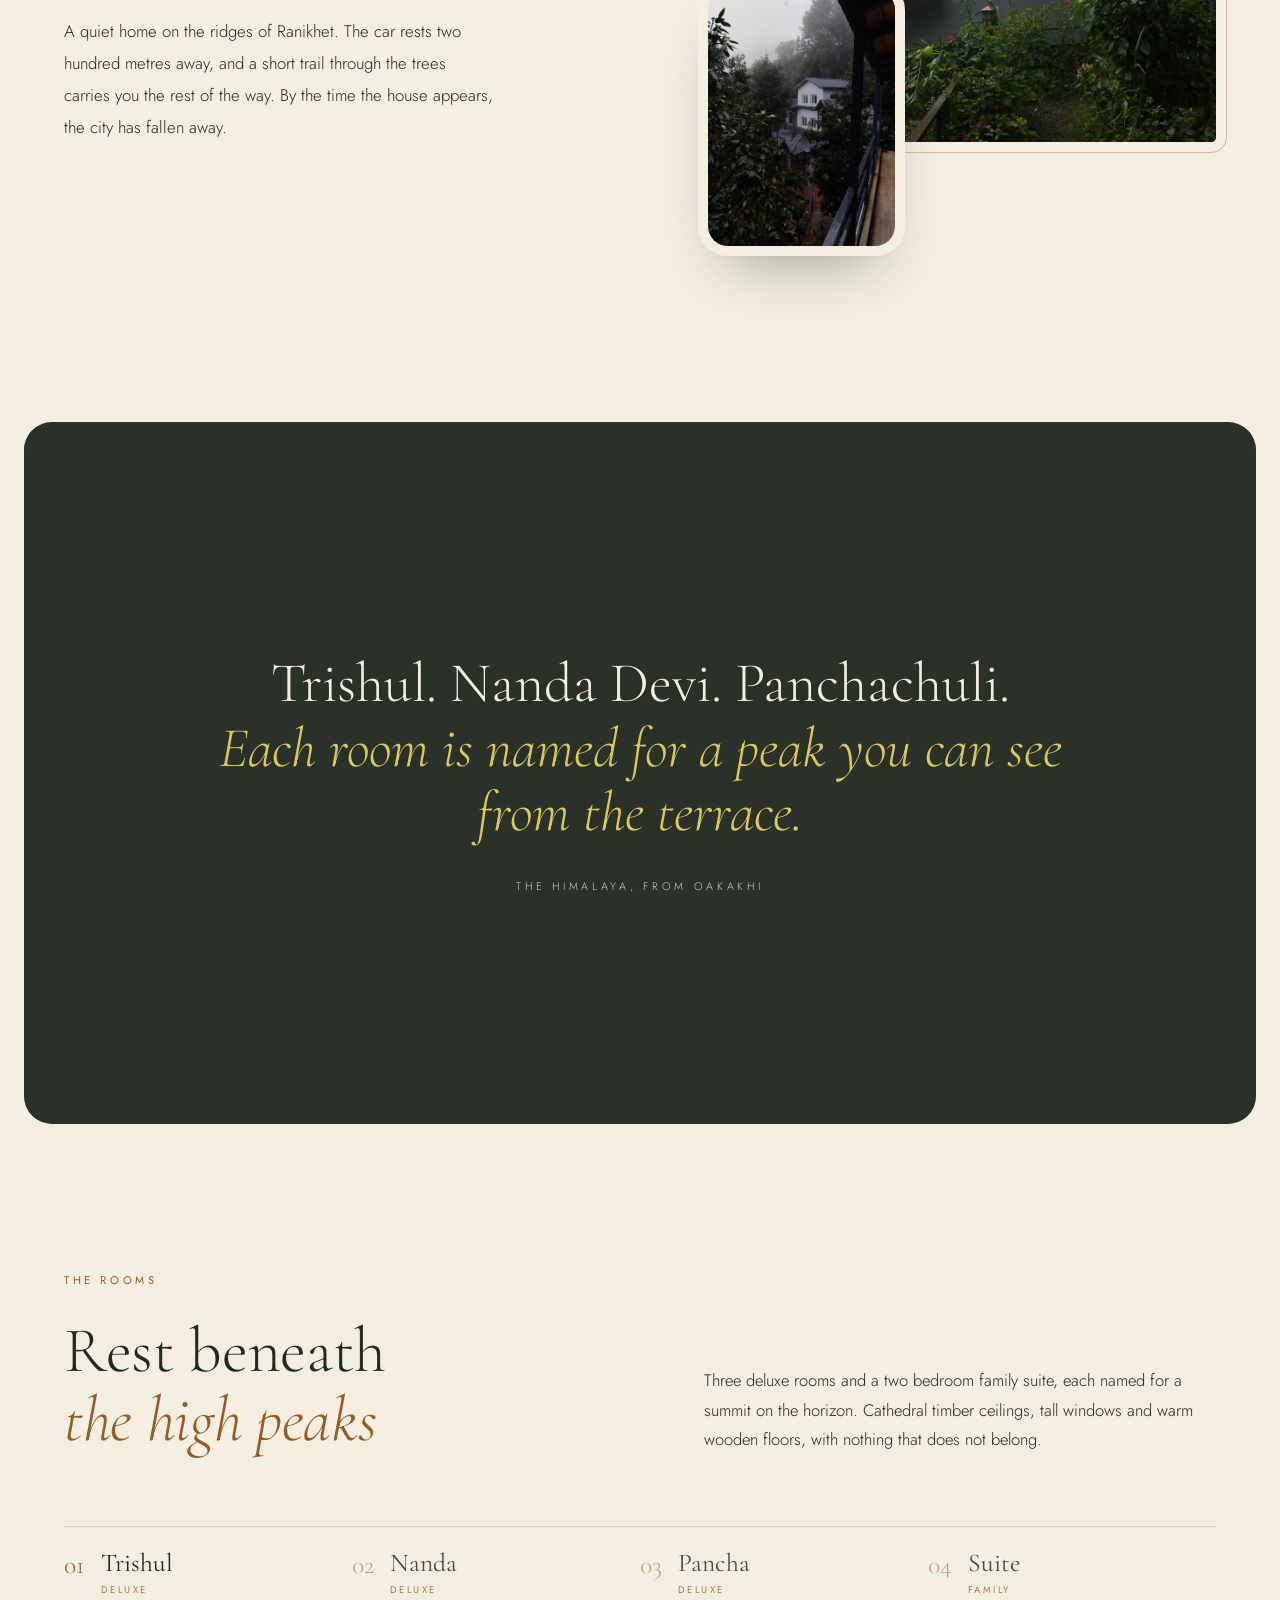
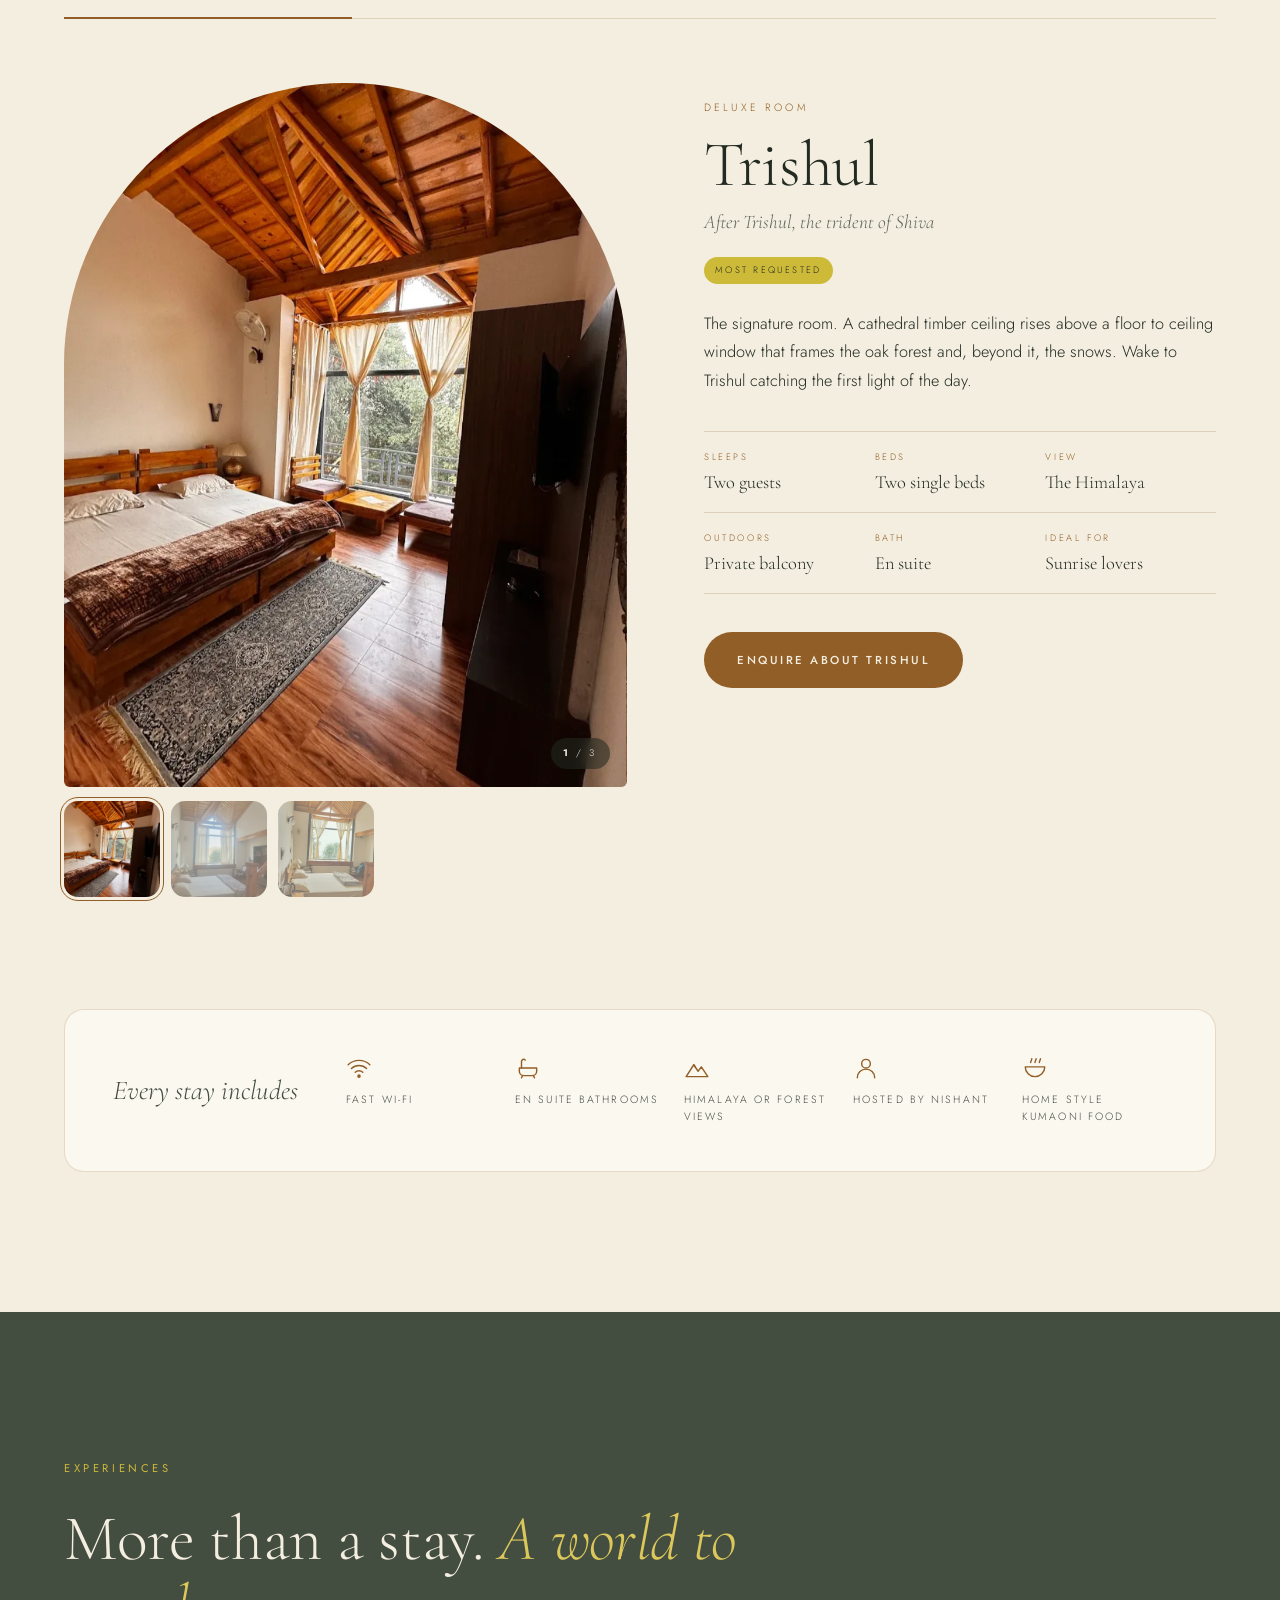
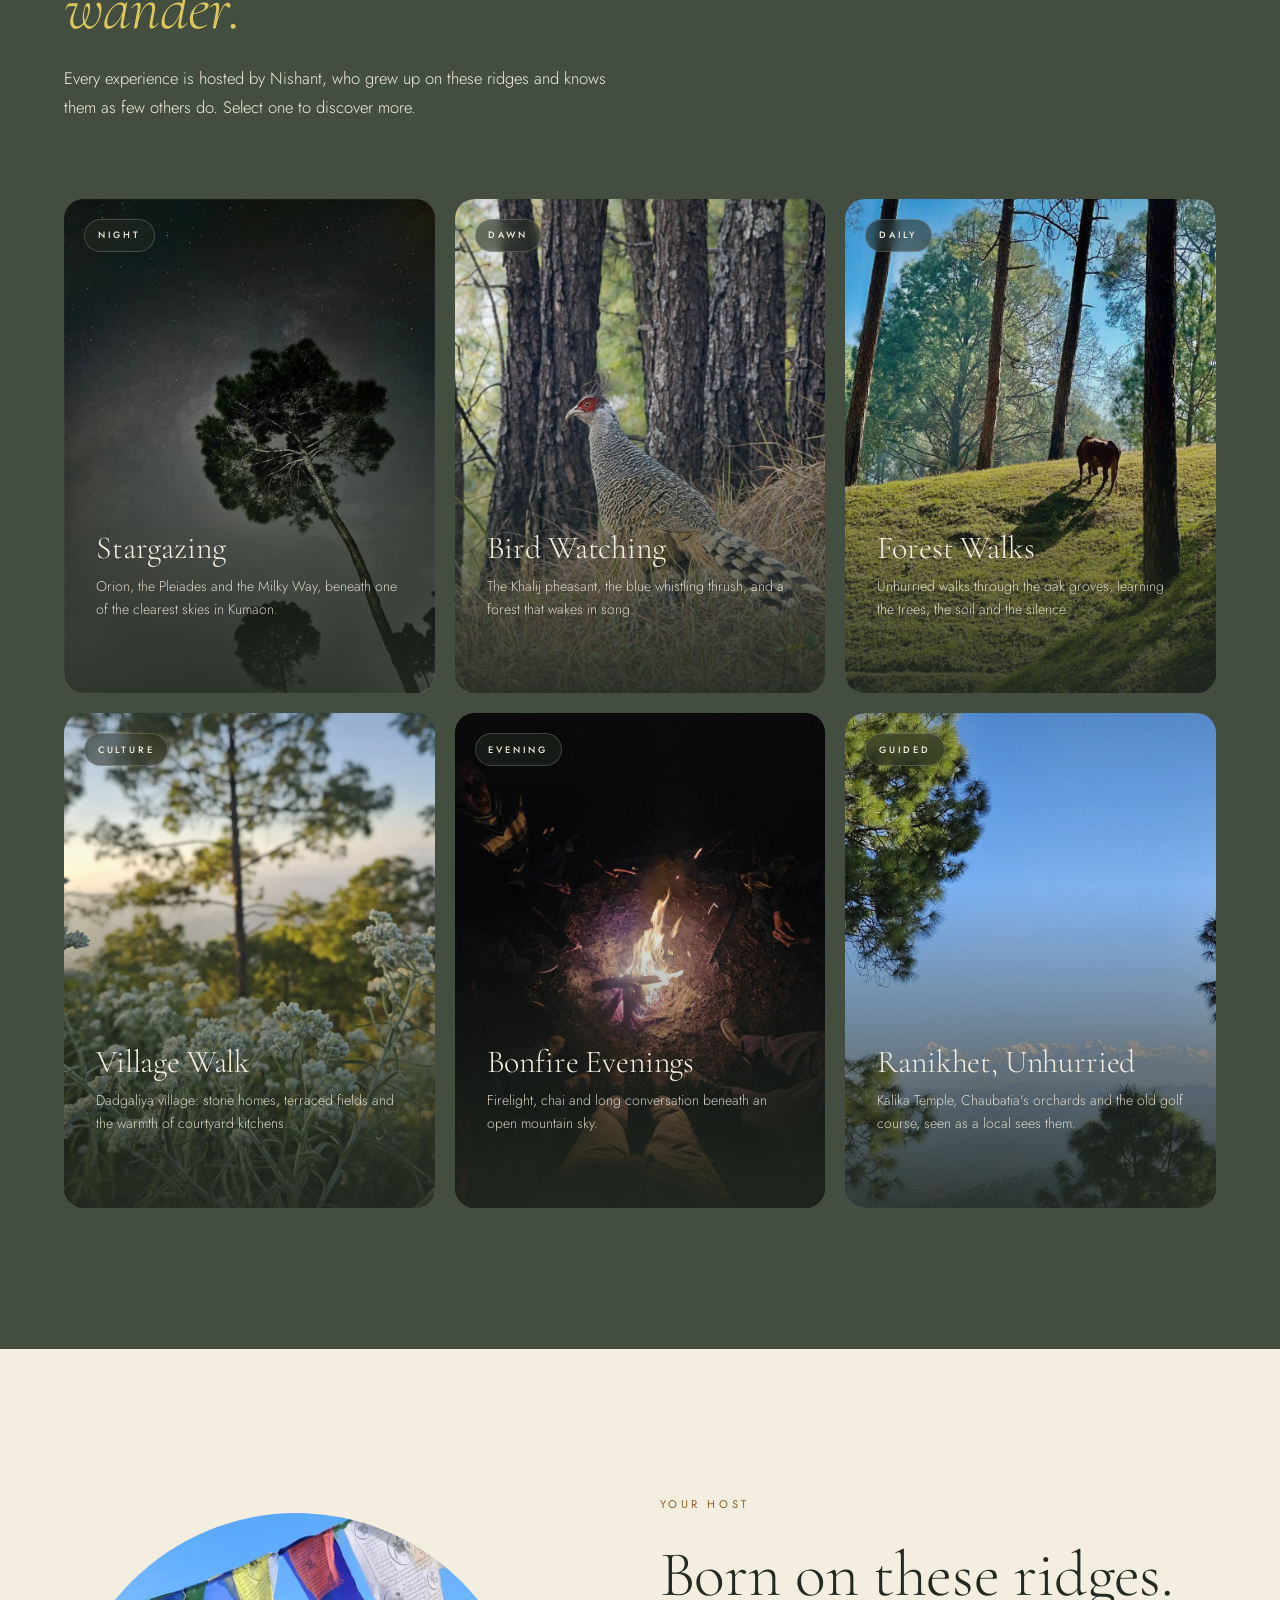
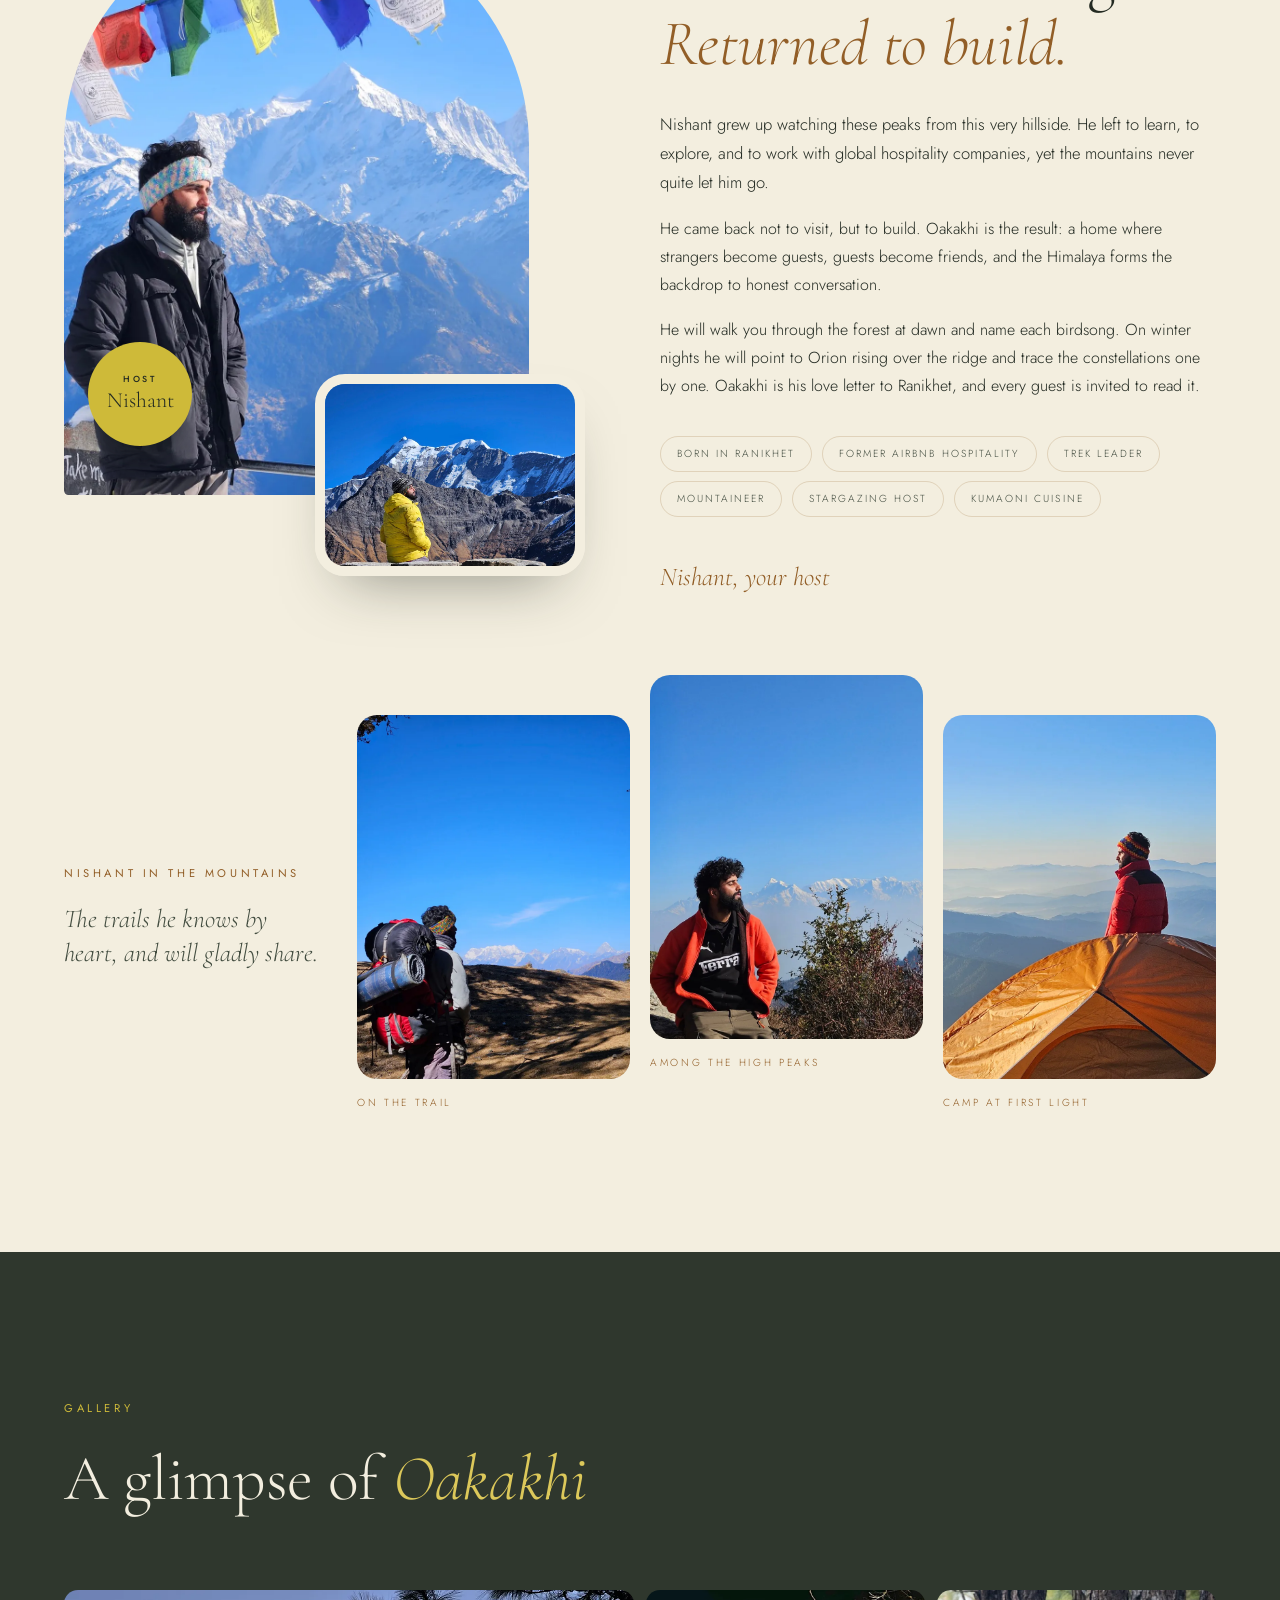
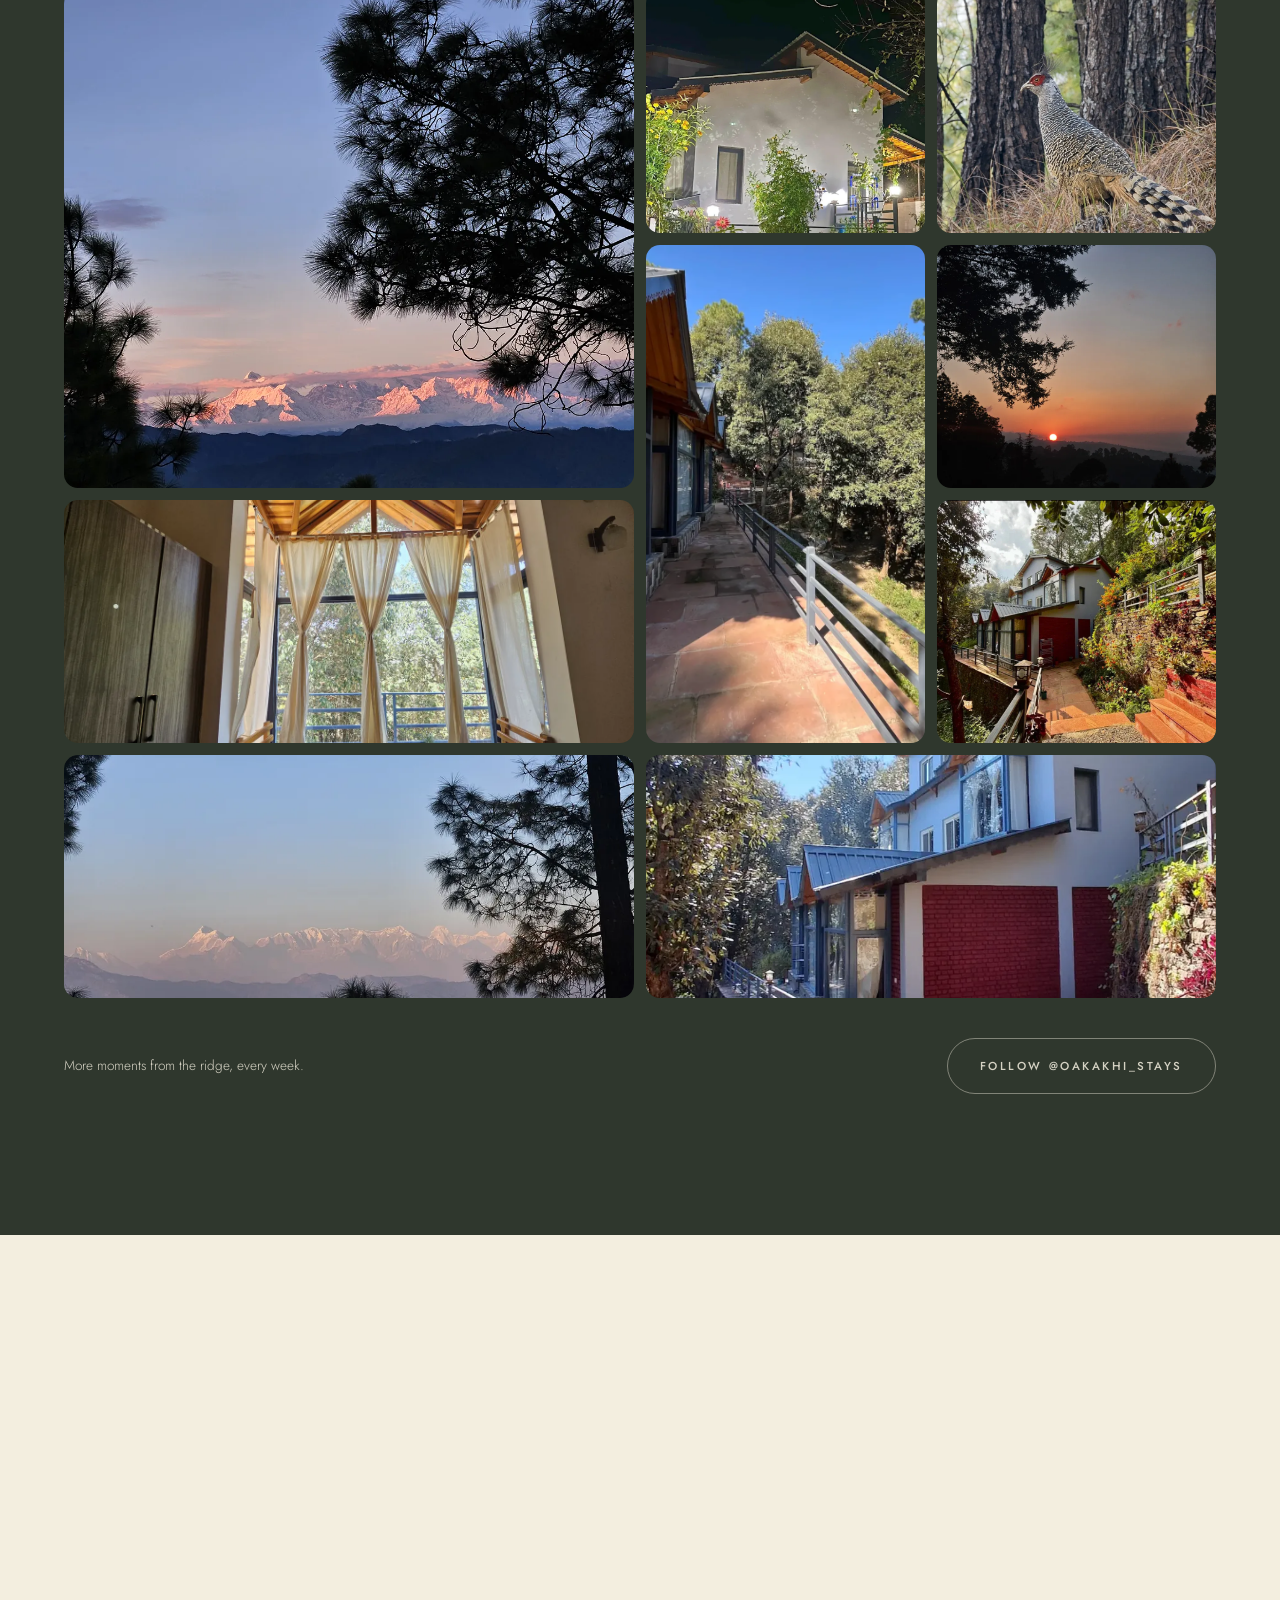
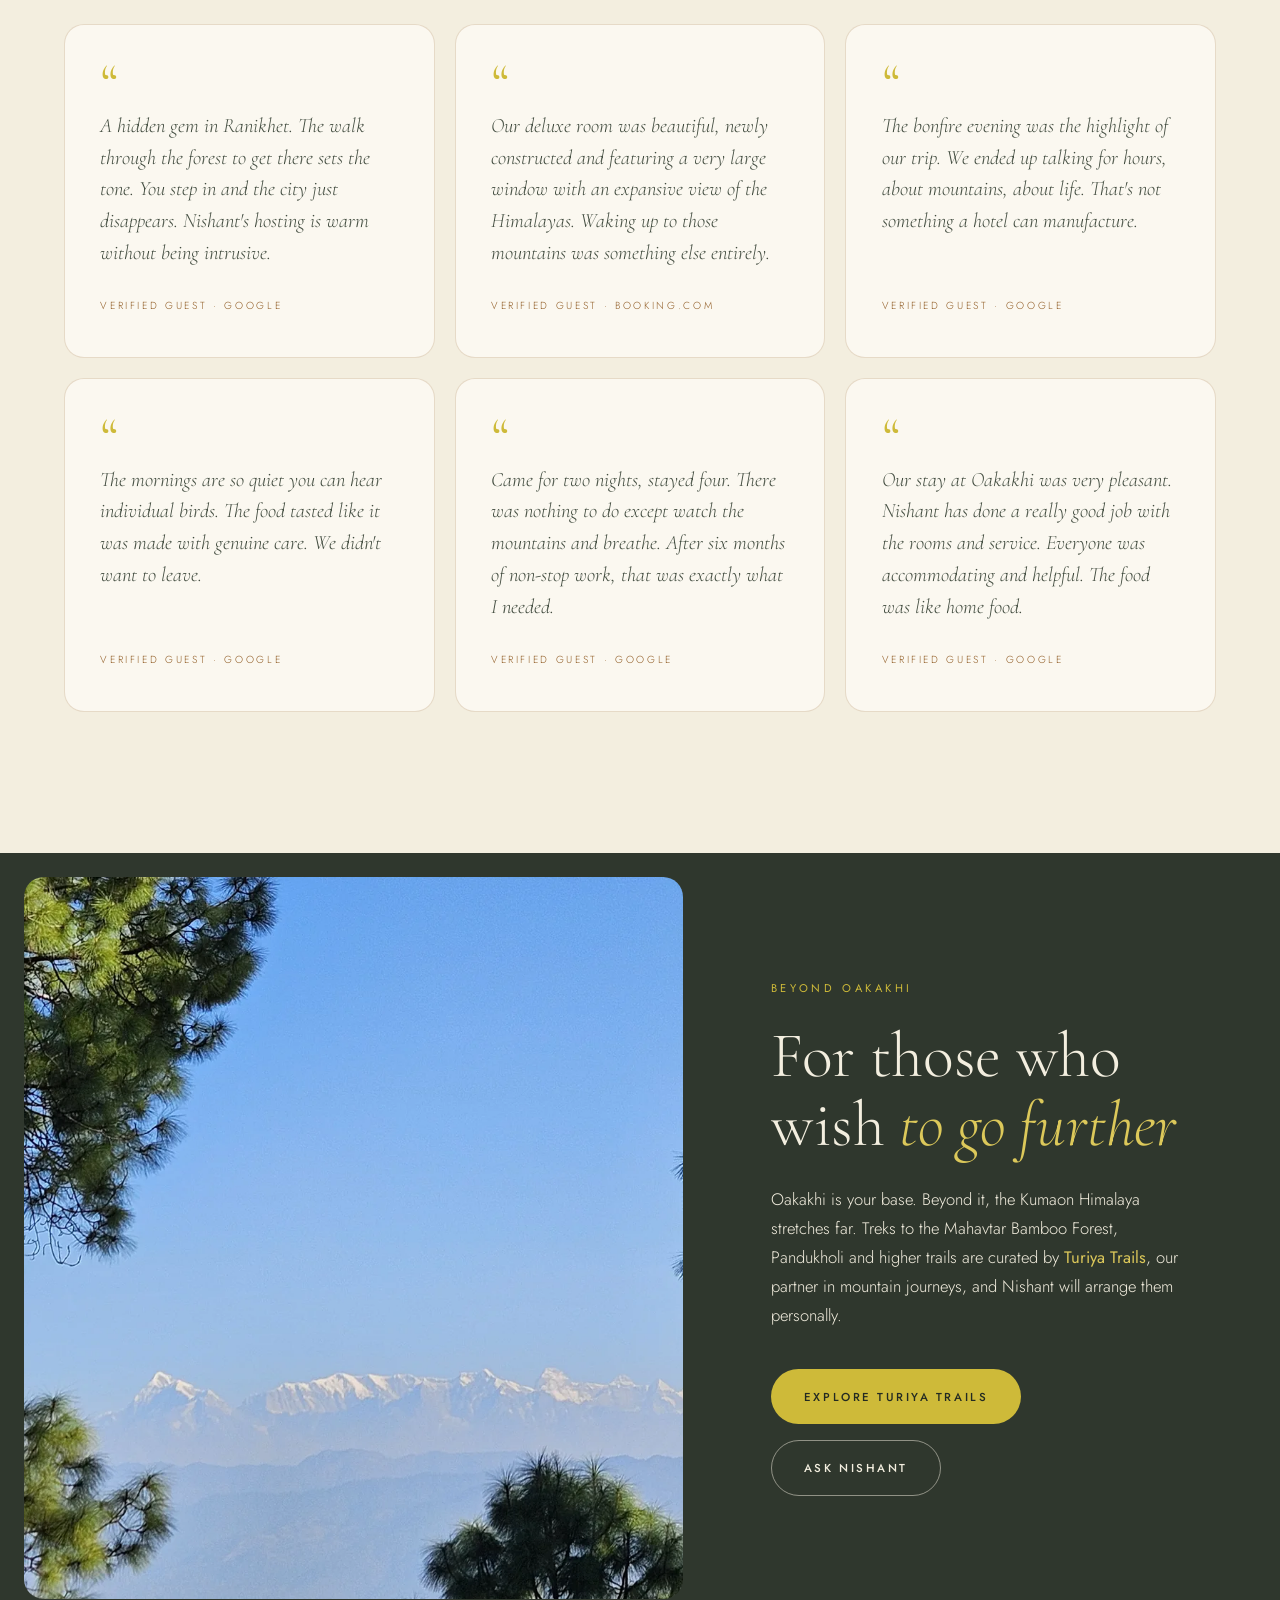
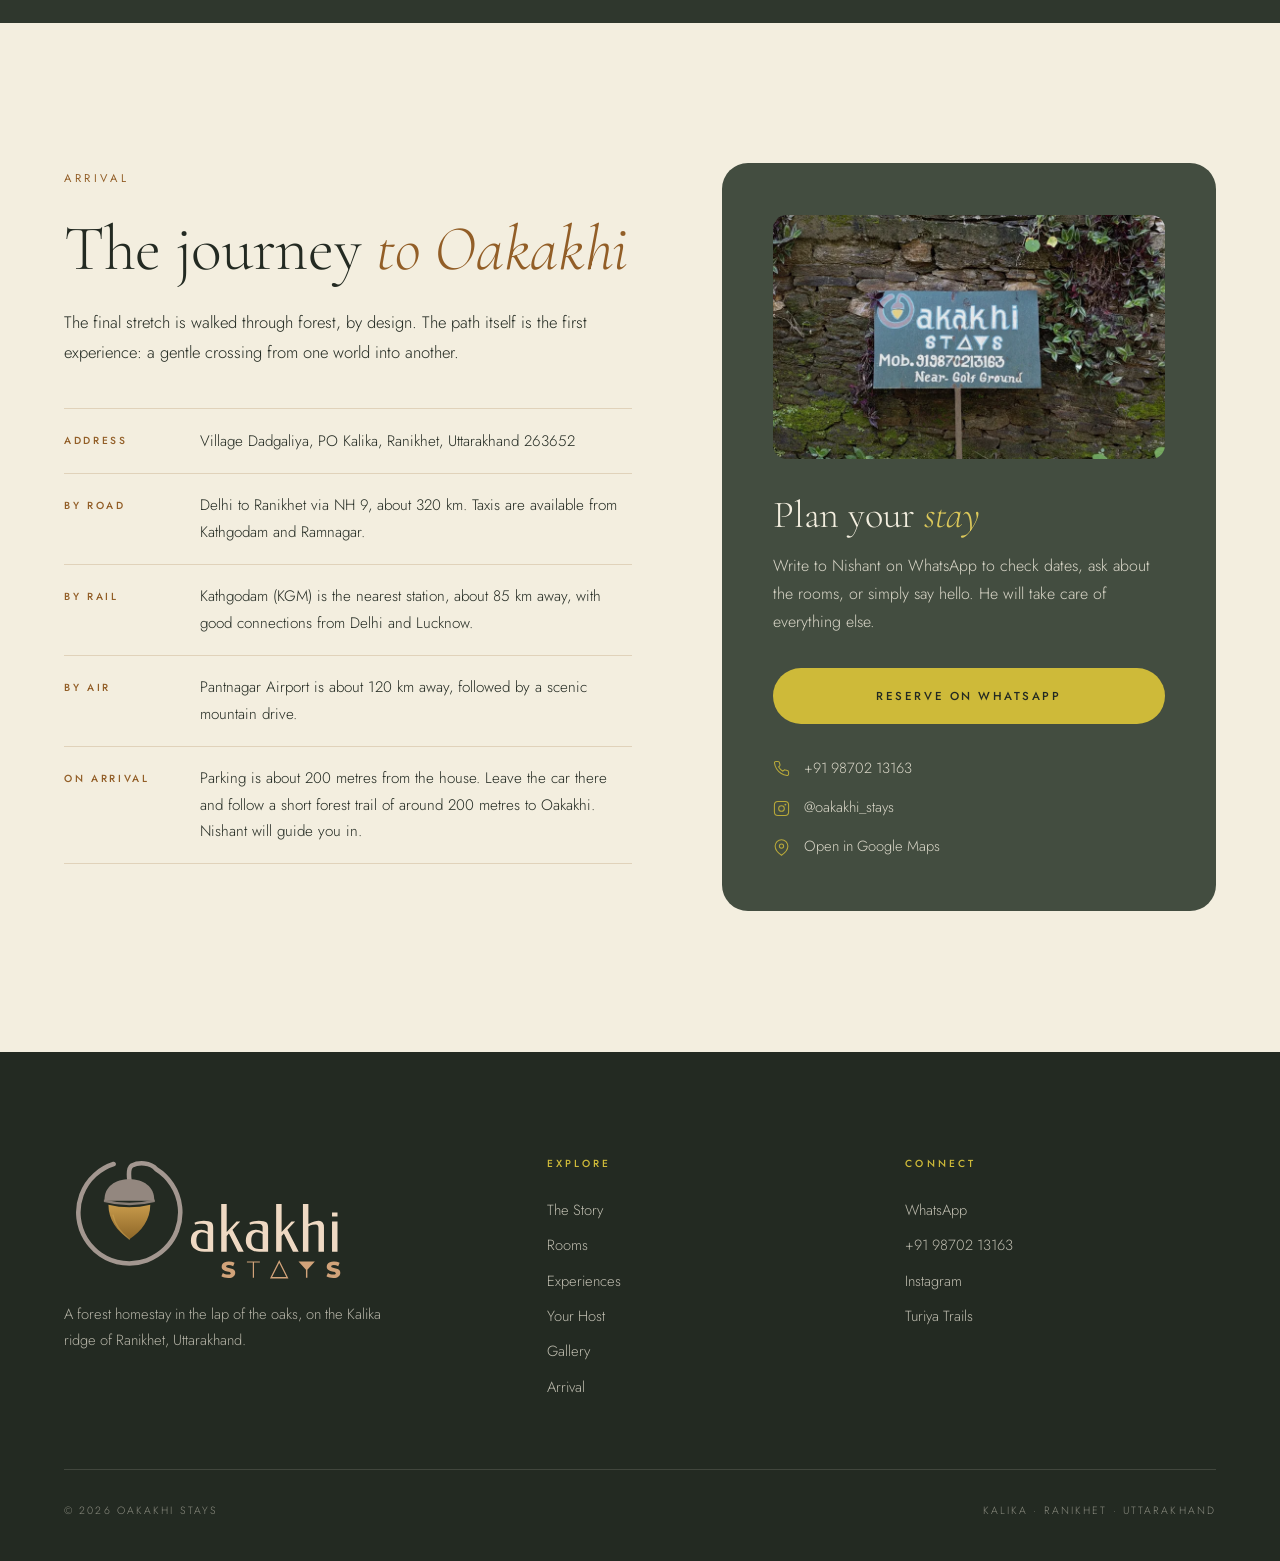
==== commit 28d8be8c: "Give the hero drone film a cinematic colour grade Richer saturation and contrast, a warm golden ligh" ====
--- a/index.html
+++ b/index.html
@@ -86,6 +86,18 @@
 .hero-media,.hero-media img,.hero-media video{position:absolute;inset:0;width:100%;height:100%;object-fit:cover}
 .hero-media img{animation:heroZoom 18s var(--ease) both}
 .hero-media video{opacity:0;transition:opacity 1.2s var(--ease)}
+/* cinematic grade over the drone film */
+.hero-media img,.hero-media video{filter:saturate(1.25) contrast(1.16) brightness(.97)}
+.hero-fx,.hero-fx span{position:absolute;inset:0;pointer-events:none}
+.hero-fx{z-index:1;overflow:hidden}
+.fx-tone{background:linear-gradient(180deg,rgba(255,196,120,.32) 0%,rgba(206,186,57,.12) 45%,rgba(20,70,60,.6) 100%);mix-blend-mode:soft-light}
+.fx-sun{inset:-30%;background:radial-gradient(closest-side at 92% 4%,rgba(255,214,140,.55),rgba(232,180,90,.22) 45%,rgba(232,180,90,0) 80%);mix-blend-mode:screen;animation:sunDrift 24s ease-in-out infinite alternate}
+.fx-haze{background:linear-gradient(222deg,rgba(255,220,150,.32) 0%,rgba(255,220,150,.08) 28%,rgba(255,220,150,0) 46%);mix-blend-mode:screen;animation:hazePulse 10s ease-in-out infinite alternate}
+.fx-vignette{background:radial-gradient(ellipse 90% 80% at 55% 42%,rgba(20,26,20,0) 60%,rgba(20,26,20,.42) 100%)}
+.fx-grain{inset:-50%;background-image:url("data:image/svg+xml,%3Csvg xmlns='http://www.w3.org/2000/svg' width='220' height='220'%3E%3Cfilter id='n'%3E%3CfeTurbulence type='fractalNoise' baseFrequency='.85' numOctaves='3' stitchTiles='stitch'/%3E%3CfeColorMatrix values='0 0 0 0 .5 0 0 0 0 .5 0 0 0 0 .5 0 0 0 .9 0'/%3E%3C/filter%3E%3Crect width='100%25' height='100%25' filter='url(%23n)'/%3E%3C/svg%3E");opacity:.06;mix-blend-mode:overlay;animation:grain 1.2s steps(6) infinite}
+@keyframes sunDrift{from{transform:translate(-3%,-2%) scale(1)}to{transform:translate(4%,3%) scale(1.08)}}
+@keyframes hazePulse{from{opacity:.65}to{opacity:1}}
+@keyframes grain{0%{transform:translate(0,0)}20%{transform:translate(-4%,3%)}40%{transform:translate(3%,-4%)}60%{transform:translate(-2%,-3%)}80%{transform:translate(4%,2%)}100%{transform:translate(0,0)}}
 .hero-media video.ready{opacity:1}
 @keyframes heroZoom{from{transform:scale(1.12)}to{transform:scale(1)}}
 .hero::after{content:'';position:absolute;inset:0;background:linear-gradient(90deg,rgba(35,42,34,.62) 0%,rgba(35,42,34,.3) 38%,rgba(35,42,34,0) 62%),linear-gradient(180deg,rgba(35,42,34,.5) 0%,rgba(35,42,34,0) 26%,rgba(35,42,34,.05) 50%,rgba(35,42,34,.8) 100%)}
@@ -442,6 +454,7 @@
     </picture>
     <video id="hero-video" muted loop playsinline preload="auto" aria-hidden="true"></video>
   </div>
+  <div class="hero-fx" aria-hidden="true"><span class="fx-tone"></span><span class="fx-sun"></span><span class="fx-haze"></span><span class="fx-vignette"></span><span class="fx-grain"></span></div>
   <div class="hero-inner">
     <div>
       <span class="eyebrow fade-up">Kalika&nbsp;&nbsp;·&nbsp;&nbsp;Ranikhet<span class="hide-sm">&nbsp;&nbsp;·&nbsp;&nbsp;Kumaon Himalaya</span></span>
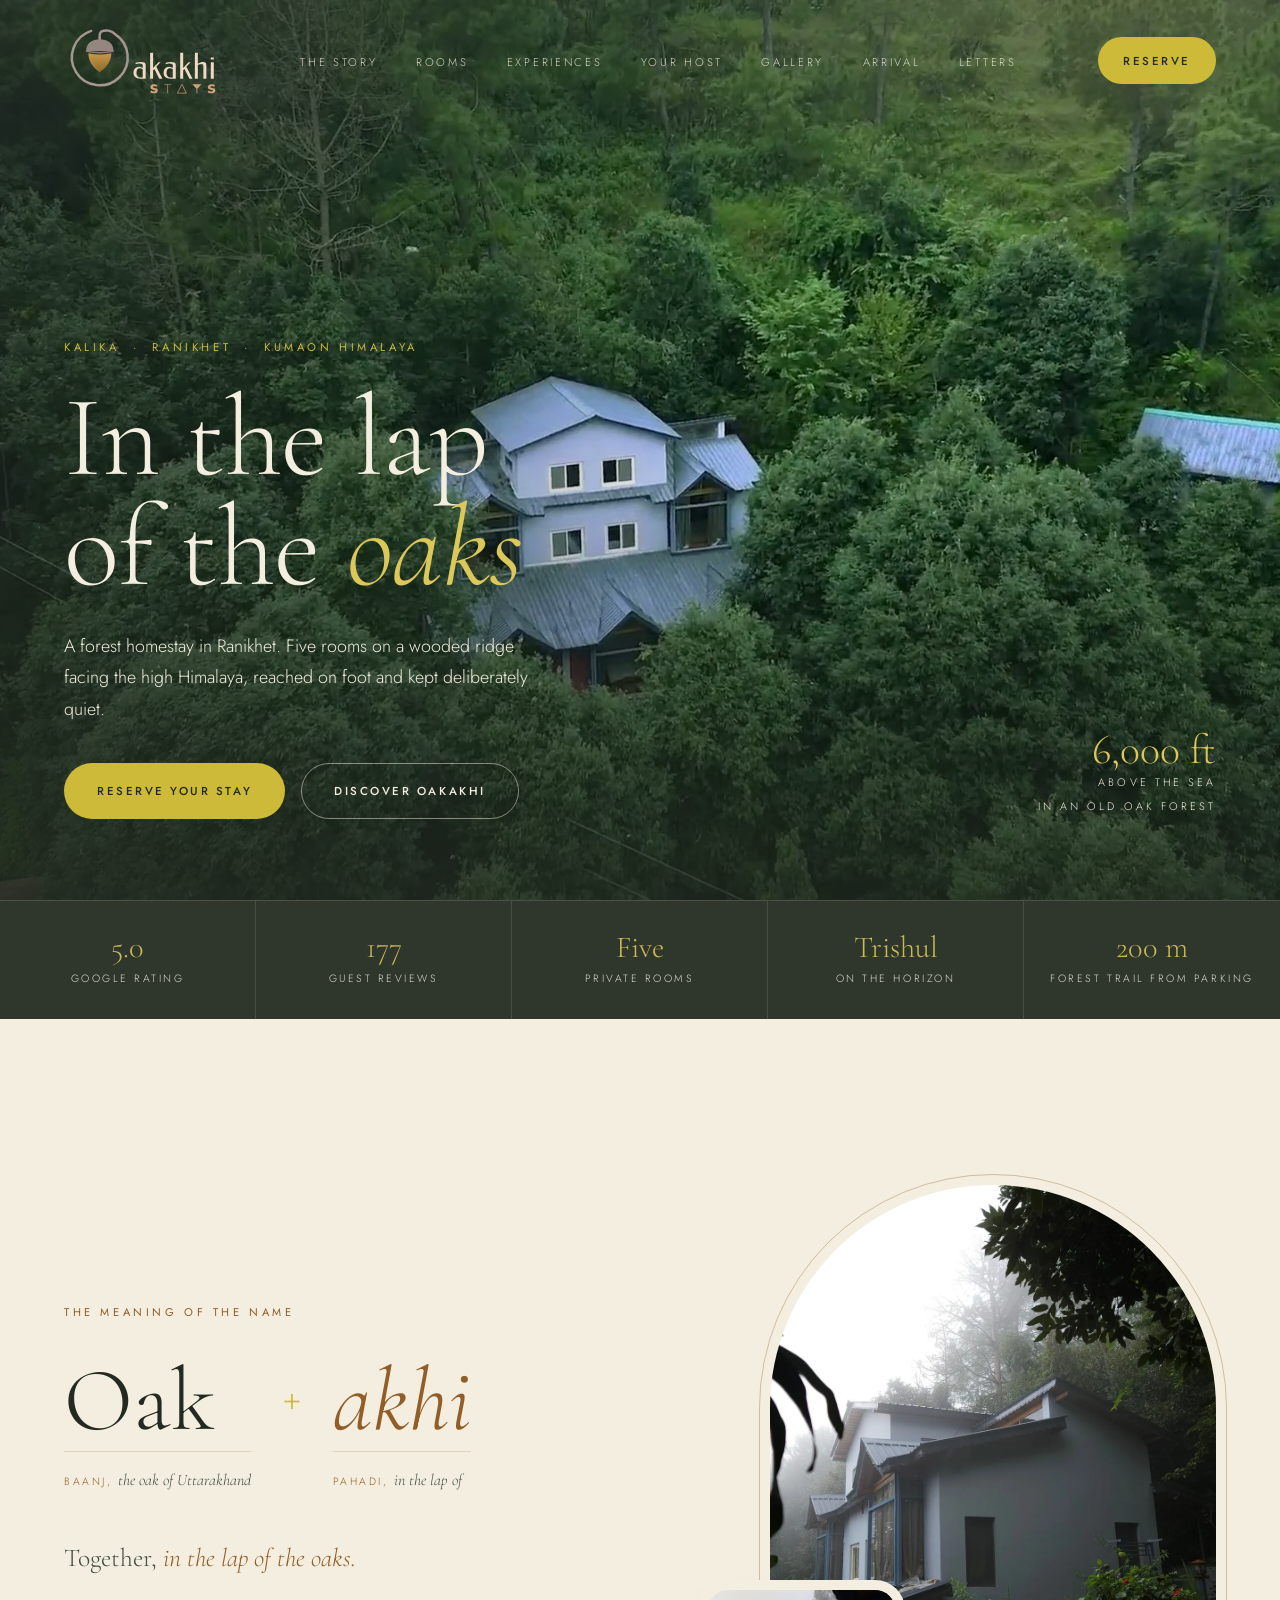
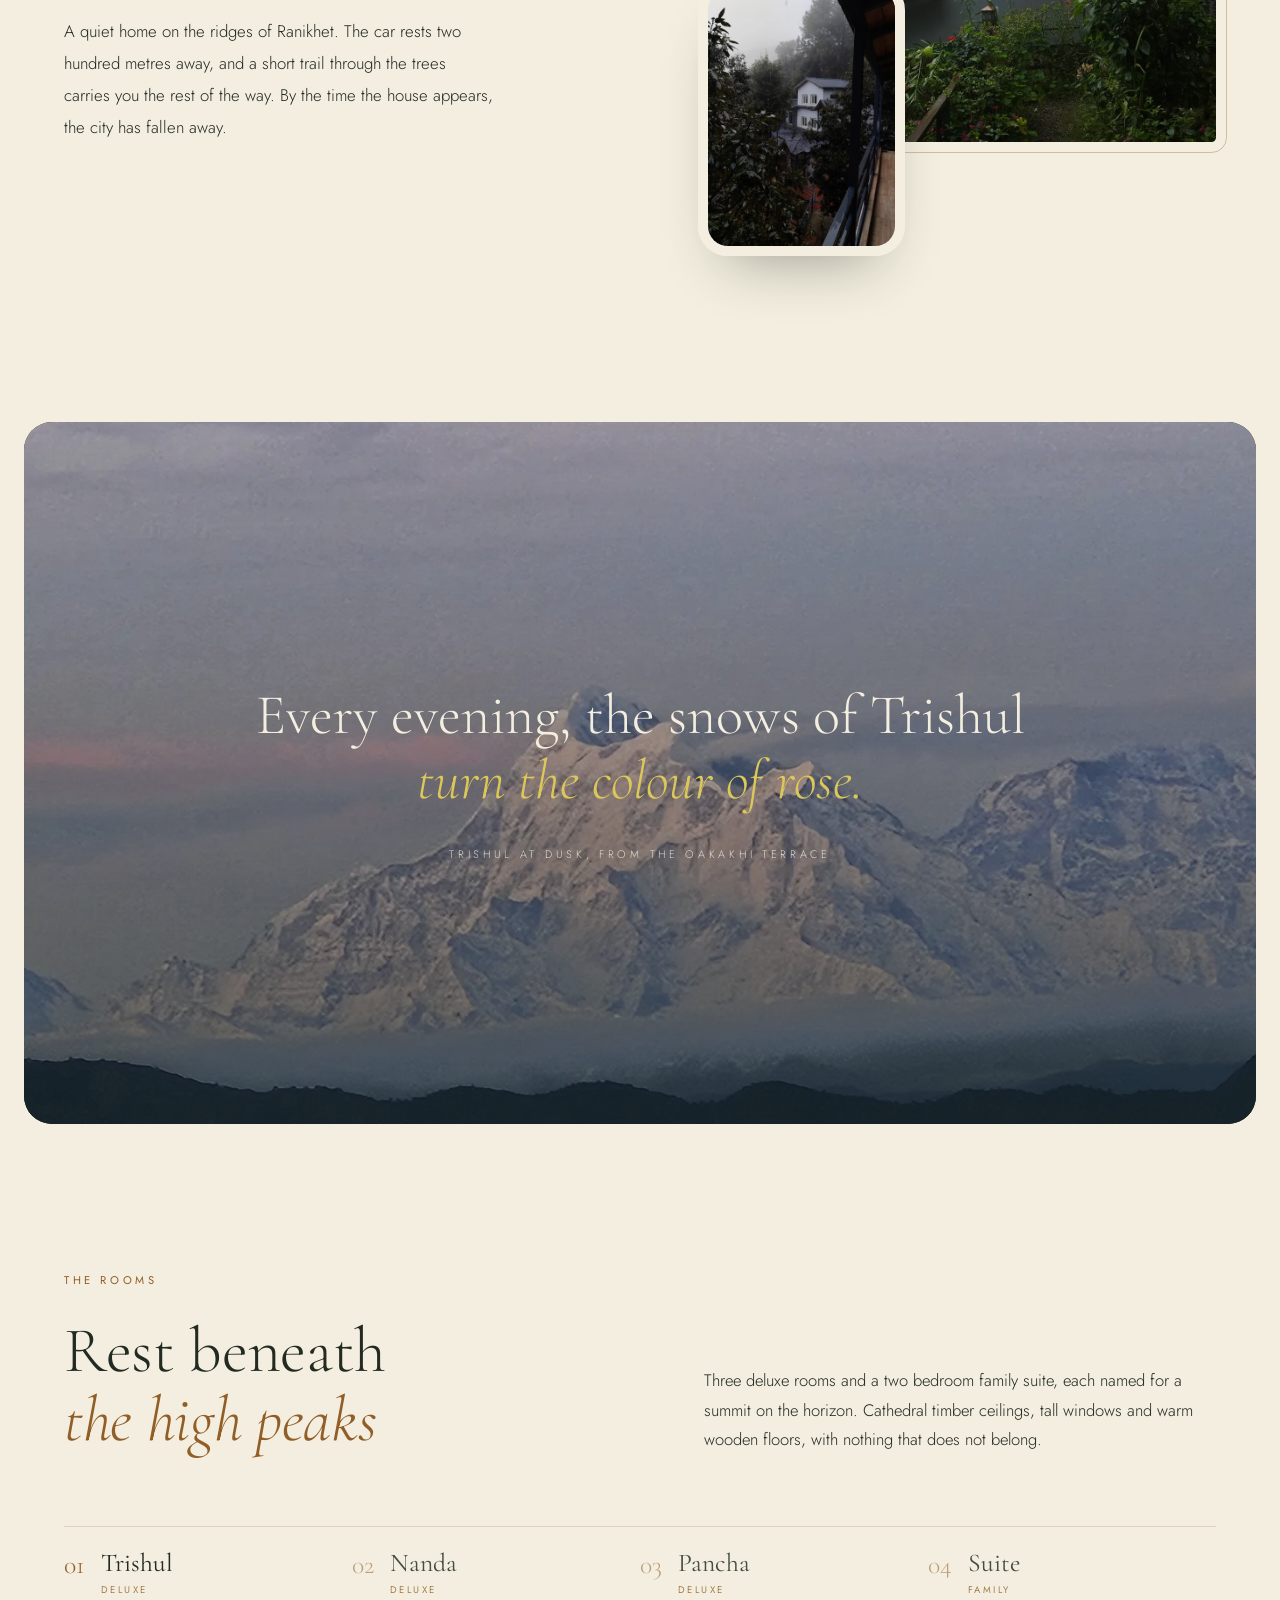
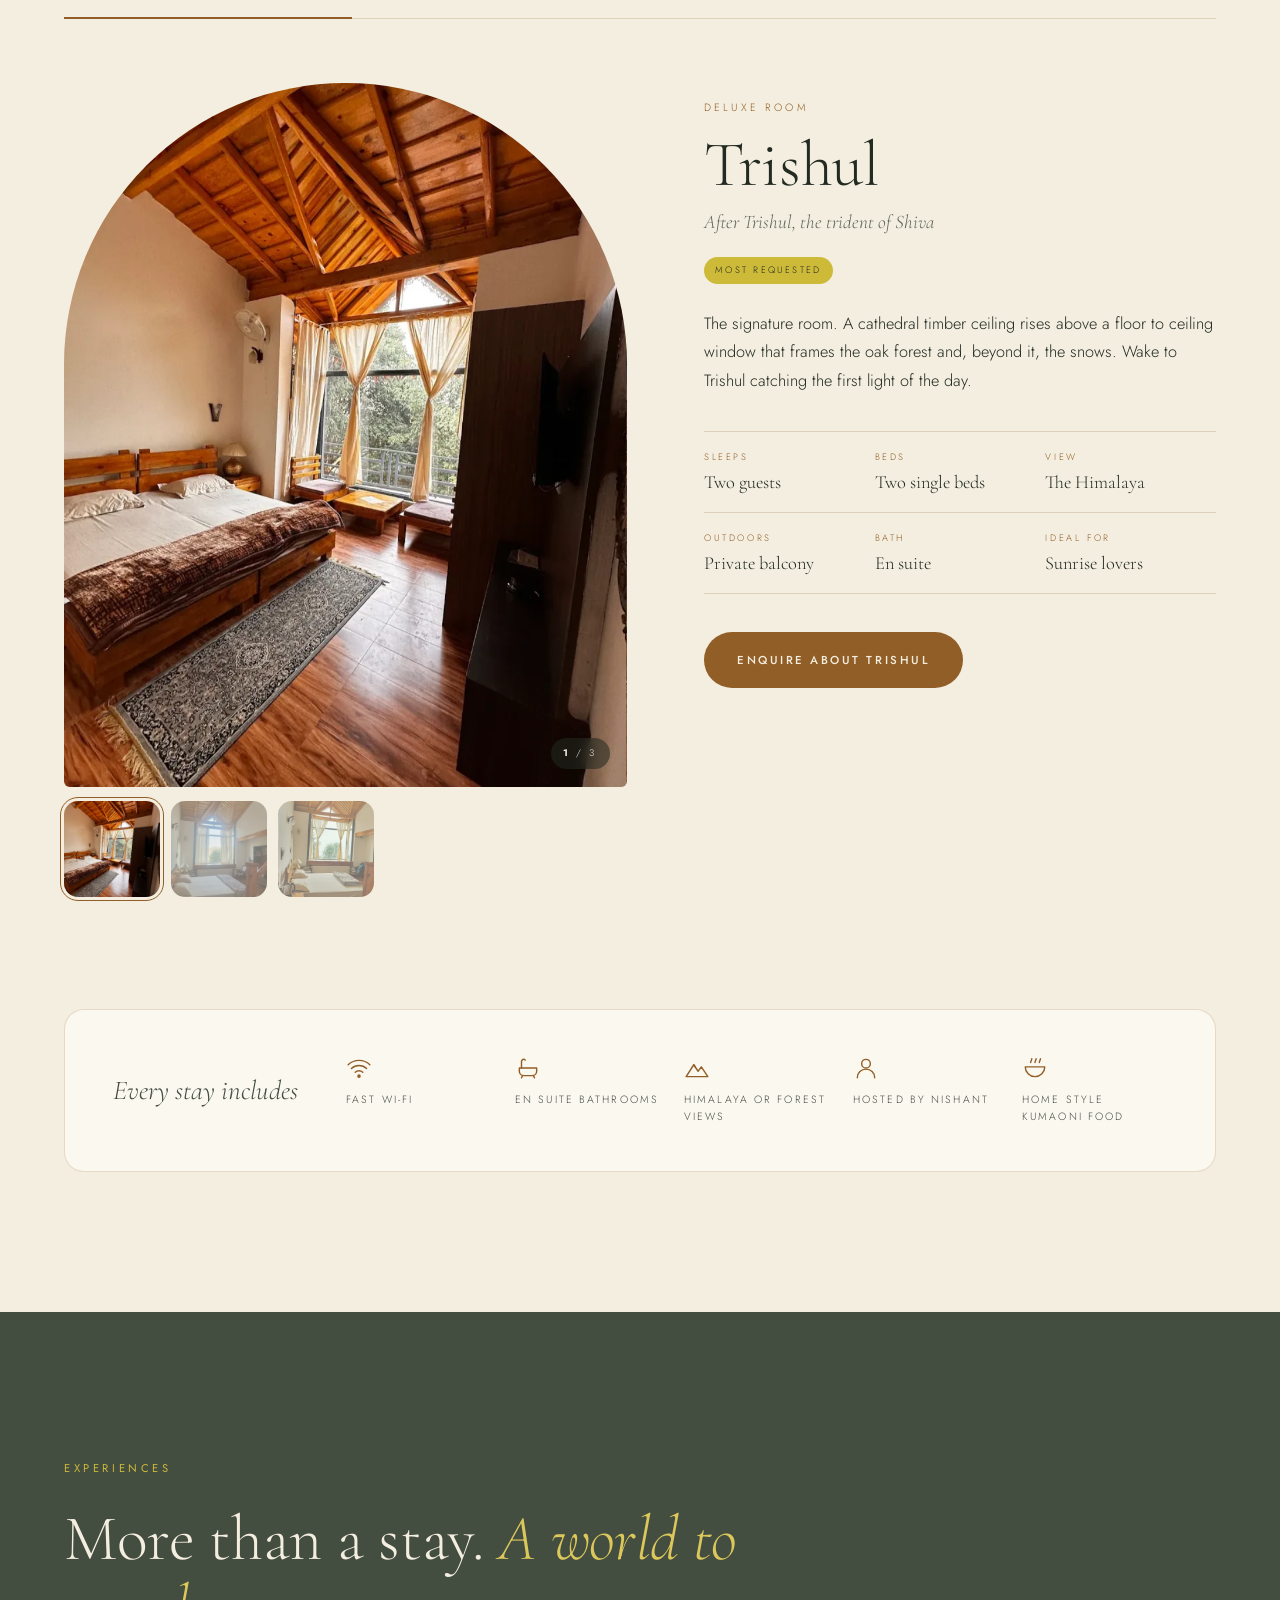
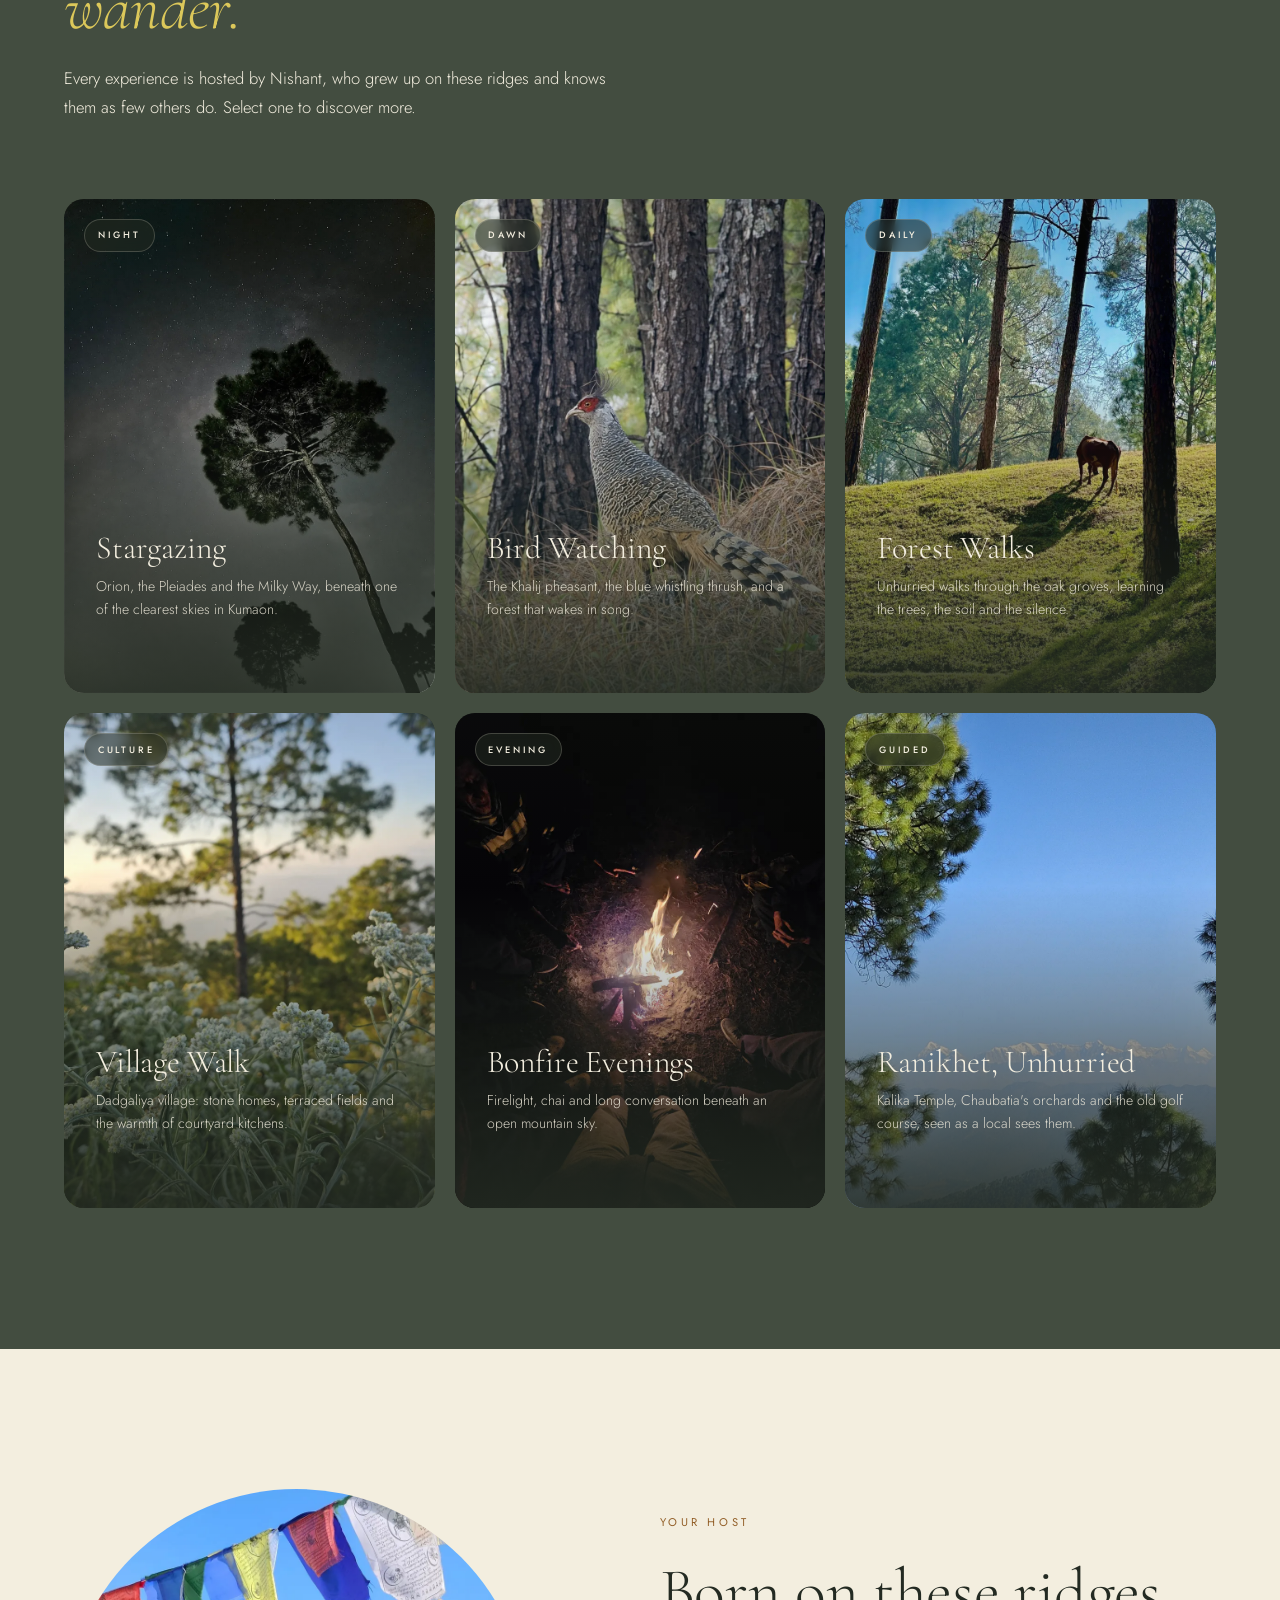
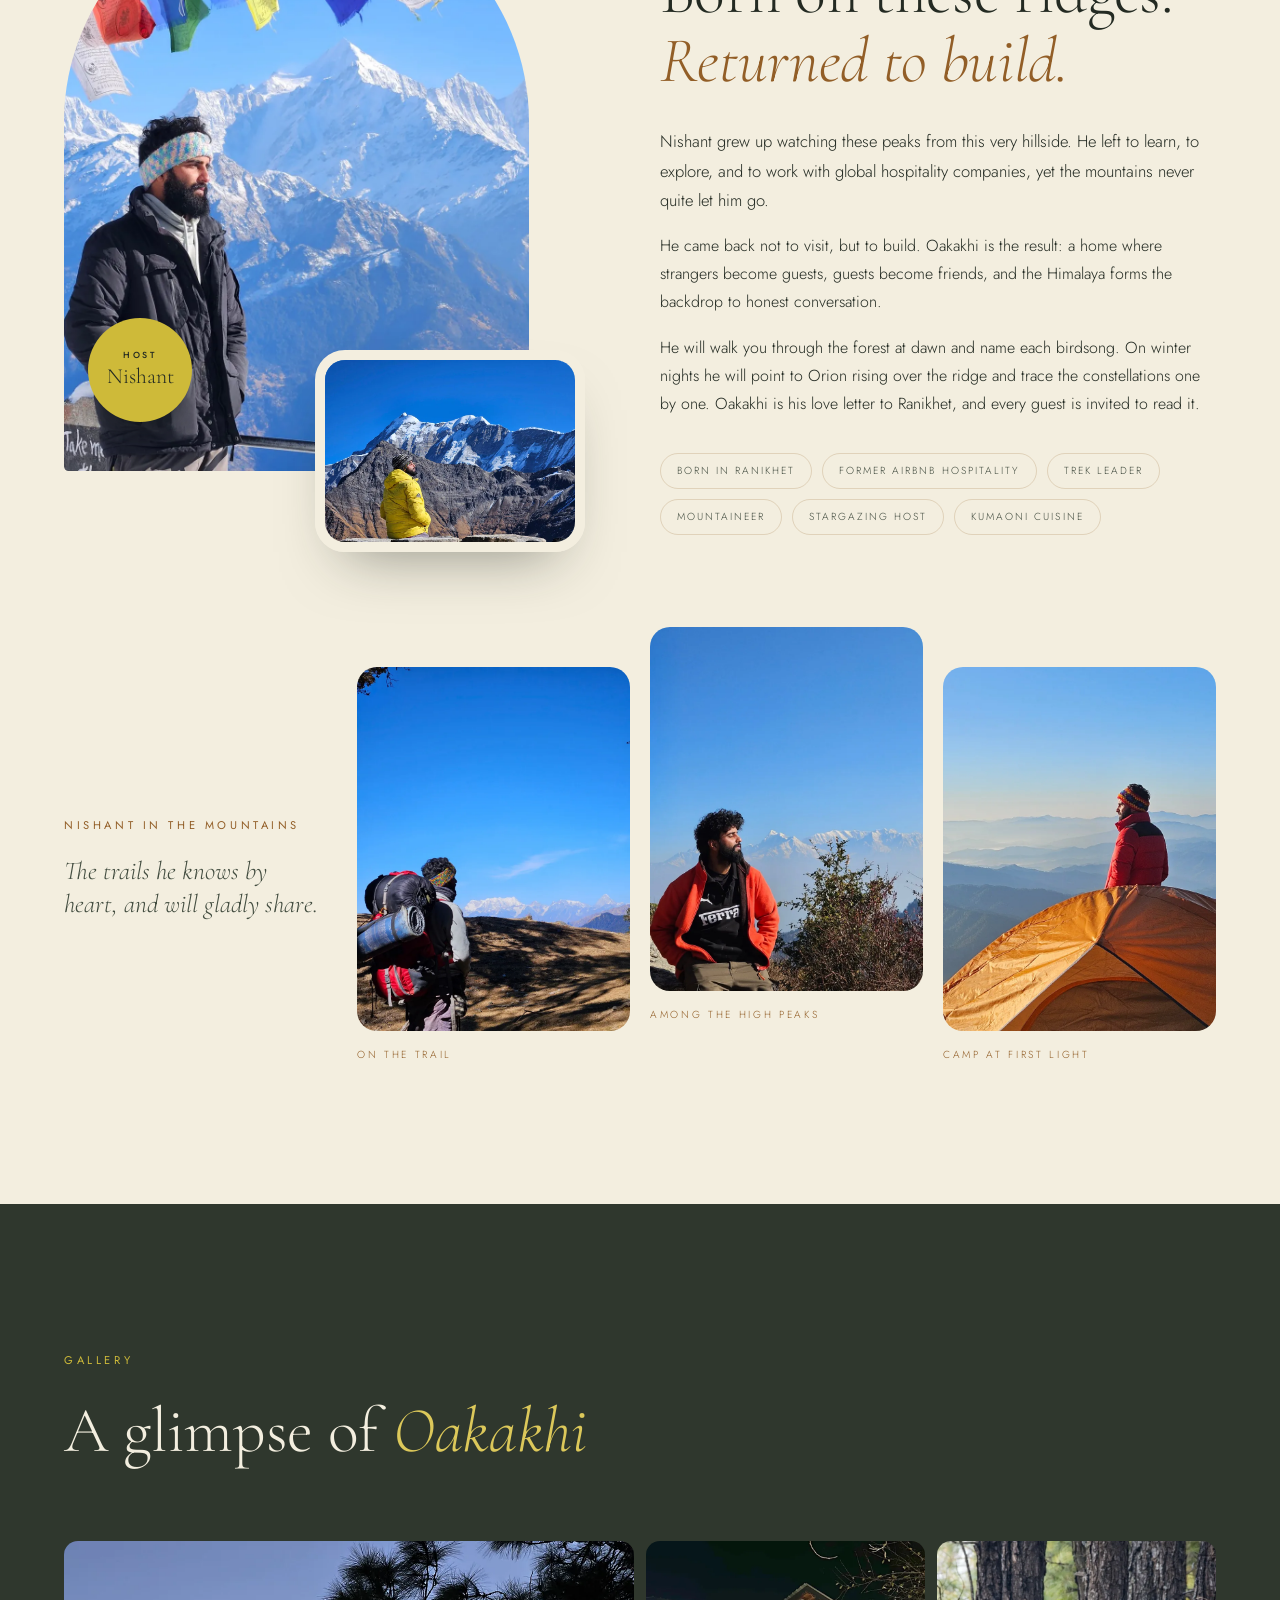
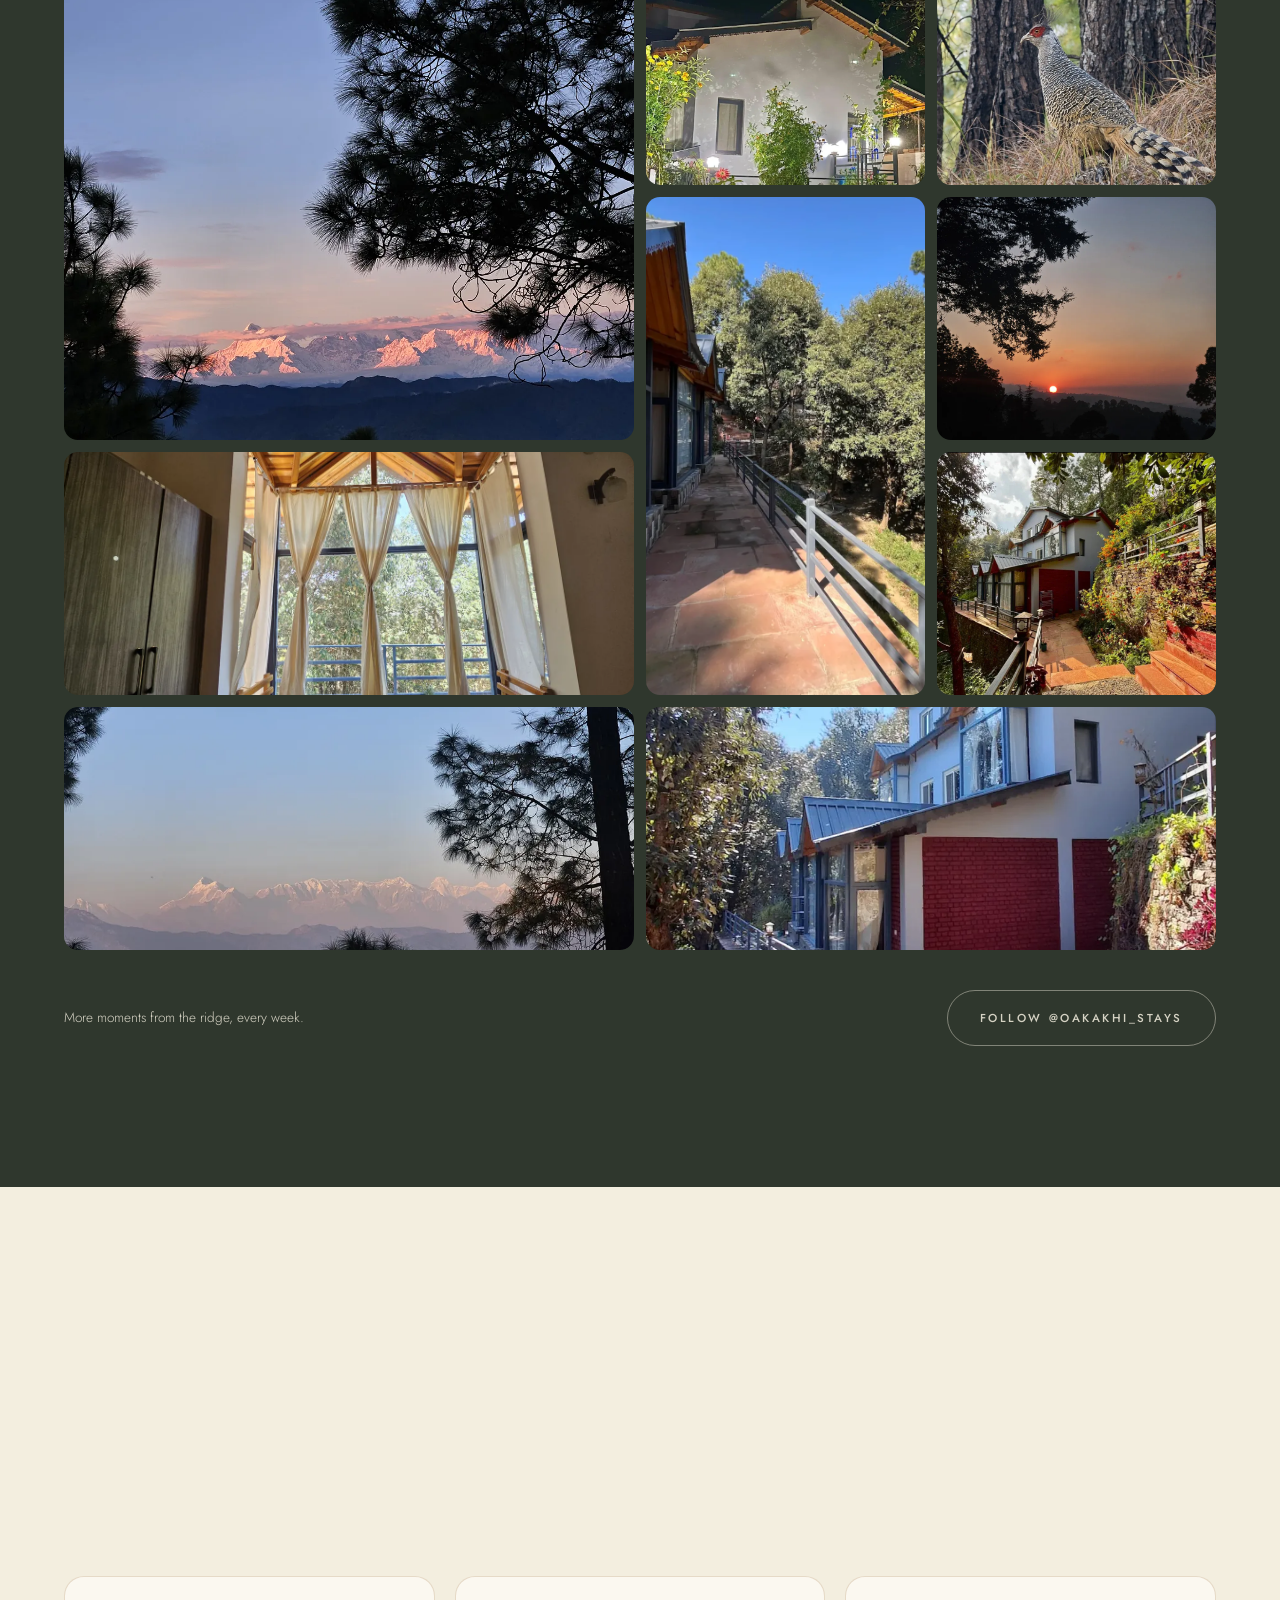
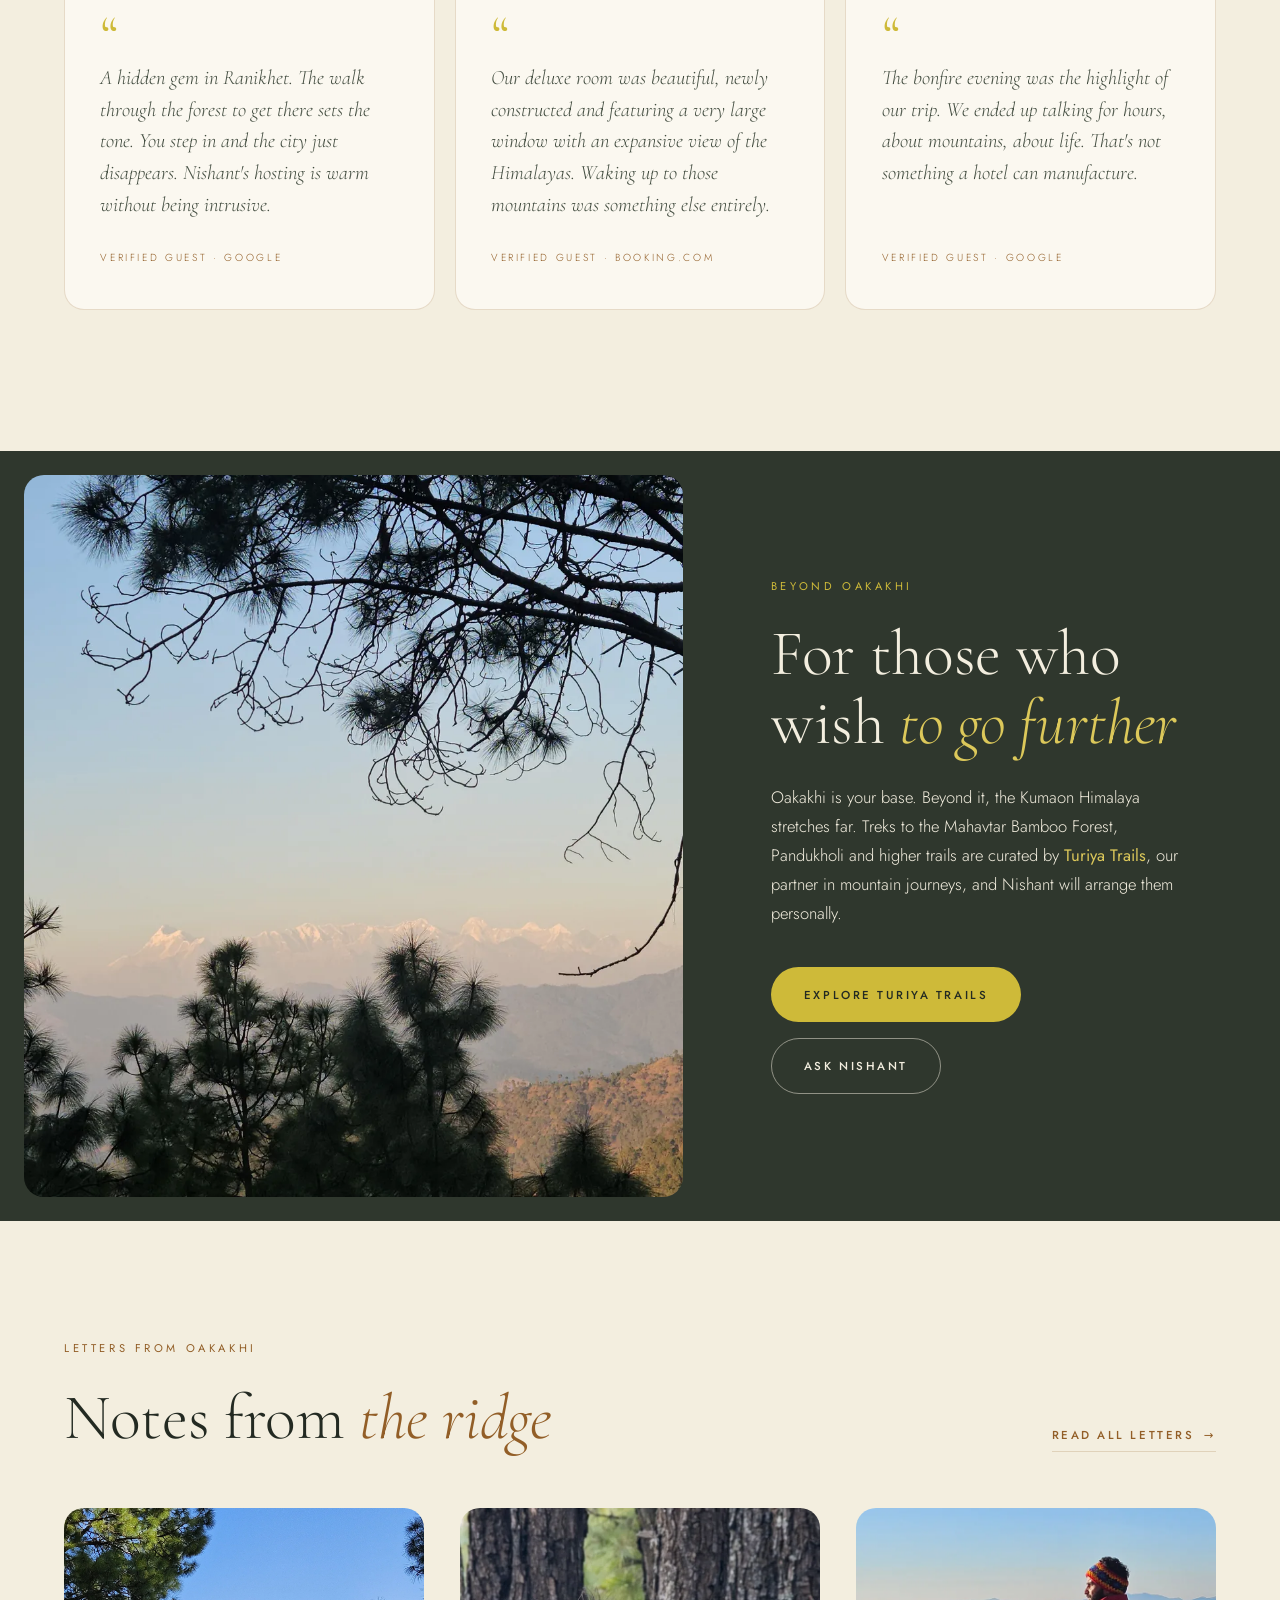
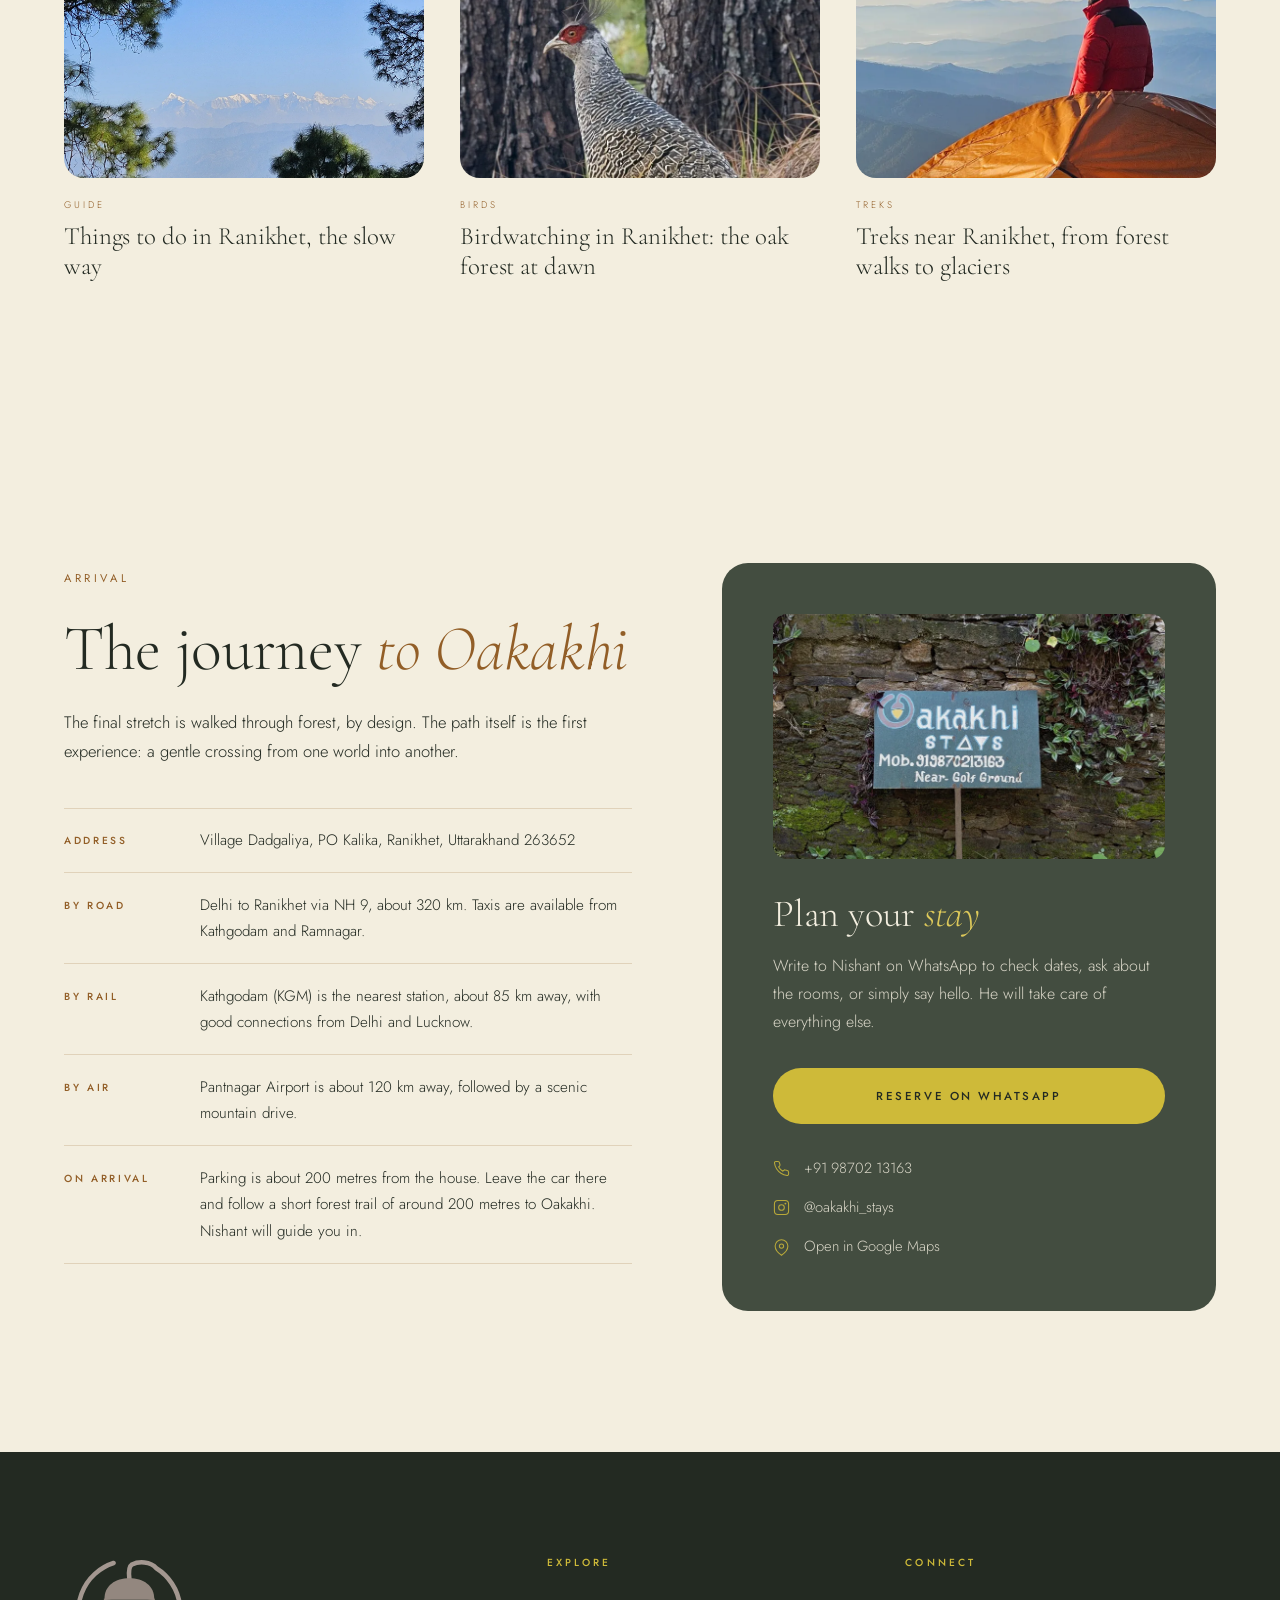
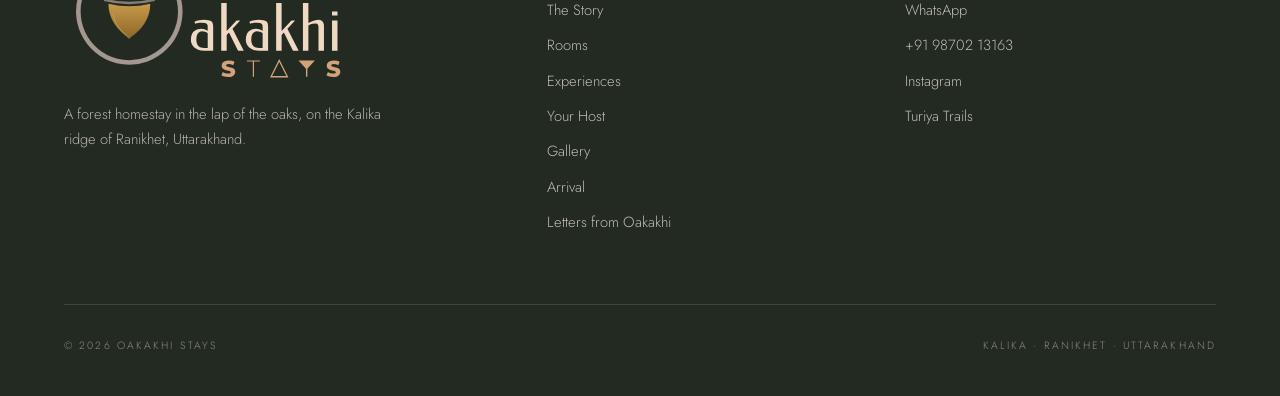
==== commit d8ce0d87: "Natural hero film, design polish and Letters from Oakakhi Bake a gentle colour grade into the drone " ====
--- a/index.html
+++ b/index.html
@@ -3,8 +3,8 @@
 <head>
 <meta charset="UTF-8">
 <meta name="viewport" content="width=device-width, initial-scale=1.0">
-<title>Oakakhi Stays · A Forest Homestay in Ranikhet, Kumaon Himalaya</title>
-<meta name="description" content="Oakakhi is a private forest homestay of five rooms near Kalika Temple, Ranikhet. Himalayan views, oak forest, Kumaoni hospitality and experiences hosted by Nishant.">
+<title>Oakakhi Stays · Forest Homestay in Ranikhet, Uttarakhand</title>
+<meta name="description" content="Oakakhi Stays is a forest homestay in Ranikhet, Uttarakhand, near Kalika Temple. Himalayan views, oak forest, birdwatching, stargazing, treks and Kumaoni hospitality, hosted by Nishant.">
 <meta name="theme-color" content="#2F372D">
 <link rel="canonical" href="https://oakakhistays.com/">
 <meta property="og:type" content="website">
@@ -84,23 +84,9 @@
 /* ---------- hero ---------- */
 .hero{position:relative;height:100vh;height:100svh;min-height:620px;display:flex;align-items:flex-end;color:var(--cream);overflow:hidden;background:var(--oak-deep)}
 .hero-media,.hero-media img,.hero-media video{position:absolute;inset:0;width:100%;height:100%;object-fit:cover}
-.hero-media img{animation:heroZoom 18s var(--ease) both}
 .hero-media video{opacity:0;transition:opacity 1.2s var(--ease)}
-/* cinematic grade over the drone film */
-.hero-media img,.hero-media video{filter:saturate(1.25) contrast(1.16) brightness(.97)}
-.hero-fx,.hero-fx span{position:absolute;inset:0;pointer-events:none}
-.hero-fx{z-index:1;overflow:hidden}
-.fx-tone{background:linear-gradient(180deg,rgba(255,196,120,.32) 0%,rgba(206,186,57,.12) 45%,rgba(20,70,60,.6) 100%);mix-blend-mode:soft-light}
-.fx-sun{inset:-30%;background:radial-gradient(closest-side at 92% 4%,rgba(255,214,140,.55),rgba(232,180,90,.22) 45%,rgba(232,180,90,0) 80%);mix-blend-mode:screen;animation:sunDrift 24s ease-in-out infinite alternate}
-.fx-haze{background:linear-gradient(222deg,rgba(255,220,150,.32) 0%,rgba(255,220,150,.08) 28%,rgba(255,220,150,0) 46%);mix-blend-mode:screen;animation:hazePulse 10s ease-in-out infinite alternate}
-.fx-vignette{background:radial-gradient(ellipse 90% 80% at 55% 42%,rgba(20,26,20,0) 60%,rgba(20,26,20,.42) 100%)}
-.fx-grain{inset:-50%;background-image:url("data:image/svg+xml,%3Csvg xmlns='http://www.w3.org/2000/svg' width='220' height='220'%3E%3Cfilter id='n'%3E%3CfeTurbulence type='fractalNoise' baseFrequency='.85' numOctaves='3' stitchTiles='stitch'/%3E%3CfeColorMatrix values='0 0 0 0 .5 0 0 0 0 .5 0 0 0 0 .5 0 0 0 .9 0'/%3E%3C/filter%3E%3Crect width='100%25' height='100%25' filter='url(%23n)'/%3E%3C/svg%3E");opacity:.06;mix-blend-mode:overlay;animation:grain 1.2s steps(6) infinite}
-@keyframes sunDrift{from{transform:translate(-3%,-2%) scale(1)}to{transform:translate(4%,3%) scale(1.08)}}
-@keyframes hazePulse{from{opacity:.65}to{opacity:1}}
-@keyframes grain{0%{transform:translate(0,0)}20%{transform:translate(-4%,3%)}40%{transform:translate(3%,-4%)}60%{transform:translate(-2%,-3%)}80%{transform:translate(4%,2%)}100%{transform:translate(0,0)}}
 .hero-media video.ready{opacity:1}
-@keyframes heroZoom{from{transform:scale(1.12)}to{transform:scale(1)}}
-.hero::after{content:'';position:absolute;inset:0;background:linear-gradient(90deg,rgba(35,42,34,.62) 0%,rgba(35,42,34,.3) 38%,rgba(35,42,34,0) 62%),linear-gradient(180deg,rgba(35,42,34,.5) 0%,rgba(35,42,34,0) 26%,rgba(35,42,34,.05) 50%,rgba(35,42,34,.8) 100%)}
+.hero::after{content:'';position:absolute;inset:0;pointer-events:none;background:radial-gradient(ellipse 55% 50% at 88% 0%,rgba(255,214,150,.16),rgba(255,214,150,0) 70%),linear-gradient(90deg,rgba(35,42,34,.58) 0%,rgba(35,42,34,.26) 38%,rgba(35,42,34,0) 62%),linear-gradient(180deg,rgba(35,42,34,.42) 0%,rgba(35,42,34,0) 24%,rgba(35,42,34,0) 55%,rgba(35,42,34,.72) 100%)}
 .hero-inner{position:relative;z-index:2;width:100%;padding:0 var(--gutter) clamp(3.5rem,9vh,6.5rem);display:grid;grid-template-columns:1fr auto;align-items:end;gap:2rem}
 .hero .eyebrow{color:var(--leaf);margin-bottom:1.6rem}
 .hero h1{font-size:clamp(3.4rem,9vw,8.5rem);line-height:.95}
@@ -155,8 +141,10 @@
 .collage .accent{position:absolute;left:0;bottom:0;width:40%;aspect-ratio:3/4;object-fit:cover;border:10px solid var(--cream);border-radius:calc(var(--r) + 10px);box-shadow:0 30px 60px -30px rgba(35,42,34,.45)}
 
 /* ---------- band ---------- */
-.band{position:relative;min-height:78vh;margin:0 clamp(.75rem,2vw,1.5rem);border-radius:28px;overflow:hidden;display:flex;align-items:center;justify-content:center;text-align:center;color:var(--cream);background:var(--oak-deep) url('assets/img/band.webp') center/cover no-repeat;background-attachment:fixed;padding:8rem var(--gutter)}
-.band::before{content:'';position:absolute;inset:0;border-radius:inherit;background:rgba(35,42,34,.45)}
+.band{position:relative;min-height:78vh;margin:0 clamp(.75rem,2vw,1.5rem);border-radius:28px;overflow:hidden;display:flex;align-items:center;justify-content:center;text-align:center;color:var(--cream);background:var(--oak-deep);padding:8rem var(--gutter)}
+.band-img,.band-img img{position:absolute;inset:0;width:100%;height:100%;object-fit:cover}
+.band::before{content:'';position:absolute;inset:0;z-index:1;border-radius:inherit;background:linear-gradient(180deg,rgba(35,42,34,0) 0%,rgba(35,42,34,.22) 45%,rgba(35,42,34,.55) 100%)}
+.band blockquote{z-index:2}
 .band blockquote{position:relative;max-width:56rem}
 .band p{font-family:var(--serif);font-size:clamp(2rem,4.4vw,3.8rem);font-weight:300;line-height:1.15}
 .band p em{color:var(--leaf-soft)}
@@ -235,6 +223,20 @@
   .includes ul{grid-template-columns:1fr 1fr}
 }
 
+
+/* ---------- letters teaser ---------- */
+.lt-teaser-head{max-width:1240px;margin:0 auto clamp(2.5rem,5vw,3.5rem);display:flex;justify-content:space-between;align-items:flex-end;gap:2rem;flex-wrap:wrap}
+.lt-teaser-head h2{margin-top:1.4rem}
+.lt-teaser-grid{max-width:1240px;margin:0 auto;display:grid;grid-template-columns:repeat(3,1fr);gap:clamp(1.25rem,3vw,2.25rem)}
+.lt-mini{display:block;text-decoration:none}
+.lt-mini img{width:100%;aspect-ratio:4/3;object-fit:cover;border-radius:var(--r);transition:transform 1.4s var(--ease)}
+.lt-mini:hover img{transform:scale(1.03)}
+.lt-mini-tag{display:block;margin-top:1.2rem;font-size:.6rem;letter-spacing:.3em;text-transform:uppercase;color:var(--wood)}
+.lt-mini h3{font-size:1.55rem;margin-top:.5rem;line-height:1.2;transition:color .3s}
+.lt-mini:hover h3{color:var(--wood)}
+#letters{padding-top:clamp(5rem,9vw,7rem)}
+@media (max-width:760px){.lt-teaser-grid{grid-template-columns:1fr}}
+
 /* ---------- experiences ---------- */
 .exp-grid{display:grid;grid-template-columns:repeat(3,1fr);gap:1.25rem}
 .exp-card{border-radius:var(--r);transform:translateZ(0);position:relative;display:block;aspect-ratio:3/4;overflow:hidden;color:var(--cream);text-decoration:none;cursor:pointer;background:var(--oak-deep)}
@@ -296,7 +298,7 @@
 
 /* ---------- turiya ---------- */
 .beyond{display:grid;grid-template-columns:1.2fr 1fr;min-height:560px;padding:clamp(1rem,2vw,1.5rem);gap:clamp(1rem,2vw,1.5rem)}
-.beyond-media{border-radius:var(--r);background:url('assets/img/expw-sightseeing.webp') center/cover no-repeat}
+.beyond-media{border-radius:var(--r);background:url('assets/img/beyond.webp') center 60%/cover no-repeat}
 .beyond-text{padding:clamp(4rem,8vw,7rem) var(--gutter);display:flex;flex-direction:column;justify-content:center}
 .beyond-text h2{margin:1.4rem 0 1.6rem}
 .beyond-text .lead strong{color:var(--leaf-soft);font-weight:400}
@@ -391,7 +393,6 @@
   .beyond-media{min-height:340px}
   .footer-top{grid-template-columns:1fr 1fr}
   .footer-top>div:first-child{grid-column:1/-1}
-  .band{background-attachment:scroll;background-image:url('assets/img/band-1200.webp')}
   .host-media::before{display:none}
   .host-media{margin-right:10%}
   .host-strip{grid-template-columns:1fr 1fr 1fr}
@@ -440,6 +441,7 @@
     <li><a href="#host">Your Host</a></li>
     <li><a href="#gallery">Gallery</a></li>
     <li><a href="#reach">Arrival</a></li>
+    <li><a href="letters/">Letters</a></li>
   </ul>
   <a class="btn btn-gold" href="https://wa.me/919870213163?text=Hello%20Nishant%2C%20I%20would%20like%20to%20reserve%20a%20stay%20at%20Oakakhi." target="_blank" rel="noopener">Reserve</a>
   <button class="burger" id="burger" aria-label="Open menu" aria-expanded="false" aria-controls="nav-links"><span></span><span></span></button>
@@ -454,12 +456,11 @@
     </picture>
     <video id="hero-video" muted loop playsinline preload="auto" aria-hidden="true"></video>
   </div>
-  <div class="hero-fx" aria-hidden="true"><span class="fx-tone"></span><span class="fx-sun"></span><span class="fx-haze"></span><span class="fx-vignette"></span><span class="fx-grain"></span></div>
   <div class="hero-inner">
     <div>
       <span class="eyebrow fade-up">Kalika&nbsp;&nbsp;·&nbsp;&nbsp;Ranikhet<span class="hide-sm">&nbsp;&nbsp;·&nbsp;&nbsp;Kumaon Himalaya</span></span>
       <h1 class="fade-up d1">In the lap<br>of the <em>oaks</em></h1>
-      <p class="hero-sub fade-up d2">Five rooms on a forested ridge, facing the high Himalaya. Reached on foot, and kept deliberately quiet.</p>
+      <p class="hero-sub fade-up d2">A forest homestay in Ranikhet. Five rooms on a wooded ridge facing the high Himalaya, reached on foot and kept deliberately quiet.</p>
       <div class="hero-ctas fade-up d3">
         <a class="btn btn-gold" href="https://wa.me/919870213163?text=Hello%20Nishant%2C%20I%20would%20like%20to%20reserve%20a%20stay%20at%20Oakakhi." target="_blank" rel="noopener">Reserve your stay</a>
         <a class="btn btn-ghost" href="#story">Discover Oakakhi</a>
@@ -501,10 +502,14 @@
 </section>
 
 <!-- BAND -->
-<div class="band" role="img" aria-label="Pine forest on the Ranikhet ridge with the Himalaya beyond">
+<div class="band">
+  <picture class="band-img">
+    <source media="(max-width: 760px)" srcset="assets/img/band-m.webp">
+    <img src="assets/img/band.webp" srcset="assets/img/band-1200.webp 1200w, assets/img/band.webp 2400w" sizes="100vw" alt="Trishul glowing rose at dusk, seen from Oakakhi" loading="lazy">
+  </picture>
   <blockquote class="reveal">
-    <p>Trishul. Nanda Devi. Panchachuli.<br><em>Each room is named for a peak you can see from the terrace.</em></p>
-    <span>The Himalaya, from Oakakhi</span>
+    <p>Every evening, the snows of Trishul<br><em>turn the colour of rose.</em></p>
+    <span>Trishul at dusk, from the Oakakhi terrace</span>
   </blockquote>
 </div>
 
@@ -618,7 +623,6 @@
       <p>He came back not to visit, but to build. Oakakhi is the result: a home where strangers become guests, guests become friends, and the Himalaya forms the backdrop to honest conversation.</p>
       <p>He will walk you through the forest at dawn and name each birdsong. On winter nights he will point to Orion rising over the ridge and trace the constellations one by one. Oakakhi is his love letter to Ranikhet, and every guest is invited to read it.</p>
       <div class="pills"><span>Born in Ranikhet</span><span>Former Airbnb hospitality</span><span>Trek leader</span><span>Mountaineer</span><span>Stargazing host</span><span>Kumaoni cuisine</span></div>
-      <p class="signature">Nishant, your host</p>
     </div>
   </div>
   <div class="host-strip">
@@ -663,9 +667,6 @@
     <article class="review reveal"><blockquote>A hidden gem in Ranikhet. The walk through the forest to get there sets the tone. You step in and the city just disappears. Nishant's hosting is warm without being intrusive.</blockquote><footer>Verified guest · Google</footer></article>
     <article class="review reveal r2"><blockquote>Our deluxe room was beautiful, newly constructed and featuring a very large window with an expansive view of the Himalayas. Waking up to those mountains was something else entirely.</blockquote><footer>Verified guest · Booking.com</footer></article>
     <article class="review reveal r3"><blockquote>The bonfire evening was the highlight of our trip. We ended up talking for hours, about mountains, about life. That's not something a hotel can manufacture.</blockquote><footer>Verified guest · Google</footer></article>
-    <article class="review reveal"><blockquote>The mornings are so quiet you can hear individual birds. The food tasted like it was made with genuine care. We didn't want to leave.</blockquote><footer>Verified guest · Google</footer></article>
-    <article class="review reveal r2"><blockquote>Came for two nights, stayed four. There was nothing to do except watch the mountains and breathe. After six months of non-stop work, that was exactly what I needed.</blockquote><footer>Verified guest · Google</footer></article>
-    <article class="review reveal r3"><blockquote>Our stay at Oakakhi was very pleasant. Nishant has done a really good job with the rooms and service. Everyone was accommodating and helpful. The food was like home food.</blockquote><footer>Verified guest · Google</footer></article>
   </div>
 </section>
 
@@ -682,6 +683,16 @@
     </div>
   </div>
 </section>
+
+<!-- LETTERS:START -->
+<section class="light letters-teaser" id="letters">
+  <div class="lt-teaser-head reveal">
+    <div><span class="eyebrow">Letters from Oakakhi</span><h2>Notes from <em>the ridge</em></h2></div>
+    <a class="link" href="letters/">Read all letters <span aria-hidden="true">→</span></a>
+  </div>
+  <div class="lt-teaser-grid"><a class="lt-mini reveal" href="letters/things-to-do-in-ranikhet/"><img src="assets/img/expw-sightseeing.webp" alt="The Himalaya seen between pines above Ranikhet" loading="lazy"><span class="lt-mini-tag">Guide</span><h3>Things to do in Ranikhet, the slow way</h3></a><a class="lt-mini reveal" href="letters/birdwatching-in-ranikhet/"><img src="assets/img/expw-birdwatching.webp" alt="A Khalij pheasant among the pines near Oakakhi" loading="lazy"><span class="lt-mini-tag">Birds</span><h3>Birdwatching in Ranikhet: the oak forest at dawn</h3></a><a class="lt-mini reveal" href="letters/treks-near-ranikhet/"><img src="assets/img/nishant-camp.webp" alt="A trekker at camp above a sea of Kumaon hills at first light" loading="lazy"><span class="lt-mini-tag">Treks</span><h3>Treks near Ranikhet, from forest walks to glaciers</h3></a></div>
+</section>
+<!-- LETTERS:END -->
 
 <!-- REACH -->
 <section class="light" id="reach">
@@ -723,7 +734,7 @@
     </div>
     <div class="footer-col">
       <h4>Explore</h4>
-      <a href="#story">The Story</a><a href="#rooms">Rooms</a><a href="#experiences">Experiences</a><a href="#host">Your Host</a><a href="#gallery">Gallery</a><a href="#reach">Arrival</a>
+      <a href="#story">The Story</a><a href="#rooms">Rooms</a><a href="#experiences">Experiences</a><a href="#host">Your Host</a><a href="#gallery">Gallery</a><a href="#reach">Arrival</a><a href="letters/">Letters from Oakakhi</a>
     </div>
     <div class="footer-col">
       <h4>Connect</h4>
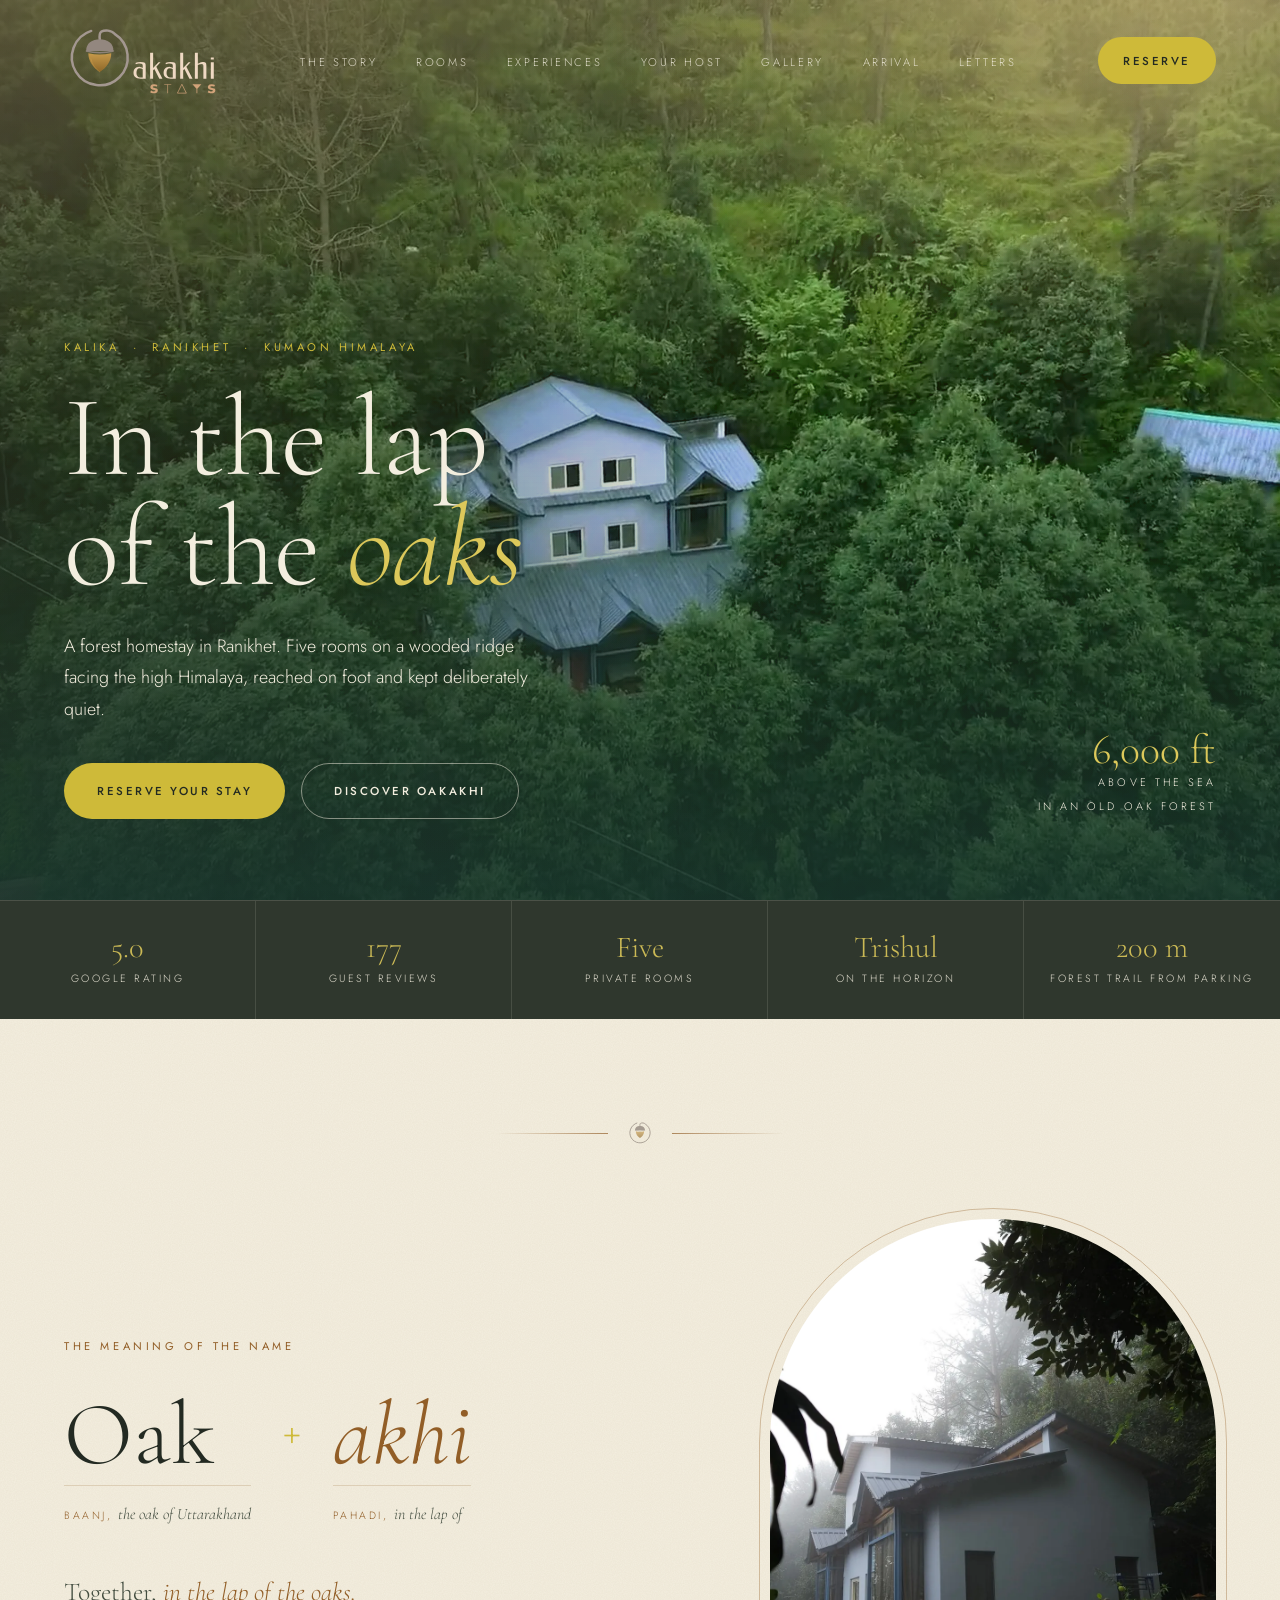
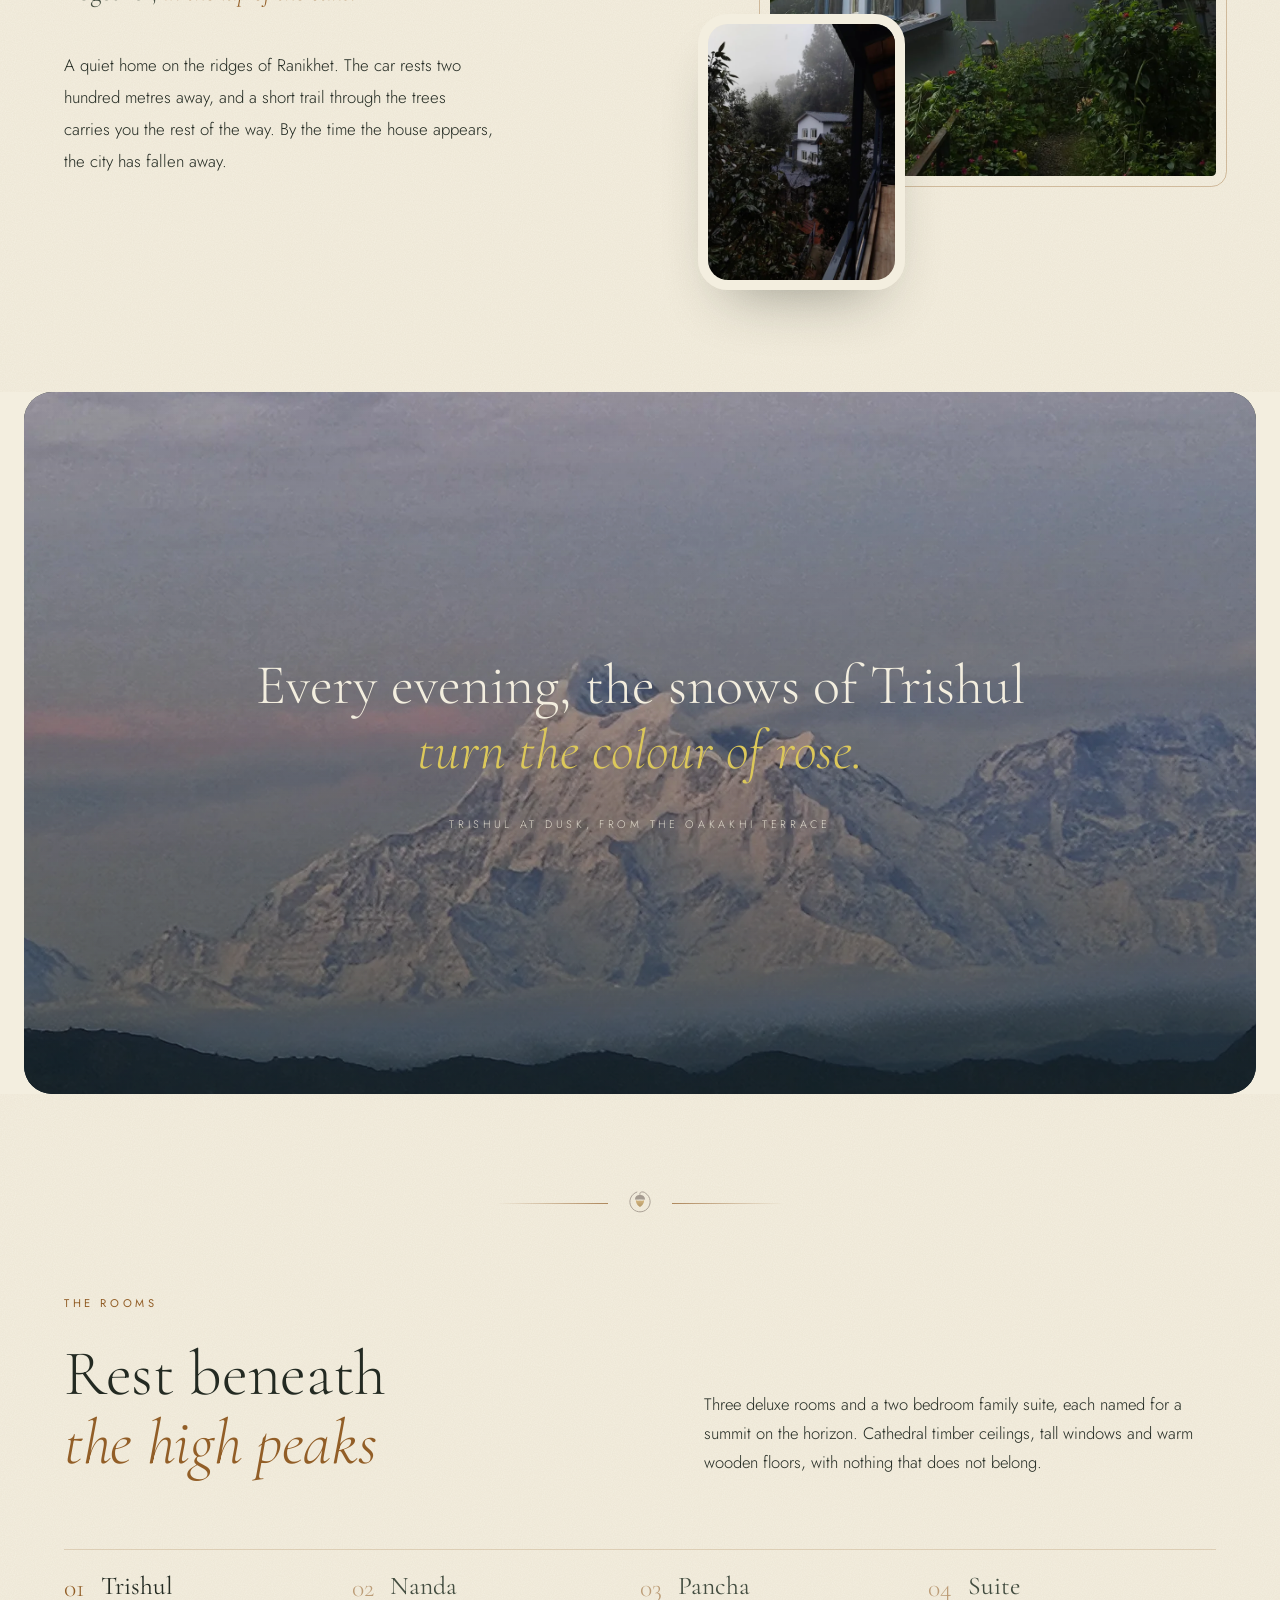
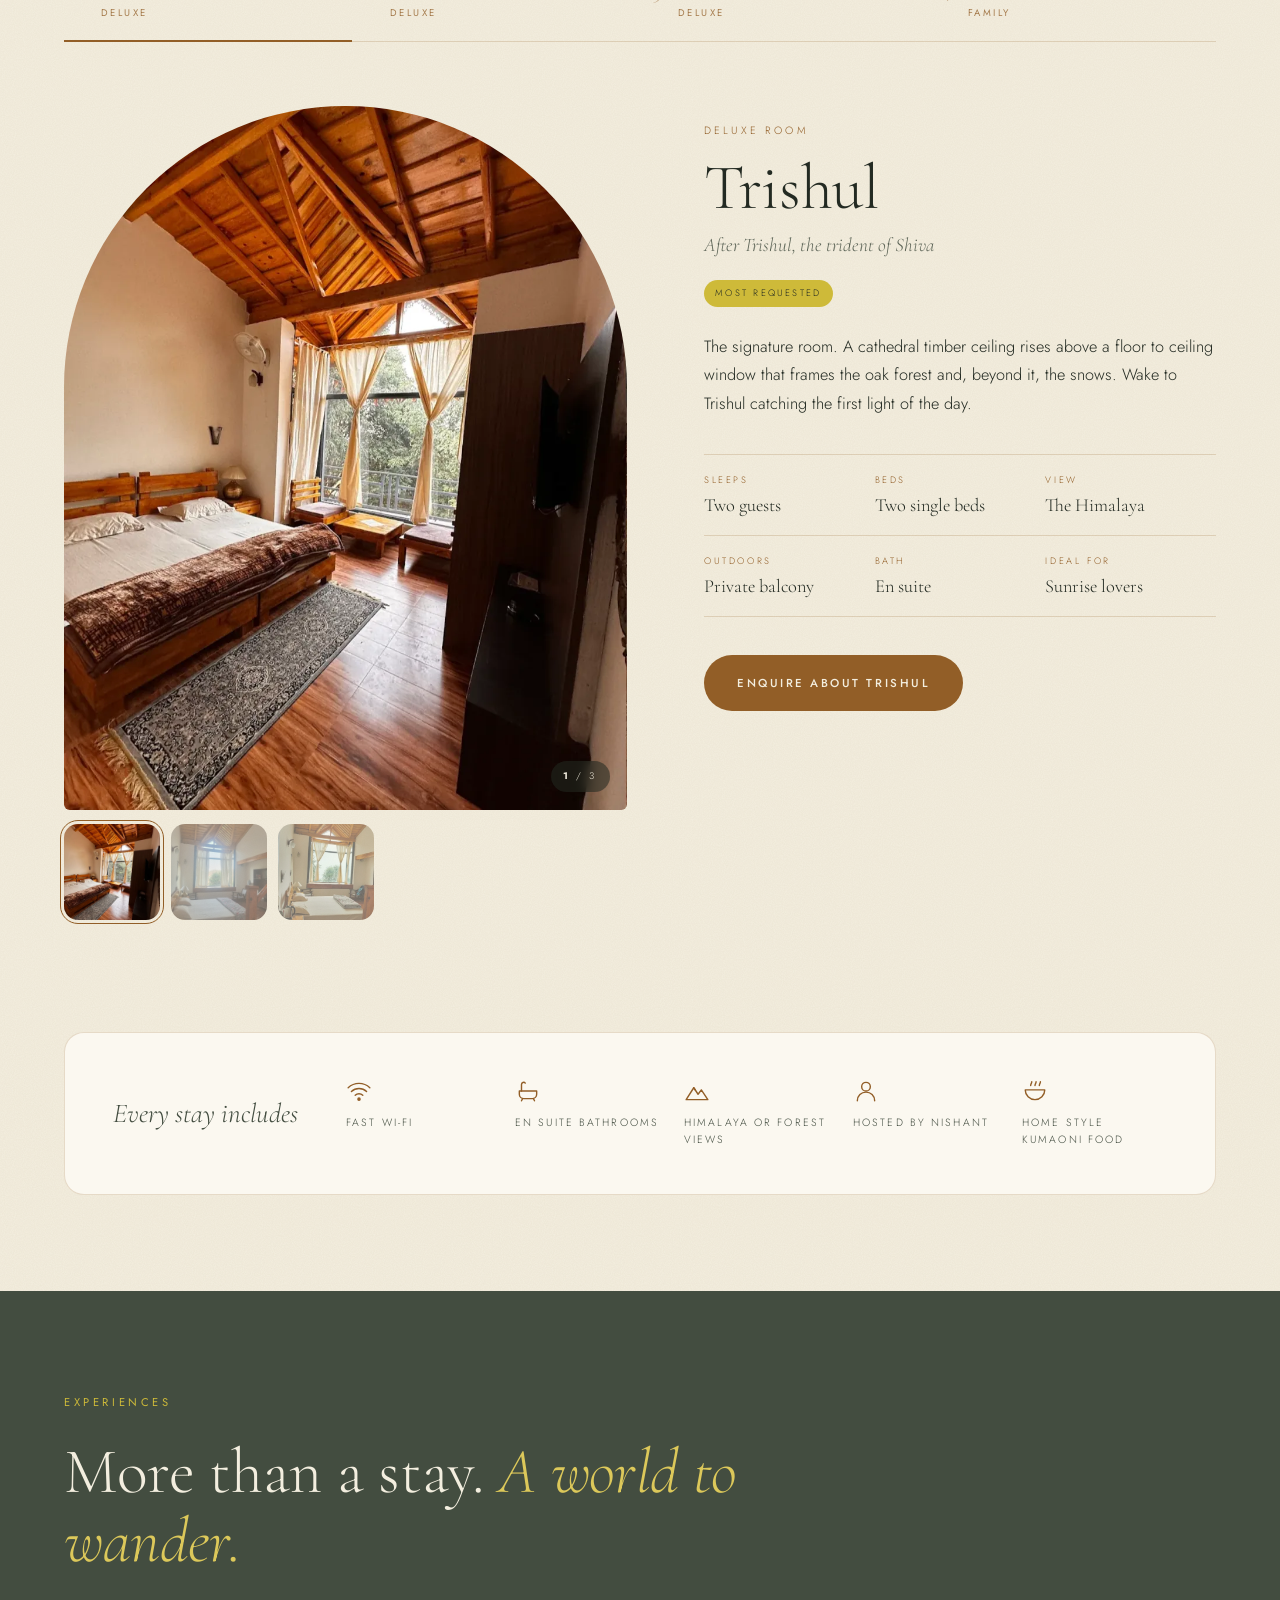
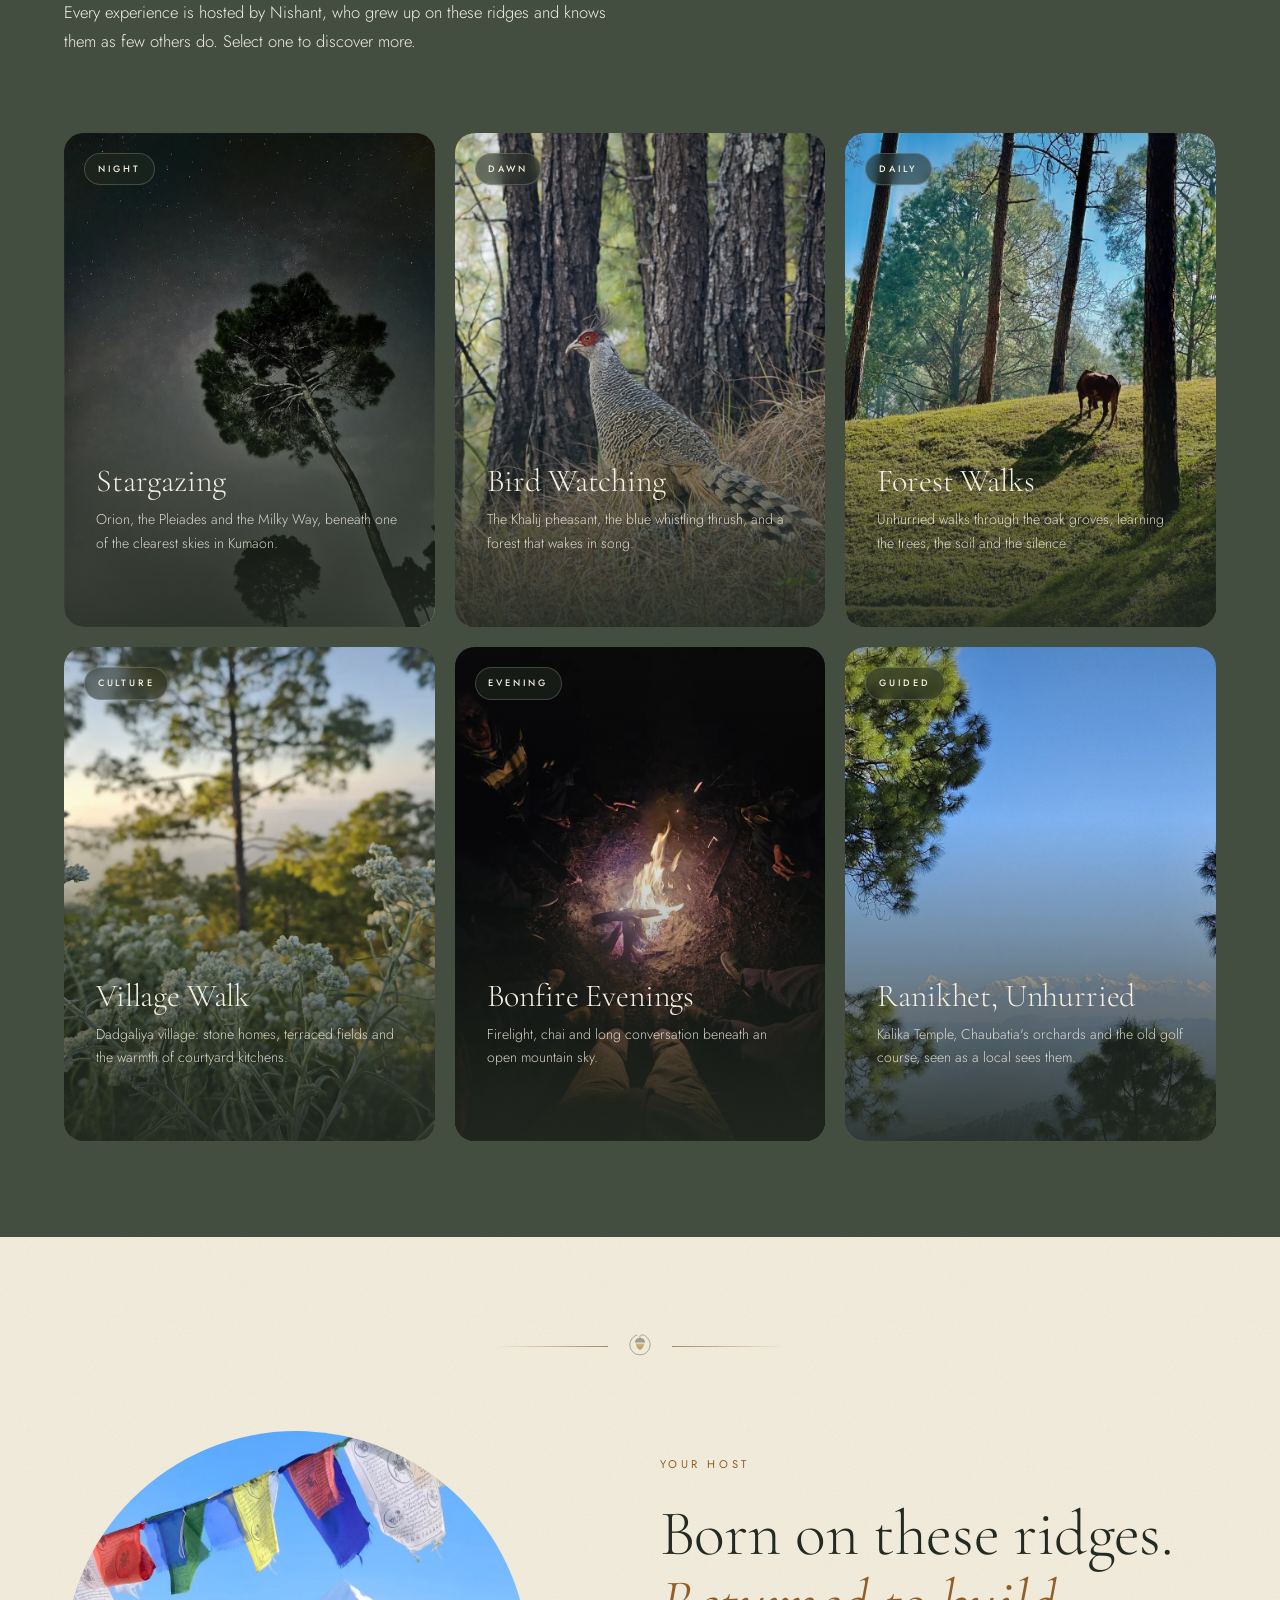
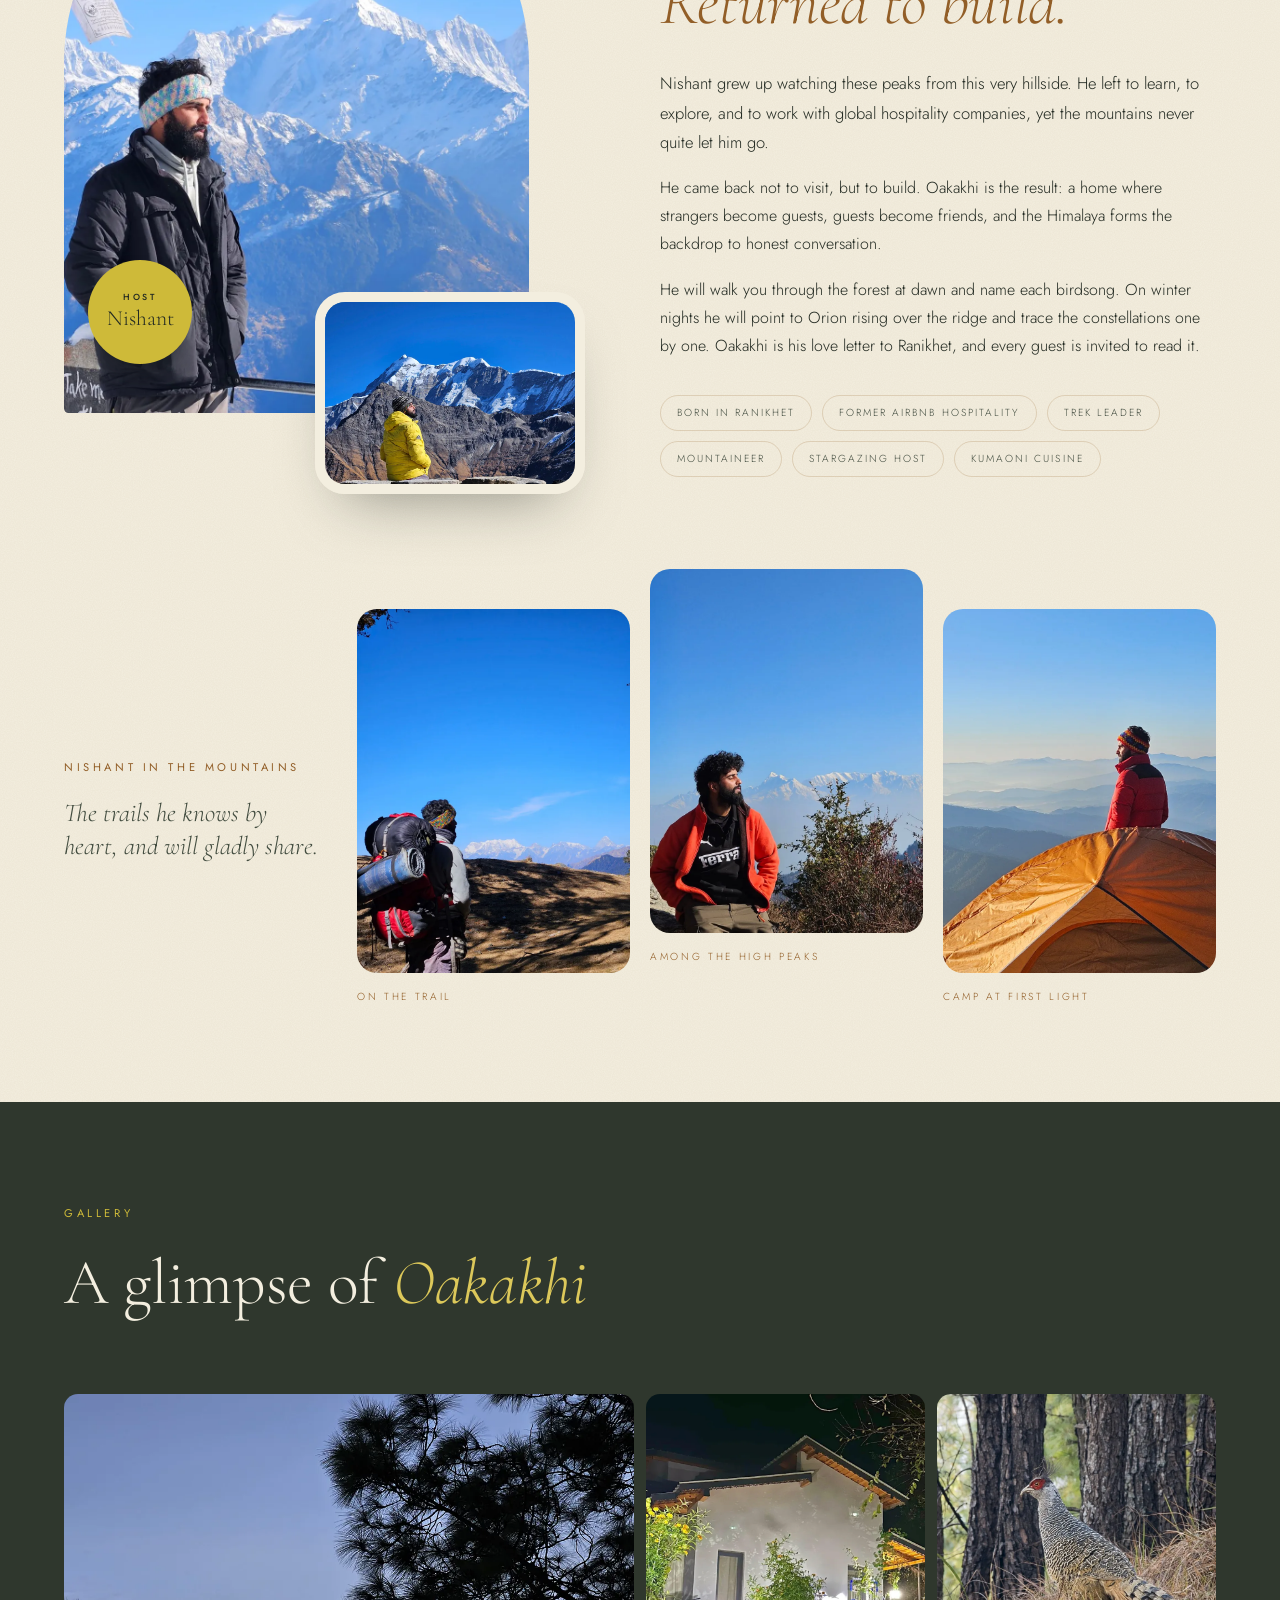
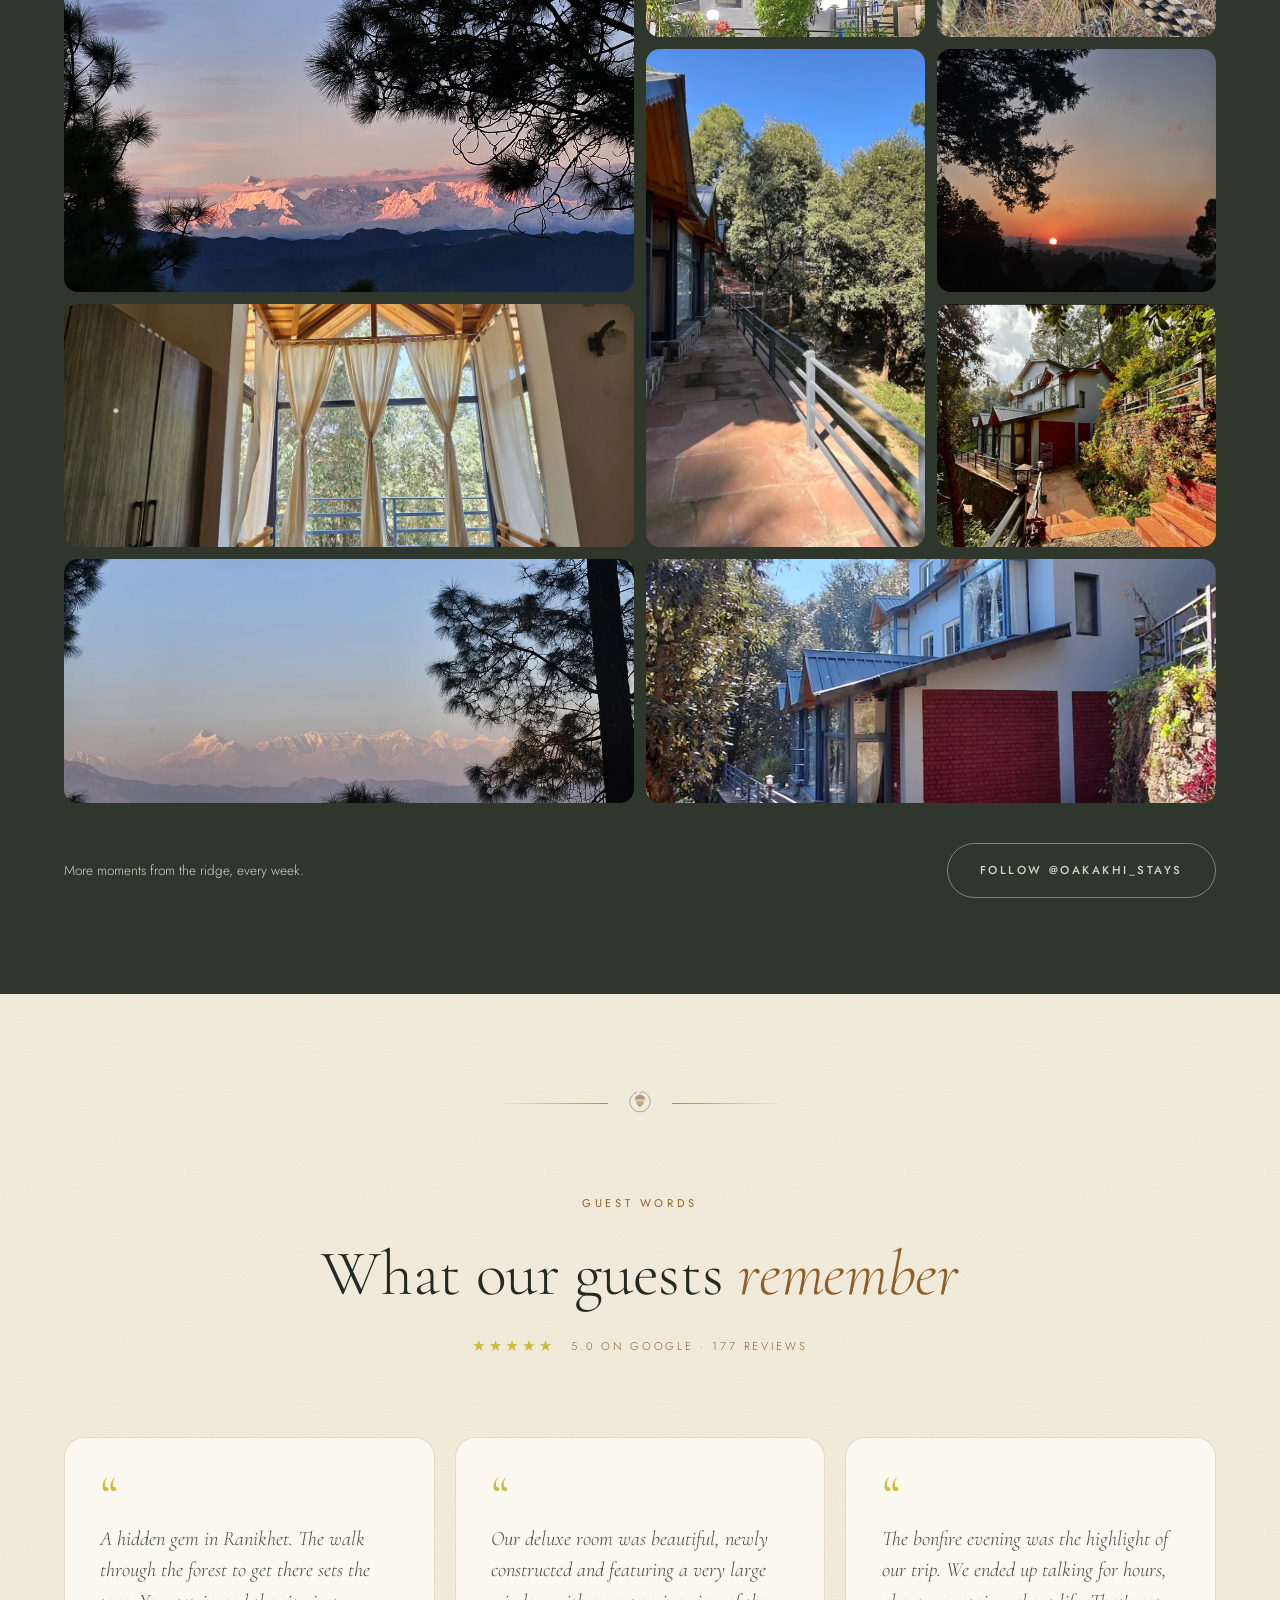
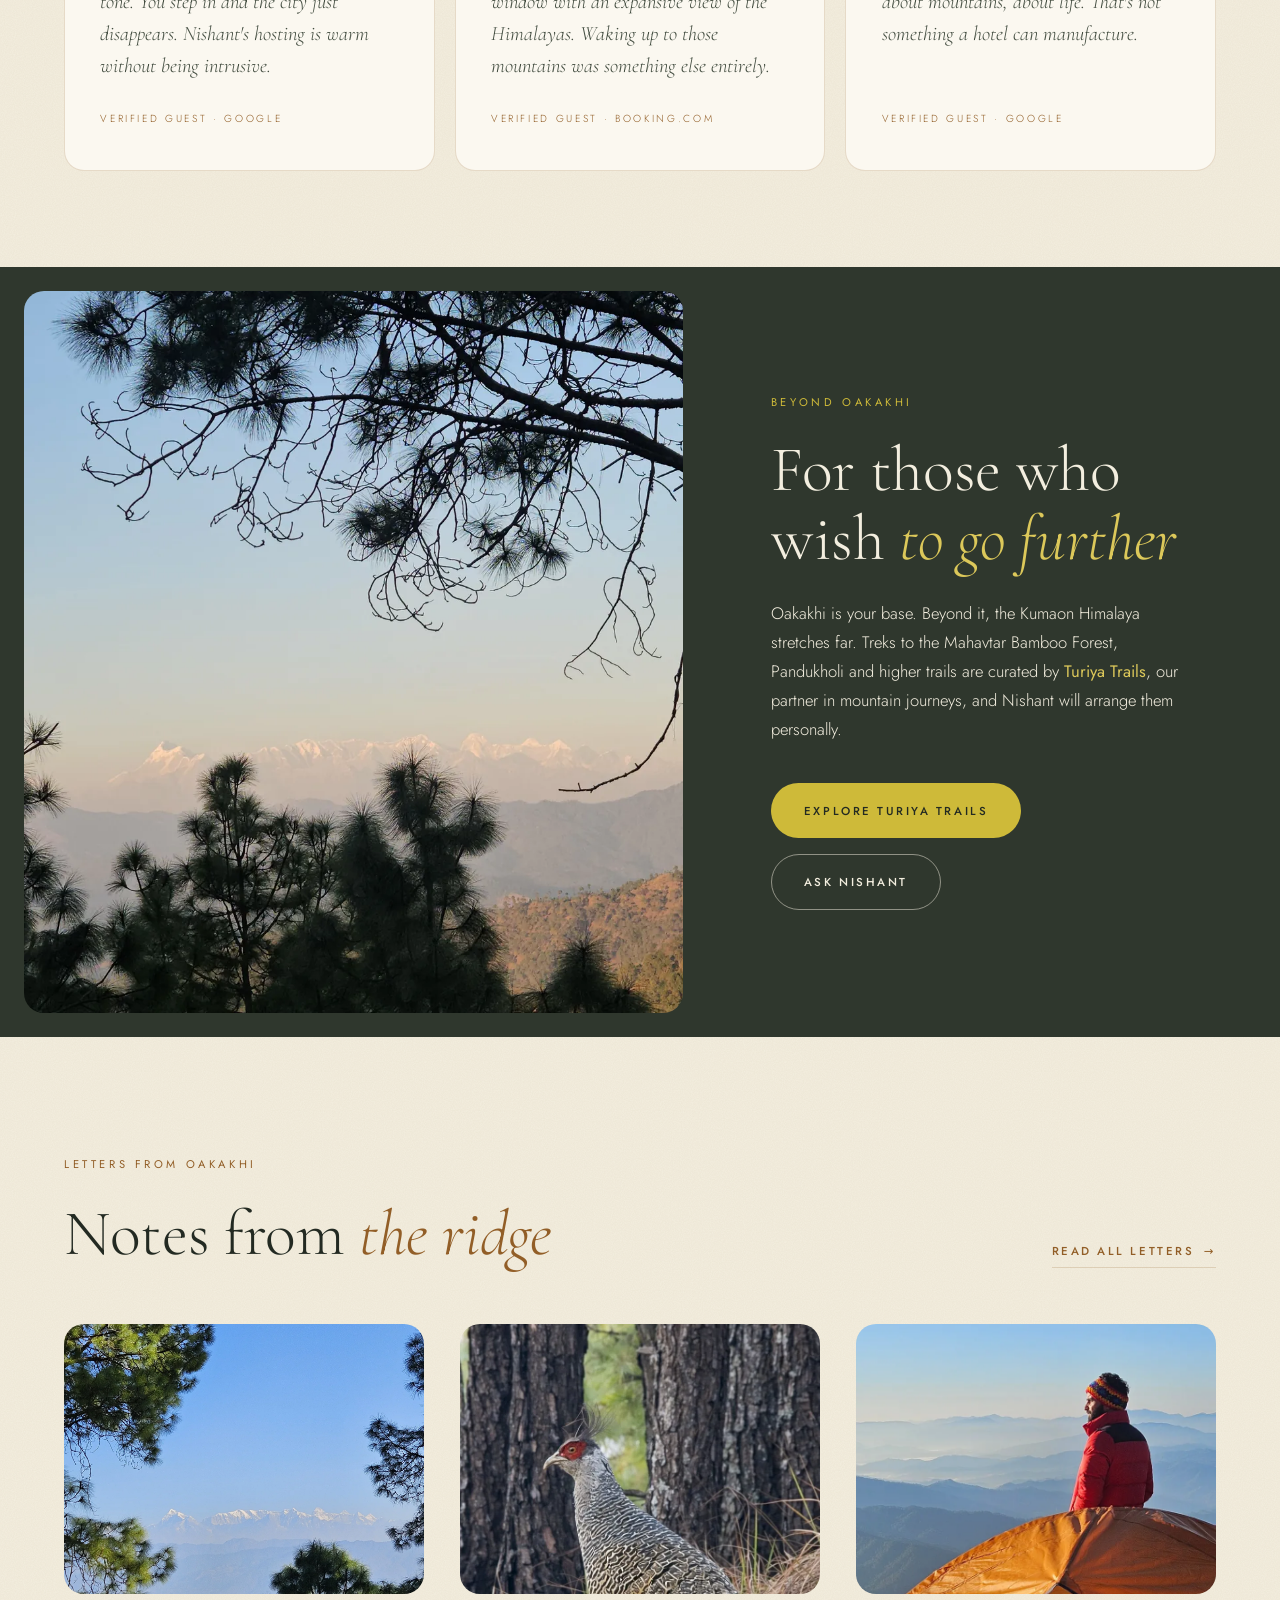
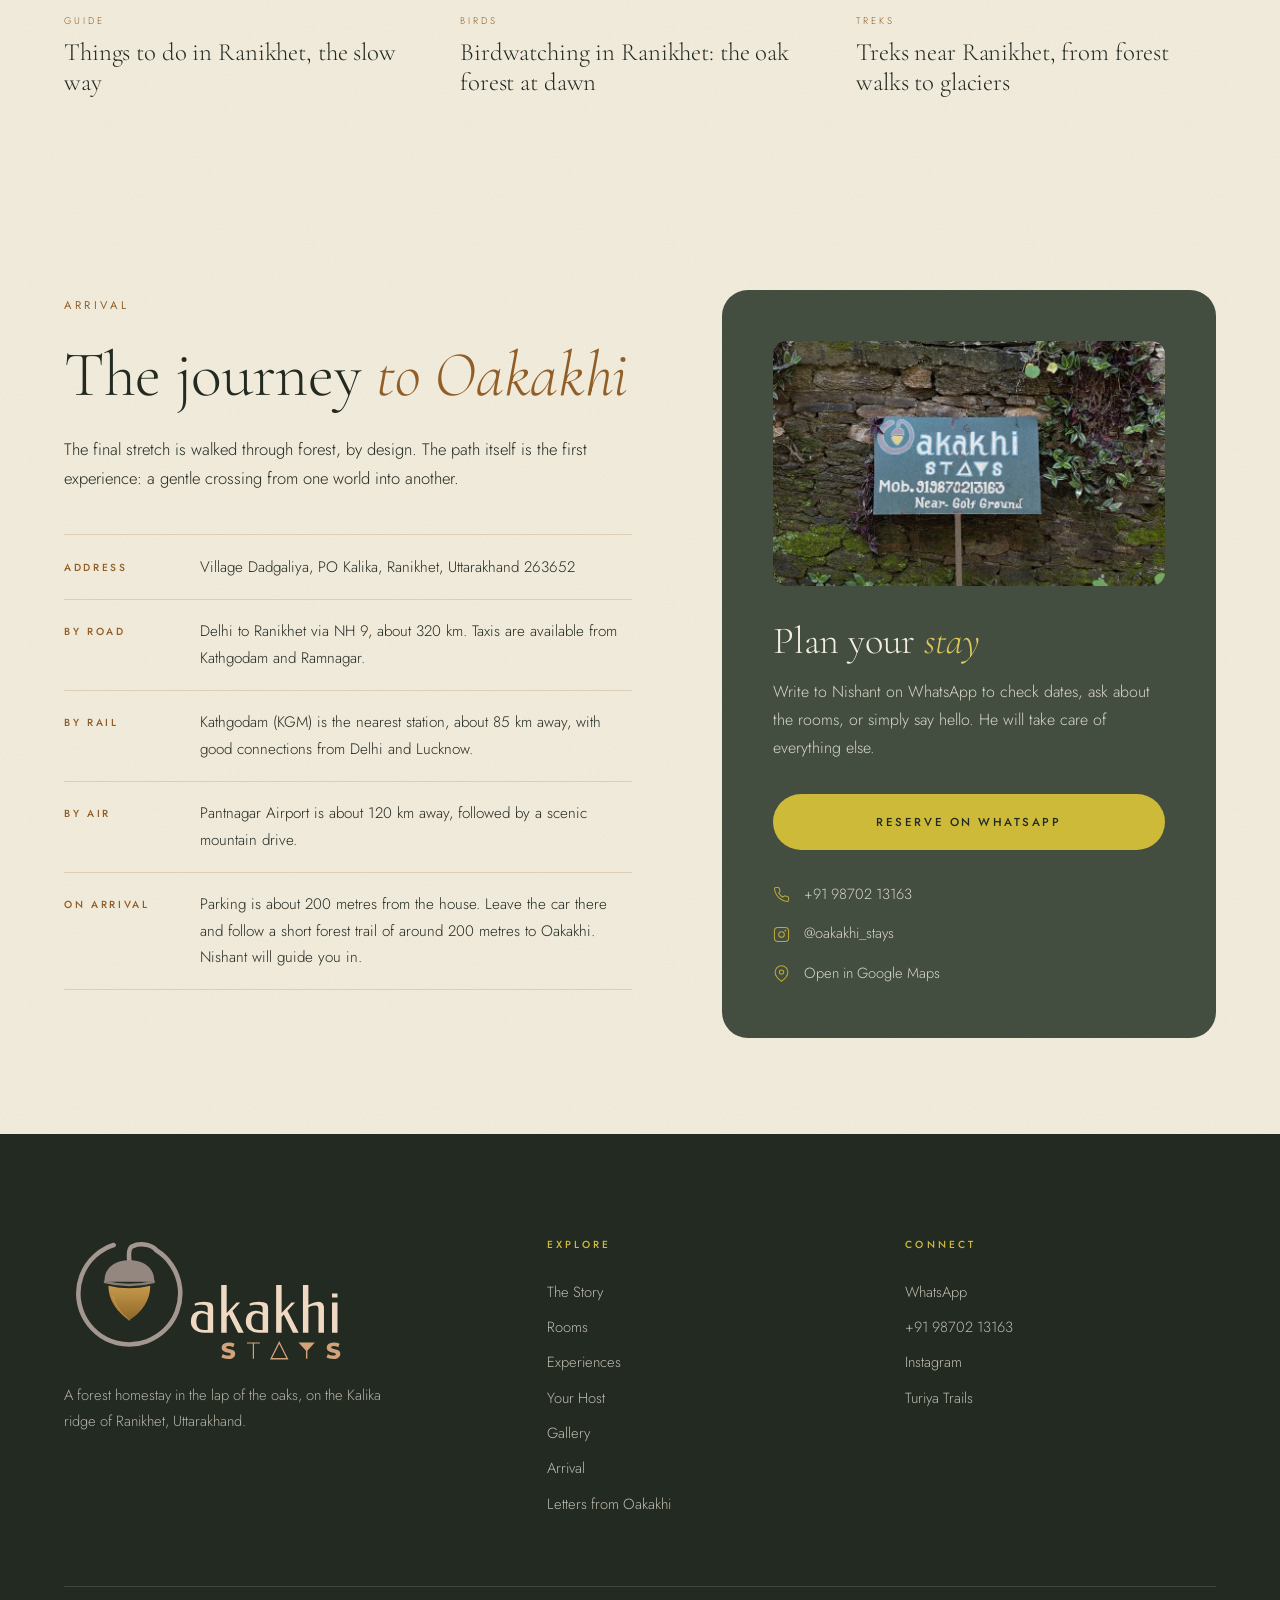
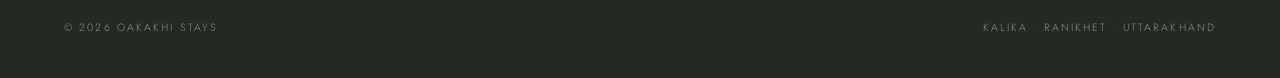
==== commit 6d82d165: "Fill scroll gaps and restore a gentle hero grade Reveal content just before it enters the screen, ti" ====
--- a/index.html
+++ b/index.html
@@ -85,6 +85,12 @@
 .hero{position:relative;height:100vh;height:100svh;min-height:620px;display:flex;align-items:flex-end;color:var(--cream);overflow:hidden;background:var(--oak-deep)}
 .hero-media,.hero-media img,.hero-media video{position:absolute;inset:0;width:100%;height:100%;object-fit:cover}
 .hero-media video{opacity:0;transition:opacity 1.2s var(--ease)}
+/* gentle, static cinematic grade (no moving layers, no vignette) */
+.hero-media img,.hero-media video{filter:saturate(1.12) contrast(1.06)}
+.hero-fx,.hero-fx span{position:absolute;inset:0;pointer-events:none}
+.hero-fx{z-index:1;transform:translateZ(0)}
+.fx-tone{background:linear-gradient(180deg,rgba(255,196,120,.26) 0%,rgba(206,186,57,.08) 45%,rgba(20,70,60,.42) 100%);mix-blend-mode:soft-light}
+.fx-sun{background:radial-gradient(ellipse 60% 55% at 92% 0%,rgba(255,214,140,.32),rgba(232,180,90,.1) 45%,rgba(232,180,90,0) 75%);mix-blend-mode:screen}
 .hero-media video.ready{opacity:1}
 .hero::after{content:'';position:absolute;inset:0;pointer-events:none;background:radial-gradient(ellipse 55% 50% at 88% 0%,rgba(255,214,150,.16),rgba(255,214,150,0) 70%),linear-gradient(90deg,rgba(35,42,34,.58) 0%,rgba(35,42,34,.26) 38%,rgba(35,42,34,0) 62%),linear-gradient(180deg,rgba(35,42,34,.42) 0%,rgba(35,42,34,0) 24%,rgba(35,42,34,0) 55%,rgba(35,42,34,.72) 100%)}
 .hero-inner{position:relative;z-index:2;width:100%;padding:0 var(--gutter) clamp(3.5rem,9vh,6.5rem);display:grid;grid-template-columns:1fr auto;align-items:end;gap:2rem}
@@ -106,10 +112,14 @@
 .strip strong{display:block;font-family:var(--serif);font-size:1.9rem;font-weight:300;letter-spacing:0;text-transform:none;color:var(--leaf-soft);margin-bottom:.3rem;line-height:1.1}
 
 /* ---------- sections ---------- */
-section{padding:clamp(5.5rem,11vw,10rem) var(--gutter)}
+section{padding:clamp(4rem,7.5vw,7rem) var(--gutter)}
 .dark{background:var(--oak);color:var(--cream)}
 .deep{background:var(--oak-deep);color:var(--cream)}
-.light{background:var(--cream);color:var(--oak-ink)}
+.light{background:var(--cream) url("data:image/svg+xml,%3Csvg xmlns='http://www.w3.org/2000/svg' width='180' height='180'%3E%3Cfilter id='n'%3E%3CfeTurbulence type='fractalNoise' baseFrequency='.9' numOctaves='2' stitchTiles='stitch'/%3E%3CfeColorMatrix values='0 0 0 0 .55 0 0 0 0 .45 0 0 0 0 .3 0 0 0 .14 0'/%3E%3C/filter%3E%3Crect width='100%25' height='100%25' filter='url(%23n)'/%3E%3C/svg%3E");background-size:180px;color:var(--oak-ink)}
+.ornament{display:flex;align-items:center;justify-content:center;gap:1.2rem;margin:0 auto clamp(3rem,6vw,4.5rem);color:var(--wood);opacity:.7}
+.ornament::before,.ornament::after{content:'';width:clamp(3rem,10vw,7rem);height:1px;background:linear-gradient(90deg,transparent,currentColor)}
+.ornament::after{transform:scaleX(-1)}
+.ornament img{width:26px;height:26px;opacity:.9}
 .light .eyebrow{color:var(--wood)}
 .dark .eyebrow,.deep .eyebrow{color:var(--leaf)}
 .light h2 em{color:var(--wood)}
@@ -123,7 +133,7 @@
 .intro{display:grid;grid-template-columns:1.05fr 1fr;gap:clamp(3rem,7vw,7rem);align-items:center}
 .intro h2{margin:1.4rem 0 2rem}
 .intro .lead{max-width:27rem;font-size:1.05rem;line-height:1.9}
-#story{padding-top:clamp(7rem,13vw,12rem);padding-bottom:clamp(7rem,13vw,12rem)}
+#story{padding-top:clamp(4.5rem,8vw,7.5rem);padding-bottom:clamp(4.5rem,8vw,7.5rem)}
 .name-eq{display:flex;align-items:flex-start;gap:clamp(1rem,2.5vw,2rem);margin:2.2rem 0 0}
 .ne-together{font-family:var(--serif);font-size:clamp(1.4rem,2vw,1.7rem);color:var(--oak);margin:2.6rem 0 2.2rem}
 .ne-together em{color:var(--wood)}
@@ -365,9 +375,9 @@
 .reserve-bar{display:none}
 
 /* ---------- reveal ---------- */
-.reveal{opacity:0;transform:translateY(36px);transition:opacity 1.2s var(--ease),transform 1.2s var(--ease)}
+.reveal{opacity:0;transform:translateY(22px);transition:opacity .9s var(--ease),transform .9s var(--ease)}
 .reveal.visible{opacity:1;transform:none}
-.reveal.r2{transition-delay:.15s}.reveal.r3{transition-delay:.3s}
+.reveal.r2{transition-delay:.1s}.reveal.r3{transition-delay:.2s}
 @media (prefers-reduced-motion:reduce){*{animation:none!important;transition:none!important}.reveal{opacity:1;transform:none}html{scroll-behavior:auto}}
 
 /* ---------- responsive ---------- */
@@ -456,6 +466,7 @@
     </picture>
     <video id="hero-video" muted loop playsinline preload="auto" aria-hidden="true"></video>
   </div>
+  <div class="hero-fx" aria-hidden="true"><span class="fx-tone"></span><span class="fx-sun"></span></div>
   <div class="hero-inner">
     <div>
       <span class="eyebrow fade-up">Kalika&nbsp;&nbsp;·&nbsp;&nbsp;Ranikhet<span class="hide-sm">&nbsp;&nbsp;·&nbsp;&nbsp;Kumaon Himalaya</span></span>
@@ -483,6 +494,7 @@
 
 <!-- STORY -->
 <section class="light" id="story">
+  <div class="ornament" aria-hidden="true"><img src="assets/brand/oakakhi-mark.svg" alt=""></div>
   <div class="intro">
     <div class="reveal">
       <span class="eyebrow">The Meaning of the Name</span>
@@ -515,6 +527,7 @@
 
 <!-- ROOMS -->
 <section class="light rooms" id="rooms">
+  <div class="ornament" aria-hidden="true"><img src="assets/brand/oakakhi-mark.svg" alt=""></div>
   <div class="rooms-head reveal">
     <div>
       <span class="eyebrow">The Rooms</span>
@@ -610,6 +623,7 @@
 
 <!-- HOST -->
 <section class="light" id="host">
+  <div class="ornament" aria-hidden="true"><img src="assets/brand/oakakhi-mark.svg" alt=""></div>
   <div class="host">
     <div class="host-media reveal">
       <img class="hm-main" src="assets/img/nishant-main.webp" alt="Nishant beneath prayer flags, the snow peaks of the Himalaya behind him" loading="lazy">
@@ -658,6 +672,7 @@
 
 <!-- REVIEWS -->
 <section class="light" id="reviews">
+  <div class="ornament" aria-hidden="true"><img src="assets/brand/oakakhi-mark.svg" alt=""></div>
   <div class="section-head center reveal">
     <span class="eyebrow">Guest Words</span>
     <h2>What our guests <em>remember</em></h2>
@@ -877,7 +892,7 @@
   burger.addEventListener('click',function(){var o=nav.classList.toggle('open');burger.setAttribute('aria-expanded',o);document.body.style.overflow=o?'hidden':''});
   document.querySelectorAll('.nav-links a').forEach(function(a){a.addEventListener('click',function(){nav.classList.remove('open');burger.setAttribute('aria-expanded',false);document.body.style.overflow=''})});
 
-  var io=new IntersectionObserver(function(es){es.forEach(function(e){if(e.isIntersecting){e.target.classList.add('visible');io.unobserve(e.target)}})},{threshold:.12,rootMargin:'0px 0px -40px 0px'});
+  var io=new IntersectionObserver(function(es){es.forEach(function(e){if(e.isIntersecting){e.target.classList.add('visible');io.unobserve(e.target)}})},{threshold:0,rootMargin:'0px 0px 18% 0px'});
   document.querySelectorAll('.reveal').forEach(function(el){io.observe(el)});
 
 
